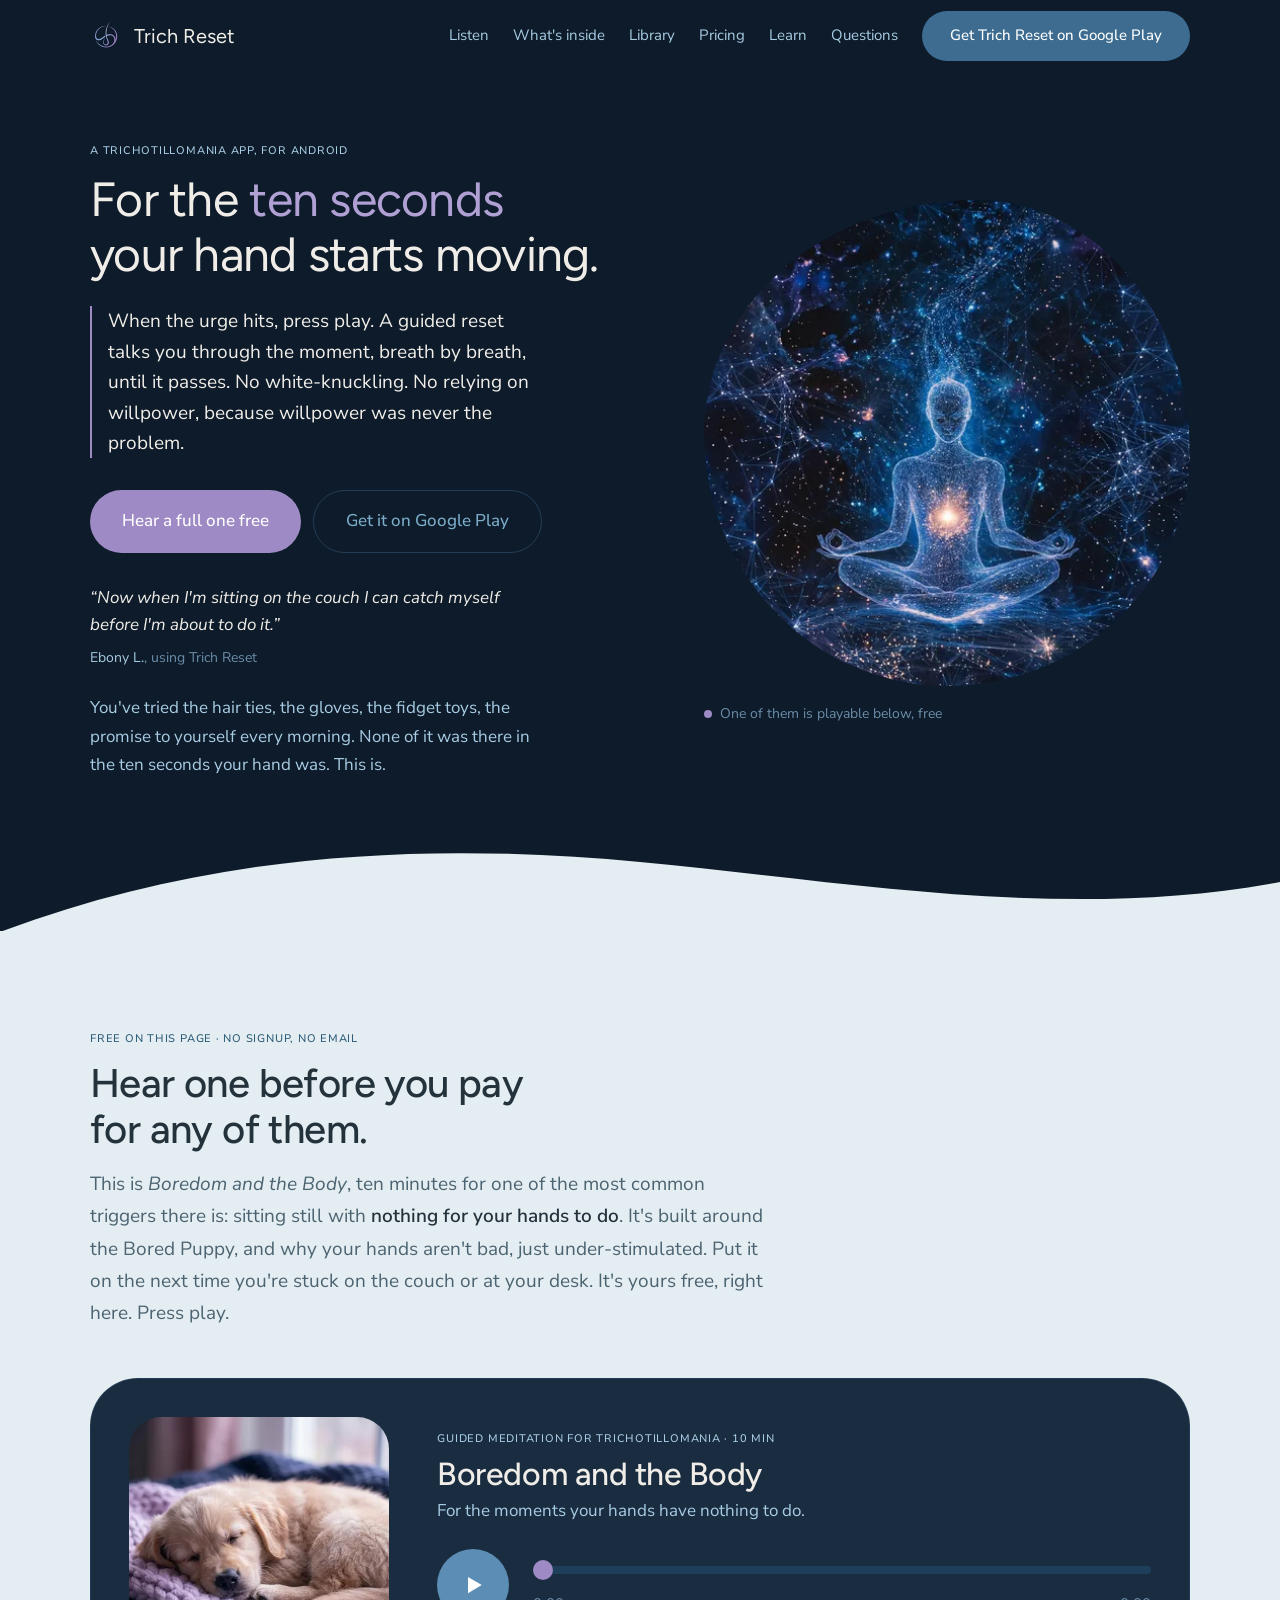
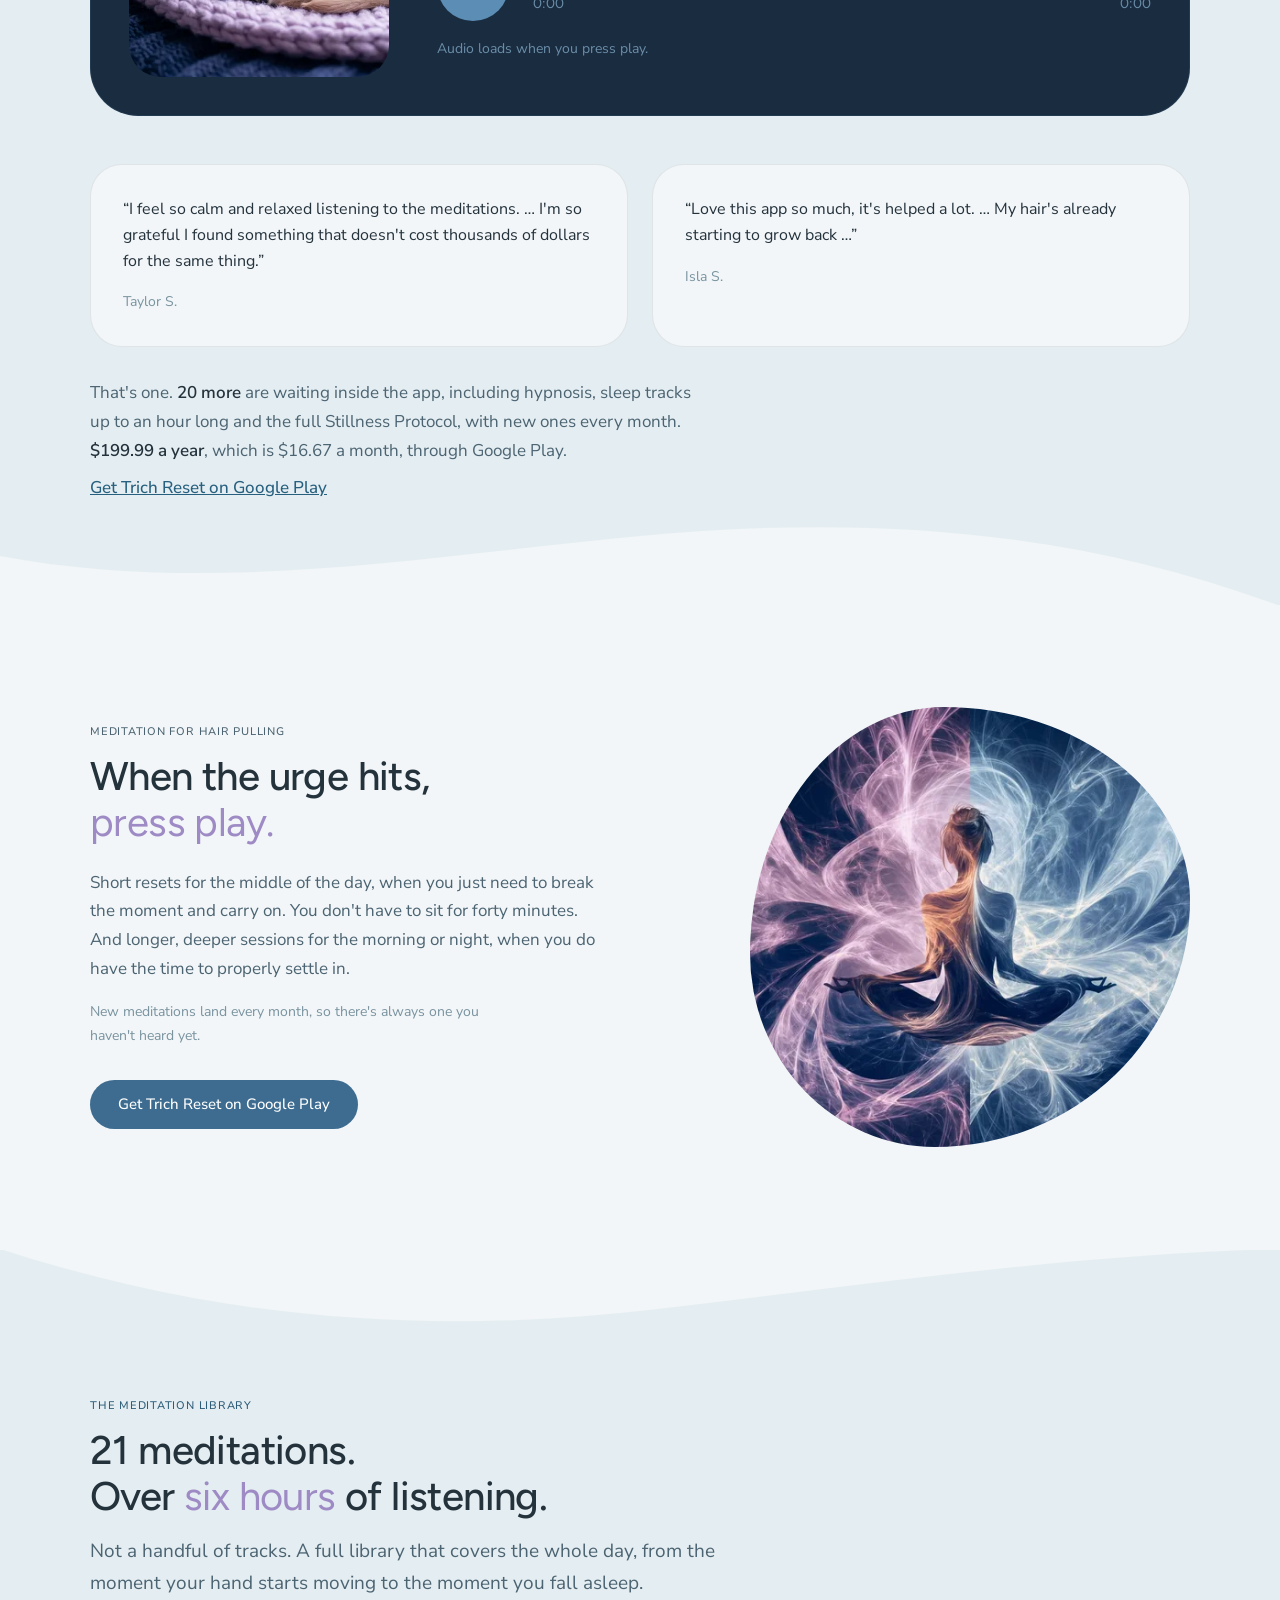
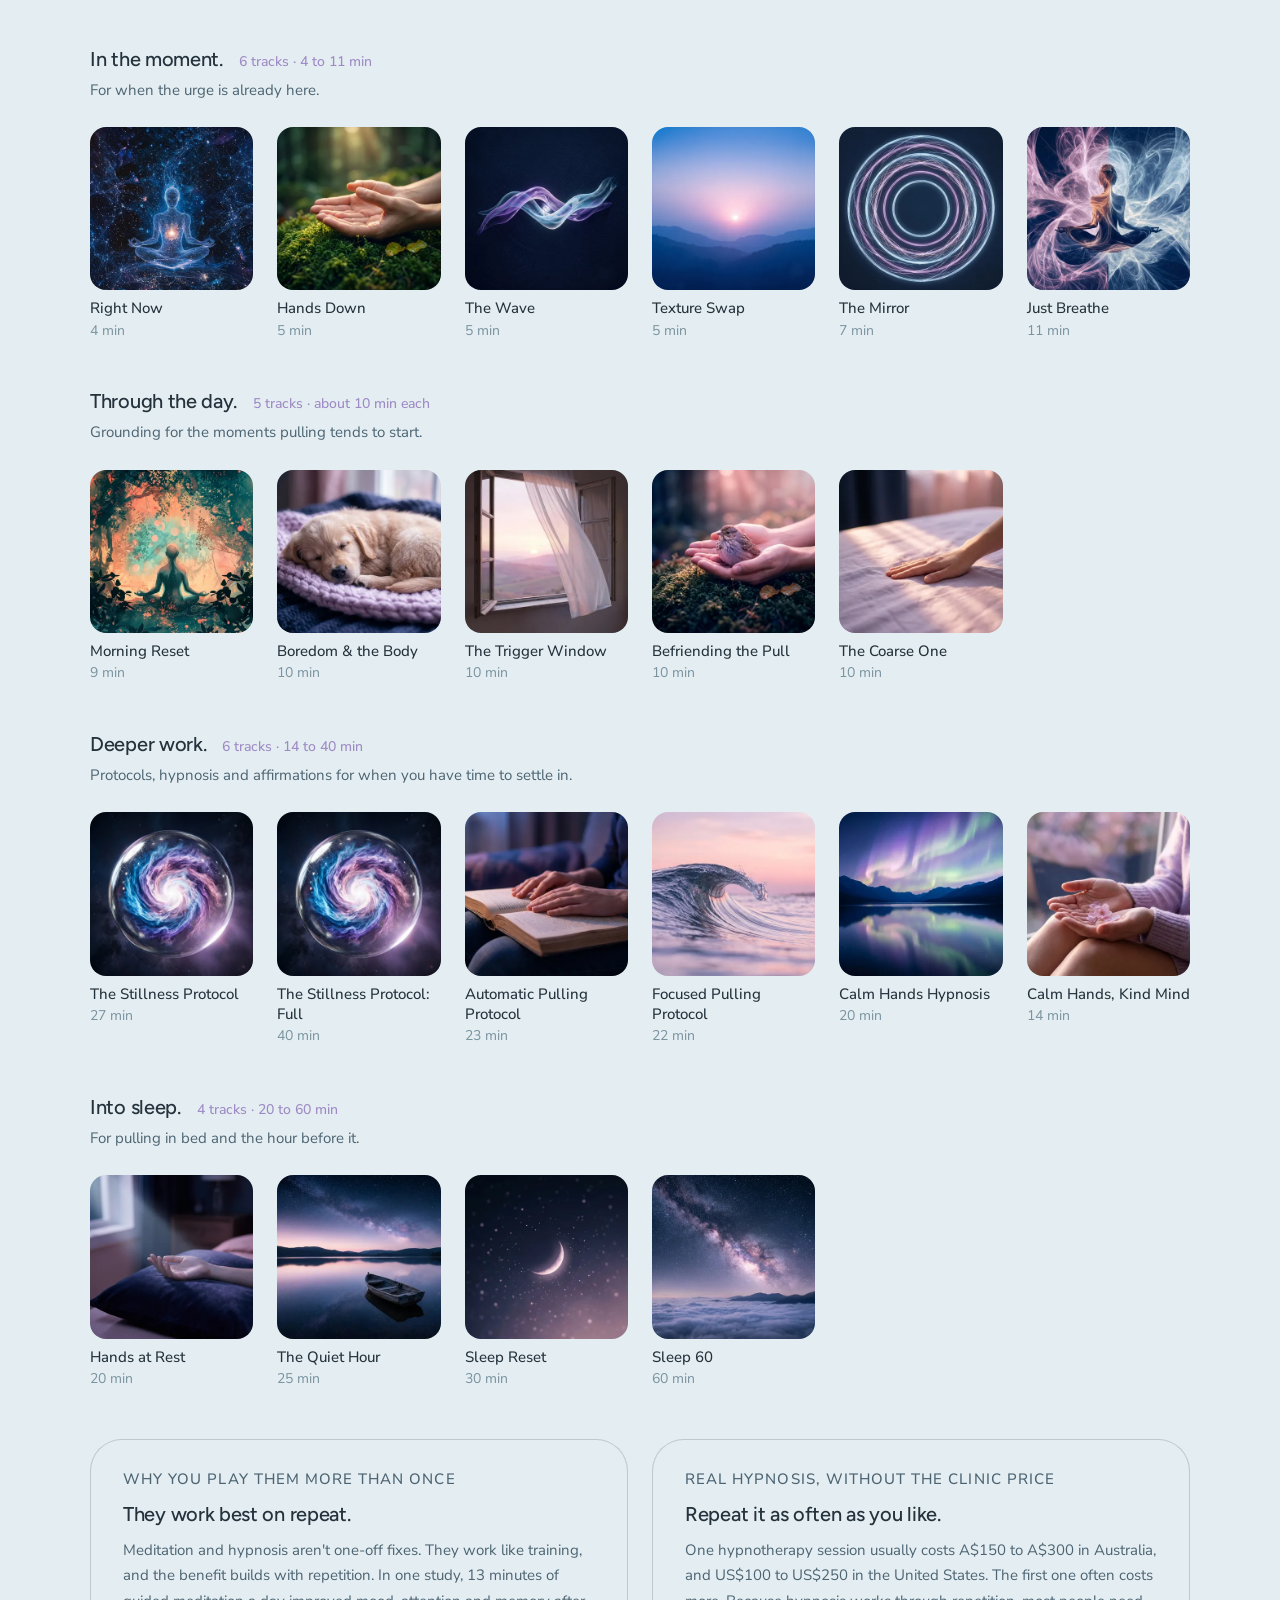
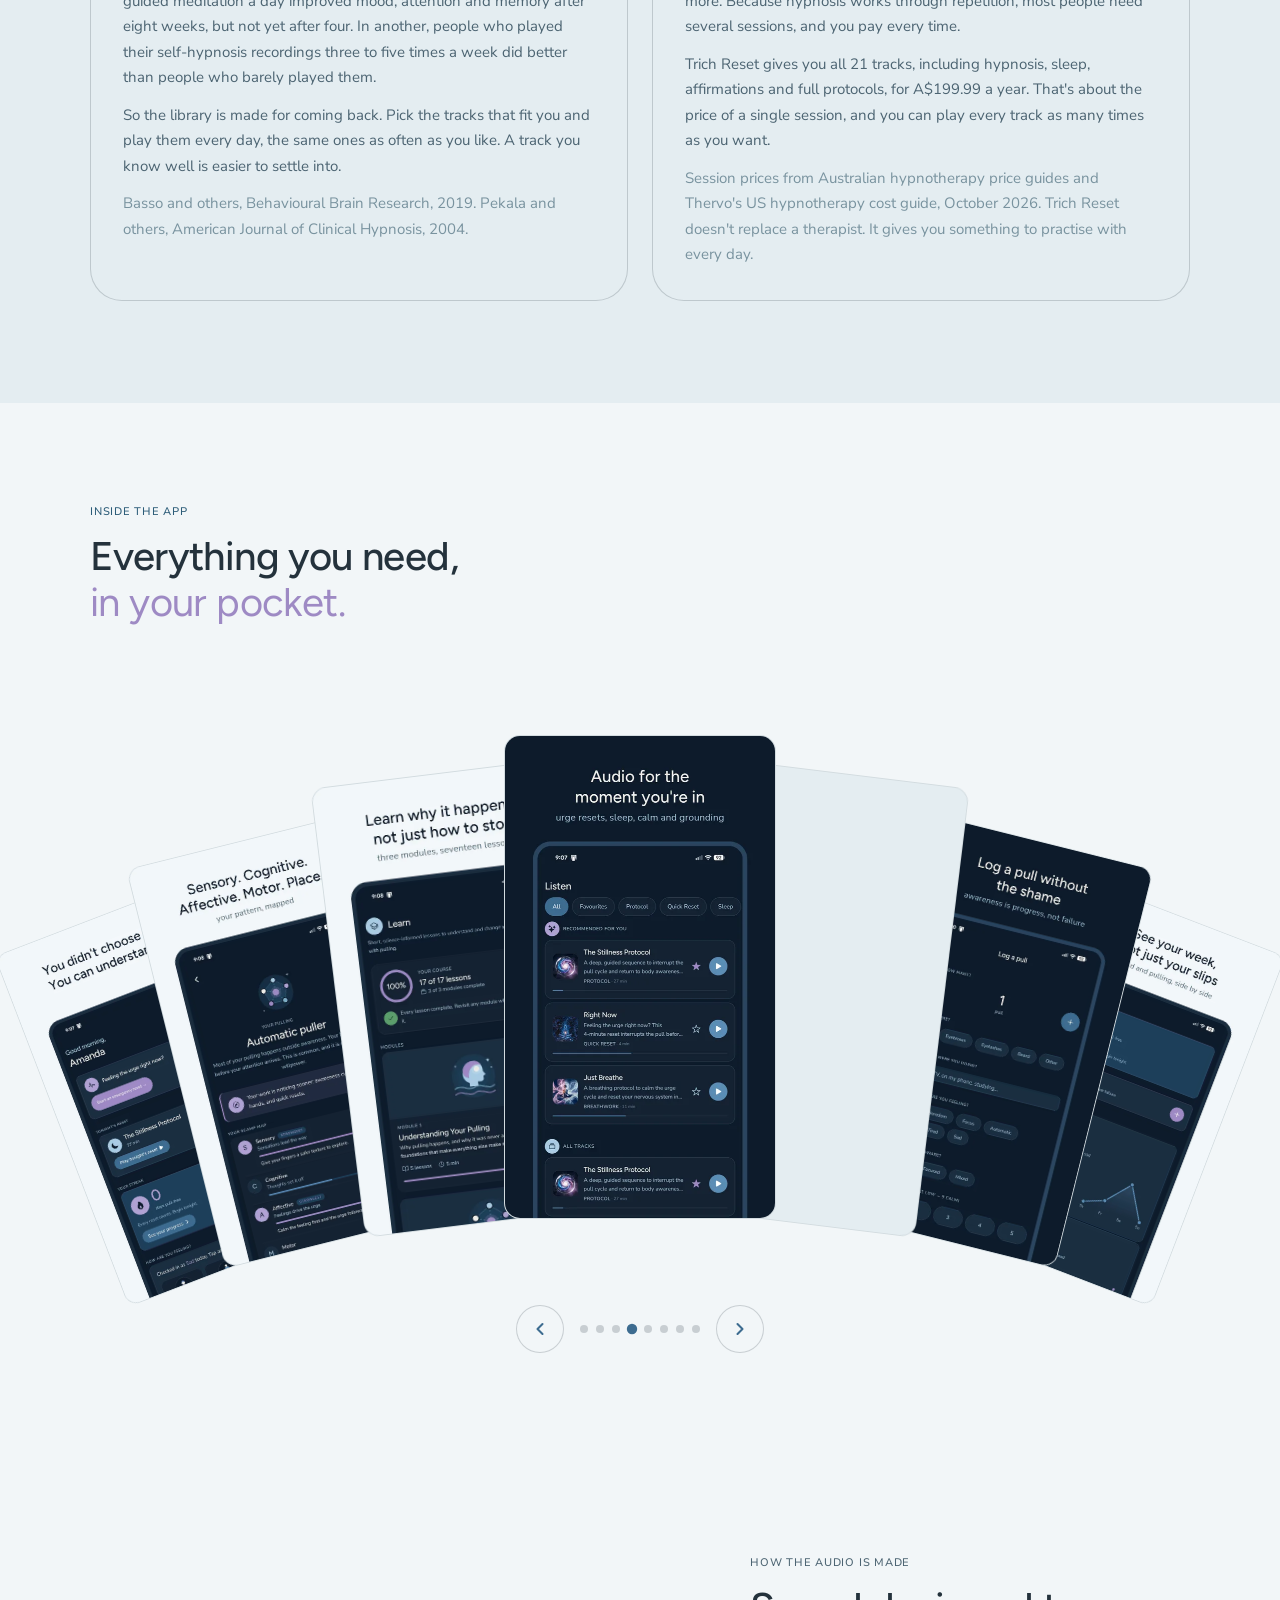
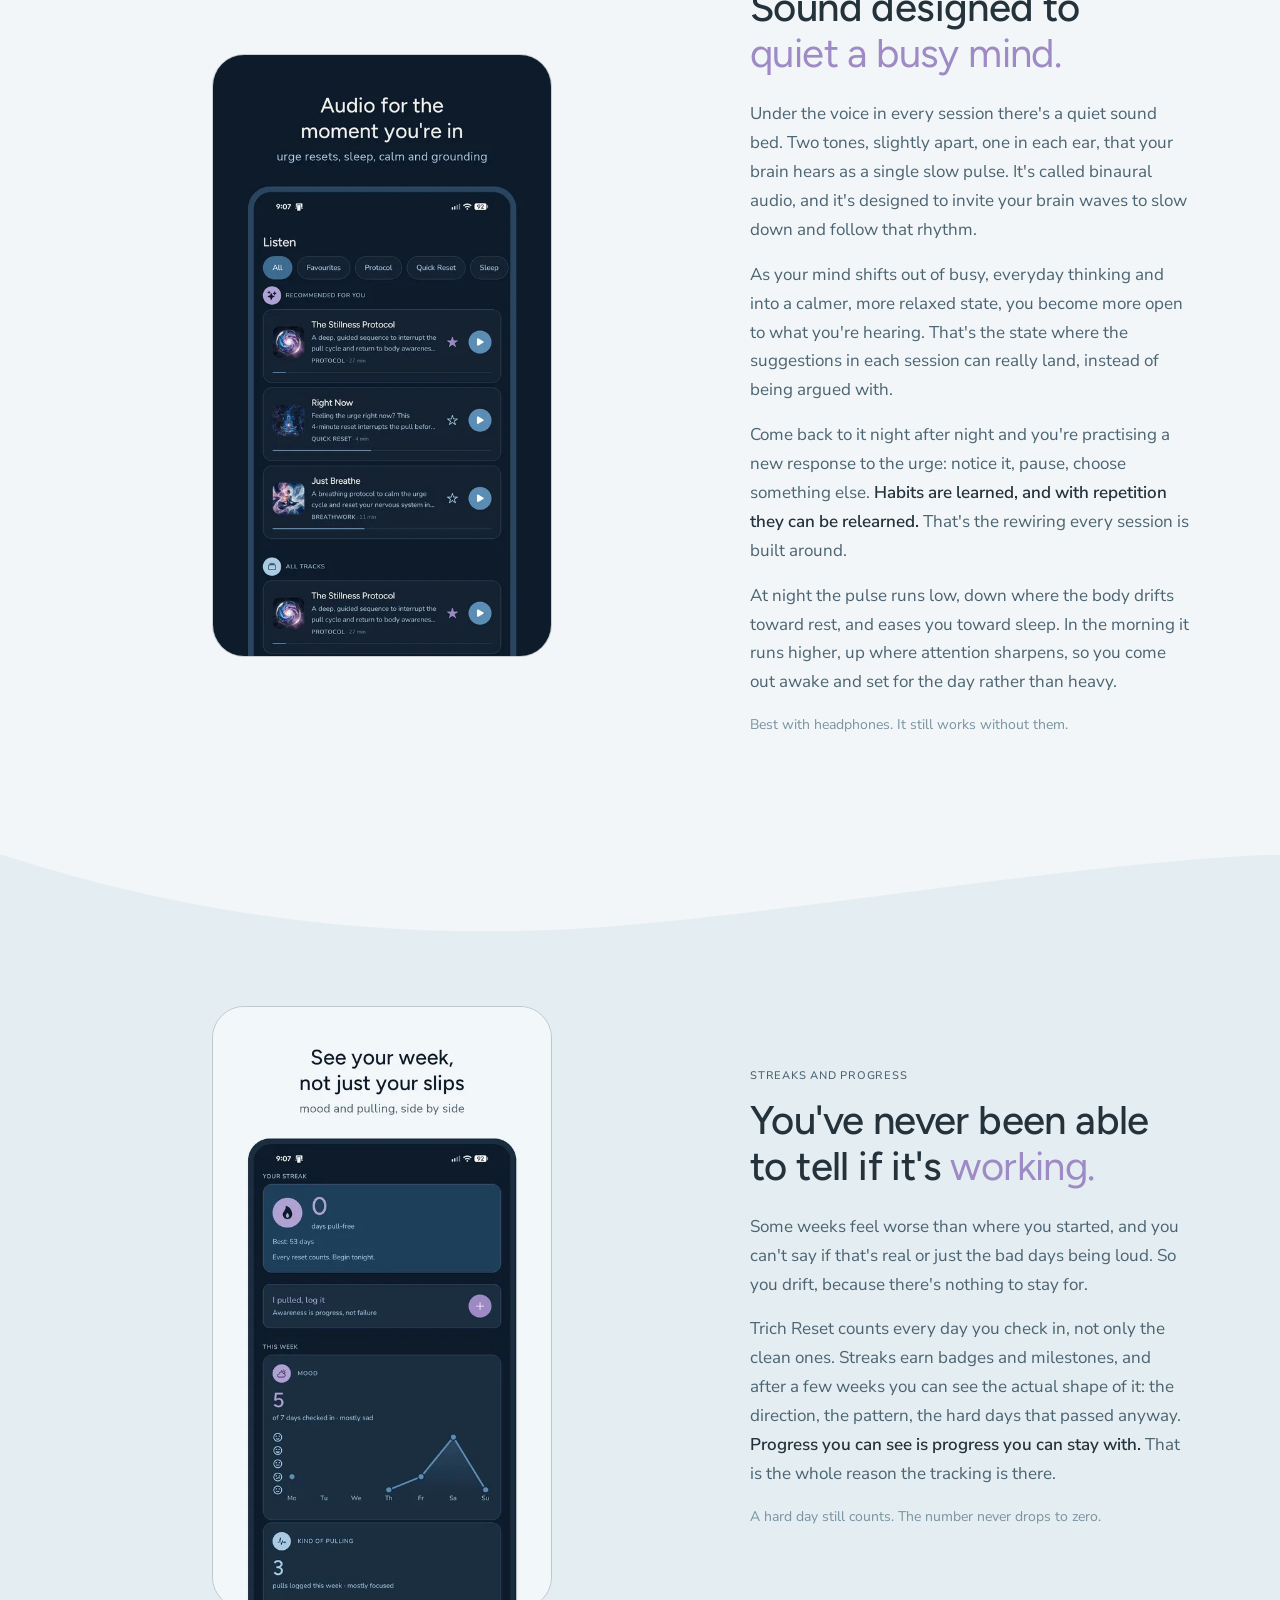
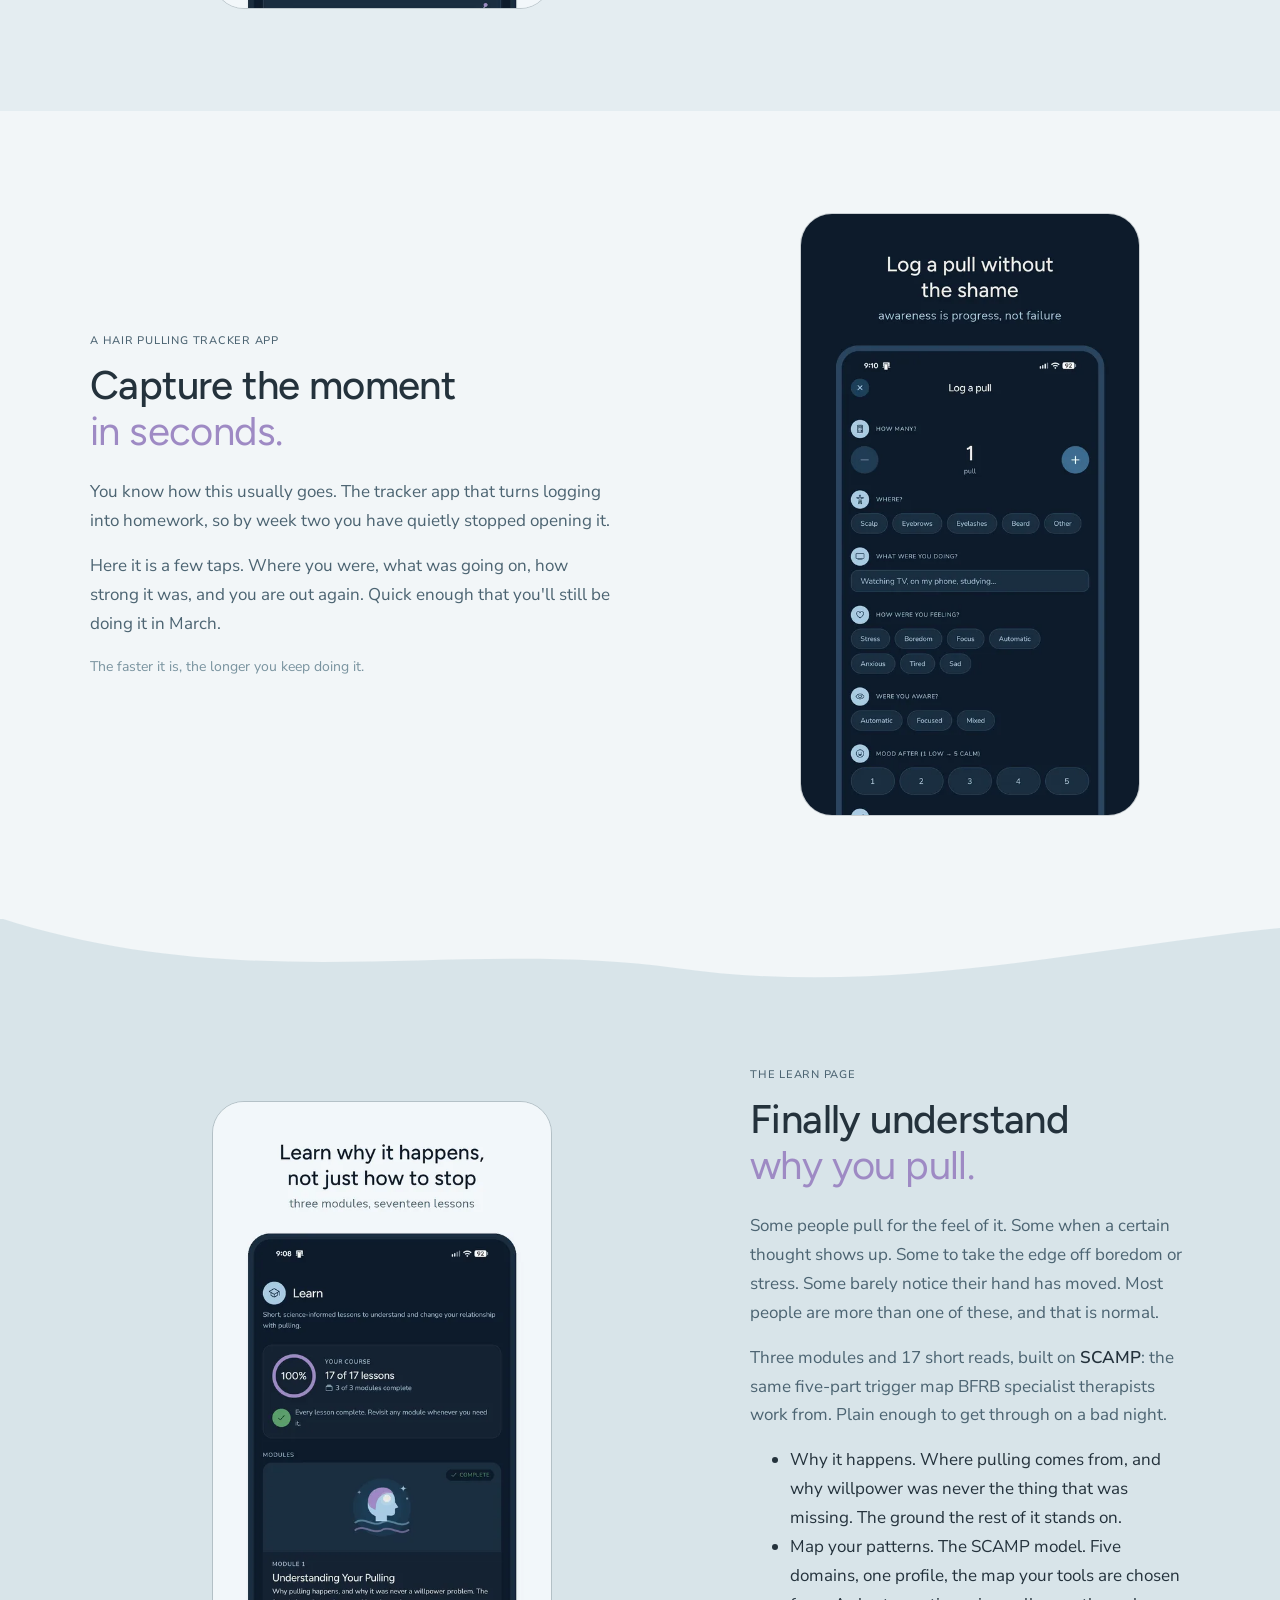
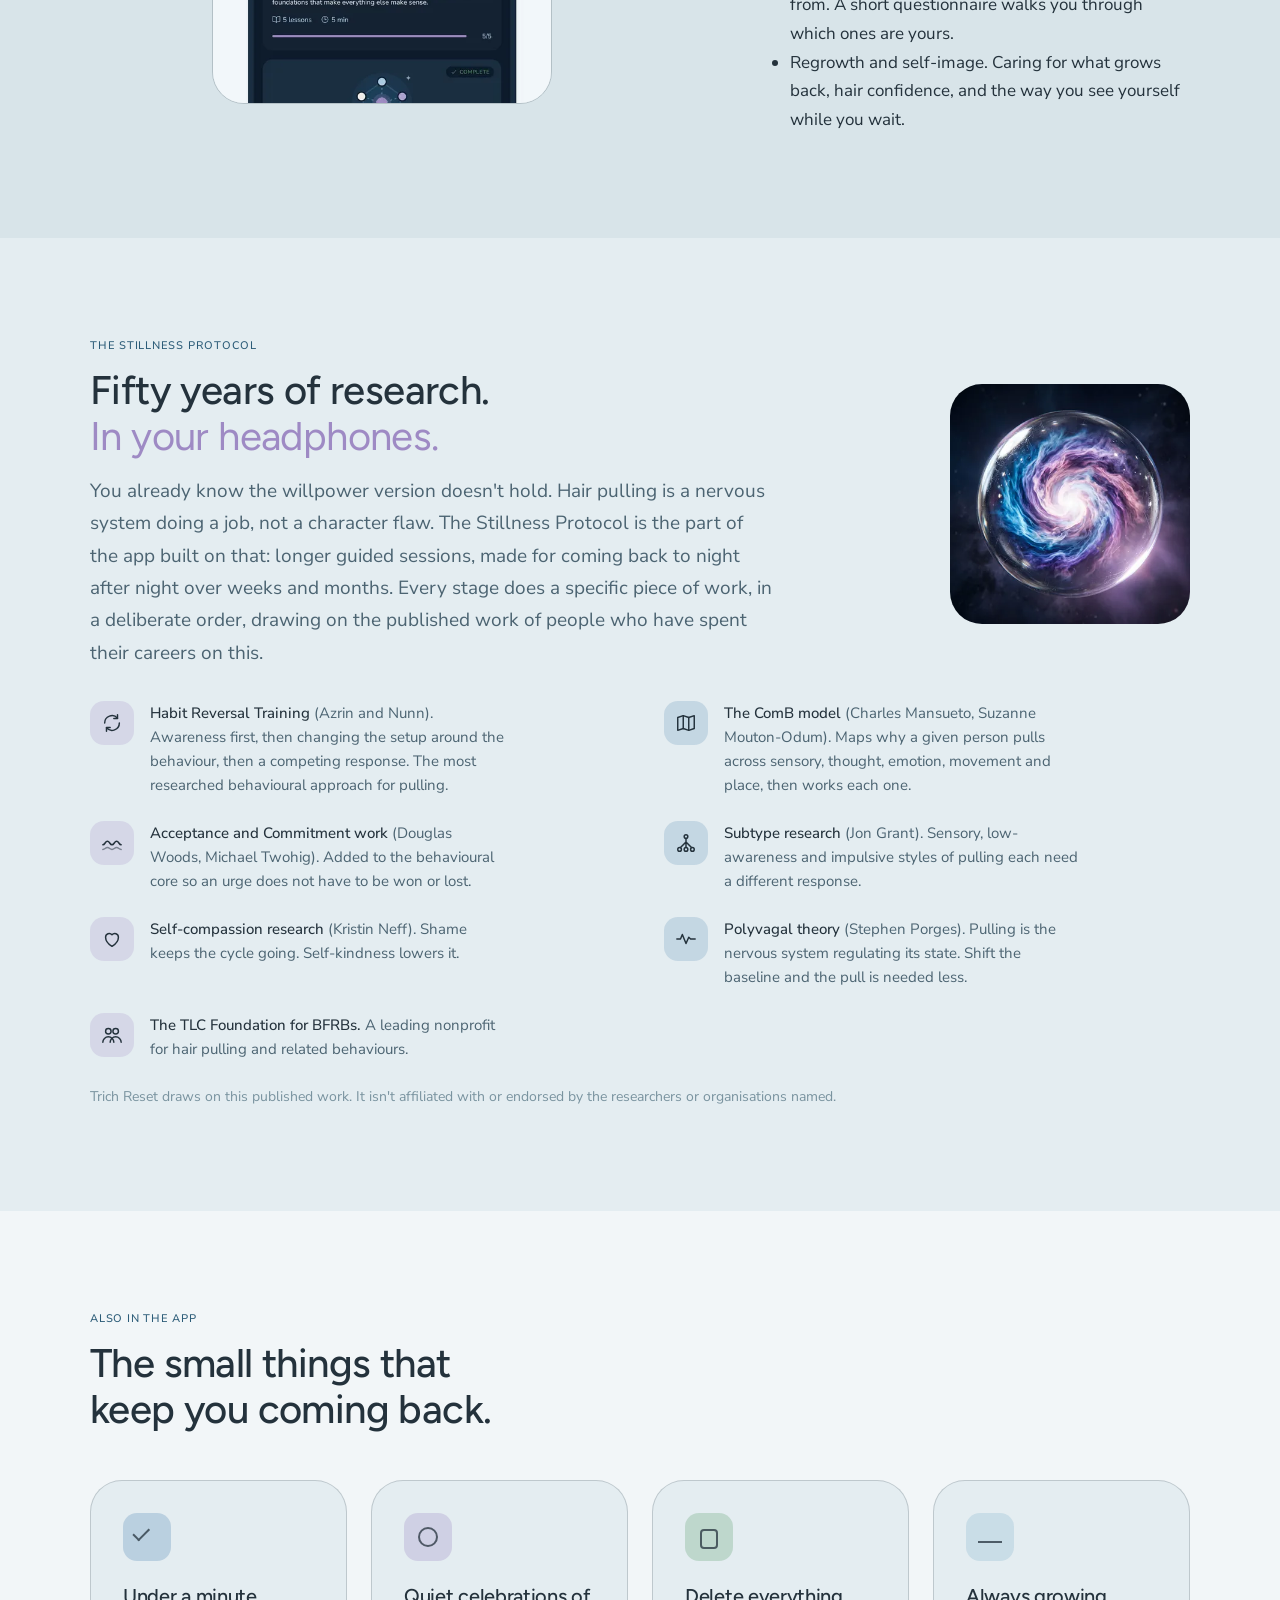
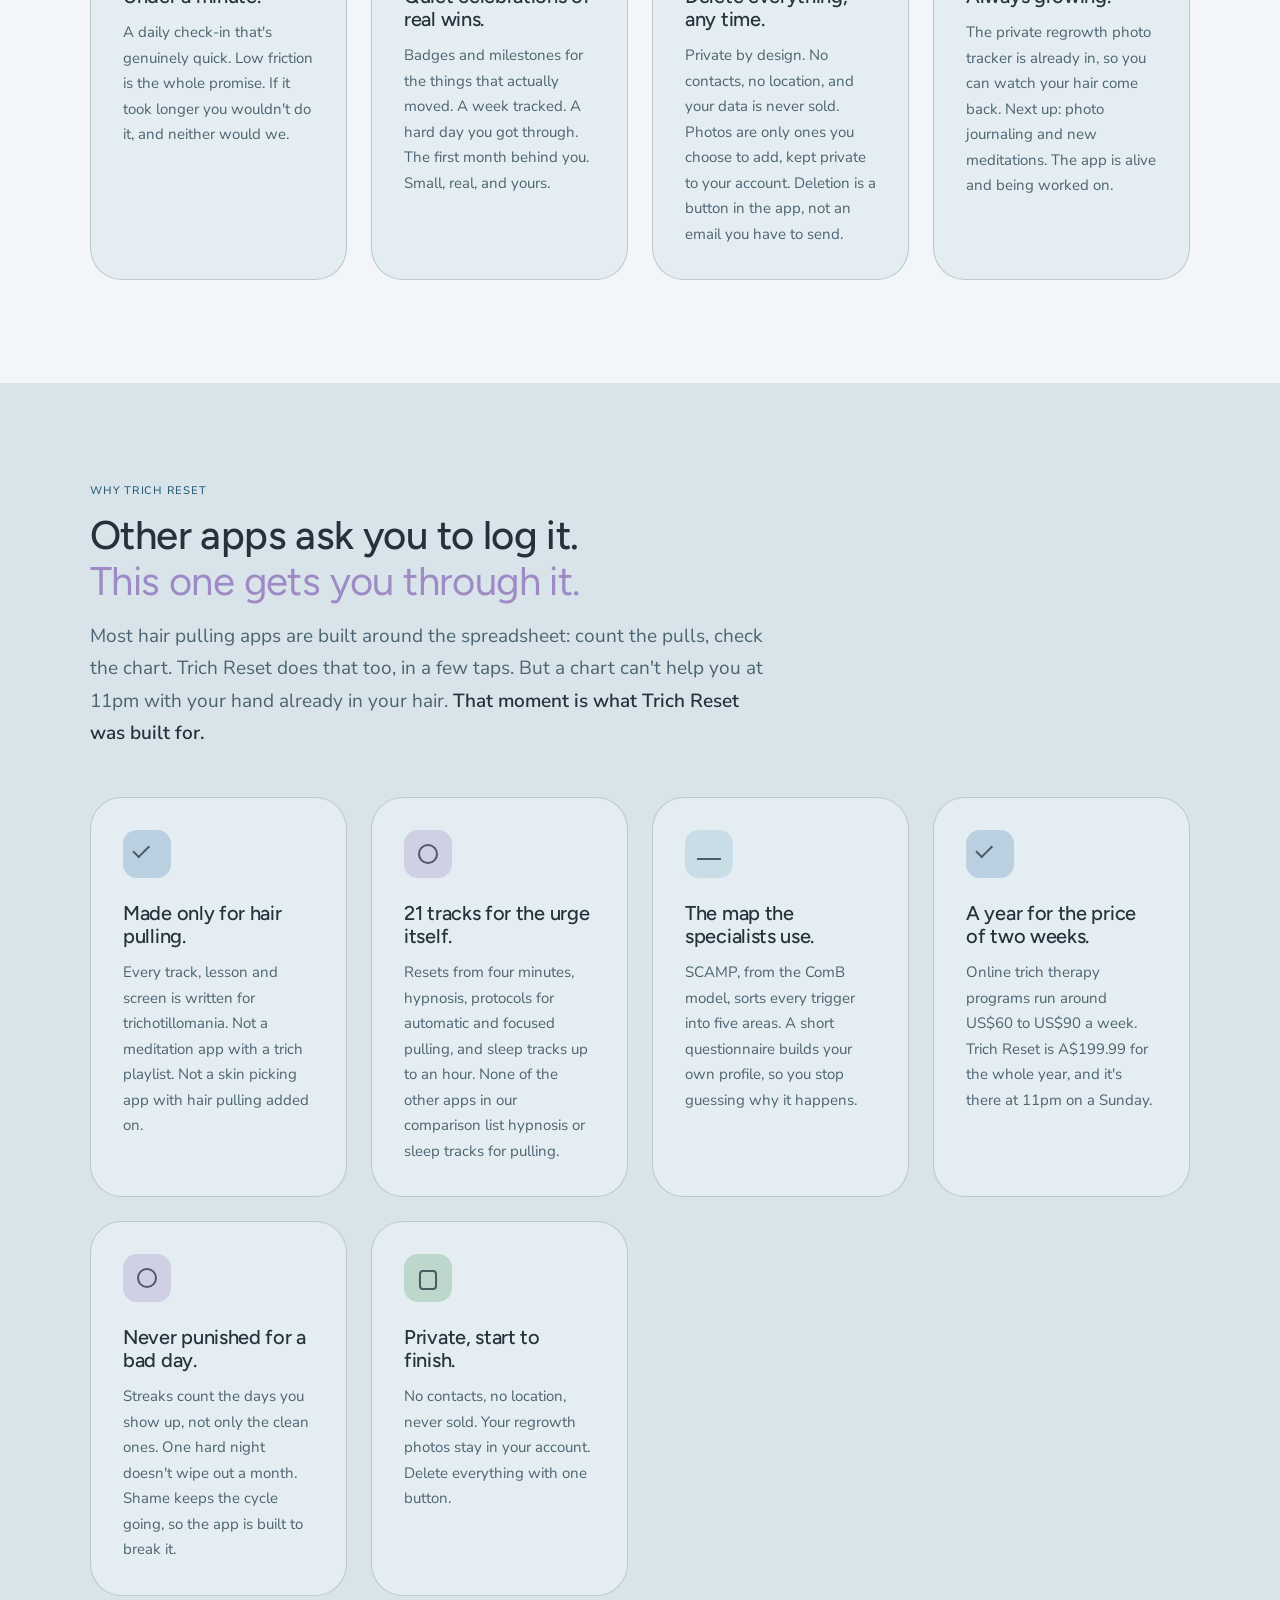
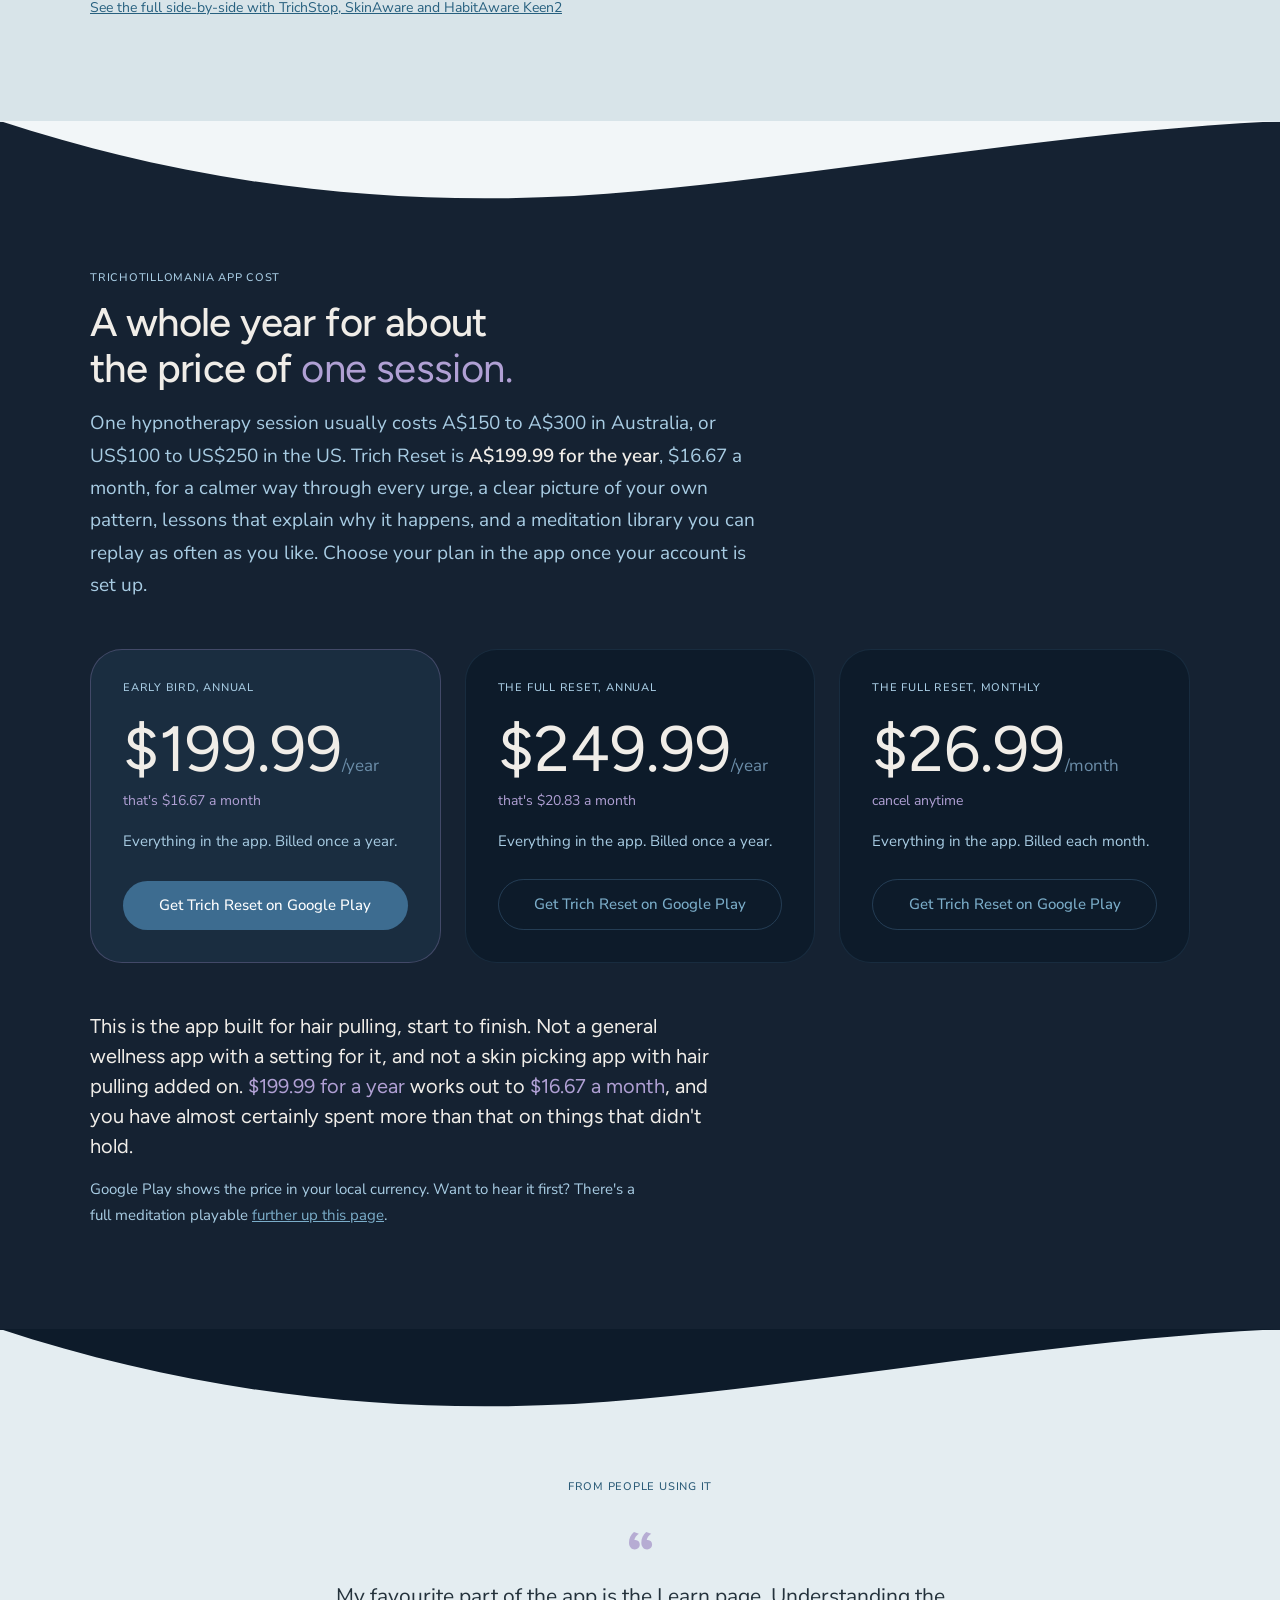
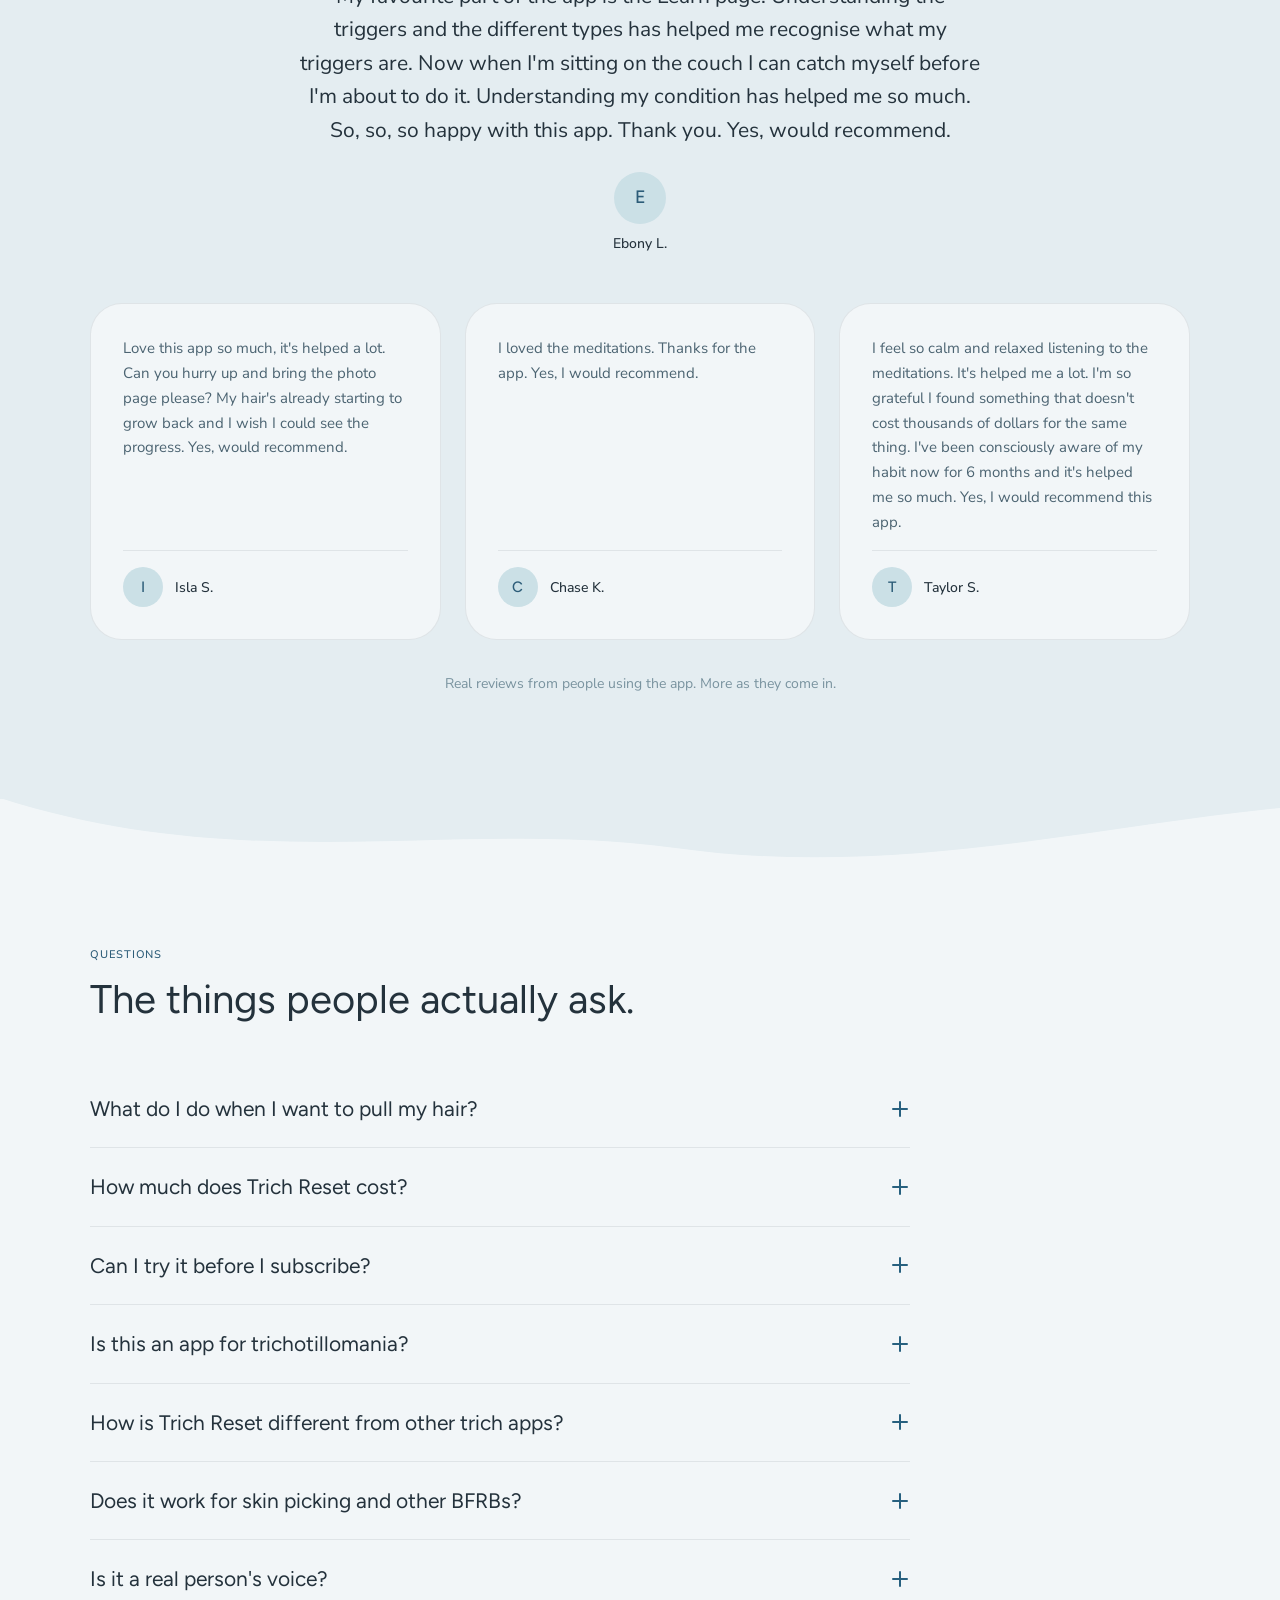
==== index.html @ 1685fc6f "FAQ: mention 7-day free trial (live in app v13) Co-Authored-By: Claude Opus 5.5 <noreply@anthropic.c" ====
<!DOCTYPE html>
<html lang="en">
<head>
<meta charset="utf-8">
<meta name="viewport" content="width=device-width, initial-scale=1">

<title>Trich Reset: Trichotillomania App for Hair Pulling Urges</title>
<meta name="description" content="The urge hits. You press play. 21 guided meditations, hypnosis and sleep tracks made only for trichotillomania, plus the SCAMP trigger map specialists use. Hear a full one free.">
<link rel="canonical" href="https://trichreset.com/">
<meta name="theme-color" content="#0D1B2A">

<meta property="og:type" content="website">
<meta property="og:site_name" content="Trich Reset">
<meta property="og:title" content="Trich Reset: Trichotillomania App for Hair Pulling Urges">
<meta property="og:description" content="The urge hits. You press play. 21 guided meditations, hypnosis and sleep tracks made only for trichotillomania. Hear a full one free.">
<meta property="og:url" content="https://trichreset.com/">
<meta property="og:image" content="https://trichreset.com/assets/img/og-image.jpg">
<meta property="og:image:alt" content="Trich Reset, an app for trichotillomania and hair pulling urges">

<meta name="twitter:card" content="summary_large_image">
<meta name="twitter:title" content="Trich Reset: Trichotillomania App for Hair Pulling Urges">
<meta name="twitter:description" content="The urge hits. You press play. 21 guided meditations, hypnosis and sleep tracks made only for trichotillomania. Hear a full one free.">
<meta name="twitter:image" content="https://trichreset.com/assets/img/og-image.jpg">

<link rel="icon" href="assets/img/app-icon-64.png" sizes="64x64">
<link rel="apple-touch-icon" href="assets/img/app-icon-180.png">

<link rel="preconnect" href="https://fonts.googleapis.com">
<link rel="preconnect" href="https://fonts.gstatic.com" crossorigin>
<link rel="stylesheet" href="https://fonts.googleapis.com/css2?family=Figtree:wght@400;500&family=Nunito+Sans:wght@400;500&display=swap">

<link rel="stylesheet" href="brand-tokens.css">
<link rel="stylesheet" href="styles.css">

<script type="application/ld+json">
{
  "@context": "https://schema.org",
  "@type": "SoftwareApplication",
  "name": "Trich Reset",
  "applicationCategory": "HealthApplication",
  "operatingSystem": "Android",
  "description": "Guided meditations, urge logging and recovery-aware streaks for trichotillomania and hair-pulling urges.",
  "offers": { "@type": "Offer", "price": "199.99", "priceCurrency": "AUD",
              "description": "Annual subscription. Monthly available at $26.99." },
  "publisher": { "@type": "Organization", "name": "Lux Innovations" },
  "url": "https://trichreset.com",
  "installUrl": "https://play.google.com/store/apps/details?id=trichreset.com"
}
</script>

<script type="application/ld+json">
{
 "@context": "https://schema.org",
 "@type": "FAQPage",
 "mainEntity": [
  {
   "@type": "Question",
   "name": "What do I do when I want to pull my hair?",
   "acceptedAnswer": {
    "@type": "Answer",
    "text": "Open the app and press play. Trich Reset has guided meditations and short audio resets designed for the moment an urge arrives, so there's something to do with the minute instead of only trying not to pull. You can log the urge afterwards in a few taps."
   }
  },
  {
   "@type": "Question",
   "name": "How much does Trich Reset cost?",
   "acceptedAnswer": {
    "@type": "Answer",
    "text": "$199.99 a year on the early-bird plan, $249.99 a year, or $26.99 a month, through Google Play. You can hear a full meditation on this page before you decide."
   }
  },
  {
   "@type": "Question",
   "name": "Can I try it before I subscribe?",
   "acceptedAnswer": {
    "@type": "Answer",
    "text": "Yes. A full meditation plays on this page, no signup needed, so you can hear the voice and the audio first. Every plan also starts with a 7-day free trial for new subscribers. Cancel in Google Play before the 7 days are up and you won't be charged."
   }
  },
  {
   "@type": "Question",
   "name": "Is this an app for trichotillomania?",
   "acceptedAnswer": {
    "@type": "Answer",
    "text": "Yes. Trich Reset is built for trichotillomania and hair pulling, not filed as one condition among many in a dropdown. The meditations, the logging, the Learn page and the streaks are all made for people who pull."
   }
  },
  {
   "@type": "Question",
   "name": "How is Trich Reset different from other trich apps?",
   "acceptedAnswer": {
    "@type": "Answer",
    "text": "Most hair pulling apps are trackers: they help you count pulling. Trich Reset gives you something to do in the moment itself, with 21 guided meditations, hypnosis and sleep tracks made only for hair pulling, plus the SCAMP trigger map, tracking and lessons. See the full comparison with TrichStop, SkinAware and HabitAware Keen2."
   }
  },
  {
   "@type": "Question",
   "name": "Does it work for skin picking and other BFRBs?",
   "acceptedAnswer": {
    "@type": "Answer",
    "text": "The app is designed for hair pulling, but the meditations, urge logging and check-ins are built around urges generally, so many people use them for skin picking and other body-focused repetitive behaviours too."
   }
  },
  {
   "@type": "Question",
   "name": "Is it a real person's voice?",
   "acceptedAnswer": {
    "@type": "Answer",
    "text": "The meditations use an AI voice. It's calm and even, not robotic, and it doesn't have the flat tell most people expect. The full meditation on this page is the same voice, so you can hear it before you decide anything."
   }
  },
  {
   "@type": "Question",
   "name": "What's on it?",
   "acceptedAnswer": {
    "@type": "Answer",
    "text": "21 guided meditations, over six hours in all: quick resets for the moment an urge hits, grounding tracks, hypnosis, affirmations, sleep tracks up to an hour long, and the longer Stillness Protocol sessions, with new ones added every month. Urge and pull logging. Daily check-ins. Streaks with badges and milestones. The Learn page: three modules and 17 short reads covering why pulling happens, mapping your patterns with the SCAMP model, and regrowth and self-image. A private journal, a private regrowth photo tracker."
   }
  },
  {
   "@type": "Question",
   "name": "Will it judge me on a bad day?",
   "acceptedAnswer": {
    "@type": "Answer",
    "text": "No. A hard day still counts. Streaks are recovery-aware, so one bad night never drops your number to zero."
   }
  },
  {
   "@type": "Question",
   "name": "Can I delete my data?",
   "acceptedAnswer": {
    "@type": "Answer",
    "text": "Yes, everything, any time. Deletion is built into the app, and there's an account deletion page on this site."
   }
  },
  {
   "@type": "Question",
   "name": "Is it on iPhone?",
   "acceptedAnswer": {
    "@type": "Answer",
    "text": "Android only for now. iOS is coming soon."
   }
  },
  {
   "@type": "Question",
   "name": "Is it available in Australia?",
   "acceptedAnswer": {
    "@type": "Answer",
    "text": "Yes. Trich Reset is on Google Play in Australia and worldwide, with the price shown in your local currency."
   }
  }
 ]
}
</script>
</head>
<body>

<a class="skip" href="#main">Skip to content</a>

<!-- ============================ NAV ============================ -->
<header class="nav dark-zone" id="nav">
  <div class="container nav-inner">
    <a class="wordmark" href="#top">
      <img src="assets/img/app-icon-64.png" width="32" height="32" alt="Trich Reset app icon">
      <span>Trich Reset</span>
    </a>
    <nav class="nav-links" aria-label="Sections">
      <a href="#listen">Listen</a>
      <a href="#inside">What's inside</a>
      <a href="#library">Library</a>
      <a href="#pricing">Pricing</a>
      <a href="/learn">Learn</a>
      <a href="#faq">Questions</a>
    </nav>
    <a class="btn btn-primary nav-cta" href="https://play.google.com/store/apps/details?id=trichreset.com&amp;utm_source=trichreset.com&amp;utm_medium=web&amp;utm_campaign=site&amp;utm_content=nav">Get Trich Reset on Google Play</a>
  </div>
</header>

<main id="main">

<!-- ============================ HERO ============================ -->
<section class="hero dark-zone" id="top">
  <div class="container hero-inner">
    <div class="hero-copy">
      <p class="label">A trichotillomania app, for Android</p>
      <h1>
        <span>For the <span class="hl">ten seconds</span></span>
        <span>your hand starts moving.</span>
      </h1>

      <p class="hero-claim">When the urge hits, press play. A guided reset talks you through the
moment, breath by breath, until it passes. No white-knuckling. No relying on willpower,
because willpower was never the problem.</p>

      <div class="hero-ctas">
        <a class="btn btn-accent btn-lg" href="#listen">Hear a full one free</a>
        <a class="btn btn-ghost btn-lg" href="https://play.google.com/store/apps/details?id=trichreset.com&amp;utm_source=trichreset.com&amp;utm_medium=web&amp;utm_campaign=site&amp;utm_content=hero">Get it on Google Play</a>
      </div>

      <blockquote class="hero-proof">
        <p>&ldquo;Now when I'm sitting on the couch I can catch myself before I'm about to do it.&rdquo;</p>
        <footer><cite>Ebony L.</cite>, using Trich Reset</footer>
      </blockquote>

      <p class="hero-sub">You've tried the hair ties, the gloves, the fidget toys, the promise to
        yourself every morning. None of it was there in the ten seconds your hand was. This is.</p>
    </div>

    <div class="hero-media">
      <figure class="organic organic-1">
        <picture>
          <source type="image/webp" srcset="assets/img/meditation-right-now-480.webp 480w, assets/img/meditation-right-now-960.webp 960w" sizes="(max-width: 800px) 88vw, 480px">
          <img src="assets/img/meditation-right-now-960.jpg" width="960" height="960" alt="Cover art for the Trich Reset meditation Right now, a calm blue and mauve illustration"
               fetchpriority="high" decoding="async">
        </picture>
      </figure>
      <p class="organic-caption"><span class="dot" aria-hidden="true"></span> One of them is playable below, free</p>
    </div>
  </div>

  <svg class="curve curve-down curve-surface" viewBox="0 0 1440 90" preserveAspectRatio="none" aria-hidden="true" focusable="false">
    <path d="M0,90 C240,10 480,0 720,20 C960,40 1200,80 1440,40 L1440,90 Z"></path>
  </svg>
</section>

<!-- ==================== SAMPLE MEDITATION ==================== -->
<section class="band band-surface" id="listen">
  <div class="container">
    <div class="listen-head">
      <p class="label">Free on this page · no signup, no email</p>
      <h2>Hear one before you pay<br>for any of them.</h2>
      <p class="lede">This is <em>Boredom and the Body</em>, ten minutes for one of the most
        common triggers there is: sitting still with <strong>nothing for your hands to do</strong>.
        It's built around the Bored Puppy, and why your hands aren't bad, just under-stimulated.
        Put it on the next time you're stuck on the couch or at your desk. It's yours free, right
        here. Press play.</p>
    </div>

    <div class="player dark-zone" id="player" data-src="assets/audio/sample-boredom-and-the-body-web.mp3">
      <figure class="player-art">
        <picture>
          <source type="image/webp" srcset="assets/img/covers/boredom_and_the_body.webp">
          <img src="assets/img/covers/boredom_and_the_body.jpg" width="400" height="400" alt="Cover art for the Trich Reset meditation Boredom and the Body" loading="lazy" decoding="async">
        </picture>
      </figure>

      <div class="player-body">
        <p class="label">Guided meditation for trichotillomania · 10 min</p>
        <h3>Boredom and the Body</h3>
        <p class="player-note">For the moments your hands have nothing to do.</p>

        <div class="player-controls">
          <button class="play" id="playBtn" type="button" aria-label="Play the meditation Boredom and the Body">
            <svg class="ico-play" viewBox="0 0 24 24" aria-hidden="true" focusable="false"><path d="M8 5.5v13l11-6.5z"/></svg>
            <svg class="ico-pause" viewBox="0 0 24 24" aria-hidden="true" focusable="false"><path d="M7.5 5h3.5v14H7.5zM13 5h3.5v14H13z"/></svg>
          </button>

          <div class="player-track">
            <input class="scrub" id="scrub" type="range" min="0" max="1000" value="0" step="1"
                   aria-label="Seek within the meditation">
            <p class="player-time"><span id="tCur">0:00</span><span id="tDur">0:00</span></p>
          </div>
        </div>

        <p class="player-hint" id="playerHint">Audio loads when you press play.</p>
        <audio id="audio" preload="none" playsinline>
          <source src="assets/audio/sample-boredom-and-the-body-web.mp3" type="audio/mpeg">
          Your browser can't play audio. You can hear this meditation inside the app.
        </audio>
      </div>
    </div>

    <ul class="listen-proof">
      <li>
        <blockquote>
          <p>&ldquo;I feel so calm and relaxed listening to the meditations. &hellip; I'm so grateful I found
            something that doesn't cost thousands of dollars for the same thing.&rdquo;</p>
          <footer><cite>Taylor S.</cite></footer>
        </blockquote>
      </li>
      <li>
        <blockquote>
          <p>&ldquo;Love this app so much, it's helped a lot. &hellip; My hair's already starting to grow
            back &hellip;&rdquo;</p>
          <footer><cite>Isla S.</cite></footer>
        </blockquote>
      </li>
    </ul>

    <p class="listen-after">That's one. <strong>20 more</strong> are waiting inside the app,
including hypnosis, sleep tracks up to an hour long and the full Stillness Protocol, with new
ones every month. <strong>$199.99 a year</strong>, which is $16.67 a month, through Google Play.
      <a href="https://play.google.com/store/apps/details?id=trichreset.com&amp;utm_source=trichreset.com&amp;utm_medium=web&amp;utm_campaign=site&amp;utm_content=listen">Get Trich Reset on Google Play</a></p>
  </div>

  <svg class="curve curve-down curve-base" viewBox="0 0 1440 90" preserveAspectRatio="none" aria-hidden="true" focusable="false">
    <path d="M0,40 C240,80 480,40 720,20 C960,0 1200,10 1440,90 L1440,90 L0,90 Z"></path>
  </svg>
</section>

<!-- ==================== FEATURE 1 — MEDITATIONS ==================== -->
<section class="band" id="inside">
  <div class="container feature">
    <div class="feature-copy">
      <p class="label">Meditation for hair pulling</p>
      <h2>When the urge hits,<br><span class="hl">press play.</span></h2>
      <p>Short resets for the middle of the day, when you just need to break the moment and carry
        on. You don't have to sit for forty minutes. And longer, deeper sessions for the morning
        or night, when you do have the time to properly settle in.</p>
      <p class="feature-meta">New meditations land every month, so there's always one you haven't
        heard yet.</p>
      <a class="btn btn-primary" href="https://play.google.com/store/apps/details?id=trichreset.com&amp;utm_source=trichreset.com&amp;utm_medium=web&amp;utm_campaign=site&amp;utm_content=features">Get Trich Reset on Google Play</a>
    </div>
    <div class="feature-media">
      <figure class="organic organic-2">
        <picture>
          <source type="image/webp" srcset="assets/img/meditation-just-breathe-480.webp 480w, assets/img/meditation-just-breathe-960.webp 960w" sizes="(max-width: 800px) 82vw, 440px">
          <img src="assets/img/meditation-just-breathe-960.jpg" width="960" height="960" alt="Cover art for the Trich Reset meditation Just breathe" loading="lazy" decoding="async">
        </picture>
      </figure>
    </div>
  </div>
</section>

<!-- ==================== THE MEDITATION LIBRARY ====================
     All 21 tracks with their real covers, grouped by when you'd use them.
     Counts and lengths from the live audio_tracks table (15 Oct 2026).
     Covers: assets/img/covers/<slug>.webp|jpg (400px, from the app's assets/covers).
     ================================================================ -->
<section class="band band-surface" id="library">
  <svg class="curve curve-up curve-base" viewBox="0 0 1440 90" preserveAspectRatio="none" aria-hidden="true" focusable="false">
    <path d="M0,0 C260,75 500,85 740,60 C980,35 1210,5 1440,0 L1440,0 L0,0 Z"></path>
  </svg>
  <div class="container">
    <div class="grid-head">
      <p class="label">The meditation library</p>
      <h2>21 meditations.<br>Over <span class="hl">six hours</span> of listening.</h2>
      <p class="lede">Not a handful of tracks. A full library that covers the whole day, from the
        moment your hand starts moving to the moment you fall asleep.</p>
    </div>
    <div class="lib-group">
      <div class="lib-group-head">
        <h3>In the moment.</h3>
        <p class="lib-count">6 tracks · 4 to 11 min</p>
        <p class="lib-sub">For when the urge is already here.</p>
      </div>
      <ul class="covers">
        <li class="cover"><picture><source type="image/webp" srcset="assets/img/covers/right_now.webp"><img src="assets/img/covers/right_now.jpg" width="400" height="400" alt="Cover art for Right Now" loading="lazy" decoding="async"></picture><p class="cover-t">Right Now</p><p class="cover-m">4 min</p></li>
        <li class="cover"><picture><source type="image/webp" srcset="assets/img/covers/hands_down.webp"><img src="assets/img/covers/hands_down.jpg" width="400" height="400" alt="Cover art for Hands Down" loading="lazy" decoding="async"></picture><p class="cover-t">Hands Down</p><p class="cover-m">5 min</p></li>
        <li class="cover"><picture><source type="image/webp" srcset="assets/img/covers/the_wave.webp"><img src="assets/img/covers/the_wave.jpg" width="400" height="400" alt="Cover art for The Wave" loading="lazy" decoding="async"></picture><p class="cover-t">The Wave</p><p class="cover-m">5 min</p></li>
        <li class="cover"><picture><source type="image/webp" srcset="assets/img/covers/texture_swap.webp"><img src="assets/img/covers/texture_swap.jpg" width="400" height="400" alt="Cover art for Texture Swap" loading="lazy" decoding="async"></picture><p class="cover-t">Texture Swap</p><p class="cover-m">5 min</p></li>
        <li class="cover"><picture><source type="image/webp" srcset="assets/img/covers/the_mirror.webp"><img src="assets/img/covers/the_mirror.jpg" width="400" height="400" alt="Cover art for The Mirror" loading="lazy" decoding="async"></picture><p class="cover-t">The Mirror</p><p class="cover-m">7 min</p></li>
        <li class="cover"><picture><source type="image/webp" srcset="assets/img/covers/just_breathe.webp"><img src="assets/img/covers/just_breathe.jpg" width="400" height="400" alt="Cover art for Just Breathe" loading="lazy" decoding="async"></picture><p class="cover-t">Just Breathe</p><p class="cover-m">11 min</p></li>
      </ul>
    </div>
    <div class="lib-group">
      <div class="lib-group-head">
        <h3>Through the day.</h3>
        <p class="lib-count">5 tracks · about 10 min each</p>
        <p class="lib-sub">Grounding for the moments pulling tends to start.</p>
      </div>
      <ul class="covers">
        <li class="cover"><picture><source type="image/webp" srcset="assets/img/covers/morning_reset.webp"><img src="assets/img/covers/morning_reset.jpg" width="400" height="400" alt="Cover art for Morning Reset" loading="lazy" decoding="async"></picture><p class="cover-t">Morning Reset</p><p class="cover-m">9 min</p></li>
        <li class="cover"><picture><source type="image/webp" srcset="assets/img/covers/boredom_and_the_body.webp"><img src="assets/img/covers/boredom_and_the_body.jpg" width="400" height="400" alt="Cover art for Boredom &amp; the Body" loading="lazy" decoding="async"></picture><p class="cover-t">Boredom &amp; the Body</p><p class="cover-m">10 min</p></li>
        <li class="cover"><picture><source type="image/webp" srcset="assets/img/covers/the_trigger_window.webp"><img src="assets/img/covers/the_trigger_window.jpg" width="400" height="400" alt="Cover art for The Trigger Window" loading="lazy" decoding="async"></picture><p class="cover-t">The Trigger Window</p><p class="cover-m">10 min</p></li>
        <li class="cover"><picture><source type="image/webp" srcset="assets/img/covers/befriending_the_pull.webp"><img src="assets/img/covers/befriending_the_pull.jpg" width="400" height="400" alt="Cover art for Befriending the Pull" loading="lazy" decoding="async"></picture><p class="cover-t">Befriending the Pull</p><p class="cover-m">10 min</p></li>
        <li class="cover"><picture><source type="image/webp" srcset="assets/img/covers/the_coarse_one.webp"><img src="assets/img/covers/the_coarse_one.jpg" width="400" height="400" alt="Cover art for The Coarse One" loading="lazy" decoding="async"></picture><p class="cover-t">The Coarse One</p><p class="cover-m">10 min</p></li>
      </ul>
    </div>
    <div class="lib-group">
      <div class="lib-group-head">
        <h3>Deeper work.</h3>
        <p class="lib-count">6 tracks · 14 to 40 min</p>
        <p class="lib-sub">Protocols, hypnosis and affirmations for when you have time to settle in.</p>
      </div>
      <ul class="covers">
        <li class="cover"><picture><source type="image/webp" srcset="assets/img/covers/stillness_protocol.webp"><img src="assets/img/covers/stillness_protocol.jpg" width="400" height="400" alt="Cover art for The Stillness Protocol" loading="lazy" decoding="async"></picture><p class="cover-t">The Stillness Protocol</p><p class="cover-m">27 min</p></li>
        <li class="cover"><picture><source type="image/webp" srcset="assets/img/covers/stillness_protocol.webp"><img src="assets/img/covers/stillness_protocol.jpg" width="400" height="400" alt="Cover art for The Stillness Protocol: Full" loading="lazy" decoding="async"></picture><p class="cover-t">The Stillness Protocol: Full</p><p class="cover-m">40 min</p></li>
        <li class="cover"><picture><source type="image/webp" srcset="assets/img/covers/automatic_pulling_protocol.webp"><img src="assets/img/covers/automatic_pulling_protocol.jpg" width="400" height="400" alt="Cover art for Automatic Pulling Protocol" loading="lazy" decoding="async"></picture><p class="cover-t">Automatic Pulling Protocol</p><p class="cover-m">23 min</p></li>
        <li class="cover"><picture><source type="image/webp" srcset="assets/img/covers/focused_pulling_protocol.webp"><img src="assets/img/covers/focused_pulling_protocol.jpg" width="400" height="400" alt="Cover art for Focused Pulling Protocol" loading="lazy" decoding="async"></picture><p class="cover-t">Focused Pulling Protocol</p><p class="cover-m">22 min</p></li>
        <li class="cover"><picture><source type="image/webp" srcset="assets/img/covers/calm_hands_hypnosis.webp"><img src="assets/img/covers/calm_hands_hypnosis.jpg" width="400" height="400" alt="Cover art for Calm Hands Hypnosis" loading="lazy" decoding="async"></picture><p class="cover-t">Calm Hands Hypnosis</p><p class="cover-m">20 min</p></li>
        <li class="cover"><picture><source type="image/webp" srcset="assets/img/covers/calm_hands_kind_mind.webp"><img src="assets/img/covers/calm_hands_kind_mind.jpg" width="400" height="400" alt="Cover art for Calm Hands, Kind Mind" loading="lazy" decoding="async"></picture><p class="cover-t">Calm Hands, Kind Mind</p><p class="cover-m">14 min</p></li>
      </ul>
    </div>
    <div class="lib-group">
      <div class="lib-group-head">
        <h3>Into sleep.</h3>
        <p class="lib-count">4 tracks · 20 to 60 min</p>
        <p class="lib-sub">For pulling in bed and the hour before it.</p>
      </div>
      <ul class="covers">
        <li class="cover"><picture><source type="image/webp" srcset="assets/img/covers/hands_at_rest.webp"><img src="assets/img/covers/hands_at_rest.jpg" width="400" height="400" alt="Cover art for Hands at Rest" loading="lazy" decoding="async"></picture><p class="cover-t">Hands at Rest</p><p class="cover-m">20 min</p></li>
        <li class="cover"><picture><source type="image/webp" srcset="assets/img/covers/the_quiet_hour.webp"><img src="assets/img/covers/the_quiet_hour.jpg" width="400" height="400" alt="Cover art for The Quiet Hour" loading="lazy" decoding="async"></picture><p class="cover-t">The Quiet Hour</p><p class="cover-m">25 min</p></li>
        <li class="cover"><picture><source type="image/webp" srcset="assets/img/covers/sleep_reset.webp"><img src="assets/img/covers/sleep_reset.jpg" width="400" height="400" alt="Cover art for Sleep Reset" loading="lazy" decoding="async"></picture><p class="cover-t">Sleep Reset</p><p class="cover-m">30 min</p></li>
        <li class="cover"><picture><source type="image/webp" srcset="assets/img/covers/sleep_60.webp"><img src="assets/img/covers/sleep_60.jpg" width="400" height="400" alt="Cover art for Sleep 60" loading="lazy" decoding="async"></picture><p class="cover-t">Sleep 60</p><p class="cover-m">60 min</p></li>
      </ul>
    </div>

    <div class="lib-why">
      <div class="card soft">
        <p class="label">Why you play them more than once</p>
        <h3>They work best on repeat.</h3>
        <p>Meditation and hypnosis aren't one-off fixes. They work like training, and the benefit
          builds with repetition. In one study, 13 minutes of guided meditation a day improved
          mood, attention and memory after eight weeks, but not yet after four. In another, people
          who played their self-hypnosis recordings three to five times a week did better than
          people who barely played them.</p>
        <p>So the library is made for coming back. Pick the tracks that fit you and play them
          every day, the same ones as often as you like. A track you know well is easier to settle
          into.</p>
        <p class="lib-source">Basso and others, Behavioural Brain Research, 2019. Pekala and others,
          American Journal of Clinical Hypnosis, 2004.</p>
      </div>
      <div class="card soft">
        <p class="label">Real hypnosis, without the clinic price</p>
        <h3>Repeat it as often as you like.</h3>
        <p>One hypnotherapy session usually costs A$150 to A$300 in Australia, and US$100 to
          US$250 in the United States. The first one often costs more. Because hypnosis works through repetition, most people need several sessions,
          and you pay every time.</p>
        <p>Trich Reset gives you all 21 tracks, including hypnosis, sleep, affirmations and full
          protocols, for A$199.99 a year. That's about the price of a single session, and
          you can play every track as many times as you want.</p>
        <p class="lib-source">Session prices from Australian hypnotherapy price guides and Thervo's US
          hypnotherapy cost guide, October 2026.
          Trich Reset doesn't replace a therapist. It gives you something to practise with every
          day.</p>
      </div>
    </div>
  </div>
</section>

<!-- ==================== APP SCREENS (Play Store frames) ==================== -->
<section class="band" id="screens">
  <div class="container">
    <div class="grid-head">
      <p class="label">Inside the app</p>
      <h2>Everything you need,<br><span class="hl">in your pocket.</span></h2>
    </div>
    <ul class="screens" tabindex="0" aria-label="Screens from the Trich Reset app. Scroll sideways for more.">
      <li><picture><source type="image/webp" srcset="assets/img/app/screen-1.webp"><img src="assets/img/app/screen-1.jpg" width="540" height="960" alt="Trich Reset app screen: Home" loading="lazy" decoding="async"></picture></li>
      <li><picture><source type="image/webp" srcset="assets/img/app/screen-2.webp"><img src="assets/img/app/screen-2.jpg" width="540" height="960" alt="Trich Reset app screen: Your pulling pattern" loading="lazy" decoding="async"></picture></li>
      <li><picture><source type="image/webp" srcset="assets/img/app/screen-3.webp"><img src="assets/img/app/screen-3.jpg" width="540" height="960" alt="Trich Reset app screen: Learn" loading="lazy" decoding="async"></picture></li>
      <li><picture><source type="image/webp" srcset="assets/img/app/screen-4.webp"><img src="assets/img/app/screen-4.jpg" width="540" height="960" alt="Trich Reset app screen: Listen" loading="lazy" decoding="async"></picture></li>
      <li><picture><source type="image/webp" srcset="assets/img/app/screen-5.webp"><img src="assets/img/app/screen-5.jpg" width="540" height="960" alt="Trich Reset app screen: A lesson" loading="lazy" decoding="async"></picture></li>
      <li><picture><source type="image/webp" srcset="assets/img/app/screen-6.webp"><img src="assets/img/app/screen-6.jpg" width="540" height="960" alt="Trich Reset app screen: Log a pull" loading="lazy" decoding="async"></picture></li>
      <li><picture><source type="image/webp" srcset="assets/img/app/screen-7.webp"><img src="assets/img/app/screen-7.jpg" width="540" height="960" alt="Trich Reset app screen: Your week" loading="lazy" decoding="async"></picture></li>
      <li><picture><source type="image/webp" srcset="assets/img/app/screen-8.webp"><img src="assets/img/app/screen-8.jpg" width="540" height="960" alt="Trich Reset app screen: Journal" loading="lazy" decoding="async"></picture></li>
    </ul>
  </div>
</section>

<!-- ==================== FEATURE — DAY & NIGHT AUDIO ==================== -->
<section class="band" id="how-audio">
  <div class="container feature feature-reverse">
    <div class="feature-copy">
      <p class="label">How the audio is made</p>
      <h2>Sound designed to<br><span class="hl">quiet a busy mind.</span></h2>
      <p>Under the voice in every session there's a quiet sound bed. Two tones, slightly apart,
        one in each ear, that your brain hears as a single slow pulse. It's called binaural audio,
        and it's designed to invite your brain waves to slow down and follow that rhythm.</p>
      <p>As your mind shifts out of busy, everyday thinking and into a calmer, more relaxed state,
        you become more open to what you're hearing. That's the state where the suggestions in
        each session can really land, instead of being argued with.</p>
      <p>Come back to it night after night and you're practising a new response to the urge:
        notice it, pause, choose something else. <strong>Habits are learned, and with repetition they can
        be relearned.</strong> That's the rewiring every session is built around.</p>
      <p>At night the pulse runs low, down where the body drifts toward rest, and eases you toward
        sleep. In the morning it runs higher, up where attention sharpens, so you come out awake
        and set for the day rather than heavy.</p>
      <p class="feature-meta">Best with headphones. It still works without them.</p>
    </div>
    <div class="feature-media">
      <figure class="phone-shot">
        <picture><source type="image/webp" srcset="assets/img/app/screen-4.webp"><img src="assets/img/app/screen-4.jpg" width="540" height="960" alt="Trich Reset app screen: the Listen tab, with urge resets, sleep, calm and grounding tracks" loading="lazy" decoding="async"></picture>
      </figure>
    </div>
  </div>
</section>

<!-- ==================== FEATURE 2 — STREAKS ==================== -->
<section class="band band-surface">
  <svg class="curve curve-up curve-base" viewBox="0 0 1440 90" preserveAspectRatio="none" aria-hidden="true" focusable="false">
    <path d="M0,0 C240,70 480,90 720,70 C960,50 1200,10 1440,0 L1440,0 L0,0 Z"></path>
  </svg>
  <div class="container feature feature-reverse">
    <div class="feature-copy">
      <p class="label">Streaks and progress</p>
      <h2>You've never been able<br>to tell if it's <span class="hl">working.</span></h2>
      <p>Some weeks feel worse than where you started, and you can't say if that's real or just
        the bad days being loud. So you drift, because there's nothing to stay for.</p>
      <p>Trich Reset counts every day you check in, not only the clean ones. Streaks earn badges
        and milestones, and after a few weeks you can see the actual shape of it: the direction,
        the pattern, the hard days that passed anyway. <strong>Progress you can see is progress you can
        stay with.</strong> That is the whole reason the tracking is there.</p>
      <p class="feature-meta">A hard day still counts. The number never drops to zero.</p>
    </div>
    <div class="feature-media">
      <figure class="phone-shot">
        <picture><source type="image/webp" srcset="assets/img/app/screen-7.webp"><img src="assets/img/app/screen-7.jpg" width="540" height="960" alt="Trich Reset app screen: your week, with streak, mood and pulling side by side" loading="lazy" decoding="async"></picture>
      </figure>
    </div>
  </div>
</section>

<!-- ==================== FEATURE 3 — LOGGING ==================== -->
<section class="band">
  <div class="container feature">
    <div class="feature-copy">
      <p class="label">A hair pulling tracker app</p>
      <h2>Capture the moment<br><span class="hl">in seconds.</span></h2>
      <p>You know how this usually goes. The tracker app that turns logging into homework, so by
        week two you have quietly stopped opening it.</p>
      <p>Here it is a few taps. Where you were, what was going on, how strong it was, and you are
        out again. Quick enough that you'll still be doing it in March.</p>
      <p class="feature-meta">The faster it is, the longer you keep doing it.</p>
    </div>
    <div class="feature-media">
      <figure class="phone-shot">
        <picture><source type="image/webp" srcset="assets/img/app/screen-6.webp"><img src="assets/img/app/screen-6.jpg" width="540" height="960" alt="Trich Reset app screen: logging a pull in a few taps" loading="lazy" decoding="async"></picture>
      </figure>
    </div>
  </div>
</section>

<!-- ==================== FEATURE 4 — LESSONS ==================== -->
<section class="band band-raised">
  <svg class="curve curve-up curve-base" viewBox="0 0 1440 90" preserveAspectRatio="none" aria-hidden="true" focusable="false">
    <path d="M0,0 C280,80 520,20 760,50 C1000,80 1220,30 1440,10 L1440,0 L0,0 Z"></path>
  </svg>
  <div class="container feature feature-reverse">
    <div class="feature-copy">
      <p class="label">The Learn page</p>
      <h2>Finally understand<br><span class="hl">why you pull.</span></h2>
      <p>Some people pull for the feel of it. Some when a certain thought shows up. Some to take
        the edge off boredom or stress. Some barely notice their hand has moved. Most people are
        more than one of these, and that is normal.</p>
      <p>Three modules and 17 short reads, built on <strong>SCAMP</strong>: the same five-part trigger
map BFRB specialist therapists work from. Plain enough to get through on a bad night.</p>
      <ul class="learn-modules">
        <li><b>Why it happens.</b> Where pulling comes from, and why willpower was never the thing
          that was missing. The ground the rest of it stands on.</li>
        <li><b>Map your patterns.</b> The SCAMP model. Five domains, one profile, the map your
          tools are chosen from. A short questionnaire walks you through which ones are yours.</li>
        <li><b>Regrowth and self-image.</b> Caring for what grows back, hair confidence, and the
          way you see yourself while you wait.</li>
      </ul>
    </div>
    <div class="feature-media">
      <figure class="phone-shot">
        <picture><source type="image/webp" srcset="assets/img/app/screen-3.webp"><img src="assets/img/app/screen-3.jpg" width="540" height="960" alt="Trich Reset app screen: the Learn tab, three modules and seventeen lessons" loading="lazy" decoding="async"></picture>
      </figure>
    </div>
  </div>
</section>

<!-- ==================== FEATURE — THE STILLNESS PROTOCOL ==================== -->
<section class="band band-surface" id="protocol">
  <div class="container">
    <div class="protocol-top">
    <figure class="protocol-art"><picture><source type="image/webp" srcset="assets/img/covers/stillness_protocol.webp"><img src="assets/img/covers/stillness_protocol.jpg" width="400" height="400" alt="Cover art for The Stillness Protocol" loading="lazy" decoding="async"></picture></figure>
    <div class="grid-head">
      <p class="label">The Stillness Protocol</p>
      <h2>Fifty years of research.<br><span class="hl">In your headphones.</span></h2>
      <p class="lede">You already know the willpower version doesn't hold. Hair pulling is a
        nervous system doing a job, not a character flaw. The Stillness Protocol is the part of the
        app built on that: longer guided sessions, made for coming back to night after night over
        weeks and months. Every stage does a specific piece of work, in a deliberate order, drawing
        on the published work of people who have spent their careers on this.</p>
    </div>
    </div>
    <ul class="builton builton-icons">
      <li><span class="ic" aria-hidden="true"><svg viewBox="0 0 24 24" focusable="false"><path d="M4 12a8 8 0 0 1 14-5.3M20 12a8 8 0 0 1-14 5.3"/><path d="M18 3v4h-4M6 21v-4h4"/></svg></span><b>Habit Reversal Training</b> (Azrin and Nunn). Awareness first, then changing the
        setup around the behaviour, then a competing response. The most researched behavioural
        approach for pulling.</li>
      <li><span class="ic" aria-hidden="true"><svg viewBox="0 0 24 24" focusable="false"><path d="M9 4 3 6v14l6-2 6 2 6-2V4l-6 2-6-2Z"/><path d="M9 4v14M15 6v14"/></svg></span><b>The ComB model</b> (Charles Mansueto, Suzanne Mouton-Odum). Maps why a given person
        pulls across sensory, thought, emotion, movement and place, then works each one.</li>
      <li><span class="ic" aria-hidden="true"><svg viewBox="0 0 24 24" focusable="false"><path d="M2 14c2.5 0 2.5-4 5-4s2.5 4 5 4 2.5-4 5-4 2.5 4 5 4"/><path d="M2 19c2.5 0 2.5-2 5-2s2.5 2 5 2 2.5-2 5-2 2.5 2 5 2" opacity=".5"/></svg></span><b>Acceptance and Commitment work</b> (Douglas Woods, Michael Twohig). Added to the
        behavioural core so an urge does not have to be won or lost.</li>
      <li><span class="ic" aria-hidden="true"><svg viewBox="0 0 24 24" focusable="false"><circle cx="12" cy="5" r="2"/><circle cx="5" cy="19" r="2"/><circle cx="12" cy="19" r="2"/><circle cx="19" cy="19" r="2"/><path d="M12 7v10M12 11l-6 6M12 11l6 6"/></svg></span><b>Subtype research</b> (Jon Grant). Sensory, low-awareness and impulsive styles of
        pulling each need a different response.</li>
      <li><span class="ic" aria-hidden="true"><svg viewBox="0 0 24 24" focusable="false"><path d="M12 20s-7-4.4-7-10a4 4 0 0 1 7-2.6A4 4 0 0 1 19 10c0 5.6-7 10-7 10Z"/></svg></span><b>Self-compassion research</b> (Kristin Neff). Shame keeps the cycle going.
        Self-kindness lowers it.</li>
      <li><span class="ic" aria-hidden="true"><svg viewBox="0 0 24 24" focusable="false"><path d="M2 12h4l2-5 4 10 3-7 2 2h5"/></svg></span><b>Polyvagal theory</b> (Stephen Porges). Pulling is the nervous system regulating its
        state. Shift the baseline and the pull is needed less.</li>
      <li><span class="ic" aria-hidden="true"><svg viewBox="0 0 24 24" focusable="false"><circle cx="8" cy="8" r="3"/><circle cx="16" cy="8" r="3"/><path d="M2 20c0-3.3 2.7-6 6-6s6 2.7 6 6M10 20c0-3.3 2.7-6 6-6s6 2.7 6 6"/></svg></span><b>The TLC Foundation for BFRBs.</b> A leading nonprofit for hair pulling and
        related behaviours.</li>
    </ul>
    <p class="feature-meta">Trich Reset draws on this published work. It isn't affiliated with or
      endorsed by the researchers or organisations named.</p>
  </div>
</section>

<!-- ==================== CARD GRID — THE REST ==================== -->
<section class="band">
  <div class="container">
    <div class="grid-head">
      <p class="label">Also in the app</p>
      <h2>The small things that<br>keep you coming back.</h2>
    </div>
    <ul class="cards">
      <li class="card soft">
        <span class="glyph glyph-check" aria-hidden="true"></span>
        <h3>Under a minute.</h3>
        <p>A daily check-in that's genuinely quick. Low friction is the whole promise. If it took
          longer you wouldn't do it, and neither would we.</p>
      </li>
      <li class="card soft">
        <span class="glyph glyph-badge" aria-hidden="true"></span>
        <h3>Quiet celebrations of real wins.</h3>
        <p>Badges and milestones for the things that actually moved. A week tracked. A hard day
          you got through. The first month behind you. Small, real, and yours.</p>
      </li>
      <li class="card soft">
        <span class="glyph glyph-lock" aria-hidden="true"></span>
        <h3>Delete everything, any time.</h3>
        <p>Private by design. No contacts, no location, and your data is never sold. Photos are
          only ones you choose to add, kept private to your account. Deletion is a button in the
          app, not an email you have to send.</p>
      </li>
      <li class="card soft">
        <span class="glyph glyph-road" aria-hidden="true"></span>
        <h3>Always growing.</h3>
        <p>The private regrowth photo tracker is already in, so you can watch your hair come back.
          Next up: photo journaling and new meditations. The app is alive and being worked on.</p>
      </li>
    </ul>
  </div>
</section>

<!-- ==================== WHY TRICH RESET ====================
Comparative claims here are limited to what's sourced on /trichotillomania-apps
(SkinAware's published comparison, Aug 2026). Keep them that way.
================================================================ -->
<section class="band band-raised" id="why">
<div class="container">
<div class="grid-head">
<p class="label">Why Trich Reset</p>
<h2>Other apps ask you to log it.<br><span class="hl">This one gets you through it.</span></h2>
<p class="lede">Most hair pulling apps are built around the spreadsheet: count the pulls, check
the chart. Trich Reset does that too, in a few taps. But a chart can't help you at 11pm with your
hand already in your hair. <strong>That moment is what Trich Reset was built for.</strong></p>
</div>
<ul class="cards">
<li class="card soft">
<span class="glyph glyph-check" aria-hidden="true"></span>
<h3>Made only for hair pulling.</h3>
<p>Every track, lesson and screen is written for trichotillomania. Not a meditation app with a
trich playlist. Not a skin picking app with hair pulling added on.</p>
</li>
<li class="card soft">
<span class="glyph glyph-badge" aria-hidden="true"></span>
<h3>21 tracks for the urge itself.</h3>
<p>Resets from four minutes, hypnosis, protocols for automatic and focused pulling, and sleep
tracks up to an hour. None of the other apps in our comparison list hypnosis or sleep tracks
for pulling.</p>
</li>
<li class="card soft">
<span class="glyph glyph-road" aria-hidden="true"></span>
<h3>The map the specialists use.</h3>
<p>SCAMP, from the ComB model, sorts every trigger into five areas. A short questionnaire builds
your own profile, so you stop guessing why it happens.</p>
</li>
<li class="card soft">
<span class="glyph glyph-check" aria-hidden="true"></span>
<h3>A year for the price of two weeks.</h3>
<p>Online trich therapy programs run around US$60 to US$90 a week. Trich Reset is A$199.99 for
the whole year, and it's there at 11pm on a Sunday.</p>
</li>
<li class="card soft">
<span class="glyph glyph-badge" aria-hidden="true"></span>
<h3>Never punished for a bad day.</h3>
<p>Streaks count the days you show up, not only the clean ones. One hard night doesn't wipe out
a month. Shame keeps the cycle going, so the app is built to break it.</p>
</li>
<li class="card soft">
<span class="glyph glyph-lock" aria-hidden="true"></span>
<h3>Private, start to finish.</h3>
<p>No contacts, no location, never sold. Your regrowth photos stay in your account. Delete
everything with one button.</p>
</li>
</ul>
<p class="feature-meta"><a href="/trichotillomania-apps">See the full side-by-side with TrichStop, SkinAware and HabitAware Keen2</a></p>
</div>
</section>
<!-- ==================== PRICING ==================== -->
<section class="band band-surface dark-zone" id="pricing">
  <svg class="curve curve-up curve-base" viewBox="0 0 1440 90" preserveAspectRatio="none" aria-hidden="true" focusable="false">
    <path d="M0,0 C240,70 480,90 720,70 C960,50 1200,10 1440,0 L1440,0 L0,0 Z"></path>
  </svg>
  <div class="container">
    <div class="grid-head">
      <p class="label">Trichotillomania app cost</p>
      <h2>A whole year for about<br>the price of <span class="hl">one session.</span></h2>
      <p class="lede">One hypnotherapy session usually costs A$150 to A$300 in Australia, or US$100 to
US$250 in the US. Trich Reset is <strong>A$199.99 for the year</strong>, $16.67 a month, for a calmer way through every urge, a
clear picture of your own pattern, lessons that explain why it happens, and a meditation library
you can replay as often as you like. Choose your plan in the app once your account is set up.</p>
    </div>

    <ul class="plans">
      <li class="card plan plan-lead">
        <p class="label">Early Bird, annual</p>
        <p class="plan-price">$199.99<span>/year</span></p>
        <p class="plan-permonth">that's $16.67 a month</p>
        <p class="plan-desc">Everything in the app. Billed once a year.</p>
        <a class="btn btn-primary" href="https://play.google.com/store/apps/details?id=trichreset.com&amp;utm_source=trichreset.com&amp;utm_medium=web&amp;utm_campaign=site&amp;utm_content=pricing">Get Trich Reset on Google Play</a>
      </li>
      <li class="card plan">
        <p class="label">The Full Reset, annual</p>
        <p class="plan-price">$249.99<span>/year</span></p>
        <p class="plan-permonth">that's $20.83 a month</p>
        <p class="plan-desc">Everything in the app. Billed once a year.</p>
        <a class="btn btn-ghost" href="https://play.google.com/store/apps/details?id=trichreset.com&amp;utm_source=trichreset.com&amp;utm_medium=web&amp;utm_campaign=site&amp;utm_content=pricing">Get Trich Reset on Google Play</a>
      </li>
      <li class="card plan">
        <p class="label">The Full Reset, monthly</p>
        <p class="plan-price">$26.99<span>/month</span></p>
        <p class="plan-permonth">cancel anytime</p>
        <p class="plan-desc">Everything in the app. Billed each month.</p>
        <a class="btn btn-ghost" href="https://play.google.com/store/apps/details?id=trichreset.com&amp;utm_source=trichreset.com&amp;utm_medium=web&amp;utm_campaign=site&amp;utm_content=pricing">Get Trich Reset on Google Play</a>
      </li>
    </ul>

    <p class="compare">This is the app built for hair pulling, start to finish. Not a general
wellness app with a setting for it, and not a skin picking app with hair pulling added on. <strong>$199.99 for a year</strong> works out to
      <strong>$16.67 a month</strong>, and you have almost certainly spent more than that on
      things that didn't hold.</p>
    <p class="compare-note">Google Play shows the price in your local currency. Want to hear it
      first? There's a full meditation playable <a href="#listen">further up this page</a>.</p>
  </div>
</section>

<!-- ==================== REVIEWS ====================================
     Four real, consented reviews. First name plus initial only, quotes
     verbatim. No star ratings, no counts, no aggregateRating in schema.
     Add new ones as <li class="review"> items as they come in.
     ================================================================ -->
<section class="band band-surface">
  <svg class="curve curve-up curve-navy" viewBox="0 0 1440 90" preserveAspectRatio="none" aria-hidden="true" focusable="false">
    <path d="M0,0 C240,70 480,90 720,70 C960,50 1200,10 1440,0 L1440,0 L0,0 Z"></path>
  </svg>
  <div class="container reviews">
    <p class="label">From people using it</p>

    <!-- Lead review: the centred, quote-marked one from the reference layout. -->
    <div class="review review-lead">
      <svg class="review-mark" viewBox="0 0 24 24" aria-hidden="true" focusable="false">
        <path d="M7.17 6.4C4.6 8.6 3.2 11.5 3.2 14.9c0 3.1 2 5.4 4.6 5.4 2.3 0 4-1.7 4-3.9 0-2.1-1.4-3.6-3.4-3.7-.3 0-.6 0-.9.1.3-1.9 1.8-3.9 3.6-5.1L7.17 6.4Zm9.8 0c-2.5 2.2-3.9 5.1-3.9 8.5 0 3.1 2 5.4 4.6 5.4 2.3 0 4-1.7 4-3.9 0-2.1-1.4-3.6-3.4-3.7-.3 0-.6 0-.9.1.3-1.9 1.8-3.9 3.6-5.1L16.97 6.4Z"/>
      </svg>
      <blockquote>
        <p>My favourite part of the app is the Learn page. Understanding the triggers and the
          different types has helped me recognise what my triggers are. Now when I'm sitting on
          the couch I can catch myself before I'm about to do it. Understanding my condition has
          helped me so much. So, so, so happy with this app. Thank you. Yes, would recommend.</p>
        <footer class="review-by">
          <span class="review-face" aria-hidden="true">E</span>
          <cite>Ebony L.</cite>
        </footer>
      </blockquote>
    </div>

    <!-- The rest, as an even card row. Add new ones as another <li>. -->
    <ul class="review-rest">
      <li class="review">
        <blockquote>
          <p>Love this app so much, it's helped a lot. Can you hurry up and bring the photo page
            please? My hair's already starting to grow back and I wish I could see the progress.
            Yes, would recommend.</p>
          <footer class="review-by">
            <span class="review-face" aria-hidden="true">I</span>
            <cite>Isla S.</cite>
          </footer>
        </blockquote>
      </li>
      <li class="review">
        <blockquote>
          <p>I loved the meditations. Thanks for the app. Yes, I would recommend.</p>
          <footer class="review-by">
            <span class="review-face" aria-hidden="true">C</span>
            <cite>Chase K.</cite>
          </footer>
        </blockquote>
      </li>
      <li class="review">
        <blockquote>
          <p>I feel so calm and relaxed listening to the meditations. It's helped me a lot. I'm so
            grateful I found something that doesn't cost thousands of dollars for the same thing.
            I've been consciously aware of my habit now for 6 months and it's helped me so much.
            Yes, I would recommend this app.</p>
          <footer class="review-by">
            <span class="review-face" aria-hidden="true">T</span>
            <cite>Taylor S.</cite>
          </footer>
        </blockquote>
      </li>
    </ul>

    <p class="reviews-note">Real reviews from people using the app. More as they come in.</p>
  </div>
</section>

<!-- ==================== FAQ ==================== -->
<section class="band" id="faq">
  <svg class="curve curve-up curve-surface" viewBox="0 0 1440 90" preserveAspectRatio="none" aria-hidden="true" focusable="false">
    <path d="M0,0 C280,80 520,20 760,50 C1000,80 1220,30 1440,10 L1440,0 L0,0 Z"></path>
  </svg>
  <div class="container">
    <div class="grid-head">
      <p class="label">Questions</p>
      <p class="faq-title">The things people actually ask.</p>
    </div>

    <div class="faq">
      <div class="qa">
        <h2><button type="button" aria-expanded="false">What do I do when I want to pull my hair?<span class="pm" aria-hidden="true"></span></button></h2>
        <div class="a"><p>Open the app and press play. Trich Reset has guided meditations and short
          audio resets designed for the moment an urge arrives, so there's something to do with the
          minute instead of only trying not to pull. You can log the urge afterwards in a few taps.</p></div>
      </div>

      <div class="qa">
        <h2><button type="button" aria-expanded="false">How much does Trich Reset cost?<span class="pm" aria-hidden="true"></span></button></h2>
        <div class="a"><p>$199.99 a year on the early-bird plan, $249.99 a year, or $26.99 a month,
          through Google Play. You can hear a full meditation on this page before you decide.</p></div>
      </div>

      <div class="qa">
        <h2><button type="button" aria-expanded="false">Can I try it before I subscribe?<span class="pm" aria-hidden="true"></span></button></h2>
        <div class="a"><p>Yes. A full meditation plays on this page, no signup needed, so you can
          hear the voice and the audio first. Every plan also starts with a 7-day free trial for
          new subscribers. Cancel in Google Play before the 7 days are up and you won't be charged.</p></div>
      </div>

      <div class="qa">
        <h2><button type="button" aria-expanded="false">Is this an app for trichotillomania?<span class="pm" aria-hidden="true"></span></button></h2>
        <div class="a"><p>Yes. Trich Reset is built for trichotillomania and hair pulling, not
          filed as one condition among many in a dropdown. The meditations, the logging, the Learn
          page and the streaks are all made for people who pull.</p></div>
      </div>

      <div class="qa">
        <h2><button type="button" aria-expanded="false">How is Trich Reset different from other trich apps?<span class="pm" aria-hidden="true"></span></button></h2>
<div class="a"><p>Most hair pulling apps are trackers: they help you count pulling. Trich Reset
gives you something to do in the moment itself, with 21 guided meditations, hypnosis and sleep
tracks made only for hair pulling, plus the SCAMP trigger map, tracking and lessons. See the
<a href="/trichotillomania-apps">full comparison</a> with TrichStop, SkinAware and HabitAware
Keen2.</p></div>
</div>
<div class="qa">
<h2><button type="button" aria-expanded="false">Does it work for skin picking and other BFRBs?<span class="pm" aria-hidden="true"></span></button></h2>
        <div class="a"><p>The app is designed for hair pulling, but the meditations, urge logging
          and check-ins are built around urges generally, so many people use them for skin picking
          and other body-focused repetitive behaviours too.</p></div>
      </div>

      <div class="qa">
        <h2><button type="button" aria-expanded="false">Is it a real person's voice?<span class="pm" aria-hidden="true"></span></button></h2>
        <div class="a"><p>The meditations use an AI voice. It's calm and even, not robotic, and it
          doesn't have the flat tell most people expect. The full meditation on this page is the
          same voice, so you can hear it before you decide anything.</p></div>
      </div>

      <div class="qa">
        <h2><button type="button" aria-expanded="false">What's on it?<span class="pm" aria-hidden="true"></span></button></h2>
        <div class="a"><p>21 guided meditations, over six hours in all: quick resets for the moment
          an urge hits, grounding tracks, hypnosis, affirmations, sleep tracks up to an hour long,
          and the longer Stillness Protocol sessions, with new ones added every month. Urge and
          pull logging. Daily check-ins. Streaks with badges and milestones. The
          Learn page: three modules and 17 short reads covering why pulling happens, mapping your
          patterns with the SCAMP model, and regrowth and self-image. A private journal, a private
          regrowth photo tracker.</p></div>
      </div>

      <div class="qa">
        <h2><button type="button" aria-expanded="false">Will it judge me on a bad day?<span class="pm" aria-hidden="true"></span></button></h2>
        <div class="a"><p>No. A hard day still counts. Streaks are recovery-aware, so one bad night
never drops your number to zero.</p></div>
      </div>

      <div class="qa">
        <h2><button type="button" aria-expanded="false">Can I delete my data?<span class="pm" aria-hidden="true"></span></button></h2>
        <div class="a"><p>Yes, everything, any time. Deletion is built into the app, and there's an
          <a href="delete-account.html">account deletion page</a> on this site.</p></div>
      </div>

      <div class="qa">
        <h2><button type="button" aria-expanded="false">Is it on iPhone?<span class="pm" aria-hidden="true"></span></button></h2>
        <div class="a"><p>Android only for now. iOS is coming soon.</p></div>
      </div>

      <div class="qa">
        <h2><button type="button" aria-expanded="false">Is it available in Australia?<span class="pm" aria-hidden="true"></span></button></h2>
        <div class="a"><p>Yes. Trich Reset is on Google Play in Australia and worldwide, with the
          price shown in your local currency.</p></div>
      </div>
    </div>
  </div>
</section>

<!-- ==================== TRUST ==================== -->
<section class="band" id="trust">
  <div class="container trust">
    <div class="trust-main">
      <p class="label">Straight answers</p>
      <p class="disclaimer">Trich Reset is a self-help support tool. It is not a medical device and
        doesn't replace care from a doctor, therapist, or other qualified professional.</p>
      <p class="disclaimer-sub">If you're struggling, please reach out to one. You deserve support
        in every form.</p>
    </div>
    <dl class="trust-facts">
      <div><dt>Contact</dt><dd><a href="mailto:info@luxinnovations.com.au">info@luxinnovations.com.au</a></dd></div>
      <div><dt>Platform</dt><dd>Android, on Google Play</dd></div>
      <div><dt>Policies</dt><dd><a href="privacy.html">Privacy policy</a> · <a href="delete-account.html">Delete your account</a></dd></div>
    </dl>
  </div>
</section>

</main>

<!-- ============================ FOOTER ============================ -->
<footer class="footer dark-zone">
  <div class="breathe footer-glow" aria-hidden="true"></div>
  <div class="container footer-inner">
    <p class="label">One more time</p>
    <p class="footer-h">You shouldn't have to keep your hair<br>short to feel in control.</p>
    <p class="footer-price"><strong>$199.99 a year, which is $16.67 a month.</strong> A subscription is
      required to use the app.</p>
    <a class="btn btn-primary btn-lg" href="https://play.google.com/store/apps/details?id=trichreset.com&amp;utm_source=trichreset.com&amp;utm_medium=web&amp;utm_campaign=site&amp;utm_content=footer">Get Trich Reset on Google Play</a>

    <ul class="footer-links">
      <li><a href="#listen">Hear a meditation</a></li>
      <li><a href="#pricing">Pricing</a></li>
      <li><a href="#faq">Questions</a></li>
    <li><a href="/learn">Learn about trichotillomania</a></li>
      <li><a href="privacy.html">Privacy</a></li>
      <li><a href="delete-account.html">Delete your account</a></li>
    </ul>
    <p class="footer-fine">© <span id="yr">2026</span> Trich Reset. All rights reserved.</p>
  </div>
</footer>

<script src="https://cdnjs.cloudflare.com/ajax/libs/gsap/3.12.5/gsap.min.js" defer></script>
<script src="script.js" defer></script>
<script defer src="/_vercel/insights/script.js"></script>
<script src="fan.js" defer></script>
</body>
</html>
---- brand-tokens.css ----
/* ===========================================================================
   THE TRICH RESET — web tokens
   Derived from Brand Identity\trich-reset-brand-bible.md (v1.0), extended with
   a v2 light-and-dark ZONE SYSTEM for the marketing site.
   The app values are authoritative. The web-only additions at the bottom
   scale the type up for a desktop marketing page, following howwefeel.org's
   60 / 40 / 15 scale.

   ZONE SYSTEM: the avatar for this page is anxious and self-conscious, not
   a developer. A page that is dark navy top-to-bottom reads as a tool, not
   as somewhere safe to sit with a hard topic. So the calm, cool pale-mist
   palette below is now the DEFAULT everywhere — the "sitting and talking"
   sections (what's inside, streaks, logging, lessons, FAQ, trust). The
   original dark-navy brand palette still exists in full, scoped to a
   `.dark-zone` class used only where a premium, decisive, "this is a real
   product" beat is wanted: nav, hero, pricing, footer, the audio player,
   and the CSS "screen" mockups (they represent the actual in-app UI, so
   they stay dark regardless of the section they sit in). Do not invent
   new hues — only the neutral surface/ink tokens flip between zones. */

/* Fonts — free on Google Fonts. Figtree (headline) over Nunito Sans (body).
   Both humanist sans: soft, rounded terminals, no serif at all. A meditation
   app reads calmer all-sans (Headspace, Calm both do) than with a literary
   serif, which brings a newspaper/editorial register this audience doesn't
   need. Hierarchy comes from size and weight, not from a change of species.
   Put this in <head>, do not @import (render-blocking cascade):
   <link rel="preconnect" href="https://fonts.googleapis.com">
   <link rel="preconnect" href="https://fonts.gstatic.com" crossorigin>
   <link rel="stylesheet"
     href="https://fonts.googleapis.com/css2?family=Figtree:wght@400;500&family=Nunito+Sans:wght@400;500&display=swap"> */

:root {
  /* --- Surfaces. Calm, cool pale-mist is the default zone — blue-grey,
         not cream, so it reads as calm/clinical-trustworthy rather than
         cottage-warm. Depth from layering only — no shadows, no blur. --- */
  --bg-base:        #F2F6F8;   /* page background — pale mist */
  --bg-surface:     #E4EDF1;   /* alternate bands, cards, panels */
  --bg-raised:      #D8E4E9;   /* deeper alternate band, elevated cards */
  --bg-overlay:     #CBE0E6;   /* hover, selected, stat blocks */

  /* --- Brand. Unchanged in both zones — these are identity colours. --- */
  --blue-primary:   #5B8DB5;   /* brand blue — icons, accents, decoration */
  --blue-deep:      #3D6C90;   /* button FILLS only. #5B8DB5 behind white
                                  label text is 3.0:1, under the 4.5:1 AA
                                  floor; this is the same hue taken darker
                                  so the main CTA is legible on a phone in
                                  daylight. Same family, not a new colour. */
  --blue-light:     #7BADC9;   /* secondary icons, links (dark zone) */
  --blue-mist:      #A8CCE3;   /* secondary text, labels (dark zone) */
  --mauve-primary:  #9E8AC4;   /* milestones, streak accent */
  --mauve-light:    #B0A0D4;   /* mauve text on dark */

  /* --- Text. Soft cool slate ink, never pure black, calm zone default. --- */
  --text-primary:   #24323C;
  --text-secondary: #4C6472;
  --text-muted:     #79939F;

  /* --- Semantic --- */
  --success:        #5A9E6B;
  --warning:        #C4963A;
  --error:          #B85C5C;

  /* --- Borders. Never solid at full opacity. --- */
  --border:         rgba(36, 50, 60, 0.09);
  --border-strong:  rgba(36, 50, 60, 0.20);
  --border-mauve:   rgba(158, 138, 196, 0.35);

  /* --- Label / link accent. Deep enough to read on pale mist; the dark
         zone restores the original light-on-navy tones below. --- */
  --label-color:    #2C5C78;
  --link-color:     #27607F;

  /* --- Fixed zone colours. These NEVER flip between light and dark zones.
         Section-transition curves have to paint the colour of the section
         NEXT DOOR, which may be in the other zone — so they must not read
         the flipping tokens above, or a curve inside .dark-zone paints navy
         over a pale section. Every curve colour comes from here. --- */
  --fixed-base:    #F2F6F8;
  --fixed-surface: #E4EDF1;
  --fixed-raised:  #D8E4E9;
  --fixed-navy:    #0D1B2A;

  /* --- Type --- */
  --font-headline: 'Figtree', -apple-system, BlinkMacSystemFont, 'Segoe UI', Roboto, sans-serif;
  --font-body:     'Nunito Sans', -apple-system, BlinkMacSystemFont, 'Segoe UI', Roboto, sans-serif;

  /* --- Spacing: 8px base grid. Multiples of 4 or 8 only. --- */
  --space-xs:   4px;
  --space-sm:   8px;
  --space-md:  12px;
  --space-base:16px;
  --space-lg:  24px;
  --space-xl:  32px;
  --space-2xl: 48px;

  /* --- Radius --- */
  --radius-xs:   4px;
  --radius-sm:   8px;
  --radius-md:  12px;
  --radius-lg:  16px;
  --radius-pill:100px;   /* ALL buttons are pills */
  --radius-icon: 14px;
  --radius-full: 50%;

  /* ======================= WEB-ONLY ADDITIONS =============================
     The app scale (32/24/20/17px) is phone-sized. A desktop marketing page
     needs the reference site's contrast: 60 / 40 / 15 with nothing between.
     ====================================================================== */
  --web-display: clamp(38px, 6vw, 60px);   /* h1 — hero only, one per page */
  --web-h2:      clamp(28px, 4vw, 40px);   /* section headlines */
  --web-h3:      20px;                     /* card / block headings */
  --web-body:    17px;                     /* 15px is tight on desktop */
  --web-small:   14px;
  --web-label:   11px;                     /* uppercase, 0.07em tracking */
  --web-number:  clamp(40px, 6vw, 64px);   /* prices, counts */

  /* Was clamp(80px, 12vw, 160px). 160px top AND bottom, on feature grids
     that also centre their columns, left 300-500px voids mid-page. */
  --web-section-gap: clamp(64px, 8vw, 112px);   /* between screens */
  --web-max:         1200px;                     /* container */
  --web-gutter:      50px;                       /* 20px under 600px */
  --web-measure:     62ch;                       /* max line length for prose */
}

/* ---------- Reset, matching the reference site's approach ---------- */
*, *::before, *::after { box-sizing: border-box; margin: 0; font-weight: 400; }

html { -webkit-text-size-adjust: 100%; scroll-behavior: smooth; }

body {
  background: var(--bg-base);
  color: var(--text-primary);
  font-family: var(--font-body);
  font-size: var(--web-body);
  line-height: 1.7;
  text-rendering: optimizeLegibility;
  -webkit-font-smoothing: antialiased;
  -moz-osx-font-smoothing: grayscale;
  overflow-x: hidden;
}

/* Headlines sit at 500. A sans at 400 goes weightless at display sizes,
   where the old serif carried itself on stroke contrast. */
h1, h2, h3 {
  font-family: var(--font-headline); line-height: 1.15; font-weight: 500;
  letter-spacing: -0.015em;
}
h1 { font-size: var(--web-display); }
h2 { font-size: var(--web-h2); }
h3 { font-size: var(--web-h3); }

img, video { max-width: 100%; height: auto; display: block; }
a { color: var(--link-color); }

/* ---------- Dark zone: the original navy brand palette, scoped.
     Used for nav, hero, pricing, footer, the audio player and the CSS
     "screen" mocks — the moments that should feel like the real product
     rather than the calm marketing page around them. --------------------- */
.dark-zone {
  --bg-base:        #0D1B2A;
  --bg-surface:     #152232;
  --bg-raised:      #1A2D40;
  --bg-overlay:     #1E3F5A;
  --text-primary:   #F0EDE8;
  --text-secondary: #A8CCE3;
  --text-muted:     #6B8DA8;
  --border:         rgba(91, 141, 181, 0.15);
  --border-strong:  rgba(91, 141, 181, 0.30);
  --border-mauve:   rgba(158, 138, 196, 0.30);
  --label-color:    #A8CCE3;
  --link-color:     #7BADC9;
  background: var(--bg-base);
  color: var(--text-primary);
}

.container { width: 100%; max-width: var(--web-max); margin-inline: auto; padding-inline: var(--web-gutter); }
@media (max-width: 600px) { .container { padding-inline: 20px; } }

/* ---------- Label: the one place uppercase is allowed ---------- */
.label {
  font-size: var(--web-label);
  font-weight: 500;
  letter-spacing: 0.07em;
  text-transform: uppercase;
  color: var(--label-color);
  line-height: 1;
}

/* ---------- Buttons: always pills, flat fill, no shadow, min 44px tap ---------- */
.btn {
  display: inline-flex; align-items: center; justify-content: center;
  min-height: 44px; padding: 12px 28px;
  font-family: var(--font-body); font-size: 15px; font-weight: 500;
  border: none; border-radius: var(--radius-pill);
  text-decoration: none; cursor: pointer;
  transition: background-color .2s ease, color .2s ease, border-color .2s ease;
}
.btn-primary { background: var(--blue-deep); color: #FFFFFF; }
.btn-primary:hover { background: var(--blue-primary); }
.btn-dark    { background: var(--bg-raised); color: var(--text-primary); border: 1px solid var(--border-strong); }
.btn-ghost   { background: transparent; color: var(--link-color); border: 1px solid var(--border-strong); }
.btn-ghost:hover { border-color: var(--link-color); }
.btn-text    { background: transparent; color: var(--mauve-primary); padding-inline: 0; }
.btn-accent  { background: var(--mauve-primary); color: #FFFFFF; }

.btn:focus-visible { outline: 2px solid var(--link-color); outline-offset: 3px; }

/* ---------- Card base — every card inherits this ---------- */
.card {
  background: var(--bg-surface);
  border: 1px solid var(--border);
  border-radius: var(--radius-md);
  padding: var(--space-base);
}

/* ---------- The breathing gradient.
     Reference site: 15s ease infinite, -45deg, background-size 400% 400%.
     Same mechanic, brand palette, used ONCE on the page (footer or hero glow).
     ---------- */
.breathe {
  background: linear-gradient(-45deg,
    var(--bg-base), var(--blue-primary), var(--mauve-primary), var(--bg-base));
  background-size: 400% 400%;
  animation: breathe 15s ease infinite;
}
@keyframes breathe {
  0%   { background-position: 0% 50%; }
  50%  { background-position: 100% 50%; }
  100% { background-position: 0% 50%; }
}

/* ---------- Reduced motion is not optional for this audience ---------- */
@media (prefers-reduced-motion: reduce) {
  *, *::before, *::after {
    animation-duration: .01ms !important;
    animation-iteration-count: 1 !important;
    transition-duration: .01ms !important;
    scroll-behavior: auto !important;
  }
}

/* ===========================================================================
   RULES THAT ARE NOT SUGGESTIONS
   - Never #000000 and never #FFFFFF as page colours (button label text excepted).
   - No shadows. No blur. No gradients except .breathe, used once.
   - Sentence case everywhere. Never Title Case. Never ALL CAPS except .label.
   - Weights 400 and 500 only. Never 600 or 700.
   - Numbers (prices, counts, timers) are always Figtree, at 500.
   - Body copy is always Nunito Sans. Never Figtree for body text.
   - Buttons fill with --blue-deep, never --blue-primary (contrast).
   - Section-transition curves take their colour from a --fixed-* token,
     never from --bg-*, or a curve in a dark zone paints the wrong side.
   - Letter-spacing on .label only. Everything else default.
   - All spacing is a multiple of 4 or 8.
   - Never round the corners of an element with a border on only one side.
   - Calm-cream is the default zone everywhere. `.dark-zone` is reserved for
     nav, hero, pricing, footer, the player and the in-app screen mocks —
     don't sprinkle it elsewhere or the rhythm (calm → decisive → calm) breaks.
   =========================================================================== */
---- styles.css ----
/* ===========================================================================
   SITE D — "Headspace"
   Layout language borrowed from headspace.com: colour-blocked bands, curved
   section transitions, organic blob-masked media, big rounded cards, a
   friendly card grid, an accordion FAQ.
   Palette, type and spacing are 100% from brand-tokens.css. The "colour
   blocks" are the token layering scale (base / surface / raised) rather
   than hues — calm cream by default, with `.dark-zone` islands (nav, hero,
   pricing, footer, player, screen mocks) for the premium/decisive beats.
   Loads AFTER brand-tokens.css. No shadows, no blur, no gradient but .breathe.
   =========================================================================== */

:root {
  /* Headspace-scale roundness, kept on the 8px grid. */
  --radius-xl:  24px;
  --radius-2xl: 32px;
  --radius-3xl: 48px;
}

/* ---------------------------------------------------------------- utility */
.skip {
  position: absolute; left: -9999px; top: 0; z-index: 100;
  background: var(--bg-raised); color: var(--text-primary);
  padding: var(--space-md) var(--space-lg); border-radius: 0 0 var(--radius-md) 0;
}
.skip:focus { left: 0; }

.lede {
  font-size: 19px; color: var(--text-secondary);
  max-width: var(--web-measure); margin-top: var(--space-base);
}

.btn-lg { min-height: 56px; padding: 16px 32px; font-size: 17px; }

/* ------------------------------------------------------------------- nav */
.nav {
  position: sticky; top: 0; z-index: 50;
  background: var(--bg-base);
  border-bottom: 1px solid transparent;
  transition: border-color .2s ease;
}
.nav.is-stuck { border-bottom-color: var(--border); }
.nav-inner {
  display: flex; align-items: center; gap: var(--space-lg);
  min-height: 72px;
}
.wordmark {
  display: inline-flex; align-items: center; gap: var(--space-md);
  color: var(--text-primary); text-decoration: none;
  font-family: var(--font-headline); font-size: 20px; line-height: 1;
}
.wordmark img { border-radius: var(--radius-sm); }
.nav-links { display: flex; gap: var(--space-lg); margin-left: auto; }
.nav-links a {
  color: var(--text-secondary); text-decoration: none; font-size: 15px;
  padding: var(--space-sm) 0; transition: color .2s ease;
}
.nav-links a:hover { color: var(--text-primary); }
.nav-cta { flex: none; }

@media (max-width: 900px) { .nav-links { display: none; } .nav-cta { margin-left: auto; } }
@media (max-width: 560px) {
  .wordmark span { display: none; }
  .nav-cta { font-size: 14px; padding: 12px 20px; }
}

/* ------------------------------------------------------------------ bands
   Headspace stacks flat colour blocks and curves the joins between them. */
.band { position: relative; padding-block: var(--web-section-gap); }
.band-surface { background: var(--bg-surface); }
.band-raised  { background: var(--bg-raised); }

.curve { position: absolute; left: 0; width: 100%; height: 90px; display: block; }
.curve-down { bottom: -1px; }
.curve-up   { top: -1px; }
.band > .curve-up + .container { position: relative; }

/* A curve paints the colour of the section on the OTHER side of the join.
   Hardcoding that hex in the markup drifted out of sync the moment a band
   changed colour, so the colour is a class and the path just inherits it. */
.curve path { fill: currentColor; }
.curve-base    { color: var(--fixed-base); }
.curve-surface { color: var(--fixed-surface); }
.curve-raised  { color: var(--fixed-raised); }
.curve-navy    { color: var(--fixed-navy); }

.organic { position: relative; overflow: hidden; margin: 0; }
.organic-1 { border-radius: 56% 44% 50% 50% / 48% 52% 48% 52%; }
.organic-2 { border-radius: 44% 56% 58% 42% / 56% 44% 56% 44%; }
.organic img { width: 100%; }

/* ------------------------------------------------------------------ hero */
.hero { position: relative; overflow: hidden; padding-block: clamp(40px, 6vw, 72px) calc(var(--web-section-gap) + 40px); }
.hero-inner {
  position: relative; z-index: 1;
  display: grid; grid-template-columns: 1.05fr 0.95fr;
  gap: clamp(32px, 6vw, 80px); align-items: center;
  min-height: min(62vh, 600px);
}
.hero-copy .label { margin-bottom: var(--space-base); }
/* The hero column is ~600px. At the shared --web-display max (60px) every
   hand-set line was wrapping again underneath itself, so the headline came
   out six ragged lines instead of four. Size it to the column it lives in. */
.hero h1 { margin-bottom: var(--space-lg); font-size: clamp(34px, 4.2vw, 48px); }
/* Hand-set breaks only where the column is wide enough to honour them;
   below that, let it wrap naturally. */
@media (min-width: 861px) { .hero h1 span { display: block; } }

.price-line {
  font-size: 19px; line-height: 1.6; color: var(--text-primary);
  max-width: 34ch; margin-bottom: var(--space-xl);
  padding-left: var(--space-base);
  border-left: 2px solid var(--mauve-primary);
}
.price-line strong { font-weight: 500; }

.hero-sub {
  margin-top: var(--space-lg); color: var(--text-secondary);
  max-width: 46ch;
}

.hero-media { position: relative; }
.organic-caption {
  display: flex; align-items: center; gap: var(--space-sm);
  margin-top: var(--space-base);
  font-size: var(--web-small); color: var(--text-muted);
}
.dot {
  width: 8px; height: 8px; border-radius: var(--radius-full);
  background: var(--mauve-primary); flex: none;
}

@media (max-width: 860px) {
  .hero-inner { grid-template-columns: 1fr; min-height: 0; }
  /* Claim first on phones: the art goes under the copy, not above it. */
  .hero-media { order: 0; max-width: 280px; }
  .blob-a { width: 320px; height: 320px; top: -100px; right: -120px; }
  .blob-b { display: none; }
}

/* -------------------------------------------------------------- listen */
.listen-head { max-width: 700px; margin-bottom: var(--space-2xl); }
.listen-head .label { margin-bottom: var(--space-base); }
.listen-head h2 { margin-bottom: var(--space-base); }

.player {
  display: grid; grid-template-columns: 260px 1fr;
  gap: clamp(24px, 4vw, 48px); align-items: center;
  background: var(--bg-raised); border: 1px solid var(--border);
  border-radius: var(--radius-3xl);
  padding: clamp(24px, 3vw, 40px);
}
.player-art { margin: 0; border-radius: var(--radius-2xl); overflow: hidden; }
.player-body .label { margin-bottom: var(--space-md); }
.player-body h3 { font-size: 32px; margin-bottom: var(--space-xs); }
.player-note { color: var(--text-secondary); margin-bottom: var(--space-lg); }

.player-controls { display: flex; align-items: center; gap: var(--space-lg); }
.play {
  flex: none; width: 72px; height: 72px; border: none; cursor: pointer;
  border-radius: var(--radius-full);
  background: var(--blue-primary); color: #FFFFFF;
  display: grid; place-items: center;
  transition: background-color .2s ease;
}
.play:hover { background: var(--blue-light); }
.play:focus-visible { outline: 2px solid var(--link-color); outline-offset: 3px; }
.play svg { width: 30px; height: 30px; fill: currentColor; }
.play .ico-pause { display: none; }
.play.is-playing .ico-play { display: none; }
.play.is-playing .ico-pause { display: block; }

.player-track { flex: 1 1 auto; min-width: 0; }
.scrub {
  -webkit-appearance: none; appearance: none;
  width: 100%; height: 8px; border-radius: var(--radius-pill);
  background: var(--bg-overlay); cursor: pointer;
}
.scrub::-webkit-slider-thumb {
  -webkit-appearance: none; appearance: none;
  width: 20px; height: 20px; border-radius: var(--radius-full);
  background: var(--mauve-primary); border: none; cursor: pointer;
}
.scrub::-moz-range-thumb {
  width: 20px; height: 20px; border-radius: var(--radius-full);
  background: var(--mauve-primary); border: none; cursor: pointer;
}
.scrub:focus-visible { outline: 2px solid var(--link-color); outline-offset: 4px; }

.player-time {
  display: flex; justify-content: space-between;
  margin-top: var(--space-sm);
  font-family: var(--font-headline); font-size: var(--web-small);
  color: var(--text-muted);
}
.player-hint { margin-top: var(--space-base); font-size: var(--web-small); color: var(--text-muted); }

@media (max-width: 760px) {
  .player { grid-template-columns: 1fr; border-radius: var(--radius-2xl); }
  .player-art { max-width: 240px; }
  .play { width: 64px; height: 64px; }
}

/* ---------------------------------------------------------------- feature */
.feature {
  position: relative; z-index: 1;
  display: grid; grid-template-columns: 1fr 440px;
  gap: clamp(32px, 6vw, 88px); align-items: center;
}
.feature-reverse .feature-copy { order: 2; }
.feature-reverse .feature-media { order: 1; }

.feature-copy .label { margin-bottom: var(--space-base); }
.feature-copy h2 { margin-bottom: var(--space-lg); }
.feature-copy p { color: var(--text-secondary); max-width: 52ch; margin-bottom: var(--space-base); }
.feature-meta { color: var(--text-muted) !important; font-size: var(--web-small); }
.feature-copy .btn { margin-top: var(--space-base); }

@media (max-width: 860px) {
  .feature { grid-template-columns: 1fr; }
  .feature-reverse .feature-copy,
  .feature-reverse .feature-media { order: 0; }
  .feature-media { max-width: 420px; }
}

/* ----------------------------------------------- CSS UI mocks (no fakes)
   These represent the actual in-app screen, so they carry .dark-zone in
   the HTML regardless of which (calm, light) band they sit inside. */
.mock {
  background: var(--bg-base); border: 1px solid var(--border);
  border-radius: var(--radius-2xl); padding: var(--space-lg);
}

.mock-label {
  font-size: var(--web-label); font-weight: 500; letter-spacing: 0.07em;
  text-transform: uppercase; color: var(--blue-mist); line-height: 1;
  margin-bottom: var(--space-md);
}
.mock-note {
  margin-top: var(--space-base); font-size: var(--web-small);
  color: var(--text-muted);
}

/* streak */
.streak-week { display: flex; gap: var(--space-sm); list-style: none; padding: 0; margin: 0 0 var(--space-lg); }
.d {
  flex: 1 1 0; aspect-ratio: 1; border-radius: var(--radius-md);
  display: grid; place-items: center;
  font-size: var(--web-small); color: var(--text-muted);
  background: var(--bg-overlay);
}
.d.ok   { background: rgba(91, 141, 181, 0.55); color: var(--text-primary); }
.d.hard { background: rgba(158, 138, 196, 0.55); color: var(--text-primary); }
.d.now  { background: transparent; border: 1px dashed var(--border-strong); }

.mock-row { display: flex; align-items: center; gap: var(--space-base); }
.mock-num { font-family: var(--font-headline); font-size: 56px; line-height: 1; }
.mock-cap { font-size: var(--web-small); line-height: 1.4; color: var(--text-secondary); }
.mock-cap span { color: var(--mauve-light); }

/* log */
.log-time { font-family: var(--font-headline); font-size: 40px; line-height: 1; margin-bottom: var(--space-base); }
.log-chips { display: flex; flex-wrap: wrap; gap: var(--space-sm); list-style: none; padding: 0; margin: 0 0 var(--space-lg); }
.chip {
  font-size: var(--web-small); padding: 6px 14px;
  border-radius: var(--radius-pill);
  background: var(--bg-overlay); color: var(--text-muted);
}
.chip.on { background: rgba(91, 141, 181, 0.55); color: var(--text-primary); }
.log-strength { display: flex; gap: var(--space-sm); list-style: none; padding: 0; margin: 0 0 var(--space-lg); }
.s { width: 40px; height: 8px; border-radius: var(--radius-pill); background: var(--bg-overlay); }
.s.on { background: var(--mauve-primary); }
.log-out { display: flex; align-items: center; gap: var(--space-md); color: var(--text-primary); }
.tick {
  width: 24px; height: 24px; flex: none; border-radius: var(--radius-full);
  background: var(--success); position: relative;
}
.tick::after {
  content: ""; position: absolute; left: 8px; top: 6px;
  width: 6px; height: 11px; border: solid #FFFFFF;
  border-width: 0 2px 2px 0; transform: rotate(45deg);
}

/* tones — the night/morning sound bed. The markup existed with no styles,
   so this mock was rendering as an empty dark box with two stray labels. */
.mock-tones .mock-label + .tone { margin-bottom: var(--space-lg); }
/* Drawn as a stroked SVG rather than tiled radial gradients — the gradient
   arcs left gaps and read as scattered ticks instead of one wave. Colours
   are literal here because a data URI can't see a custom property:
   #7BADC9 is --blue-light, #B0A0D4 is --mauve-light. */
.tone {
  height: 40px; margin-top: var(--space-sm);
  background-repeat: repeat-x; background-position: left center;
  opacity: .9;
}
.tone-low {
  /* night: long wavelength, shallow — the slow pulse */
  background-image: url("data:image/svg+xml,%3Csvg xmlns='http://www.w3.org/2000/svg' viewBox='0 0 120 40' preserveAspectRatio='none'%3E%3Cpath d='M0 20 Q 30 4 60 20 T 120 20' fill='none' stroke='%237BADC9' stroke-width='2.5' stroke-linecap='round'/%3E%3C/svg%3E");
  background-size: 120px 40px;
}
.tone-high {
  /* morning: short wavelength, taller — where attention sharpens */
  background-image: url("data:image/svg+xml,%3Csvg xmlns='http://www.w3.org/2000/svg' viewBox='0 0 48 40' preserveAspectRatio='none'%3E%3Cpath d='M0 20 Q 12 2 24 20 T 48 20' fill='none' stroke='%23B0A0D4' stroke-width='2.5' stroke-linecap='round'/%3E%3C/svg%3E");
  background-size: 48px 40px;
}

/* lessons */
.lesson-list { list-style: none; padding: 0; margin: 0 0 var(--space-lg); }
.lesson {
  display: flex; align-items: center; gap: var(--space-base);
  padding: var(--space-md) 0; border-bottom: 1px solid var(--border);
}
.lesson:last-child { border-bottom: none; }
.lesson .n { font-family: var(--font-headline); font-size: 24px; color: var(--text-muted); }
.lesson .t { font-size: var(--web-small); line-height: 1.4; color: var(--text-secondary); }
.lesson .t em { display: block; font-style: normal; color: var(--text-muted); }
.lesson.done .n { color: var(--blue-light); }
.lesson.done .t { color: var(--text-primary); }
.mock-module {
  border: 1px solid var(--border-mauve); border-radius: var(--radius-lg);
  padding: var(--space-md) var(--space-base);
  color: var(--mauve-light); font-size: var(--web-small);
}
.mock-module span { color: var(--text-muted); }

/* --------------------------------------------------- what it's built on
   Another class that shipped with markup and no styles: it was rendering
   as a default bulleted list at the full 1100px container width, twice the
   measure of the paragraph above it, and the <b> names weren't bold because
   the reset sets font-weight:400 on everything. */
.builton {
  list-style: none; padding: 0;
  margin: var(--space-xl) 0 var(--space-lg);
  display: grid; grid-template-columns: repeat(2, minmax(0, 1fr));
  gap: var(--space-lg) var(--space-2xl);
}
@media (max-width: 800px) { .builton { grid-template-columns: 1fr; } }

.builton li {
  position: relative; padding-left: var(--space-lg);
  font-size: 15px; line-height: 1.6; color: var(--text-secondary);
  max-width: 46ch;
}
.builton li::before {
  content: ""; position: absolute; left: 0; top: 9px;
  width: 6px; height: 6px; border-radius: var(--radius-full);
  background: var(--mauve-primary);
}
.builton b { font-weight: 500; color: var(--text-primary); }

/* ------------------------------------------------------------- card grid */
.grid-head { max-width: 700px; margin-bottom: var(--space-2xl); }
.grid-head .label { margin-bottom: var(--space-base); }

/* Four cards in an auto-fit 3-up grid left an orphan on the second row.
   Fixed 4 / 2 / 1 keeps every row full at every width. */
.cards {
  list-style: none; padding: 0; margin: 0;
  display: grid; grid-template-columns: repeat(4, 1fr);
  gap: var(--space-lg);
}
@media (max-width: 1040px) { .cards { grid-template-columns: repeat(2, 1fr); } }
@media (max-width: 560px)  { .cards { grid-template-columns: 1fr; } }

.card.soft {
  background: var(--bg-surface); border: 1px solid var(--border-strong);
  border-radius: var(--radius-2xl); padding: var(--space-xl);
}
.card.soft h3 { margin-bottom: var(--space-md); }
.card.soft p { color: var(--text-secondary); font-size: 15px; }

.glyph {
  display: block; width: 48px; height: 48px; margin-bottom: var(--space-lg);
  border-radius: var(--radius-icon); position: relative;
}
.glyph-check { background: rgba(91, 141, 181, 0.30); }
.glyph-badge { background: rgba(158, 138, 196, 0.30); }
.glyph-lock  { background: rgba(90, 158, 107, 0.28); }
.glyph-road  { background: rgba(123, 173, 201, 0.26); }
.glyph::after {
  content: ""; position: absolute; inset: 14px;
  border: 2px solid var(--text-primary); border-radius: var(--radius-xs);
  opacity: .75;
}
.glyph-check::after { inset: 15px 13px; border-width: 0 2px 2px 0; border-radius: 0; transform: rotate(45deg) translate(-2px, -3px); height: 16px; width: 9px; }
.glyph-badge::after { border-radius: var(--radius-full); }
.glyph-lock::after  { border-radius: var(--radius-xs); inset: 16px 15px 12px; }
.glyph-road::after  { border-width: 0 0 2px 0; border-radius: 0; inset: auto 12px 18px; }

/* ---------------------------------------------------------------- plans */
/* align-items:start left three cards of three different heights with a
   ragged bottom edge; stretch + a column layout squares them off and lets
   every plan's button sit on the same line. */
.plans {
  list-style: none; padding: 0; margin: 0 0 var(--space-2xl);
  display: grid; grid-template-columns: repeat(auto-fit, minmax(280px, 1fr));
  gap: var(--space-lg); align-items: stretch;
}
.plan {
  display: flex; flex-direction: column;
  background: var(--bg-base); border: 1px solid var(--border);
  border-radius: var(--radius-2xl); padding: var(--space-xl);
}
.plan .plan-desc { flex: 1 1 auto; }
.plan-lead { border-color: var(--border-mauve); background: var(--bg-raised); }
.plan .label { margin-bottom: var(--space-lg); }
.plan-price {
  font-family: var(--font-headline); font-size: var(--web-number);
  line-height: 1; margin-bottom: var(--space-sm);
}
.plan-price span { font-family: var(--font-body); font-size: 17px; color: var(--text-muted); }
.plan-permonth { color: var(--mauve-light); font-size: var(--web-small); margin-bottom: var(--space-base); }
.plan-desc { color: var(--text-secondary); font-size: 15px; margin-bottom: var(--space-lg); }
.plan .btn { width: 100%; }

.compare {
  font-family: var(--font-headline); font-size: var(--web-h3);
  line-height: 1.5; max-width: 48ch; margin-bottom: var(--space-base);
}
.compare strong { font-weight: 400; color: var(--mauve-light); }
.compare-note { color: var(--text-secondary); font-size: 15px; max-width: var(--web-measure); }

/* --------------------------------------------------------------- reviews
   Real reviews, first name + initial, verbatim. The lead one gets the
   centred treatment; the rest sit in a card row underneath. Body copy is
   left-aligned inside the cards — a centred five-line paragraph is hard
   work to read, and these are long. */
.reviews .label { margin-bottom: var(--space-xl); text-align: center; }
.reviews-note {
  margin-top: var(--space-xl); font-size: var(--web-small);
  color: var(--text-muted); text-align: center;
}

.review-list { list-style: none; padding: 0; margin: 0; }
.review blockquote { margin: 0; }
.review-by { margin-top: var(--space-base); }
.review-by cite {
  font-style: normal; font-weight: 500; color: var(--text-primary);
  font-size: var(--web-small);
}

/* Lead review — the centred, quote-marked one. */
.review-lead {
  max-width: 680px; margin: 0 auto var(--space-2xl); text-align: center;
}
.review-mark {
  width: 30px; height: 30px; margin: 0 auto var(--space-base);
  fill: var(--mauve-primary); opacity: .65;
}
.review-lead blockquote p {
  font-size: 21px; line-height: 1.6; color: var(--text-primary);
}
.review-lead .review-by {
  display: flex; flex-direction: column; align-items: center; gap: var(--space-sm);
  margin-top: var(--space-lg);
}

/* Supporting reviews — an even row of cards. */
.review-rest {
  list-style: none; padding: 0; margin: 0;
  display: grid; grid-template-columns: repeat(auto-fit, minmax(260px, 1fr));
  gap: var(--space-lg); align-items: stretch;
}
.review-rest .review {
  display: flex; flex-direction: column;
  background: var(--bg-base); border: 1px solid var(--border);
  border-radius: var(--radius-2xl); padding: var(--space-xl);
}
.review-rest .review blockquote { display: flex; flex-direction: column; height: 100%; }
.review-rest .review blockquote p {
  font-size: 15px; line-height: 1.65; color: var(--text-secondary); flex: 1 1 auto;
}
.review-rest .review-by {
  display: flex; align-items: center; gap: var(--space-md);
  padding-top: var(--space-base); border-top: 1px solid var(--border);
}

/* Initial badge instead of a photo. There are no photos of these people,
   and inventing stock faces for real quotes would be a lie. */
.review-face {
  width: 40px; height: 40px; flex: none; border-radius: var(--radius-full);
  background: var(--bg-overlay); color: var(--label-color);
  display: grid; place-items: center;
  font-family: var(--font-headline); font-weight: 500; font-size: 15px;
}
.review-lead .review-face { width: 52px; height: 52px; font-size: 18px; }

/* ---------------------------------------------- elastic gallery (swipe)
   The active panel opens to ~2.4 rather than 4: the covers are square, and
   at flex-4 on a 1200px container the crop threw away most of the artwork.
   Closed panels carry a vertical title so they read as the other choices
   rather than as slivers of image. */
.elastic {
  display: flex; gap: var(--space-sm);
  height: 420px; border-radius: var(--radius-2xl);
}
.elastic-panel {
  position: relative; flex: 1; min-width: 0; cursor: pointer; overflow: hidden;
  border-radius: var(--radius-lg); outline-offset: -3px;
  transition: flex 0.6s cubic-bezier(.25, 1, .5, 1);
}
.elastic-panel.is-active { flex: 2.4; }
.elastic-panel:focus-visible { outline: 2px solid var(--link-color); }
.elastic-panel img {
  position: absolute; inset: 0; width: 100%; height: 100%;
  object-fit: cover; filter: brightness(.62) saturate(.85);
  transition: filter .5s ease, transform 1.2s ease;
}
.elastic-panel.is-active img { filter: brightness(1); transform: scale(1.03); }

/* Legibility scrim. The no-gradients rule is about decoration; white text
   on cover art needs this or the caption disappears into the bright parts
   of the image, which is exactly what it was doing. */
.elastic-panel::after {
  content: ""; position: absolute; inset: 0; pointer-events: none;
  background: linear-gradient(to top,
    rgba(13, 27, 42, 0.92) 0%, rgba(13, 27, 42, 0.55) 32%, rgba(13, 27, 42, 0) 62%);
  opacity: 0; transition: opacity .4s ease;
}
.elastic-panel.is-active::after { opacity: 1; }

.elastic-copy {
  position: absolute; left: 0; right: 0; bottom: 0; z-index: 1;
  padding: var(--space-lg); color: #F0EDE8;
  opacity: 0; transform: translateY(14px);
  transition: opacity .35s ease, transform .35s ease;
}
.elastic-panel.is-active .elastic-copy { opacity: 1; transform: translateY(0); transition-delay: .12s; }
.elastic-tag { font-family: var(--font-headline); font-weight: 500; font-size: 26px; margin-bottom: 4px; }
.elastic-sub { font-size: var(--web-small); line-height: 1.5; max-width: 34ch; color: #D6E4EC; }

/* Closed panel: the title, turned on its side, near the bottom. */
.elastic-shut {
  position: absolute; left: 50%; bottom: var(--space-lg); z-index: 1;
  transform: translateX(-50%);
  writing-mode: vertical-rl; white-space: nowrap;
  font-family: var(--font-headline); font-weight: 500; font-size: 17px;
  letter-spacing: 0.02em; color: #F0EDE8;
  opacity: 1; transition: opacity .3s ease;
}
.elastic-panel.is-active .elastic-shut { opacity: 0; }

.elastic-note { margin-top: var(--space-lg); font-size: var(--web-small); color: var(--text-muted); }

@media (max-width: 700px) {
  .elastic { flex-direction: column; height: auto; }
  .elastic-panel { flex: none; height: 68px; transition: height .6s cubic-bezier(.25,1,.5,1); }
  .elastic-panel.is-active { flex: none; height: 300px; }
  .elastic-tag { font-size: 22px; }
  .elastic-shut {
    writing-mode: horizontal-tb; left: var(--space-lg); bottom: auto;
    top: 50%; transform: translateY(-50%);
  }
}

/* ------------------------------------------------------------------- faq */
.faq-title { font-family: var(--font-headline); font-size: var(--web-h2); line-height: 1.15; }
.faq { max-width: 820px; }
.qa { border-bottom: 1px solid var(--border); }
.qa h2 { font-size: inherit; line-height: inherit; }
.qa button {
  width: 100%; display: flex; align-items: center; justify-content: space-between;
  gap: var(--space-base); text-align: left; cursor: pointer;
  background: none; border: none; color: var(--text-primary);
  font-family: var(--font-headline); font-size: 21px; line-height: 1.4;
  padding: var(--space-lg) 0; min-height: 44px;
}
.qa button:hover { color: var(--link-color); }
.qa button:focus-visible { outline: 2px solid var(--link-color); outline-offset: 2px; }

.pm { position: relative; flex: none; width: 20px; height: 20px; }
.pm::before, .pm::after {
  content: ""; position: absolute; background: var(--link-color);
  left: 50%; top: 50%; border-radius: var(--radius-pill);
}
.pm::before { width: 16px; height: 2px; transform: translate(-50%, -50%); }
.pm::after  { width: 2px; height: 16px; transform: translate(-50%, -50%); transition: transform .2s ease; }
.qa button[aria-expanded="true"] .pm::after { transform: translate(-50%, -50%) scaleY(0); }

.a { display: none; padding-bottom: var(--space-lg); }
.a.is-open { display: block; }
.a p { color: var(--text-secondary); max-width: var(--web-measure); }

/* ----------------------------------------------------------------- trust */
.trust {
  display: grid; grid-template-columns: 1.2fr 1fr;
  gap: clamp(32px, 5vw, 72px);
  border-top: 1px solid var(--border); padding-top: var(--space-2xl);
}
.trust .label { margin-bottom: var(--space-base); }
.disclaimer {
  font-family: var(--font-headline); font-size: var(--web-h3);
  line-height: 1.5; margin-bottom: var(--space-base);
  max-width: var(--web-measure);
}
.disclaimer-sub { color: var(--text-secondary); max-width: var(--web-measure); }

.trust-facts { margin: 0; }
.trust-facts > div {
  display: grid; grid-template-columns: 110px 1fr; gap: var(--space-base);
  padding: var(--space-md) 0; border-bottom: 1px solid var(--border);
}
.trust-facts > div:last-child { border-bottom: none; }
.trust-facts dt { font-size: var(--web-small); color: var(--text-muted); }
.trust-facts dd { margin: 0; font-size: 15px; }

@media (max-width: 800px) { .trust { grid-template-columns: 1fr; } }

/* ---------------------------------------------------------------- footer */
.footer { position: relative; overflow: hidden; padding-block: var(--web-section-gap); }
.footer-glow {
  position: absolute; inset: 0; z-index: 0; opacity: .35;
}
.footer-inner { position: relative; z-index: 1; text-align: center; }
.footer-inner .label { margin-bottom: var(--space-base); }
.footer-h {
  font-family: var(--font-headline); font-size: var(--web-h2);
  line-height: 1.15; margin-bottom: var(--space-lg);
}
.footer-price {
  font-size: 19px; margin-bottom: var(--space-xl);
  max-width: 44ch; margin-inline: auto;
}
.footer-price strong { font-weight: 500; }

.footer-links {
  list-style: none; padding: 0; margin: var(--space-2xl) 0 var(--space-lg);
  display: flex; flex-wrap: wrap; justify-content: center; gap: var(--space-lg);
}
.footer-links a { color: var(--text-secondary); text-decoration: none; font-size: 15px; }
.footer-links a:hover { color: var(--text-primary); }
.footer-fine { font-size: var(--web-small); color: var(--text-muted); }

/* ---------------------------------------------------- reduced motion */
@media (prefers-reduced-motion: reduce) {
  .footer-glow { opacity: .22; }
}

/* ------------------------------------------------- curve clearance
   A .curve-up overlays the first 90px of its band, so bands that carry one
   need that space back or the eyebrow label sits under the curve. */
.band:has(> .curve-up) { padding-top: calc(var(--web-section-gap) + 48px); }
.hero { padding-bottom: calc(var(--web-section-gap) + 48px); }

@media (max-width: 700px) {
  .curve { height: 48px; }
  .band:has(> .curve-up) { padding-top: calc(var(--web-section-gap) + 24px); }
}

/* ---------- App screens strip (Play Store frames) ---------- */
.screens { list-style: none; margin: 0; padding: 0 0 var(--space-base); display: flex; gap: var(--space-lg);
  overflow-x: auto; scroll-snap-type: x mandatory; -webkit-overflow-scrolling: touch; }
.screens li { flex: 0 0 auto; width: clamp(200px, 22vw, 270px); scroll-snap-align: start; }
.screens img { display: block; width: 100%; height: auto; border-radius: var(--radius-lg); }
.screens:focus-visible { outline: 2px solid var(--blue-primary); outline-offset: 4px; }

/* ------------------------------------------------ hero claim + proof (14 Oct)
   Claim, then the free track, then proof. The price moved below the player:
   strangers were reading "$199.99 … subscription required" before any reason. */
.hero-claim {
  font-size: 19px; line-height: 1.6; color: var(--text-primary);
  max-width: 40ch; margin-bottom: var(--space-xl);
  padding-left: var(--space-base);
  border-left: 2px solid var(--mauve-primary);
}
.hero-ctas { display: flex; flex-wrap: wrap; gap: var(--space-md); }
.hero-proof { margin: var(--space-xl) 0 0; max-width: 46ch; }
.hero-proof p { font-size: 17px; line-height: 1.55; color: var(--text-primary); font-style: italic; }
.hero-proof footer { margin-top: var(--space-sm); font-size: var(--web-small); color: var(--text-muted); }
.hero-proof cite { font-style: normal; color: var(--text-secondary); }

.listen-proof {
  list-style: none; padding: 0; margin: var(--space-2xl) 0 0;
  display: grid; grid-template-columns: repeat(auto-fit, minmax(260px, 1fr));
  gap: var(--space-lg);
}
.listen-proof li {
  background: var(--bg-base); border: 1px solid var(--border);
  border-radius: var(--radius-2xl); padding: var(--space-xl);
}
.listen-proof blockquote { margin: 0; }
.listen-proof p { font-size: 16px; line-height: 1.6; color: var(--text-primary); }
.listen-proof footer { margin-top: var(--space-base); font-size: var(--web-small); color: var(--text-muted); }
.listen-proof cite { font-style: normal; }
.listen-after {
  margin-top: var(--space-xl); max-width: var(--web-measure);
  color: var(--text-secondary);
}
.listen-after a { display: inline-block; margin-top: var(--space-sm); color: var(--link-color); font-weight: 500; }

/* ---------------------------------------------------- the full library */
.lib-count {
  font-size: var(--web-small); color: var(--mauve-primary);
  margin-bottom: var(--space-md); font-weight: 500;
}
.lib-why {
  display: grid; grid-template-columns: repeat(2, minmax(0, 1fr));
  gap: var(--space-lg); margin-top: var(--space-lg);
}
@media (max-width: 800px) { .lib-why { grid-template-columns: 1fr; } }
.lib-why .label { margin-bottom: var(--space-base); }
.lib-why p + p { margin-top: var(--space-md); }
.lib-source { font-size: var(--web-small); color: var(--text-muted) !important; }

/* ---------- Card fan (fan.js swaps it in for .screens when GSAP loads)
   Port of the 21st.dev card-fan-carousel. Brand rules kept: no shadows,
   no gradients, no blur. The plain .screens strip above is the fallback. */
#screens { overflow-x: clip; }
.fan { display: flex; flex-direction: column; align-items: center; }
.fan-layout { --card-w: min(17rem, 35vh); position: relative; width: 100%; max-width: 80rem;
  height: min(38rem, 70vh); outline: none; touch-action: pan-y; }
.fan-layout:focus-visible { outline: 2px solid var(--blue-primary); outline-offset: 4px; border-radius: var(--radius-lg); }
.fan-card { position: absolute; top: 50%; left: 50%; width: var(--card-w); aspect-ratio: 9 / 16;
  margin-left: calc(var(--card-w) / -2); margin-top: calc(var(--card-w) * -8 / 9);
  border-radius: var(--radius-lg); overflow: hidden; background: var(--bg-surface);
  border: 1px solid var(--border); opacity: 0; will-change: transform; }
.fan-card picture, .fan-card img { display: block; width: 100%; height: 100%; }
.fan-card img { object-fit: cover; }
.fan-controls { display: flex; align-items: center; gap: var(--space-base); margin-top: var(--space-lg); }
.fan-arrow { display: grid; place-items: center; width: 48px; height: 48px; padding: 0;
  border-radius: var(--radius-full); border: 1.5px solid var(--border-strong);
  background: var(--bg-base); color: var(--blue-deep); cursor: pointer;
  transition: background-color .2s, border-color .2s; }
.fan-arrow:hover { background: var(--bg-overlay); border-color: var(--blue-primary); }
.fan-arrow:focus-visible { outline: 2px solid var(--blue-primary); outline-offset: 3px; }
.fan-arrow svg { width: 20px; height: 20px; }
.fan-dots { display: flex; gap: var(--space-sm); }
.fan-dots span { width: 8px; height: 8px; border-radius: var(--radius-full); background: var(--border-strong);
  transition: background-color .3s, transform .3s; }
.fan-dots span.is-active { background: var(--blue-deep); transform: scale(1.3); }

@media (max-width: 1023px) { .fan-layout { --card-w: min(15rem, 35vh); height: min(34rem, 70vh); } }
@media (max-width: 767px)  { .fan-layout { --card-w: min(12.5rem, 35vh); height: min(28rem, 70vh); } }
@media (max-width: 639px)  { .fan-layout { --card-w: min(11rem, 35vh); height: min(26rem, 70vh); } }
@media (max-width: 479px)  {
  .fan-layout { --card-w: min(9rem, 35vh); height: min(22rem, 70vh); }
  .fan-arrow { width: 40px; height: 40px; }
  .fan-arrow svg { width: 16px; height: 16px; }
}

/* -------------------------------------------- library: covers by group */
.lib-group { margin-top: var(--space-2xl); }
.lib-group-head { display: flex; flex-wrap: wrap; align-items: baseline; gap: var(--space-xs) var(--space-base); margin-bottom: var(--space-lg); }
.lib-group-head .lib-count { margin: 0; }
.lib-sub { flex-basis: 100%; color: var(--text-secondary); font-size: 15px; }
.covers {
  list-style: none; padding: 0; margin: 0;
  display: grid; grid-template-columns: repeat(6, minmax(0, 1fr)); gap: var(--space-lg);
}
@media (max-width: 1040px) { .covers { grid-template-columns: repeat(3, minmax(0, 1fr)); } }
@media (max-width: 560px)  { .covers { grid-template-columns: repeat(2, minmax(0, 1fr)); gap: var(--space-base); } }
.cover picture, .cover img {
  display: block; width: 100%; height: auto; aspect-ratio: 1;
  border-radius: var(--radius-lg); object-fit: cover;
}
.cover img { transition: transform .35s ease; }
.cover:hover img { transform: scale(1.03); }
@media (prefers-reduced-motion: reduce) { .cover img { transition: none; } .cover:hover img { transform: none; } }
.cover-t { margin-top: var(--space-sm); font-weight: 500; color: var(--text-primary); font-size: 15px; line-height: 1.35; }
.cover-m { font-size: var(--web-small); color: var(--text-muted); }
.lib-why { margin-top: var(--space-2xl); }

/* Highlighted words in headings and copy: colour only (no gradients). */
.hl { color: var(--mauve-primary); }
.dark-zone .hl { color: var(--mauve-light, var(--mauve-primary)); }

/* Real app screens in the feature sections (replaced the CSS mockups). */
.phone-shot { margin: 0 auto; max-width: 340px; }
.phone-shot img { display: block; width: 100%; height: auto; border-radius: var(--radius-2xl); border: 1px solid var(--border-strong); }

/* Stillness Protocol list: an icon plate per influence instead of a dot. */
.builton-icons li { padding-left: 60px; min-height: 44px; }
.builton-icons li::before { display: none; }
.builton-icons .ic {
  position: absolute; left: 0; top: 0; width: 44px; height: 44px;
  display: grid; place-items: center; border-radius: var(--radius-icon);
  background: rgba(158, 138, 196, 0.22);
}
.builton-icons li:nth-child(even) .ic { background: rgba(91, 141, 181, 0.24); }
.builton-icons .ic svg { width: 22px; height: 22px; fill: none; stroke: var(--text-primary); stroke-width: 1.6; stroke-linecap: round; stroke-linejoin: round; }
.protocol-top { display: flex; flex-direction: row-reverse; gap: var(--space-2xl); align-items: center; justify-content: space-between; }
.protocol-top .grid-head { margin-bottom: 0; }
.protocol-art { margin: 0; flex: 0 0 240px; }
.protocol-art img { display: block; width: 100%; height: auto; border-radius: var(--radius-2xl); }
@media (max-width: 800px) { .protocol-top { flex-direction: column; align-items: flex-start; } .protocol-art { flex-basis: auto; width: 180px; } }
.hero h1 span .hl { display: inline; }
.feature-copy strong, .lede strong, .listen-after strong { font-weight: 600; color: var(--text-primary); }
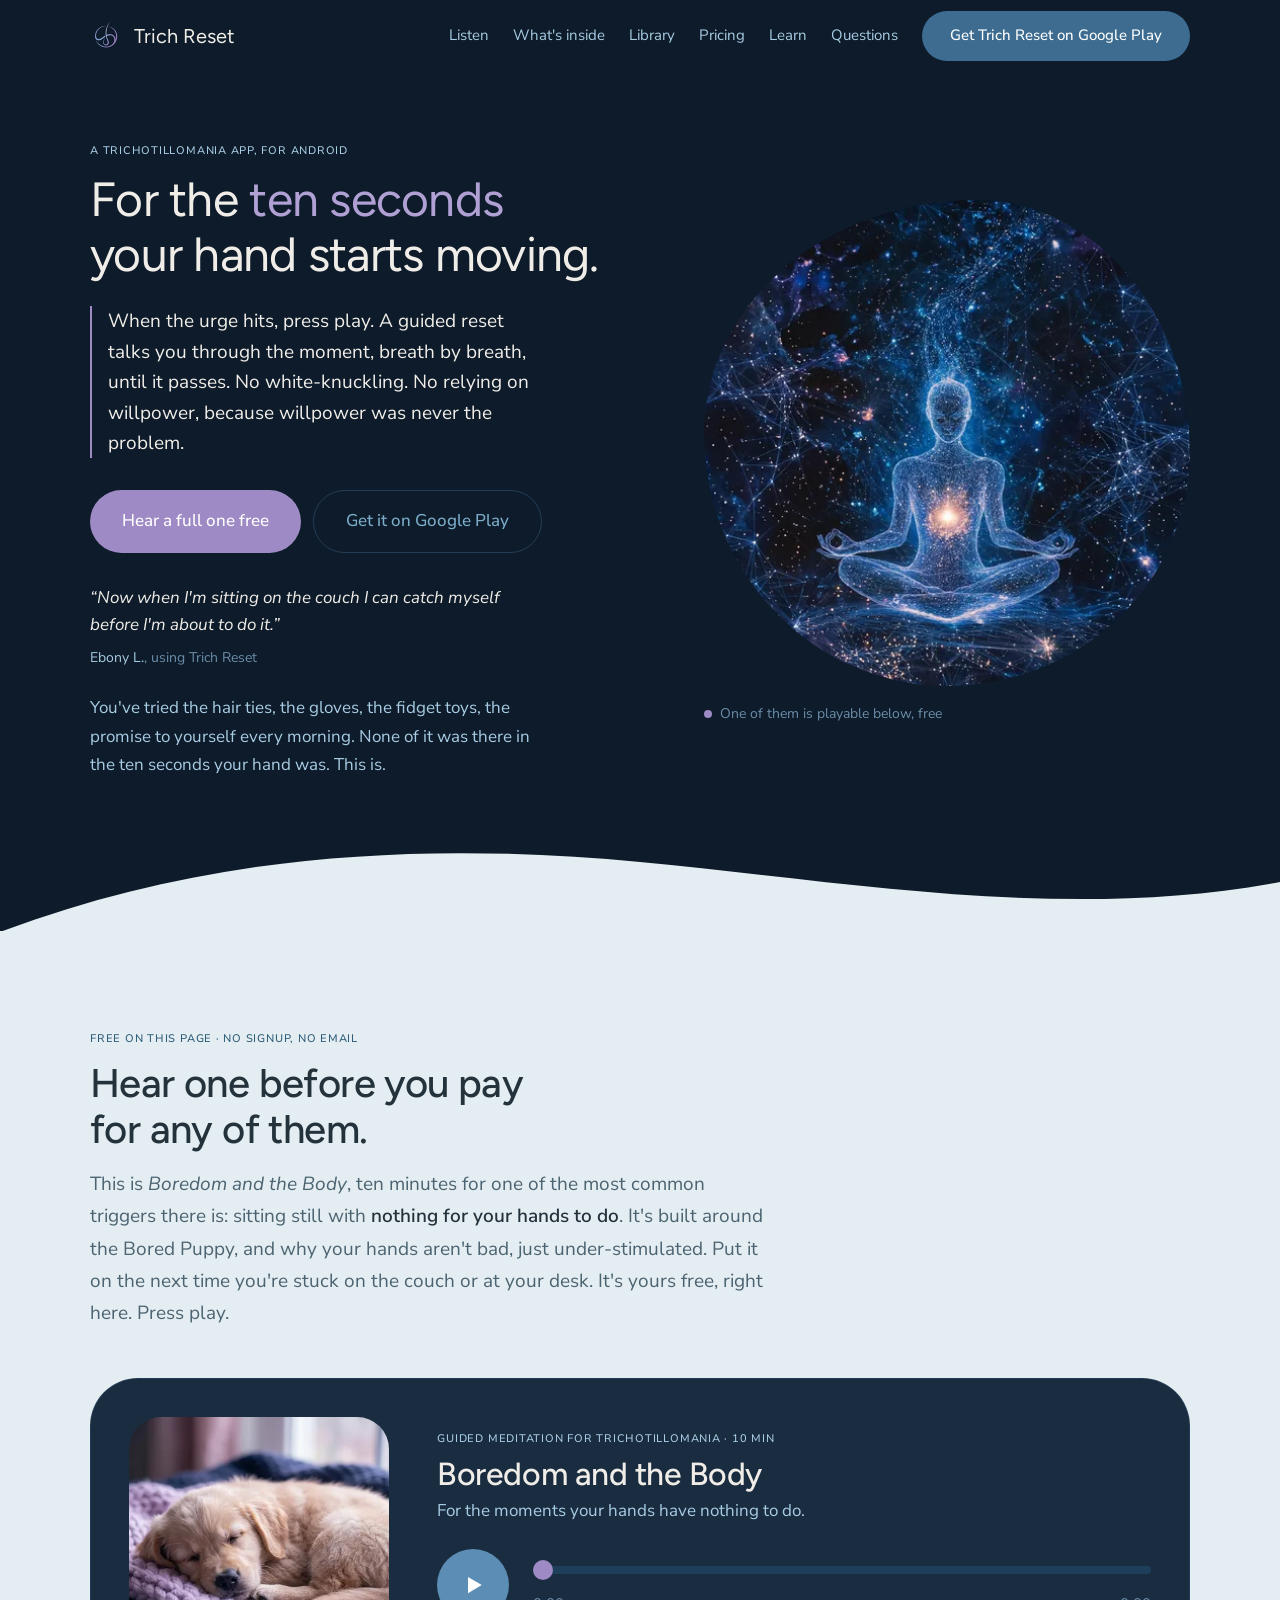
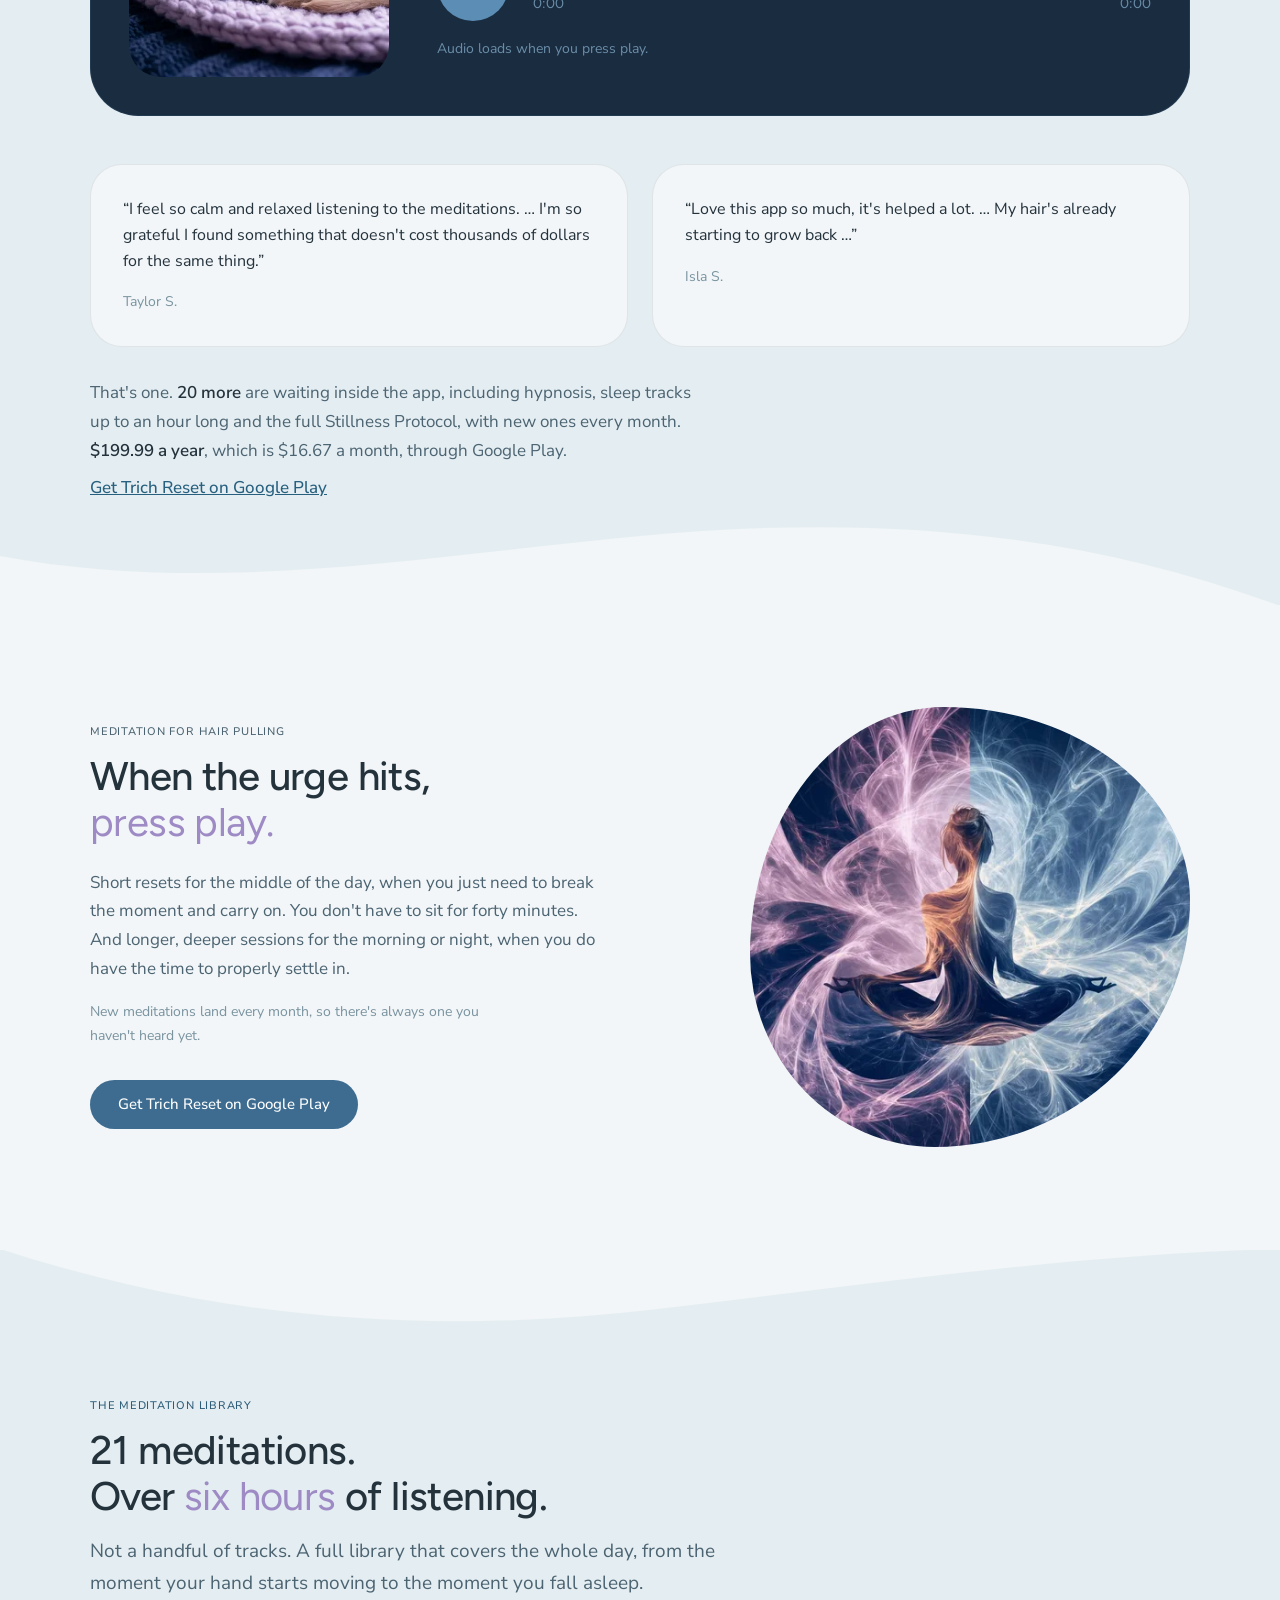
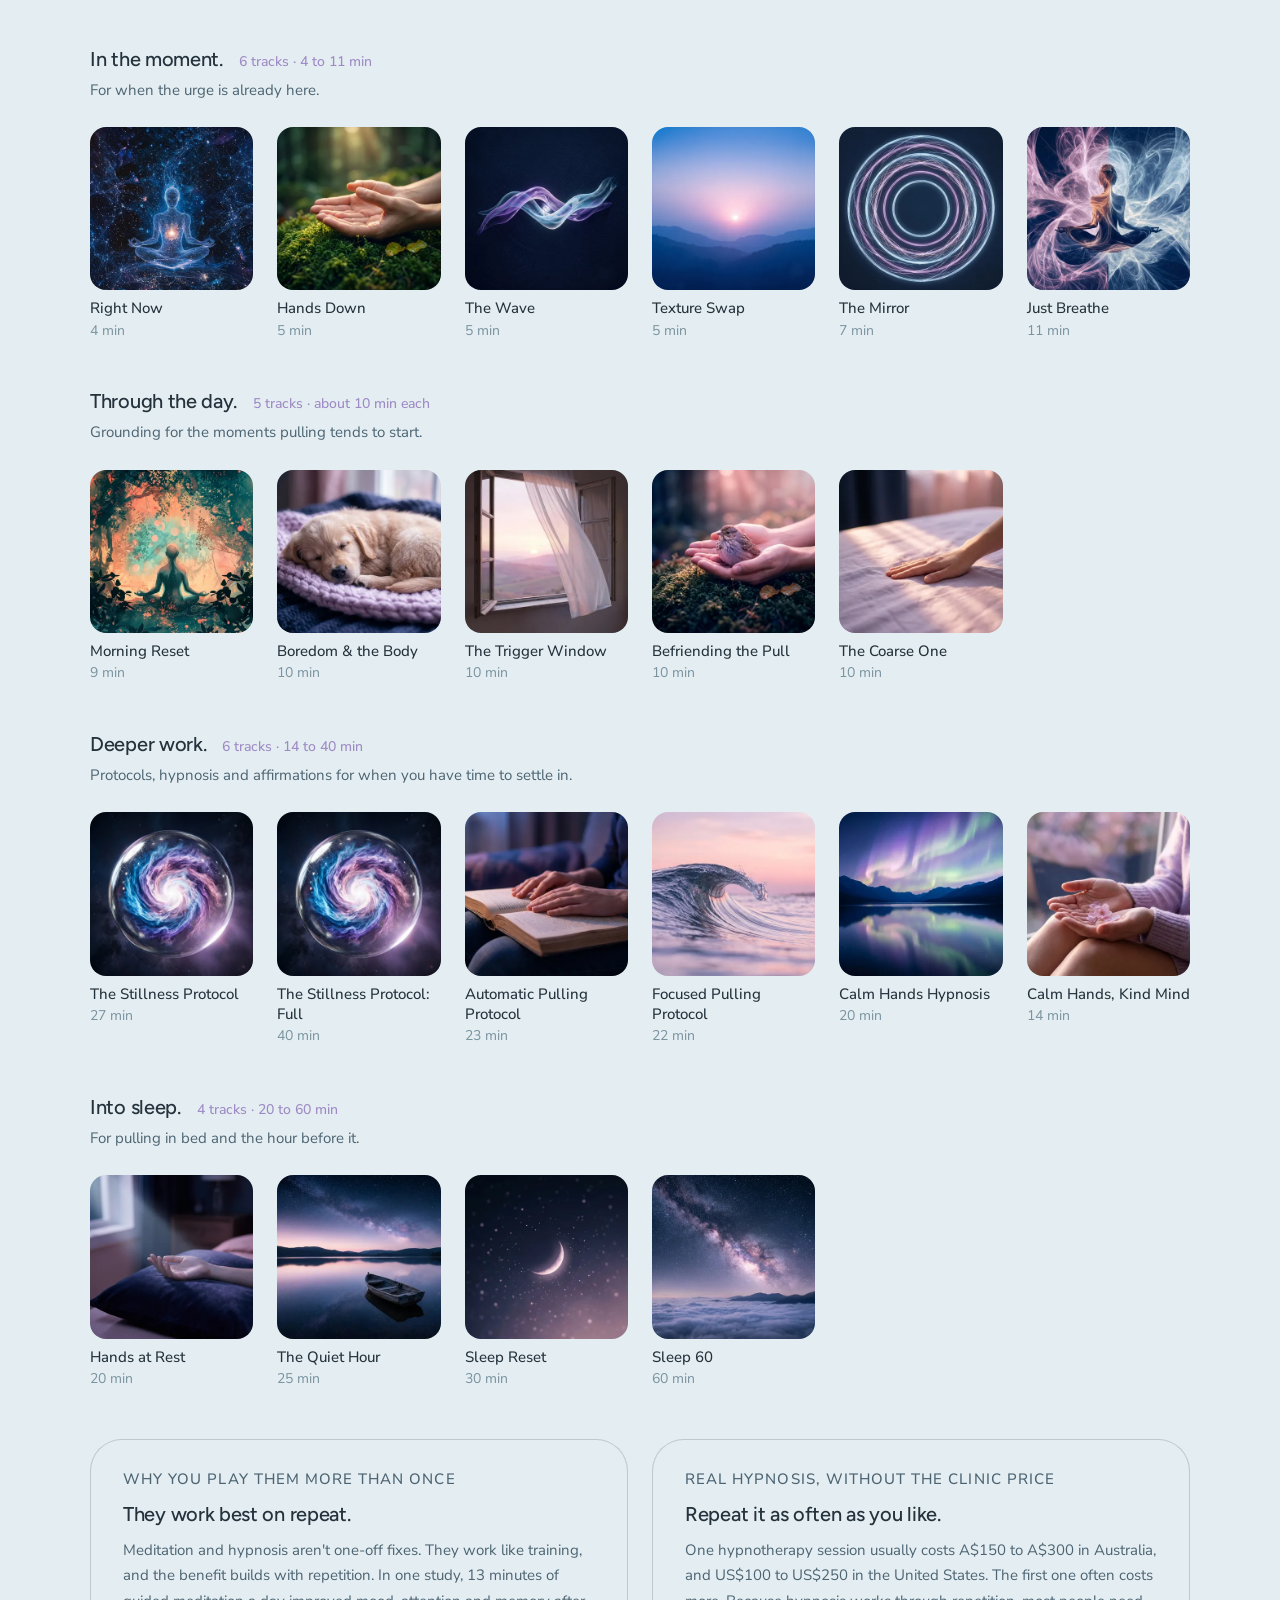
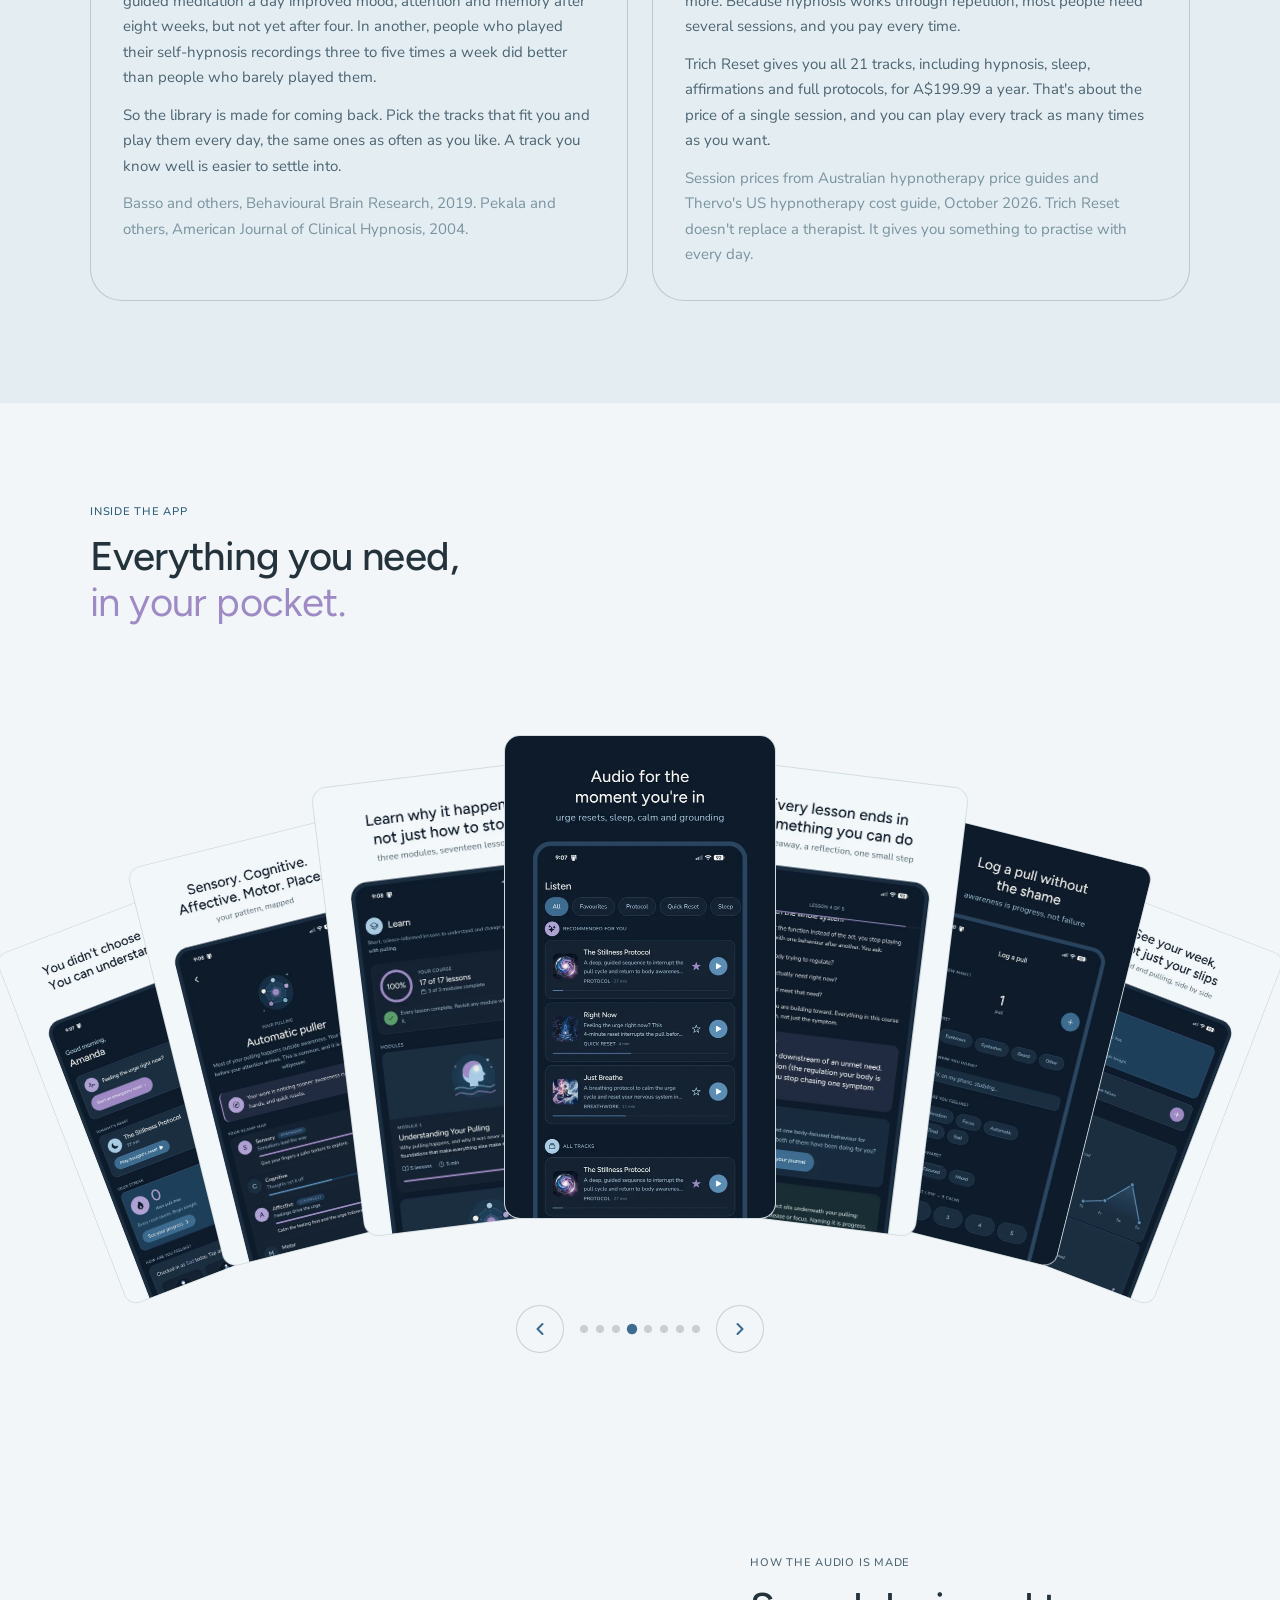
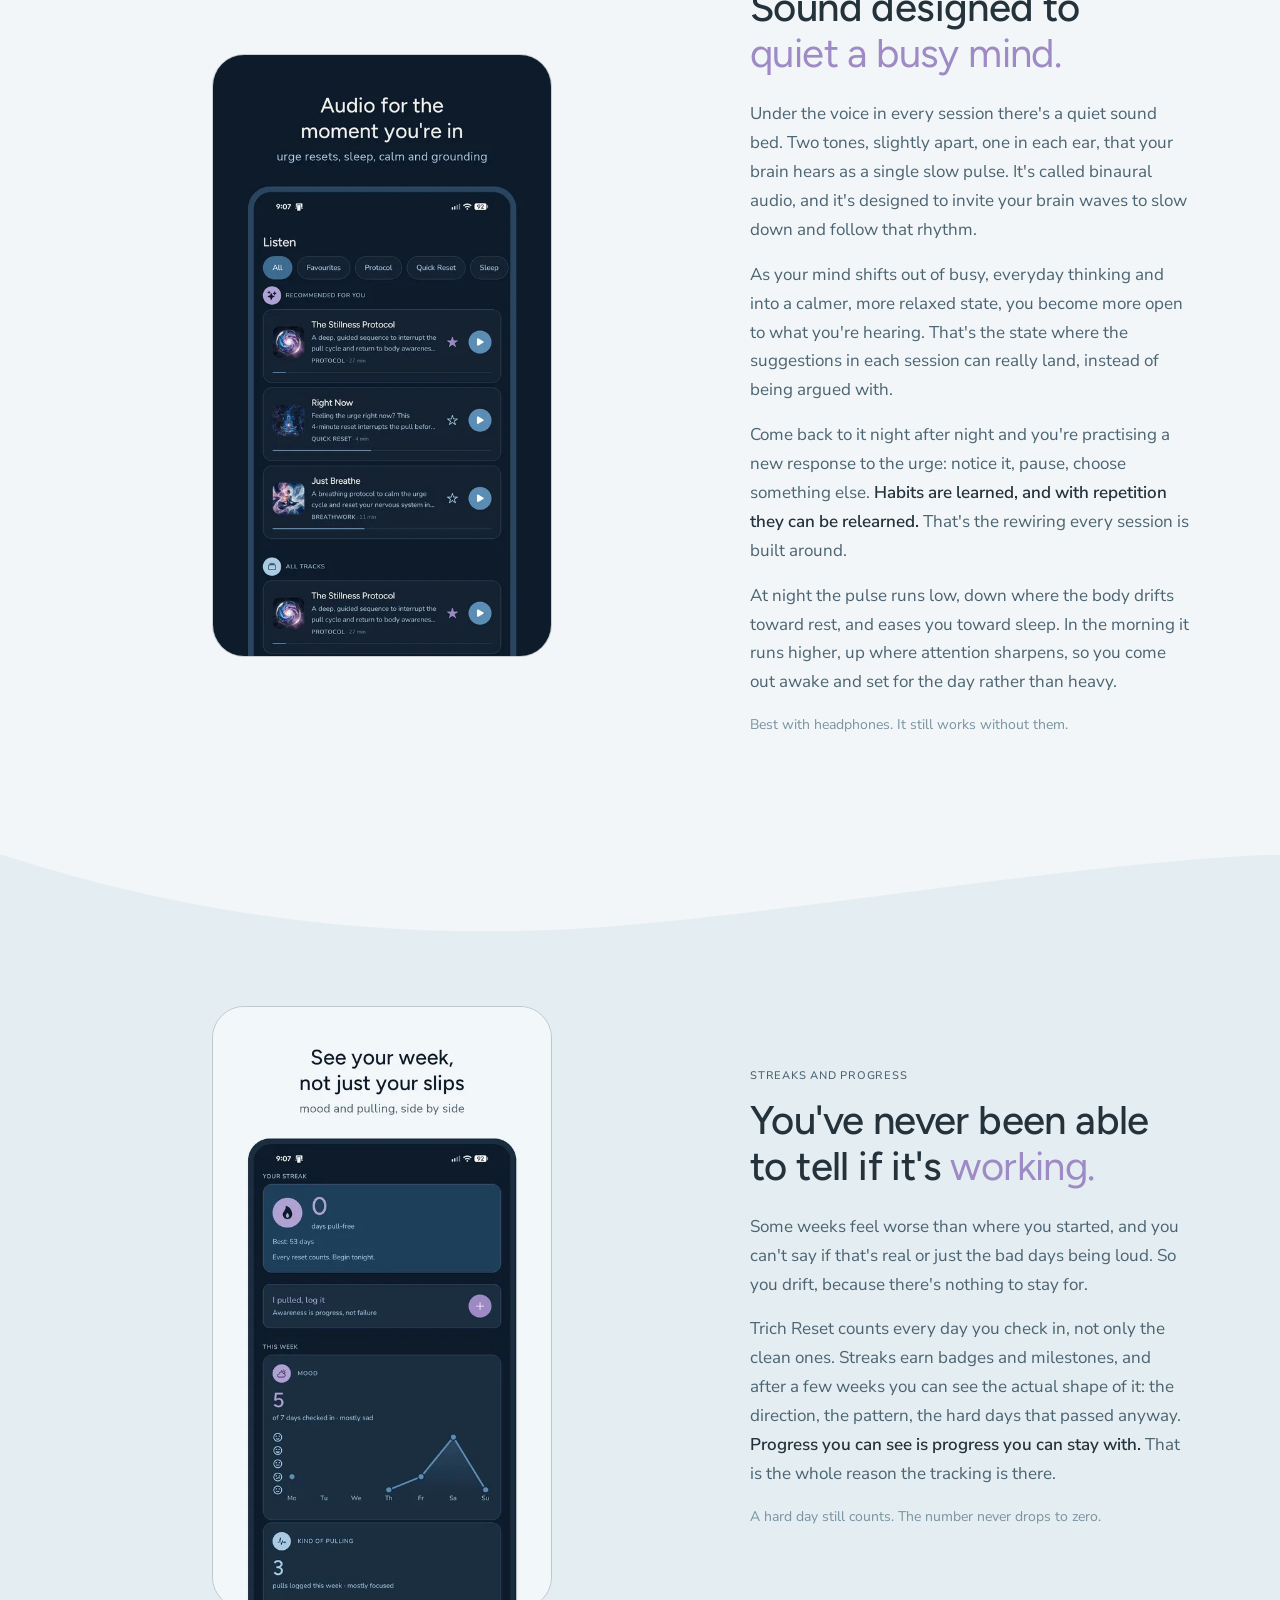
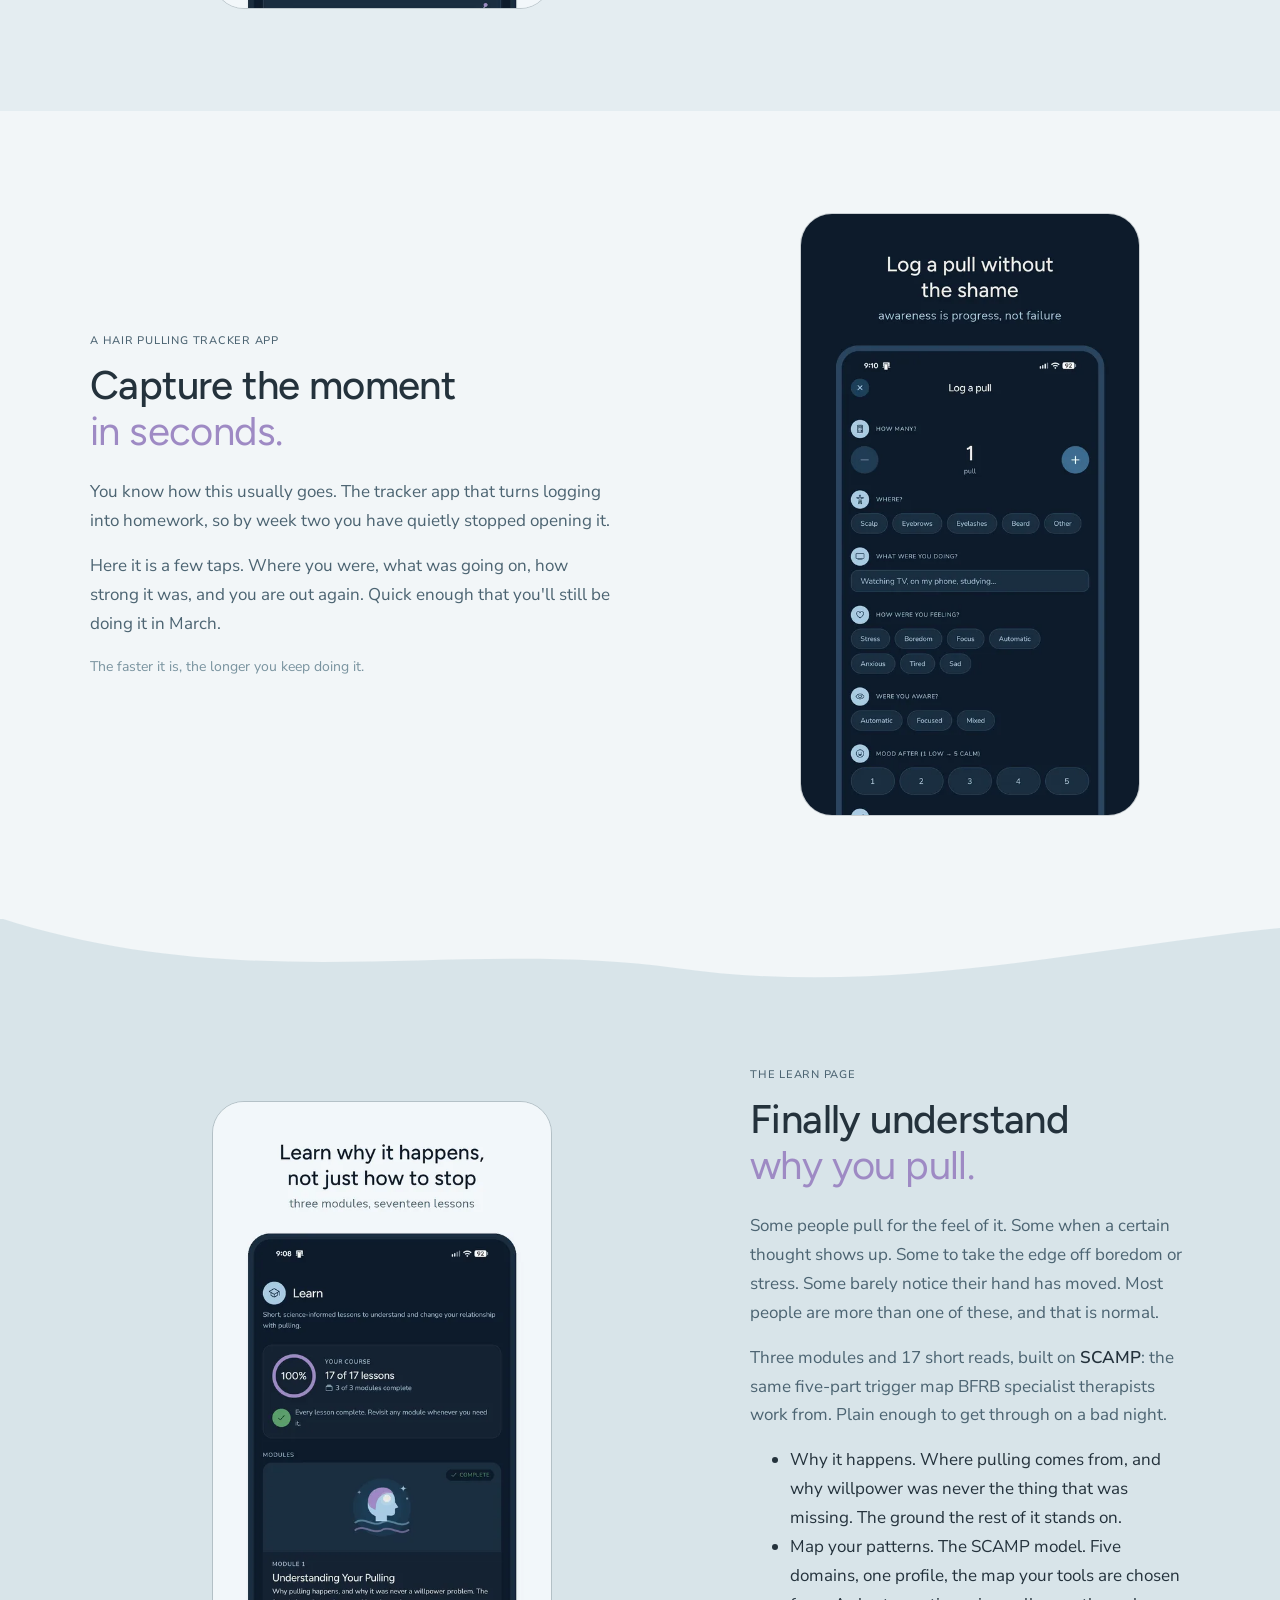
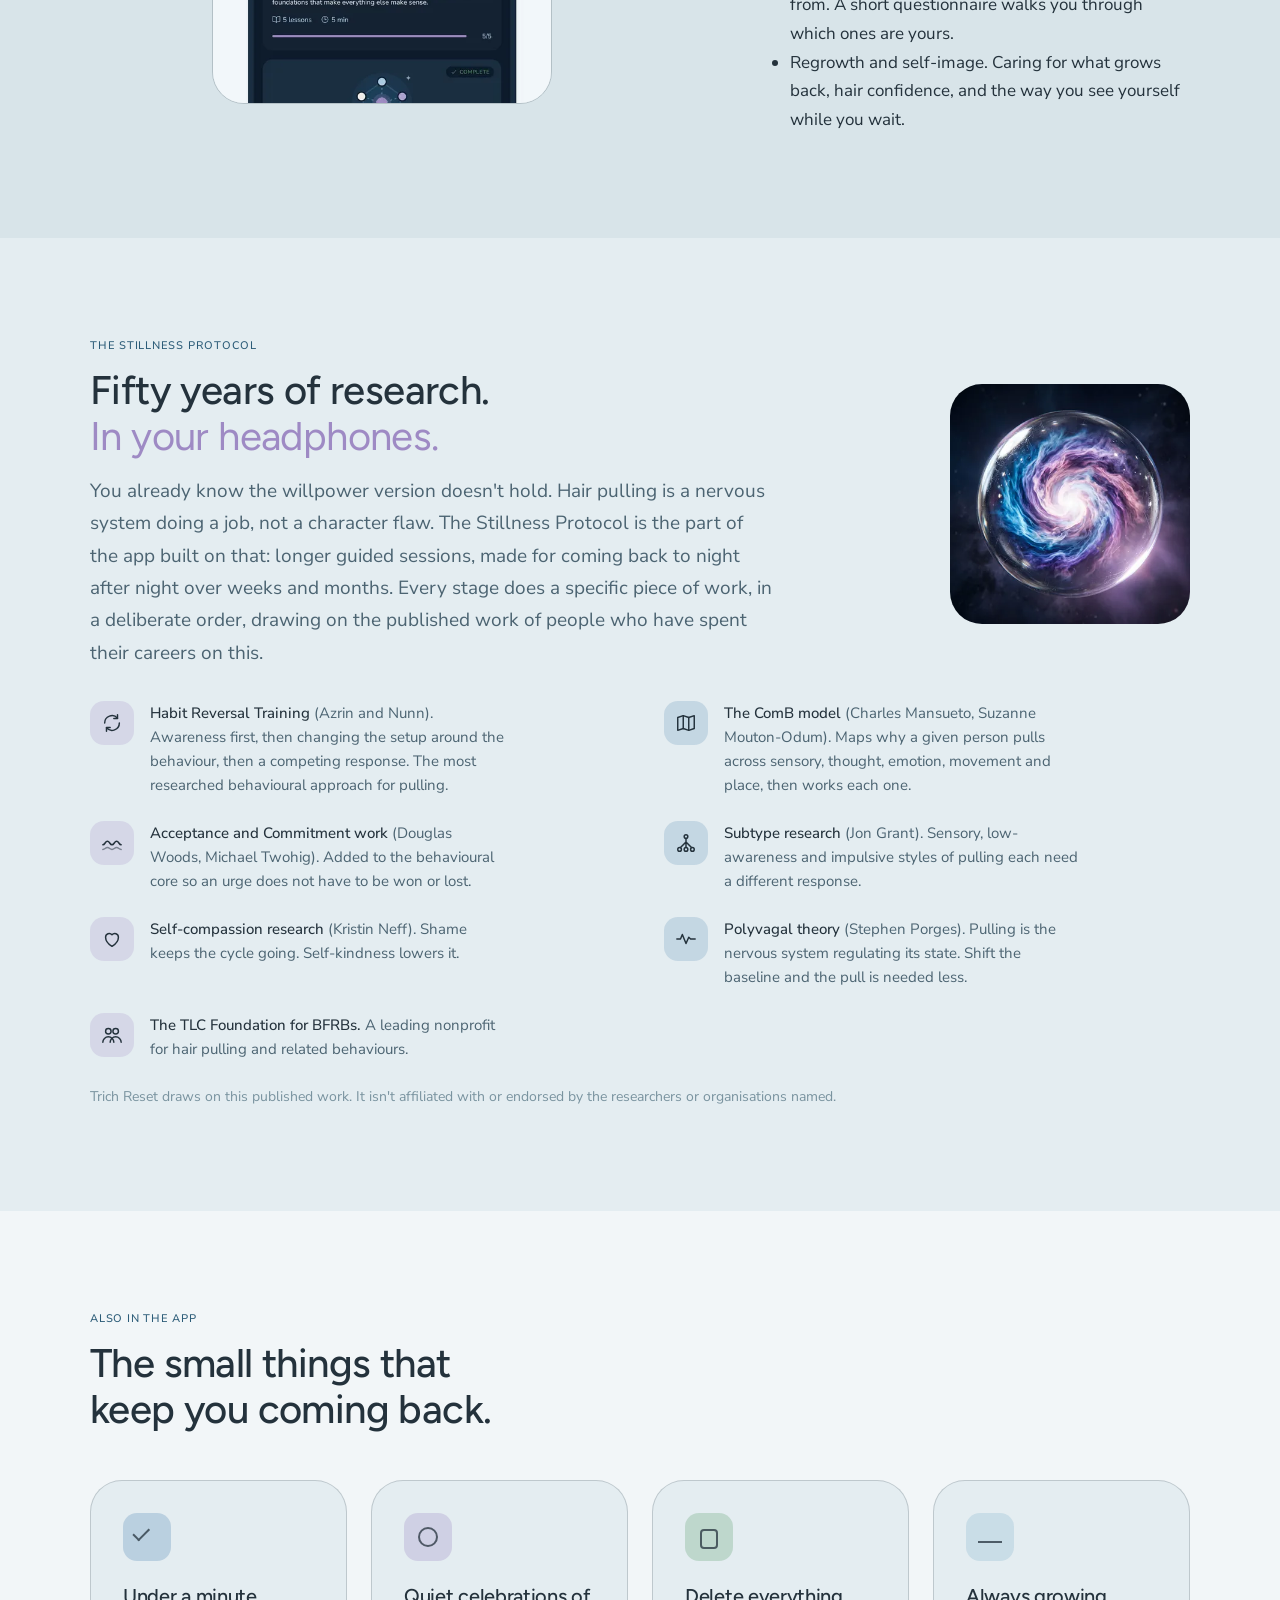
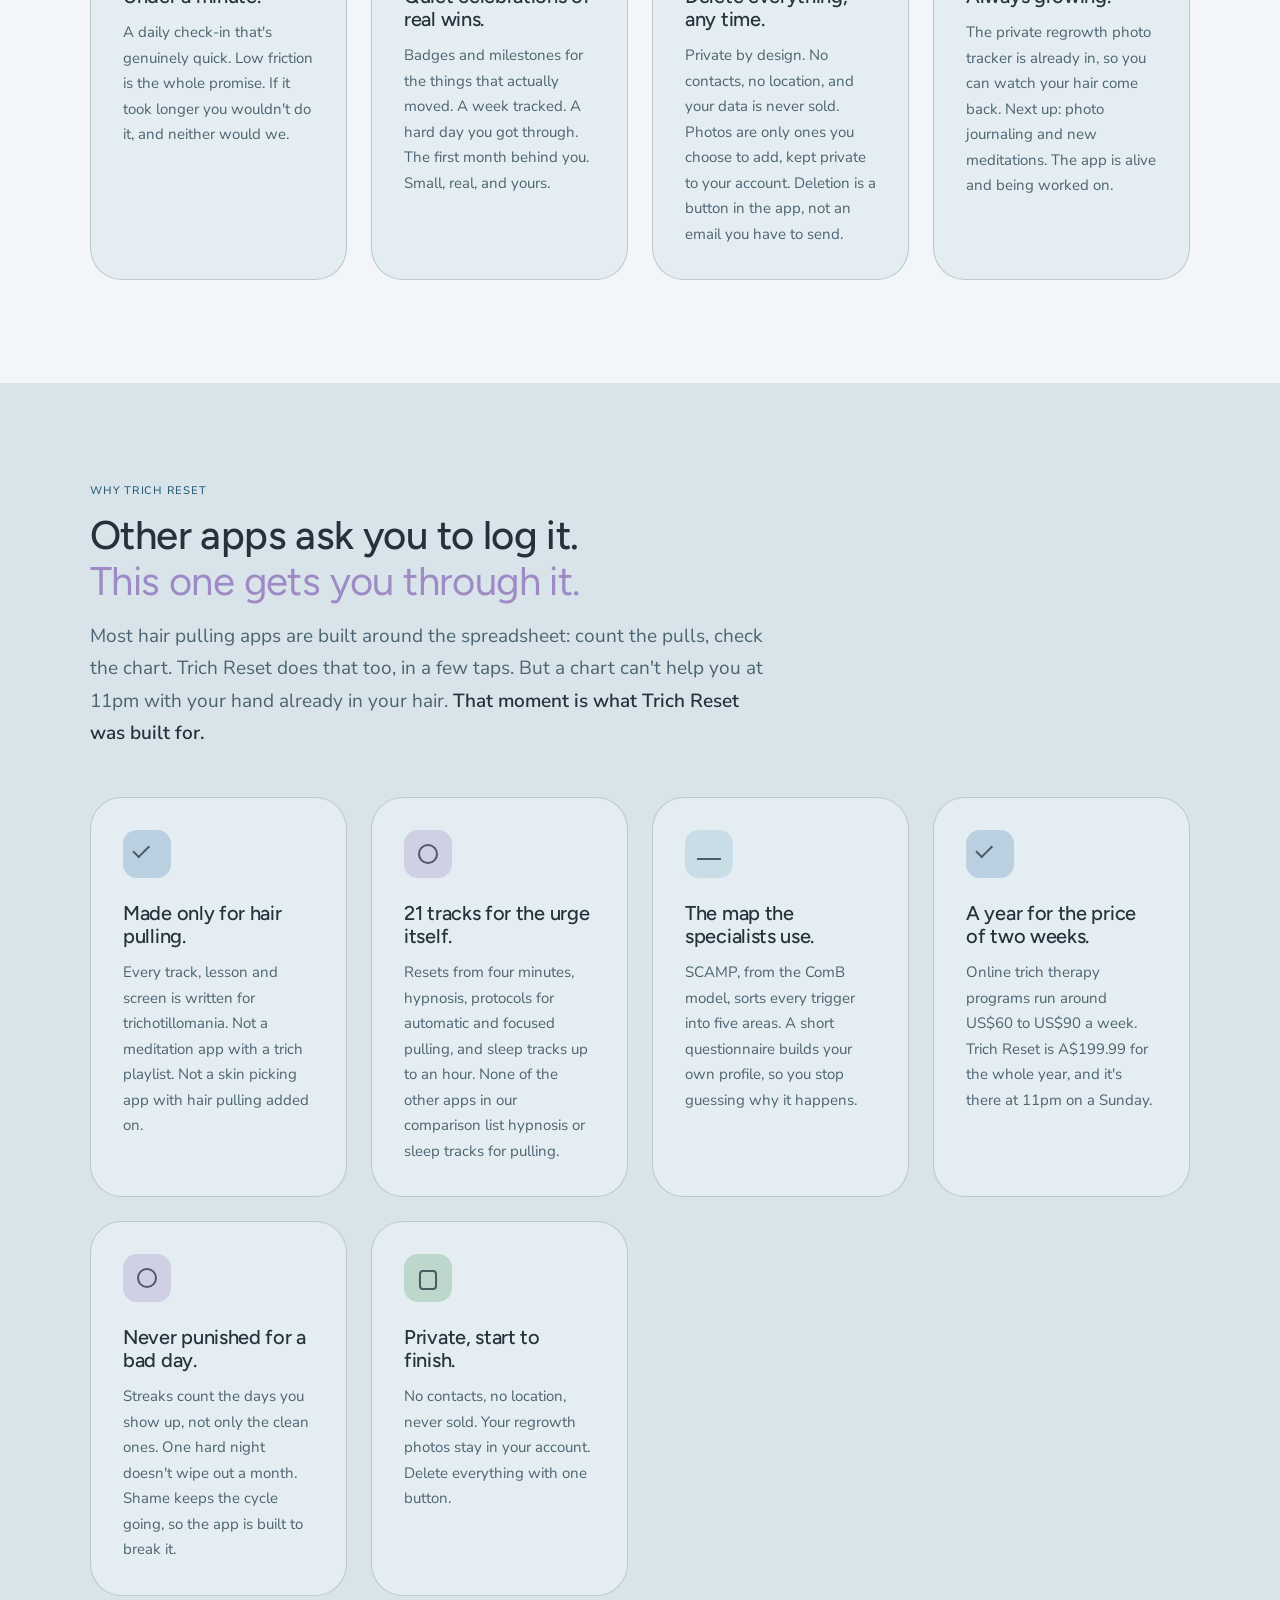
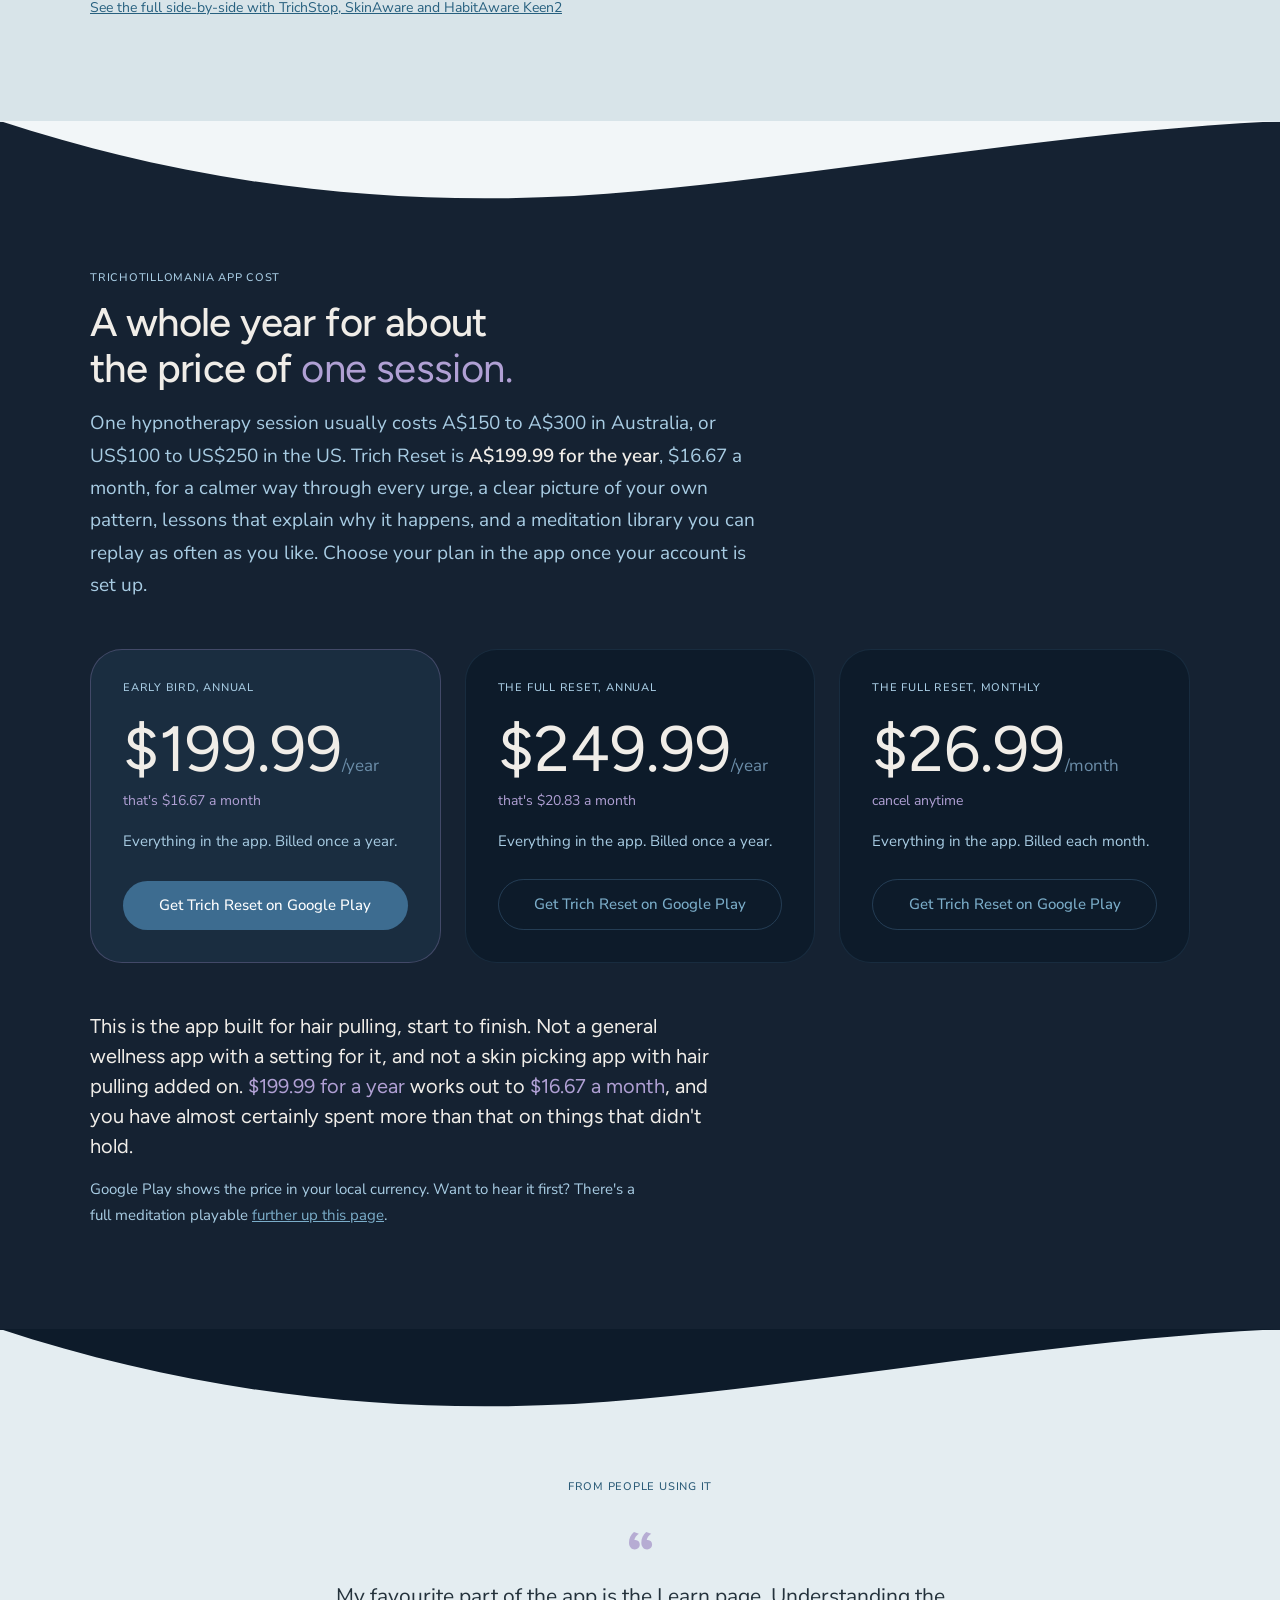
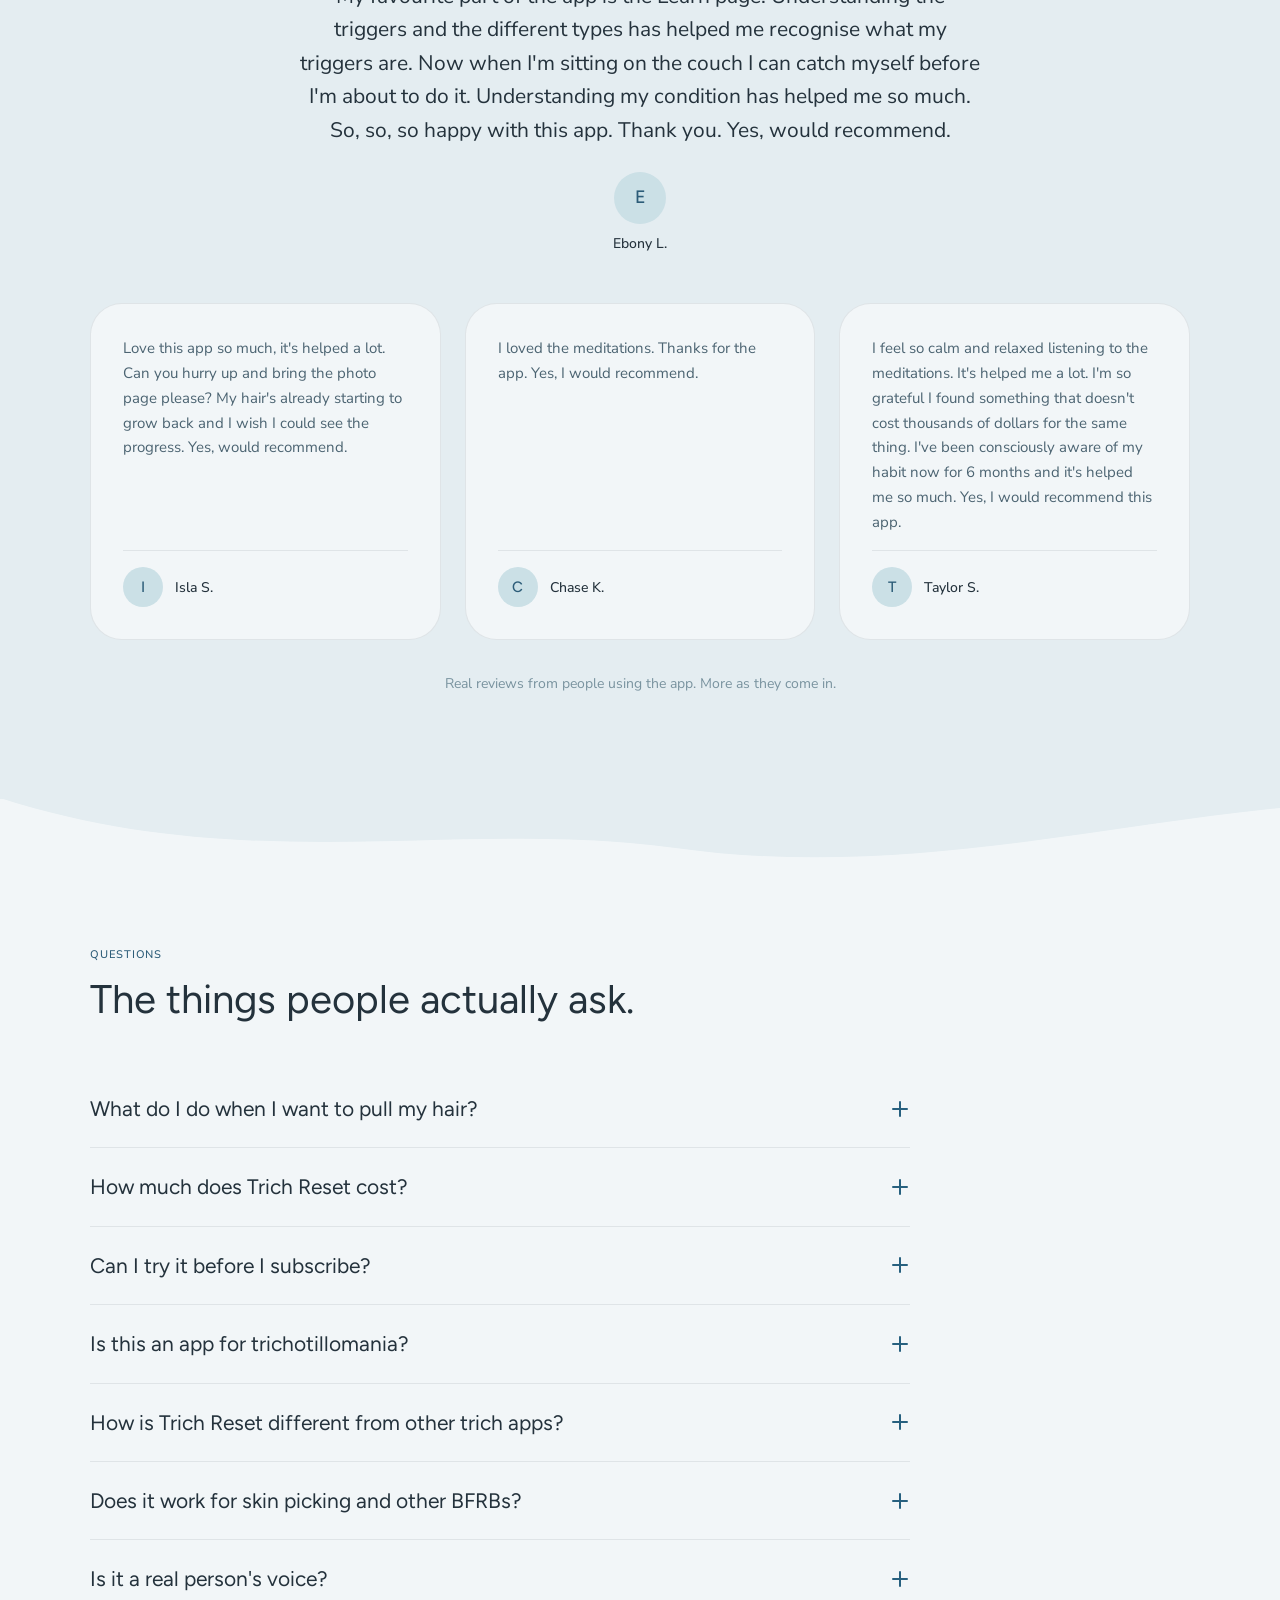
==== commit 4663954b: "Learn: Australia help + children guides; public contact now trichreset@gmail.com Co-Authored-By: Cla" ====
--- a/index.html
+++ b/index.html
@@ -908,7 +908,7 @@
         in every form.</p>
     </div>
     <dl class="trust-facts">
-      <div><dt>Contact</dt><dd><a href="mailto:info@luxinnovations.com.au">info@luxinnovations.com.au</a></dd></div>
+      <div><dt>Contact</dt><dd><a href="mailto:trichreset@gmail.com">trichreset@gmail.com</a></dd></div>
       <div><dt>Platform</dt><dd>Android, on Google Play</dd></div>
       <div><dt>Policies</dt><dd><a href="privacy.html">Privacy policy</a> · <a href="delete-account.html">Delete your account</a></dd></div>
     </dl>
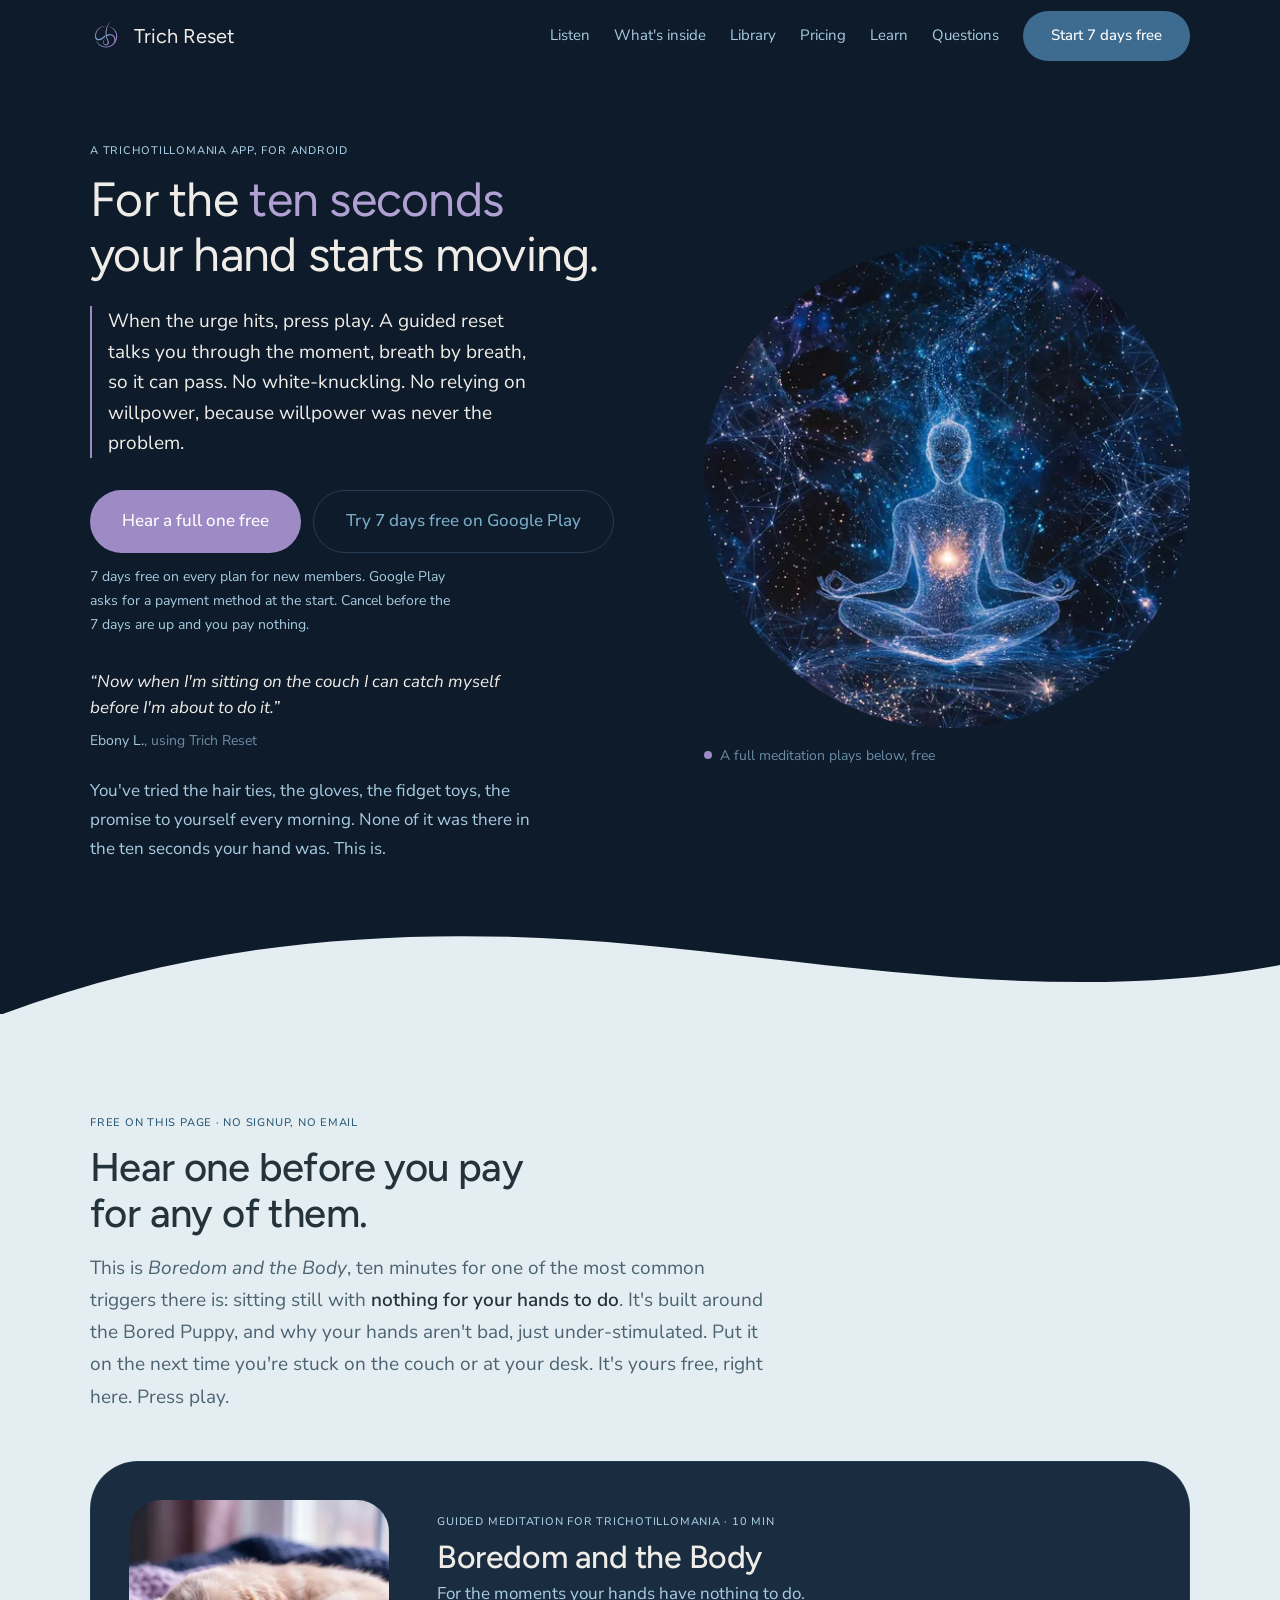
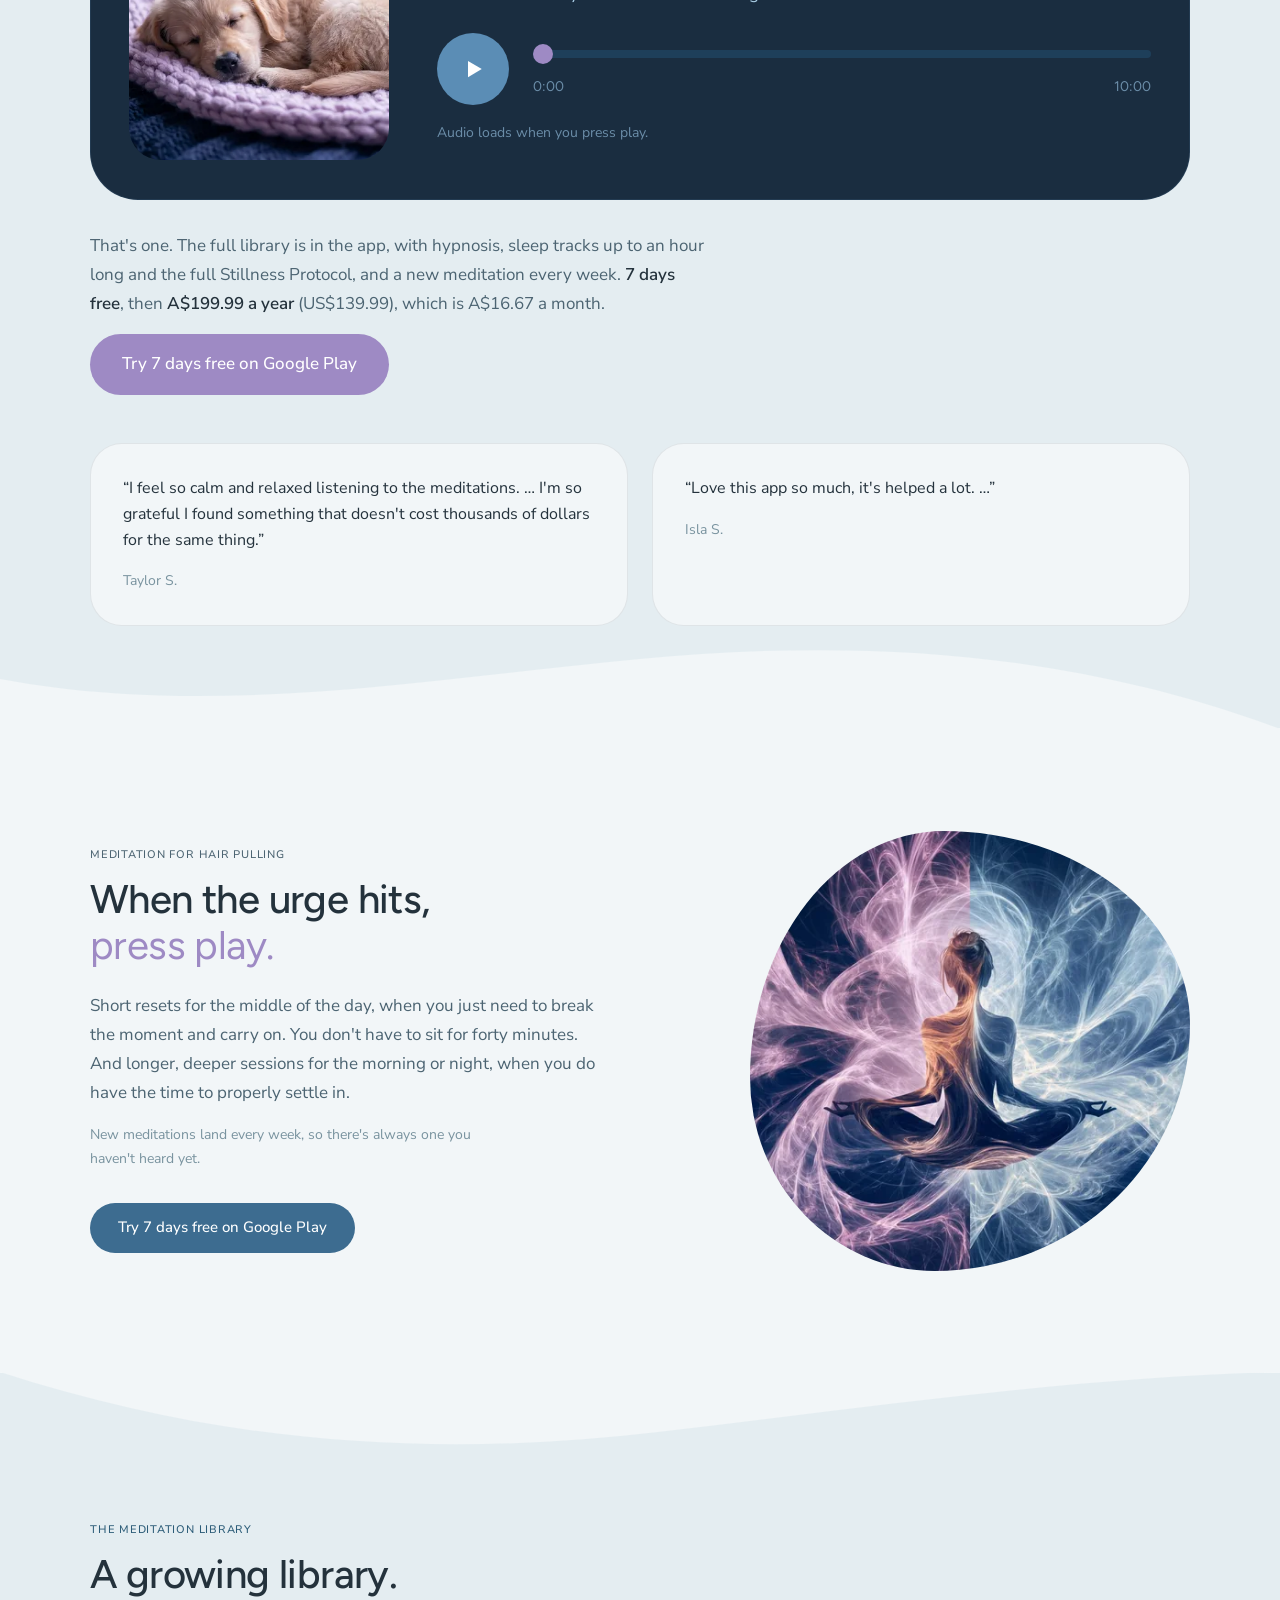
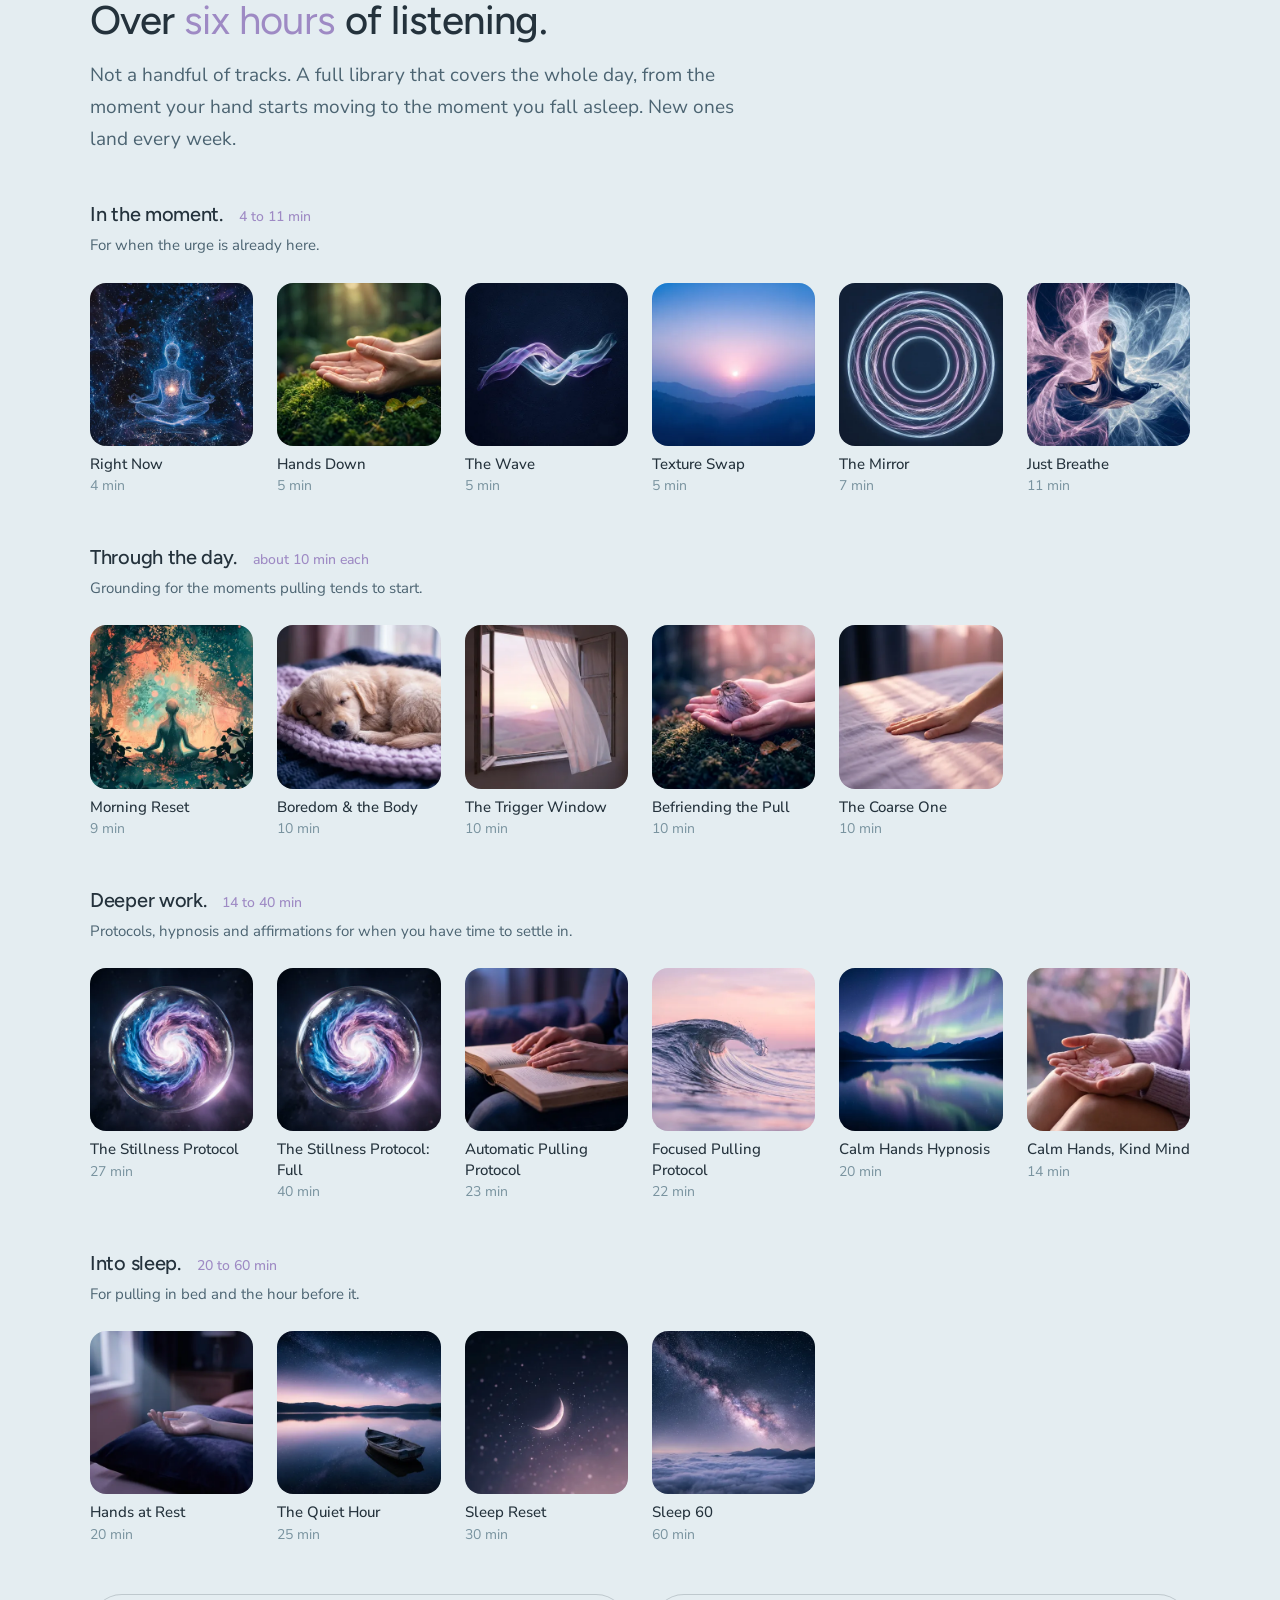
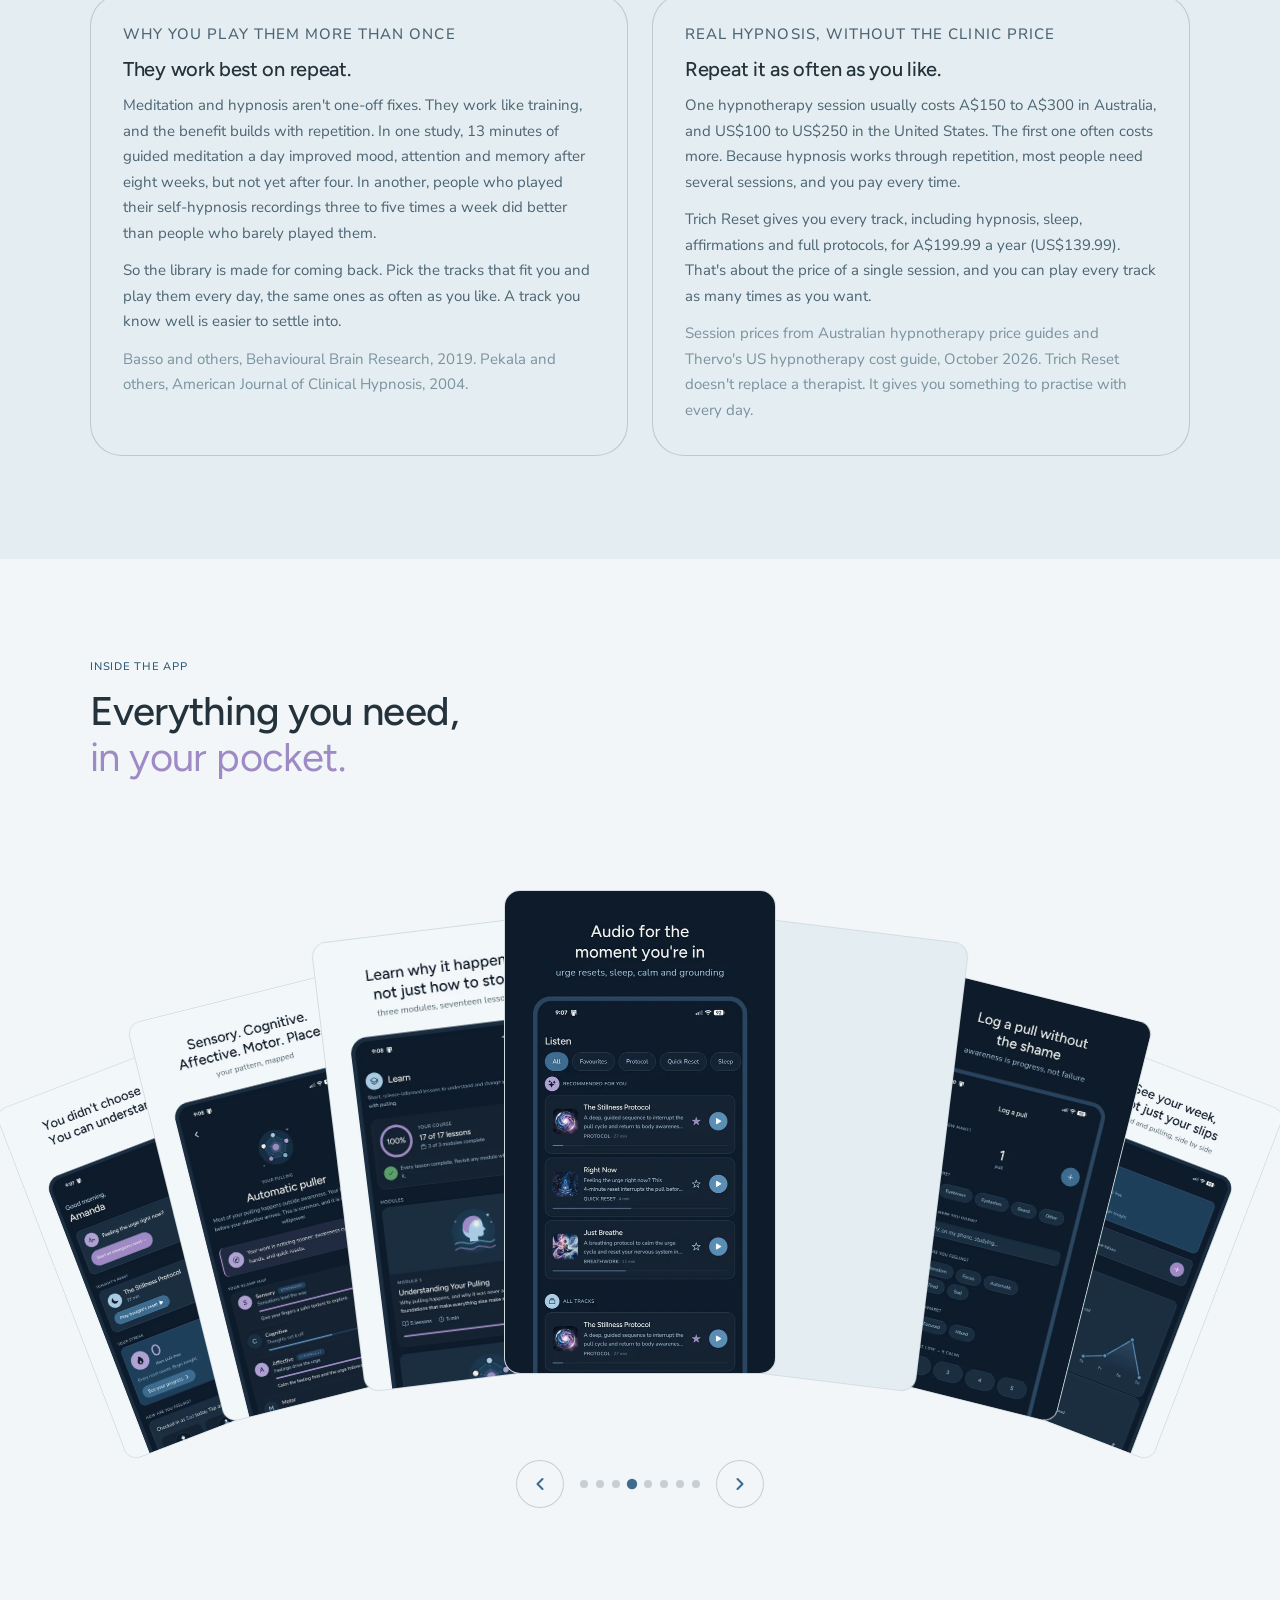
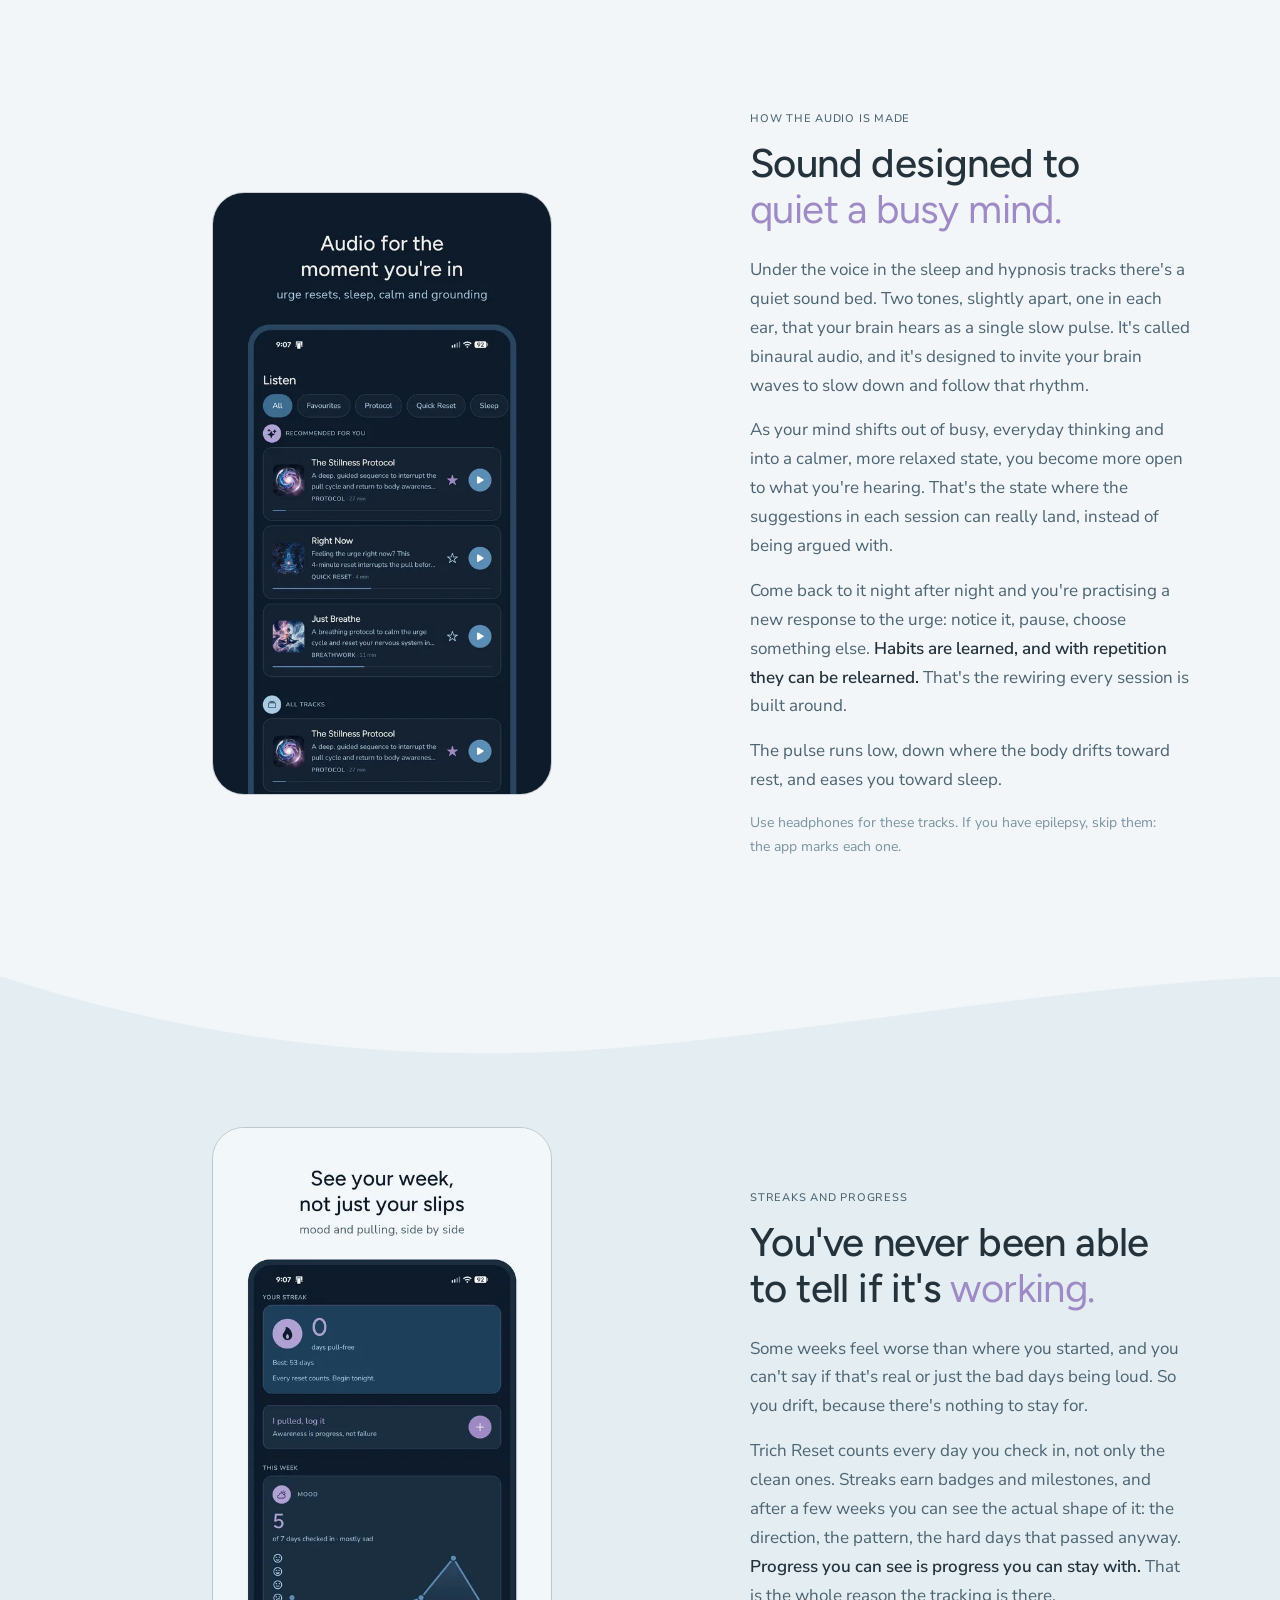
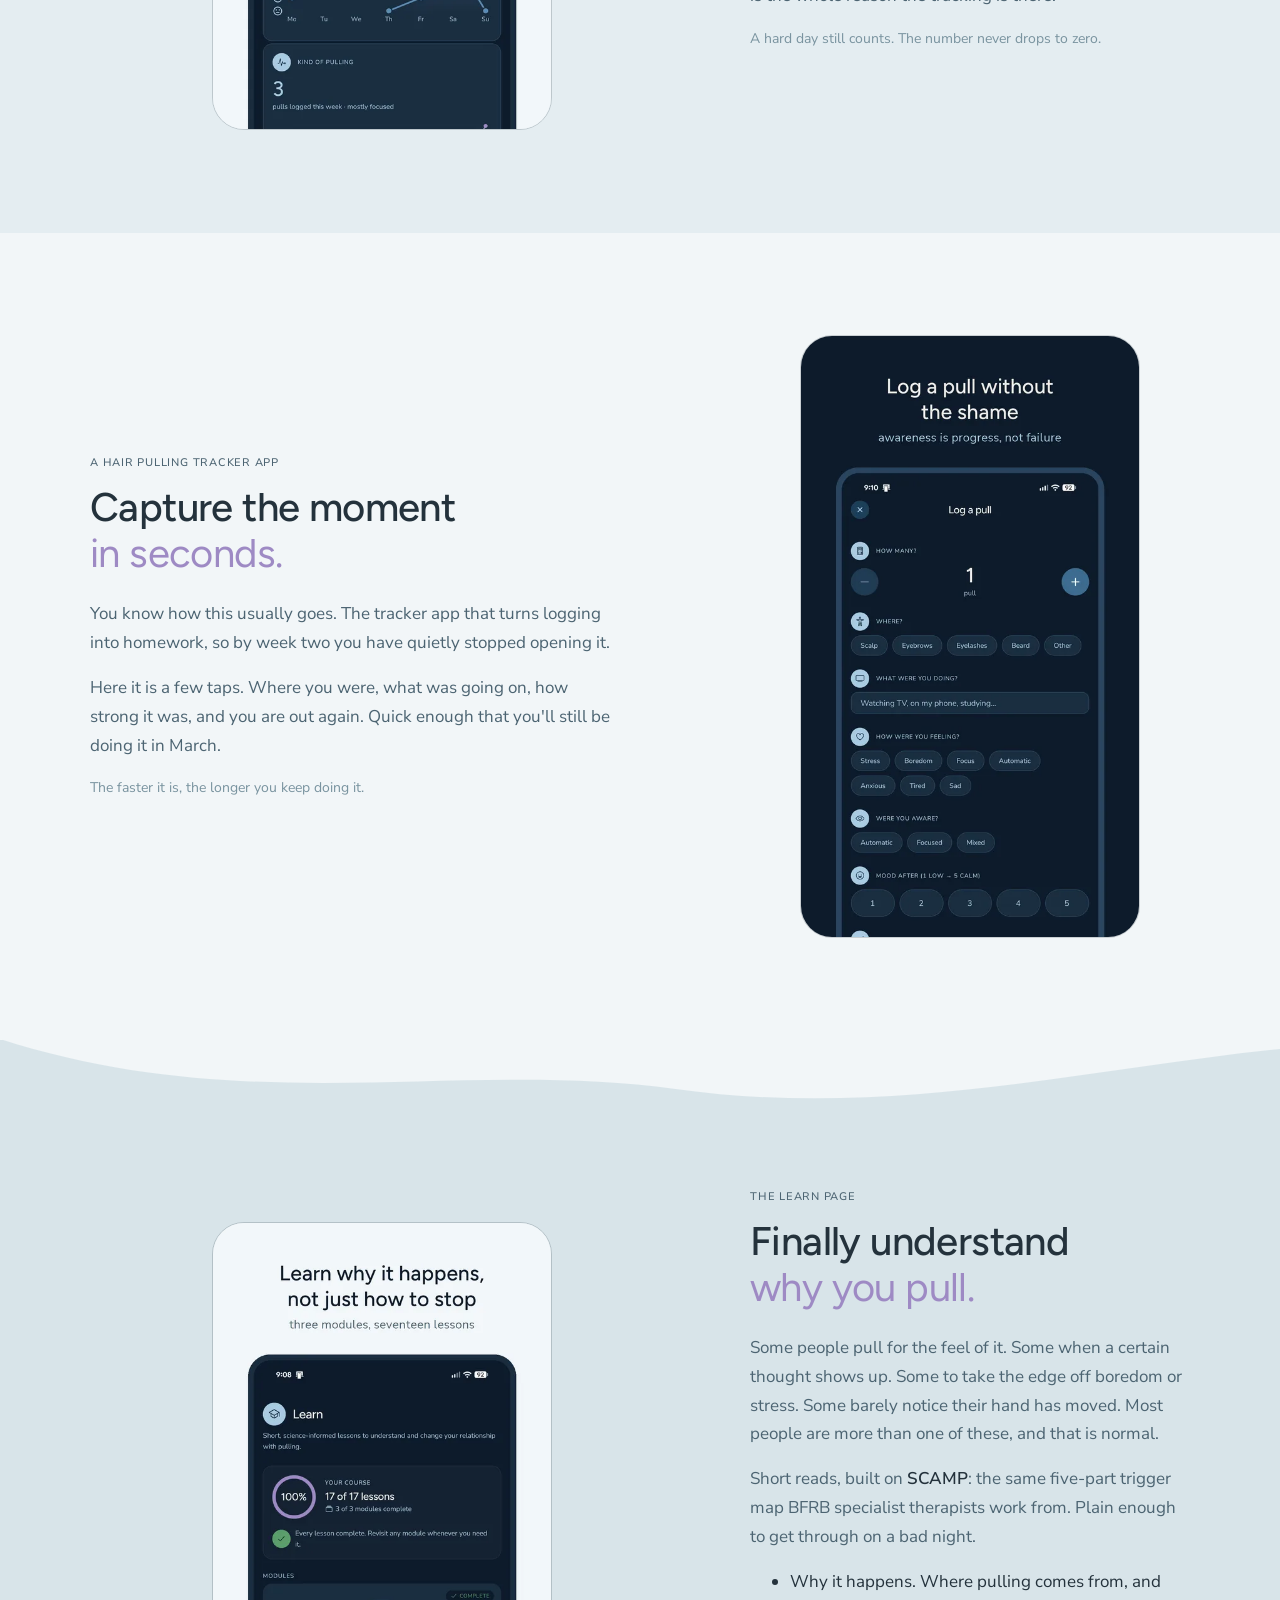
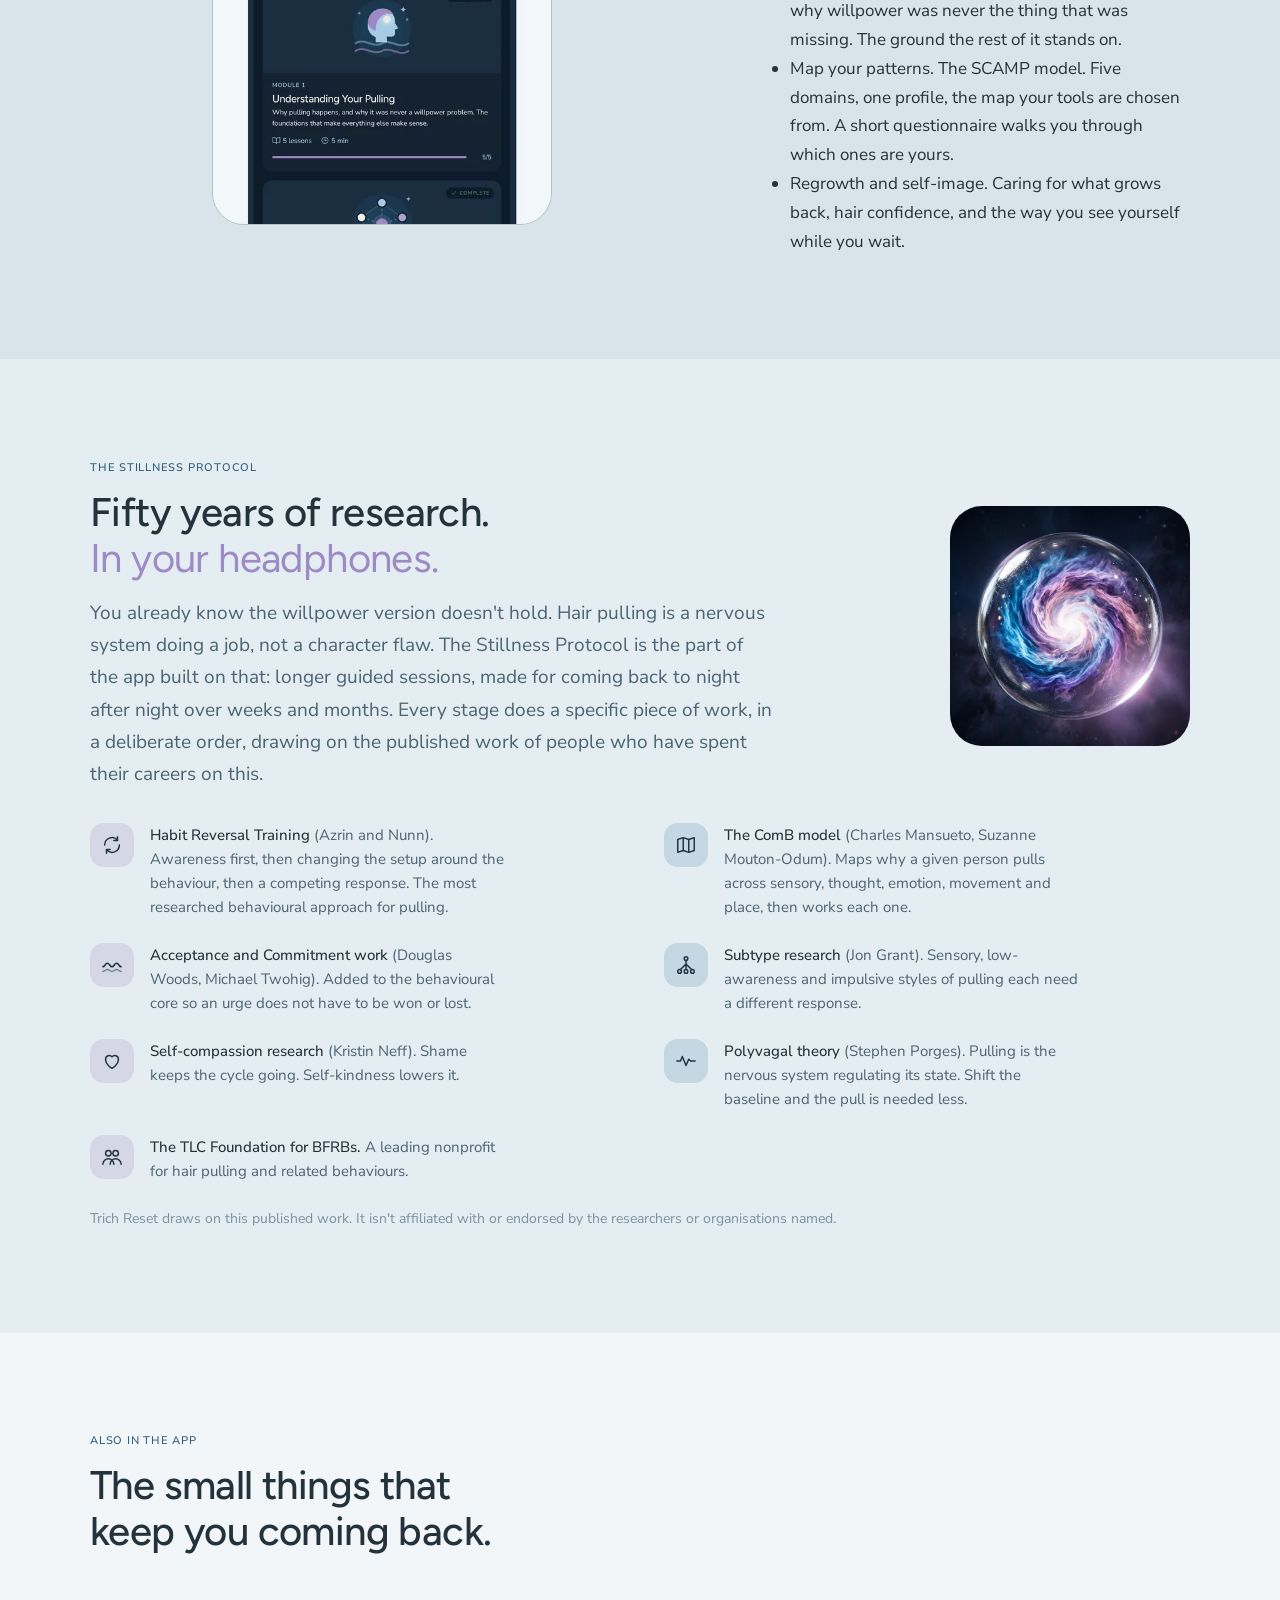
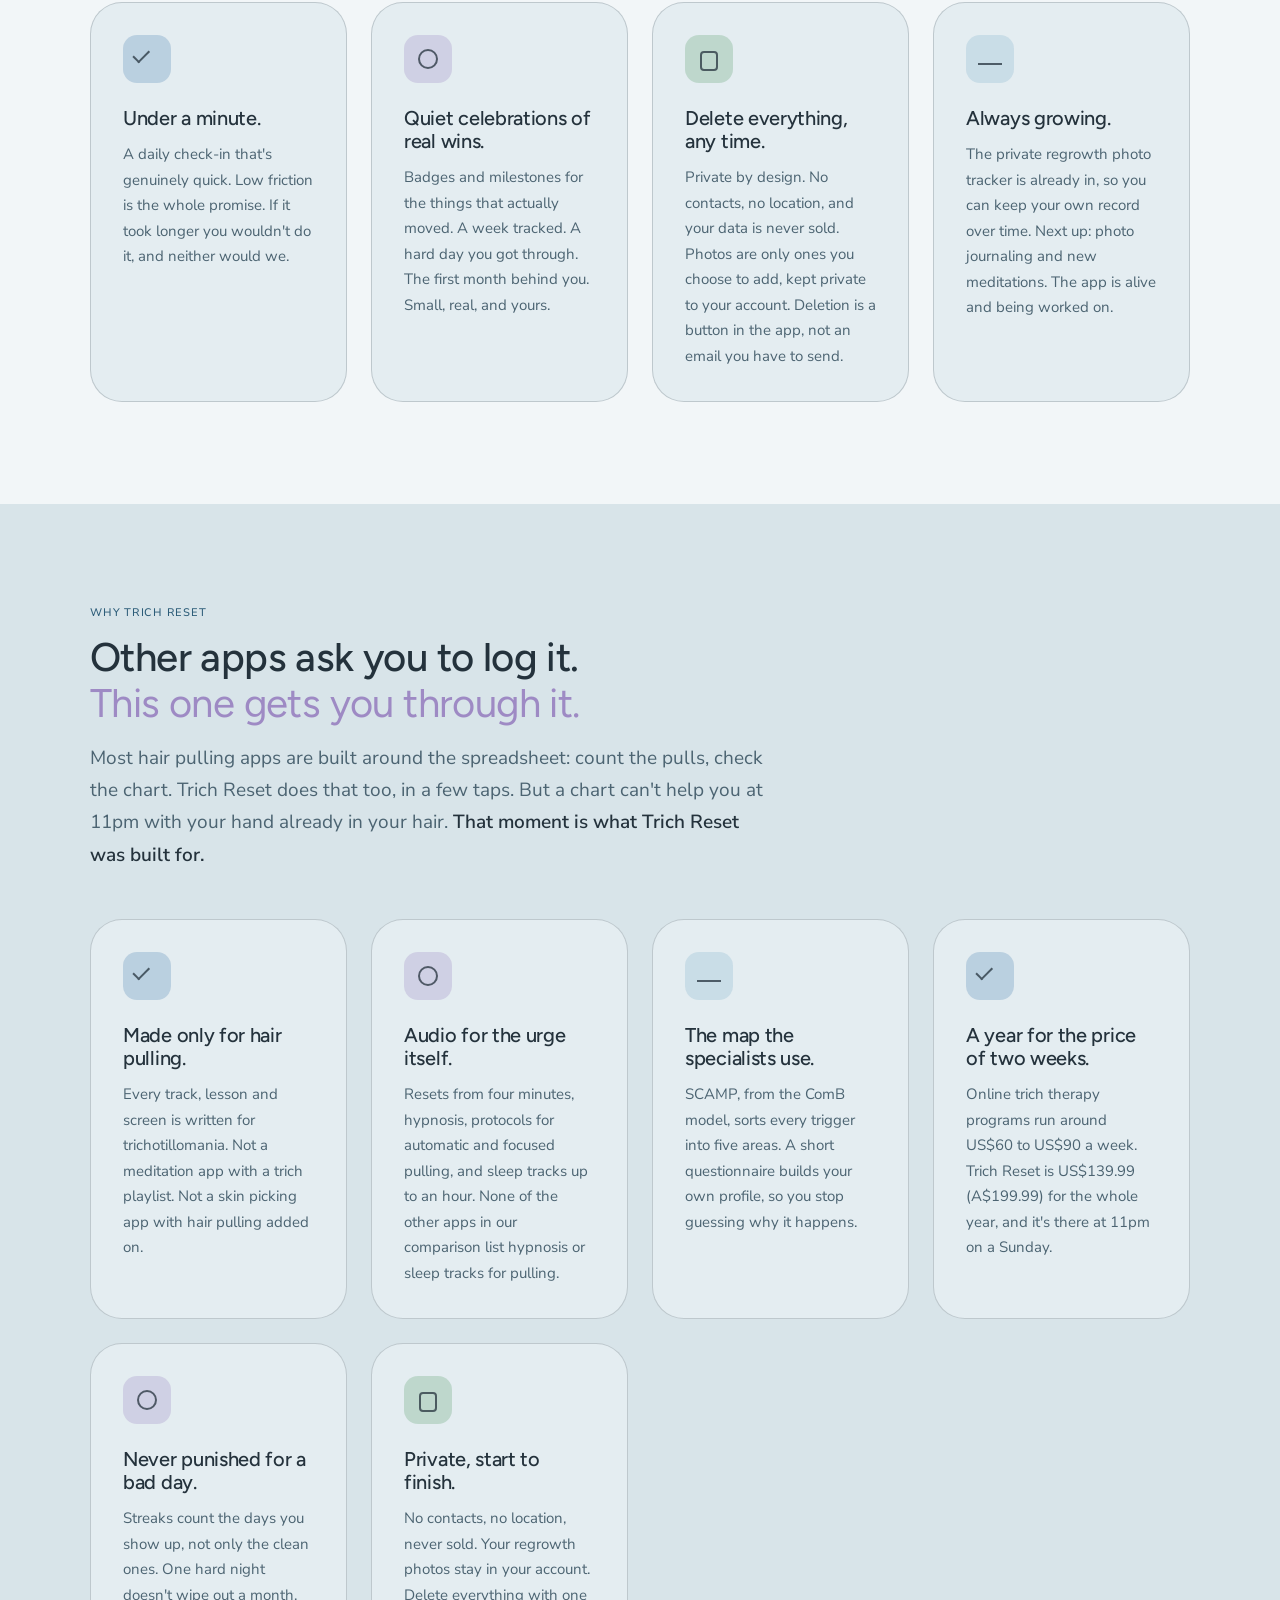
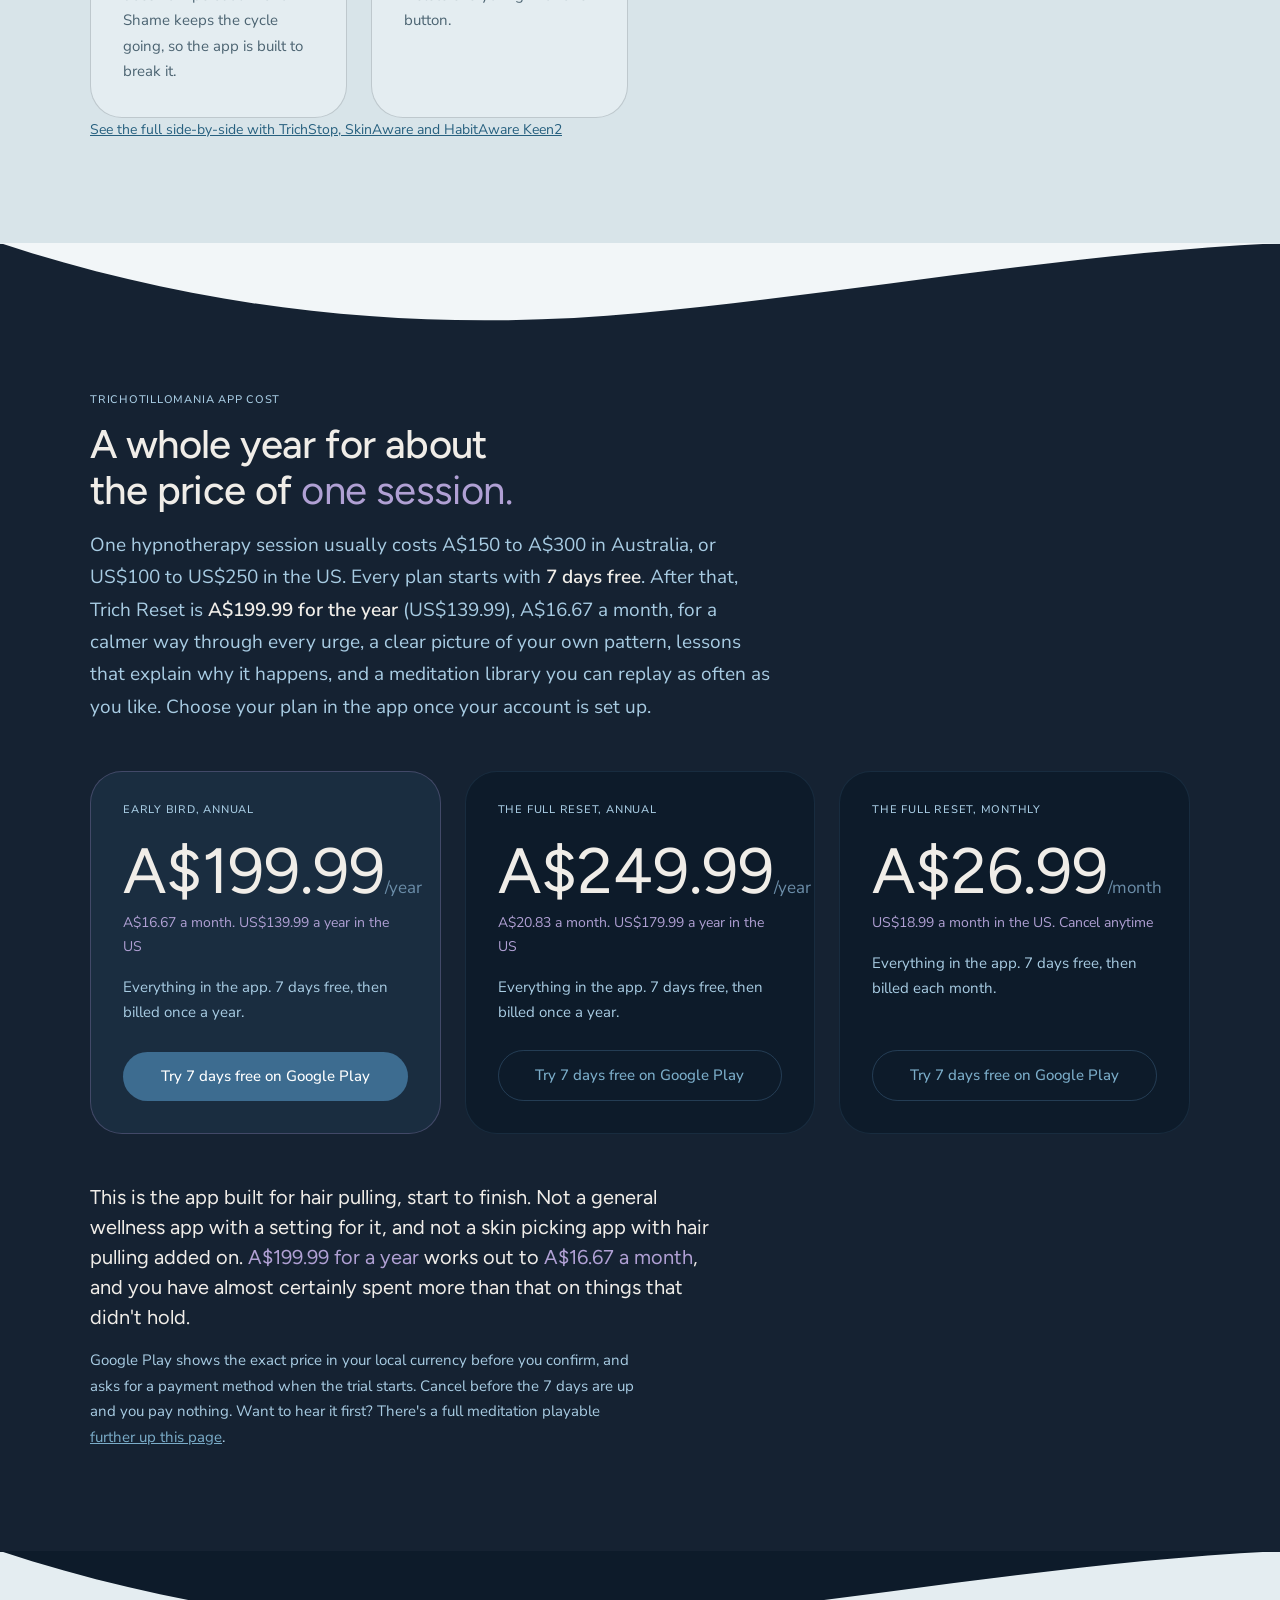
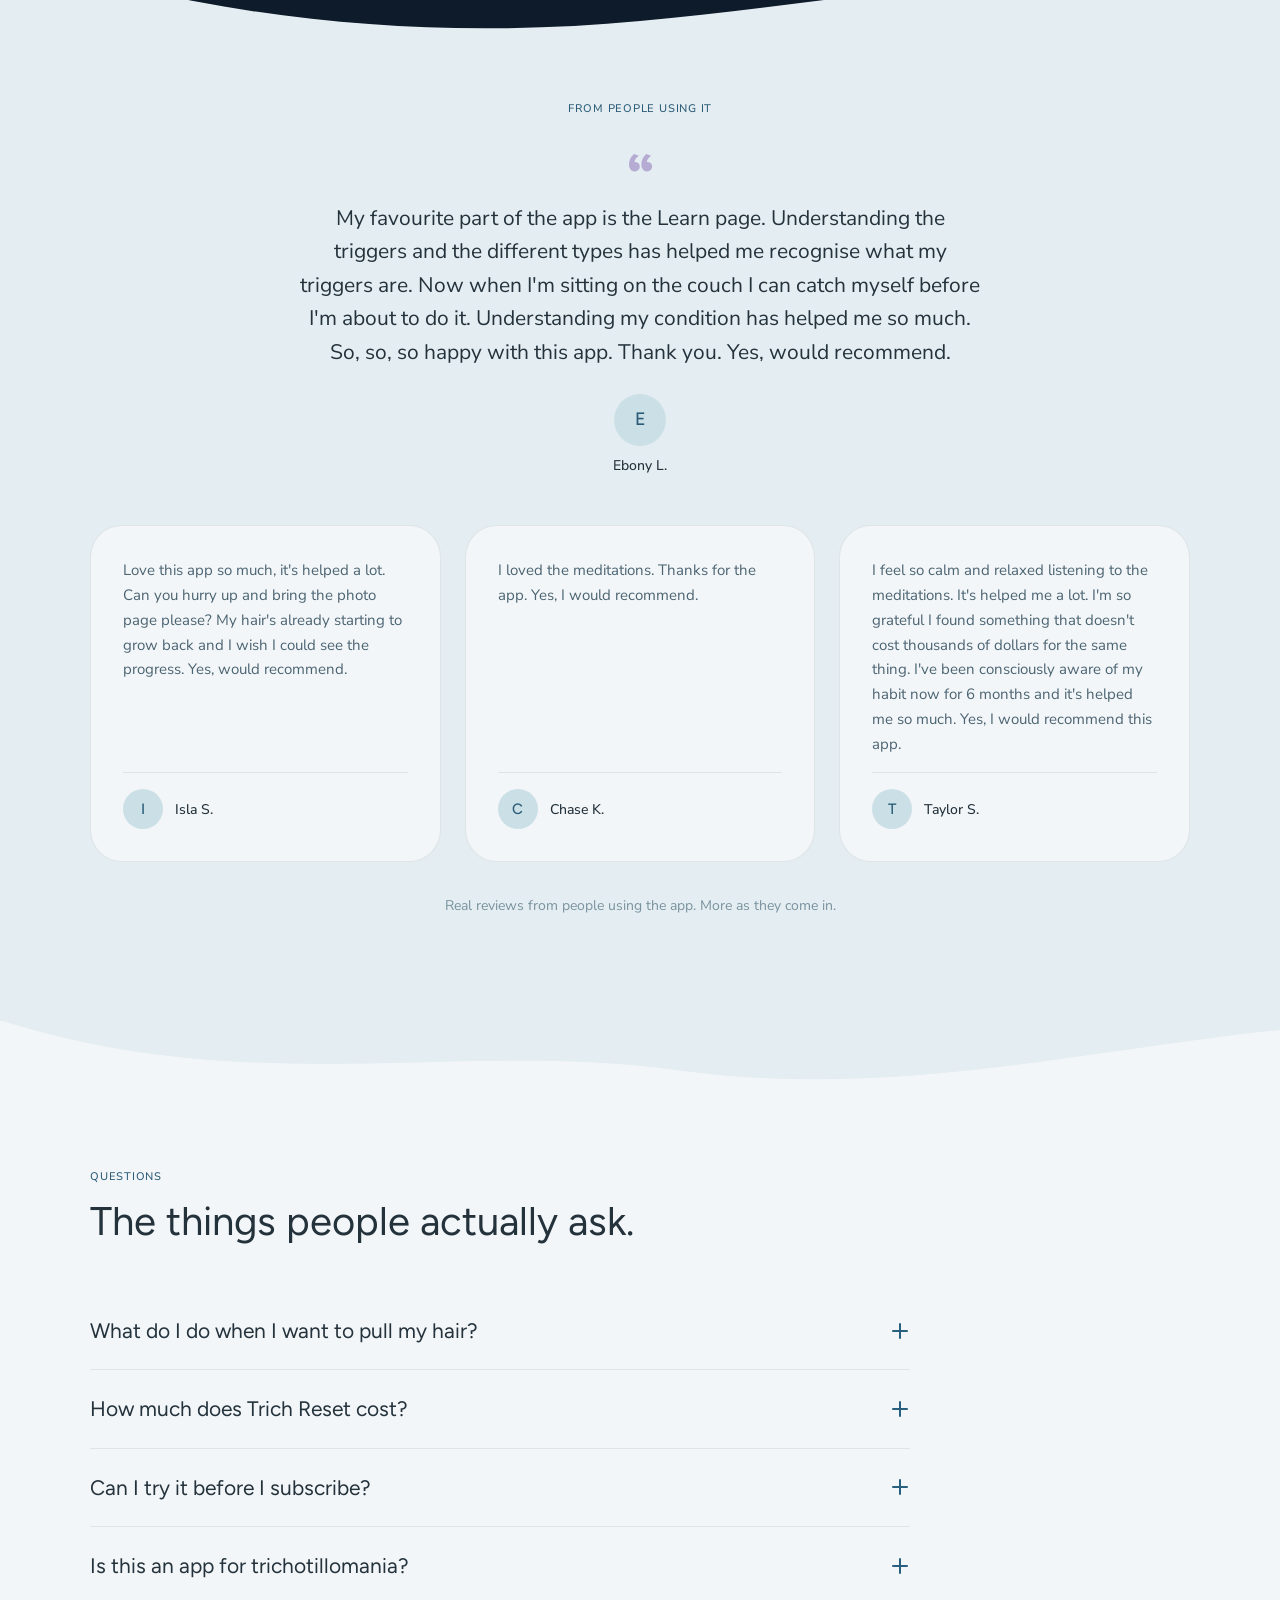
==== commit 2100774b: "Conversion pass for reel traffic: trial stated up front, iPhone path, accurate claims - State the 7-" ====
--- a/index.html
+++ b/index.html
@@ -5,21 +5,21 @@
 <meta name="viewport" content="width=device-width, initial-scale=1">
 
 <title>Trich Reset: Trichotillomania App for Hair Pulling Urges</title>
-<meta name="description" content="The urge hits. You press play. 21 guided meditations, hypnosis and sleep tracks made only for trichotillomania, plus the SCAMP trigger map specialists use. Hear a full one free.">
+<meta name="description" content="The urge hits. You press play. Guided meditations, hypnosis and sleep tracks made only for trichotillomania. Hear one free, then try the app for 7 days.">
 <link rel="canonical" href="https://trichreset.com/">
 <meta name="theme-color" content="#0D1B2A">
 
 <meta property="og:type" content="website">
 <meta property="og:site_name" content="Trich Reset">
 <meta property="og:title" content="Trich Reset: Trichotillomania App for Hair Pulling Urges">
-<meta property="og:description" content="The urge hits. You press play. 21 guided meditations, hypnosis and sleep tracks made only for trichotillomania. Hear a full one free.">
+<meta property="og:description" content="The urge hits. You press play. Guided meditations, hypnosis and sleep tracks made only for trichotillomania. Hear a full one free.">
 <meta property="og:url" content="https://trichreset.com/">
 <meta property="og:image" content="https://trichreset.com/assets/img/og-image.jpg">
 <meta property="og:image:alt" content="Trich Reset, an app for trichotillomania and hair pulling urges">
 
 <meta name="twitter:card" content="summary_large_image">
 <meta name="twitter:title" content="Trich Reset: Trichotillomania App for Hair Pulling Urges">
-<meta name="twitter:description" content="The urge hits. You press play. 21 guided meditations, hypnosis and sleep tracks made only for trichotillomania. Hear a full one free.">
+<meta name="twitter:description" content="The urge hits. You press play. Guided meditations, hypnosis and sleep tracks made only for trichotillomania. Hear a full one free.">
 <meta name="twitter:image" content="https://trichreset.com/assets/img/og-image.jpg">
 
 <link rel="icon" href="assets/img/app-icon-64.png" sizes="64x64">
@@ -66,7 +66,7 @@
    "name": "How much does Trich Reset cost?",
    "acceptedAnswer": {
     "@type": "Answer",
-    "text": "$199.99 a year on the early-bird plan, $249.99 a year, or $26.99 a month, through Google Play. You can hear a full meditation on this page before you decide."
+    "text": "Every plan starts with 7 days free for new members. After that it is A$199.99 a year on the early-bird plan (US$139.99), A$249.99 a year (US$179.99), or A$26.99 a month (US$18.99), through Google Play, which shows the exact price in your currency before you confirm. You can hear a full meditation on this page before you decide."
    }
   },
   {
@@ -74,7 +74,7 @@
    "name": "Can I try it before I subscribe?",
    "acceptedAnswer": {
     "@type": "Answer",
-    "text": "Yes. A full meditation plays on this page, no signup needed, so you can hear the voice and the audio first. Every plan also starts with a 7-day free trial for new subscribers. Cancel in Google Play before the 7 days are up and you won't be charged."
+    "text": "Yes. A full meditation plays on this page, no signup needed, so you can hear the voice and the audio first. Every plan also starts with a 7-day free trial for new members. Google Play asks for a payment method when the trial starts. Cancel in Google Play before the 7 days are up and you won't be charged."
    }
   },
   {
@@ -90,7 +90,7 @@
    "name": "How is Trich Reset different from other trich apps?",
    "acceptedAnswer": {
     "@type": "Answer",
-    "text": "Most hair pulling apps are trackers: they help you count pulling. Trich Reset gives you something to do in the moment itself, with 21 guided meditations, hypnosis and sleep tracks made only for hair pulling, plus the SCAMP trigger map, tracking and lessons. See the full comparison with TrichStop, SkinAware and HabitAware Keen2."
+    "text": "Most hair pulling apps are trackers: they help you count pulling. Trich Reset gives you something to do in the moment itself, with guided meditations, hypnosis and sleep tracks made only for hair pulling, plus the SCAMP trigger map, tracking and lessons. See the full comparison with TrichStop, SkinAware and HabitAware Keen2."
    }
   },
   {
@@ -98,7 +98,7 @@
    "name": "Does it work for skin picking and other BFRBs?",
    "acceptedAnswer": {
     "@type": "Answer",
-    "text": "The app is designed for hair pulling, but the meditations, urge logging and check-ins are built around urges generally, so many people use them for skin picking and other body-focused repetitive behaviours too."
+    "text": "The app is designed for hair pulling, but the meditations, urge logging and check-ins are built around urges generally, so you can use them for skin picking and other body-focused repetitive behaviours too. The lessons are written for hair pulling."
    }
   },
   {
@@ -114,7 +114,7 @@
    "name": "What's on it?",
    "acceptedAnswer": {
     "@type": "Answer",
-    "text": "21 guided meditations, over six hours in all: quick resets for the moment an urge hits, grounding tracks, hypnosis, affirmations, sleep tracks up to an hour long, and the longer Stillness Protocol sessions, with new ones added every month. Urge and pull logging. Daily check-ins. Streaks with badges and milestones. The Learn page: three modules and 17 short reads covering why pulling happens, mapping your patterns with the SCAMP model, and regrowth and self-image. A private journal, a private regrowth photo tracker."
+    "text": "Guided meditations, over six hours in all and growing: quick resets for the moment an urge hits, grounding tracks, hypnosis, affirmations, sleep tracks up to an hour long, and the longer Stillness Protocol sessions, with new ones added every week. Urge and pull logging. Daily check-ins. Streaks with badges and milestones. The Learn page: short reads covering why pulling happens, mapping your patterns with the SCAMP model, and regrowth and self-image. A private journal, a private regrowth photo tracker."
    }
   },
   {
@@ -138,7 +138,7 @@
    "name": "Is it on iPhone?",
    "acceptedAnswer": {
     "@type": "Answer",
-    "text": "Android only for now. iOS is coming soon."
+    "text": "Android only for now. iPhone is coming soon. Email trichreset@gmail.com and we'll tell you when it's ready."
    }
   },
   {
@@ -172,7 +172,7 @@
       <a href="/learn">Learn</a>
       <a href="#faq">Questions</a>
     </nav>
-    <a class="btn btn-primary nav-cta" href="https://play.google.com/store/apps/details?id=trichreset.com&amp;utm_source=trichreset.com&amp;utm_medium=web&amp;utm_campaign=site&amp;utm_content=nav">Get Trich Reset on Google Play</a>
+    <a class="btn btn-primary nav-cta" href="https://play.google.com/store/apps/details?id=trichreset.com&amp;utm_source=trichreset.com&amp;utm_medium=web&amp;utm_campaign=site&amp;utm_content=nav">Start 7 days free</a>
   </div>
 </header>
 
@@ -182,20 +182,21 @@
 <section class="hero dark-zone" id="top">
   <div class="container hero-inner">
     <div class="hero-copy">
-      <p class="label">A trichotillomania app, for Android</p>
+      <p class="label" data-ios-text="A trichotillomania app. Android now, iPhone coming soon.">A trichotillomania app, for Android</p>
       <h1>
         <span>For the <span class="hl">ten seconds</span></span>
         <span>your hand starts moving.</span>
       </h1>
 
       <p class="hero-claim">When the urge hits, press play. A guided reset talks you through the
-moment, breath by breath, until it passes. No white-knuckling. No relying on willpower,
+moment, breath by breath, so it can pass. No white-knuckling. No relying on willpower,
 because willpower was never the problem.</p>
 
       <div class="hero-ctas">
         <a class="btn btn-accent btn-lg" href="#listen">Hear a full one free</a>
-        <a class="btn btn-ghost btn-lg" href="https://play.google.com/store/apps/details?id=trichreset.com&amp;utm_source=trichreset.com&amp;utm_medium=web&amp;utm_campaign=site&amp;utm_content=hero">Get it on Google Play</a>
-      </div>
+        <a class="btn btn-ghost btn-lg" href="https://play.google.com/store/apps/details?id=trichreset.com&amp;utm_source=trichreset.com&amp;utm_medium=web&amp;utm_campaign=site&amp;utm_content=hero">Try 7 days free on Google Play</a>
+      </div>
+      <p class="hero-fine" data-ios-text="The free meditation below plays on your iPhone. The app is on Android today, with iPhone coming soon.">7 days free on every plan for new members. Google Play asks for a payment method at the start. Cancel before the 7 days are up and you pay nothing.</p>
 
       <blockquote class="hero-proof">
         <p>&ldquo;Now when I'm sitting on the couch I can catch myself before I'm about to do it.&rdquo;</p>
@@ -214,7 +215,7 @@
                fetchpriority="high" decoding="async">
         </picture>
       </figure>
-      <p class="organic-caption"><span class="dot" aria-hidden="true"></span> One of them is playable below, free</p>
+      <p class="organic-caption"><span class="dot" aria-hidden="true"></span> A full meditation plays below, free</p>
     </div>
   </div>
 
@@ -258,7 +259,7 @@
           <div class="player-track">
             <input class="scrub" id="scrub" type="range" min="0" max="1000" value="0" step="1"
                    aria-label="Seek within the meditation">
-            <p class="player-time"><span id="tCur">0:00</span><span id="tDur">0:00</span></p>
+            <p class="player-time"><span id="tCur">0:00</span><span id="tDur">10:00</span></p>
           </div>
         </div>
 
@@ -270,6 +271,10 @@
       </div>
     </div>
 
+    <p class="listen-after">That's one. The full library is in the app, with hypnosis, sleep tracks up to an hour long
+and the full Stillness Protocol, and a new meditation every week. <strong>7 days free</strong>, then <strong>A$199.99 a year</strong>
+(US$139.99), which is A$16.67 a month.</p>
+    <p class="listen-cta"><a class="btn btn-accent btn-lg" href="https://play.google.com/store/apps/details?id=trichreset.com&amp;utm_source=trichreset.com&amp;utm_medium=web&amp;utm_campaign=site&amp;utm_content=listen">Try 7 days free on Google Play</a></p>
     <ul class="listen-proof">
       <li>
         <blockquote>
@@ -280,17 +285,11 @@
       </li>
       <li>
         <blockquote>
-          <p>&ldquo;Love this app so much, it's helped a lot. &hellip; My hair's already starting to grow
-            back &hellip;&rdquo;</p>
+          <p>&ldquo;Love this app so much, it's helped a lot. &hellip;&rdquo;</p>
           <footer><cite>Isla S.</cite></footer>
         </blockquote>
       </li>
     </ul>
-
-    <p class="listen-after">That's one. <strong>20 more</strong> are waiting inside the app,
-including hypnosis, sleep tracks up to an hour long and the full Stillness Protocol, with new
-ones every month. <strong>$199.99 a year</strong>, which is $16.67 a month, through Google Play.
-      <a href="https://play.google.com/store/apps/details?id=trichreset.com&amp;utm_source=trichreset.com&amp;utm_medium=web&amp;utm_campaign=site&amp;utm_content=listen">Get Trich Reset on Google Play</a></p>
   </div>
 
   <svg class="curve curve-down curve-base" viewBox="0 0 1440 90" preserveAspectRatio="none" aria-hidden="true" focusable="false">
@@ -307,9 +306,8 @@
       <p>Short resets for the middle of the day, when you just need to break the moment and carry
         on. You don't have to sit for forty minutes. And longer, deeper sessions for the morning
         or night, when you do have the time to properly settle in.</p>
-      <p class="feature-meta">New meditations land every month, so there's always one you haven't
-        heard yet.</p>
-      <a class="btn btn-primary" href="https://play.google.com/store/apps/details?id=trichreset.com&amp;utm_source=trichreset.com&amp;utm_medium=web&amp;utm_campaign=site&amp;utm_content=features">Get Trich Reset on Google Play</a>
+      <p class="feature-meta">New meditations land every week, so there's always one you haven't heard yet.</p>
+      <a class="btn btn-primary" href="https://play.google.com/store/apps/details?id=trichreset.com&amp;utm_source=trichreset.com&amp;utm_medium=web&amp;utm_campaign=site&amp;utm_content=features">Try 7 days free on Google Play</a>
     </div>
     <div class="feature-media">
       <figure class="organic organic-2">
@@ -323,8 +321,7 @@
 </section>
 
 <!-- ==================== THE MEDITATION LIBRARY ====================
-     All 21 tracks with their real covers, grouped by when you'd use them.
-     Counts and lengths from the live audio_tracks table (15 Oct 2026).
+     Tracks with their real covers, grouped by when you'd use them. No total count here: a new track goes live most Fridays. Lengths from the live audio_tracks table.
      Covers: assets/img/covers/<slug>.webp|jpg (400px, from the app's assets/covers).
      ================================================================ -->
 <section class="band band-surface" id="library">
@@ -334,14 +331,13 @@
   <div class="container">
     <div class="grid-head">
       <p class="label">The meditation library</p>
-      <h2>21 meditations.<br>Over <span class="hl">six hours</span> of listening.</h2>
-      <p class="lede">Not a handful of tracks. A full library that covers the whole day, from the
-        moment your hand starts moving to the moment you fall asleep.</p>
+      <h2>A growing library.<br>Over <span class="hl">six hours</span> of listening.</h2>
+      <p class="lede">Not a handful of tracks. A full library that covers the whole day, from the moment your hand starts moving to the moment you fall asleep. New ones land every week.</p>
     </div>
     <div class="lib-group">
       <div class="lib-group-head">
         <h3>In the moment.</h3>
-        <p class="lib-count">6 tracks · 4 to 11 min</p>
+        <p class="lib-count">4 to 11 min</p>
         <p class="lib-sub">For when the urge is already here.</p>
       </div>
       <ul class="covers">
@@ -356,7 +352,7 @@
     <div class="lib-group">
       <div class="lib-group-head">
         <h3>Through the day.</h3>
-        <p class="lib-count">5 tracks · about 10 min each</p>
+        <p class="lib-count">about 10 min each</p>
         <p class="lib-sub">Grounding for the moments pulling tends to start.</p>
       </div>
       <ul class="covers">
@@ -370,7 +366,7 @@
     <div class="lib-group">
       <div class="lib-group-head">
         <h3>Deeper work.</h3>
-        <p class="lib-count">6 tracks · 14 to 40 min</p>
+        <p class="lib-count">14 to 40 min</p>
         <p class="lib-sub">Protocols, hypnosis and affirmations for when you have time to settle in.</p>
       </div>
       <ul class="covers">
@@ -385,7 +381,7 @@
     <div class="lib-group">
       <div class="lib-group-head">
         <h3>Into sleep.</h3>
-        <p class="lib-count">4 tracks · 20 to 60 min</p>
+        <p class="lib-count">20 to 60 min</p>
         <p class="lib-sub">For pulling in bed and the hour before it.</p>
       </div>
       <ul class="covers">
@@ -417,8 +413,7 @@
         <p>One hypnotherapy session usually costs A$150 to A$300 in Australia, and US$100 to
           US$250 in the United States. The first one often costs more. Because hypnosis works through repetition, most people need several sessions,
           and you pay every time.</p>
-        <p>Trich Reset gives you all 21 tracks, including hypnosis, sleep, affirmations and full
-          protocols, for A$199.99 a year. That's about the price of a single session, and
+        <p>Trich Reset gives you every track, including hypnosis, sleep, affirmations and full protocols, for A$199.99 a year (US$139.99). That's about the price of a single session, and
           you can play every track as many times as you want.</p>
         <p class="lib-source">Session prices from Australian hypnotherapy price guides and Thervo's US
           hypnotherapy cost guide, October 2026.
@@ -455,7 +450,7 @@
     <div class="feature-copy">
       <p class="label">How the audio is made</p>
       <h2>Sound designed to<br><span class="hl">quiet a busy mind.</span></h2>
-      <p>Under the voice in every session there's a quiet sound bed. Two tones, slightly apart,
+      <p>Under the voice in the sleep and hypnosis tracks there's a quiet sound bed. Two tones, slightly apart,
         one in each ear, that your brain hears as a single slow pulse. It's called binaural audio,
         and it's designed to invite your brain waves to slow down and follow that rhythm.</p>
       <p>As your mind shifts out of busy, everyday thinking and into a calmer, more relaxed state,
@@ -464,10 +459,8 @@
       <p>Come back to it night after night and you're practising a new response to the urge:
         notice it, pause, choose something else. <strong>Habits are learned, and with repetition they can
         be relearned.</strong> That's the rewiring every session is built around.</p>
-      <p>At night the pulse runs low, down where the body drifts toward rest, and eases you toward
-        sleep. In the morning it runs higher, up where attention sharpens, so you come out awake
-        and set for the day rather than heavy.</p>
-      <p class="feature-meta">Best with headphones. It still works without them.</p>
+      <p>The pulse runs low, down where the body drifts toward rest, and eases you toward sleep.</p>
+      <p class="feature-meta">Use headphones for these tracks. If you have epilepsy, skip them: the app marks each one.</p>
     </div>
     <div class="feature-media">
       <figure class="phone-shot">
@@ -534,7 +527,7 @@
       <p>Some people pull for the feel of it. Some when a certain thought shows up. Some to take
         the edge off boredom or stress. Some barely notice their hand has moved. Most people are
         more than one of these, and that is normal.</p>
-      <p>Three modules and 17 short reads, built on <strong>SCAMP</strong>: the same five-part trigger
+      <p>Short reads, built on <strong>SCAMP</strong>: the same five-part trigger
 map BFRB specialist therapists work from. Plain enough to get through on a bad night.</p>
       <ul class="learn-modules">
         <li><b>Why it happens.</b> Where pulling comes from, and why willpower was never the thing
@@ -547,7 +540,7 @@
     </div>
     <div class="feature-media">
       <figure class="phone-shot">
-        <picture><source type="image/webp" srcset="assets/img/app/screen-3.webp"><img src="assets/img/app/screen-3.jpg" width="540" height="960" alt="Trich Reset app screen: the Learn tab, three modules and seventeen lessons" loading="lazy" decoding="async"></picture>
+        <picture><source type="image/webp" srcset="assets/img/app/screen-3.webp"><img src="assets/img/app/screen-3.jpg" width="540" height="960" alt="Trich Reset app screen: the Learn tab and its lessons" loading="lazy" decoding="async"></picture>
       </figure>
     </div>
   </div>
@@ -620,7 +613,7 @@
       <li class="card soft">
         <span class="glyph glyph-road" aria-hidden="true"></span>
         <h3>Always growing.</h3>
-        <p>The private regrowth photo tracker is already in, so you can watch your hair come back.
+        <p>The private regrowth photo tracker is already in, so you can keep your own record over time.
           Next up: photo journaling and new meditations. The app is alive and being worked on.</p>
       </li>
     </ul>
@@ -649,7 +642,7 @@
 </li>
 <li class="card soft">
 <span class="glyph glyph-badge" aria-hidden="true"></span>
-<h3>21 tracks for the urge itself.</h3>
+<h3>Audio for the urge itself.</h3>
 <p>Resets from four minutes, hypnosis, protocols for automatic and focused pulling, and sleep
 tracks up to an hour. None of the other apps in our comparison list hypnosis or sleep tracks
 for pulling.</p>
@@ -663,8 +656,7 @@
 <li class="card soft">
 <span class="glyph glyph-check" aria-hidden="true"></span>
 <h3>A year for the price of two weeks.</h3>
-<p>Online trich therapy programs run around US$60 to US$90 a week. Trich Reset is A$199.99 for
-the whole year, and it's there at 11pm on a Sunday.</p>
+<p>Online trich therapy programs run around US$60 to US$90 a week. Trich Reset is US$139.99 (A$199.99) for the whole year, and it's there at 11pm on a Sunday.</p>
 </li>
 <li class="card soft">
 <span class="glyph glyph-badge" aria-hidden="true"></span>
@@ -692,7 +684,7 @@
       <p class="label">Trichotillomania app cost</p>
       <h2>A whole year for about<br>the price of <span class="hl">one session.</span></h2>
       <p class="lede">One hypnotherapy session usually costs A$150 to A$300 in Australia, or US$100 to
-US$250 in the US. Trich Reset is <strong>A$199.99 for the year</strong>, $16.67 a month, for a calmer way through every urge, a
+US$250 in the US. Every plan starts with <strong>7 days free</strong>. After that, Trich Reset is <strong>A$199.99 for the year</strong> (US$139.99), A$16.67 a month, for a calmer way through every urge, a
 clear picture of your own pattern, lessons that explain why it happens, and a meditation library
 you can replay as often as you like. Choose your plan in the app once your account is set up.</p>
     </div>
@@ -700,33 +692,31 @@
     <ul class="plans">
       <li class="card plan plan-lead">
         <p class="label">Early Bird, annual</p>
-        <p class="plan-price">$199.99<span>/year</span></p>
-        <p class="plan-permonth">that's $16.67 a month</p>
-        <p class="plan-desc">Everything in the app. Billed once a year.</p>
-        <a class="btn btn-primary" href="https://play.google.com/store/apps/details?id=trichreset.com&amp;utm_source=trichreset.com&amp;utm_medium=web&amp;utm_campaign=site&amp;utm_content=pricing">Get Trich Reset on Google Play</a>
+        <p class="plan-price">A$199.99<span>/year</span></p>
+        <p class="plan-permonth">A$16.67 a month. US$139.99 a year in the US</p>
+        <p class="plan-desc">Everything in the app. 7 days free, then billed once a year.</p>
+        <a class="btn btn-primary" href="https://play.google.com/store/apps/details?id=trichreset.com&amp;utm_source=trichreset.com&amp;utm_medium=web&amp;utm_campaign=site&amp;utm_content=pricing">Try 7 days free on Google Play</a>
       </li>
       <li class="card plan">
         <p class="label">The Full Reset, annual</p>
-        <p class="plan-price">$249.99<span>/year</span></p>
-        <p class="plan-permonth">that's $20.83 a month</p>
-        <p class="plan-desc">Everything in the app. Billed once a year.</p>
-        <a class="btn btn-ghost" href="https://play.google.com/store/apps/details?id=trichreset.com&amp;utm_source=trichreset.com&amp;utm_medium=web&amp;utm_campaign=site&amp;utm_content=pricing">Get Trich Reset on Google Play</a>
+        <p class="plan-price">A$249.99<span>/year</span></p>
+        <p class="plan-permonth">A$20.83 a month. US$179.99 a year in the US</p>
+        <p class="plan-desc">Everything in the app. 7 days free, then billed once a year.</p>
+        <a class="btn btn-ghost" href="https://play.google.com/store/apps/details?id=trichreset.com&amp;utm_source=trichreset.com&amp;utm_medium=web&amp;utm_campaign=site&amp;utm_content=pricing">Try 7 days free on Google Play</a>
       </li>
       <li class="card plan">
         <p class="label">The Full Reset, monthly</p>
-        <p class="plan-price">$26.99<span>/month</span></p>
-        <p class="plan-permonth">cancel anytime</p>
-        <p class="plan-desc">Everything in the app. Billed each month.</p>
-        <a class="btn btn-ghost" href="https://play.google.com/store/apps/details?id=trichreset.com&amp;utm_source=trichreset.com&amp;utm_medium=web&amp;utm_campaign=site&amp;utm_content=pricing">Get Trich Reset on Google Play</a>
+        <p class="plan-price">A$26.99<span>/month</span></p>
+        <p class="plan-permonth">US$18.99 a month in the US. Cancel anytime</p>
+        <p class="plan-desc">Everything in the app. 7 days free, then billed each month.</p>
+        <a class="btn btn-ghost" href="https://play.google.com/store/apps/details?id=trichreset.com&amp;utm_source=trichreset.com&amp;utm_medium=web&amp;utm_campaign=site&amp;utm_content=pricing">Try 7 days free on Google Play</a>
       </li>
     </ul>
 
     <p class="compare">This is the app built for hair pulling, start to finish. Not a general
-wellness app with a setting for it, and not a skin picking app with hair pulling added on. <strong>$199.99 for a year</strong> works out to
-      <strong>$16.67 a month</strong>, and you have almost certainly spent more than that on
+wellness app with a setting for it, and not a skin picking app with hair pulling added on. <strong>A$199.99 for a year</strong> works out to <strong>A$16.67 a month</strong>, and you have almost certainly spent more than that on
       things that didn't hold.</p>
-    <p class="compare-note">Google Play shows the price in your local currency. Want to hear it
-      first? There's a full meditation playable <a href="#listen">further up this page</a>.</p>
+    <p class="compare-note">Google Play shows the exact price in your local currency before you confirm, and asks for a payment method when the trial starts. Cancel before the 7 days are up and you pay nothing. Want to hear it first? There's a full meditation playable <a href="#listen">further up this page</a>.</p>
   </div>
 </section>
 
@@ -820,15 +810,13 @@
 
       <div class="qa">
         <h2><button type="button" aria-expanded="false">How much does Trich Reset cost?<span class="pm" aria-hidden="true"></span></button></h2>
-        <div class="a"><p>$199.99 a year on the early-bird plan, $249.99 a year, or $26.99 a month,
-          through Google Play. You can hear a full meditation on this page before you decide.</p></div>
+        <div class="a"><p>Every plan starts with 7 days free for new members. After that it is A$199.99 a year on the early-bird plan (US$139.99), A$249.99 a year (US$179.99), or A$26.99 a month (US$18.99), through Google Play, which shows the exact price in your currency before you confirm. You can hear a full meditation on this page before you decide.</p></div>
       </div>
 
       <div class="qa">
         <h2><button type="button" aria-expanded="false">Can I try it before I subscribe?<span class="pm" aria-hidden="true"></span></button></h2>
         <div class="a"><p>Yes. A full meditation plays on this page, no signup needed, so you can
-          hear the voice and the audio first. Every plan also starts with a 7-day free trial for
-          new subscribers. Cancel in Google Play before the 7 days are up and you won't be charged.</p></div>
+          hear the voice and the audio first. Every plan also starts with a 7-day free trial for new members. Google Play asks for a payment method when the trial starts. Cancel in Google Play before the 7 days are up and you won't be charged.</p></div>
       </div>
 
       <div class="qa">
@@ -841,16 +829,14 @@
       <div class="qa">
         <h2><button type="button" aria-expanded="false">How is Trich Reset different from other trich apps?<span class="pm" aria-hidden="true"></span></button></h2>
 <div class="a"><p>Most hair pulling apps are trackers: they help you count pulling. Trich Reset
-gives you something to do in the moment itself, with 21 guided meditations, hypnosis and sleep
-tracks made only for hair pulling, plus the SCAMP trigger map, tracking and lessons. See the
+gives you something to do in the moment itself, with guided meditations, hypnosis and sleep tracks made only for hair pulling, plus the SCAMP trigger map, tracking and lessons. See the
 <a href="/trichotillomania-apps">full comparison</a> with TrichStop, SkinAware and HabitAware
 Keen2.</p></div>
 </div>
 <div class="qa">
 <h2><button type="button" aria-expanded="false">Does it work for skin picking and other BFRBs?<span class="pm" aria-hidden="true"></span></button></h2>
         <div class="a"><p>The app is designed for hair pulling, but the meditations, urge logging
-          and check-ins are built around urges generally, so many people use them for skin picking
-          and other body-focused repetitive behaviours too.</p></div>
+          and check-ins are built around urges generally, so you can use them for skin picking and other body-focused repetitive behaviours too. The lessons are written for hair pulling.</p></div>
       </div>
 
       <div class="qa">
@@ -862,11 +848,10 @@
 
       <div class="qa">
         <h2><button type="button" aria-expanded="false">What's on it?<span class="pm" aria-hidden="true"></span></button></h2>
-        <div class="a"><p>21 guided meditations, over six hours in all: quick resets for the moment
+        <div class="a"><p>Guided meditations, over six hours in all and growing: quick resets for the moment
           an urge hits, grounding tracks, hypnosis, affirmations, sleep tracks up to an hour long,
-          and the longer Stillness Protocol sessions, with new ones added every month. Urge and
-          pull logging. Daily check-ins. Streaks with badges and milestones. The
-          Learn page: three modules and 17 short reads covering why pulling happens, mapping your
+          and the longer Stillness Protocol sessions, with new ones added every week. Urge and
+          pull logging. Daily check-ins. Streaks with badges and milestones. The Learn page: short reads covering why pulling happens, mapping your
           patterns with the SCAMP model, and regrowth and self-image. A private journal, a private
           regrowth photo tracker.</p></div>
       </div>
@@ -885,7 +870,7 @@
 
       <div class="qa">
         <h2><button type="button" aria-expanded="false">Is it on iPhone?<span class="pm" aria-hidden="true"></span></button></h2>
-        <div class="a"><p>Android only for now. iOS is coming soon.</p></div>
+        <div class="a"><p>Android only for now. iPhone is coming soon. <a href="mailto:trichreset@gmail.com?subject=iPhone%20list&amp;body=Please%20email%20me%20when%20Trich%20Reset%20is%20on%20iPhone.">Email us</a> and we'll tell you when it's ready.</p></div>
       </div>
 
       <div class="qa">
@@ -910,7 +895,7 @@
     <dl class="trust-facts">
       <div><dt>Contact</dt><dd><a href="mailto:trichreset@gmail.com">trichreset@gmail.com</a></dd></div>
       <div><dt>Platform</dt><dd>Android, on Google Play</dd></div>
-      <div><dt>Policies</dt><dd><a href="privacy.html">Privacy policy</a> · <a href="delete-account.html">Delete your account</a></dd></div>
+      <div><dt>Policies</dt><dd><a href="privacy.html">Privacy policy</a> · <a href="terms.html">Terms of use</a> · <a href="delete-account.html">Delete your account</a></dd></div>
     </dl>
   </div>
 </section>
@@ -923,9 +908,8 @@
   <div class="container footer-inner">
     <p class="label">One more time</p>
     <p class="footer-h">You shouldn't have to keep your hair<br>short to feel in control.</p>
-    <p class="footer-price"><strong>$199.99 a year, which is $16.67 a month.</strong> A subscription is
-      required to use the app.</p>
-    <a class="btn btn-primary btn-lg" href="https://play.google.com/store/apps/details?id=trichreset.com&amp;utm_source=trichreset.com&amp;utm_medium=web&amp;utm_campaign=site&amp;utm_content=footer">Get Trich Reset on Google Play</a>
+    <p class="footer-price"><strong>7 days free, then A$199.99 a year (US$139.99).</strong> A subscription is required to use the app.</p>
+    <a class="btn btn-primary btn-lg" href="https://play.google.com/store/apps/details?id=trichreset.com&amp;utm_source=trichreset.com&amp;utm_medium=web&amp;utm_campaign=site&amp;utm_content=footer">Try 7 days free on Google Play</a>
 
     <ul class="footer-links">
       <li><a href="#listen">Hear a meditation</a></li>
@@ -933,6 +917,7 @@
       <li><a href="#faq">Questions</a></li>
     <li><a href="/learn">Learn about trichotillomania</a></li>
       <li><a href="privacy.html">Privacy</a></li>
+      <li><a href="terms.html">Terms</a></li>
       <li><a href="delete-account.html">Delete your account</a></li>
     </ul>
     <p class="footer-fine">© <span id="yr">2026</span> Trich Reset. All rights reserved.</p>
--- a/styles.css
+++ b/styles.css
@@ -664,6 +664,7 @@
   border-left: 2px solid var(--mauve-primary);
 }
 .hero-ctas { display: flex; flex-wrap: wrap; gap: var(--space-md); }
+.hero-fine { margin: var(--space-md) 0 0; max-width: 46ch; font-size: var(--web-small); color: var(--text-secondary); }
 .hero-proof { margin: var(--space-xl) 0 0; max-width: 46ch; }
 .hero-proof p { font-size: 17px; line-height: 1.55; color: var(--text-primary); font-style: italic; }
 .hero-proof footer { margin-top: var(--space-sm); font-size: var(--web-small); color: var(--text-muted); }
@@ -687,6 +688,8 @@
   color: var(--text-secondary);
 }
 .listen-after a { display: inline-block; margin-top: var(--space-sm); color: var(--link-color); font-weight: 500; }
+
+.listen-cta { margin-top: var(--space-base); }
 
 /* ---------------------------------------------------- the full library */
 .lib-count {
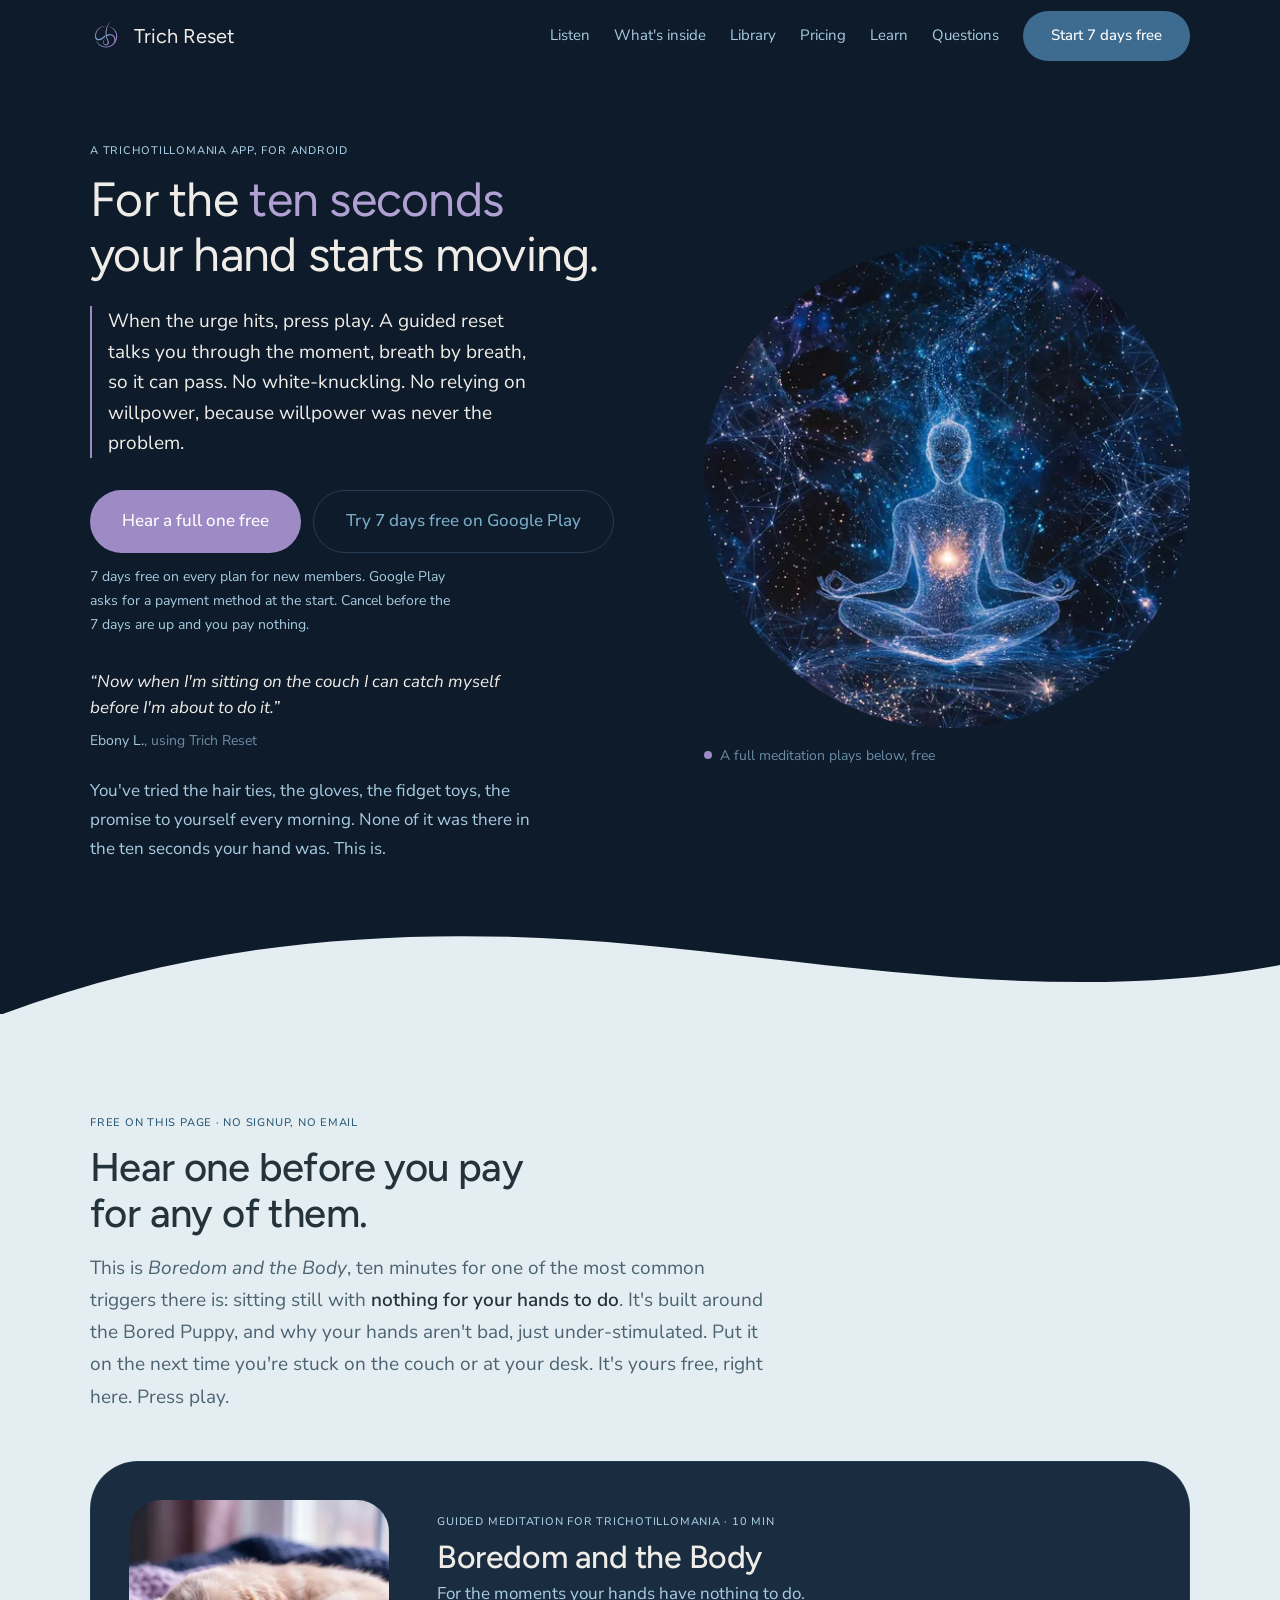
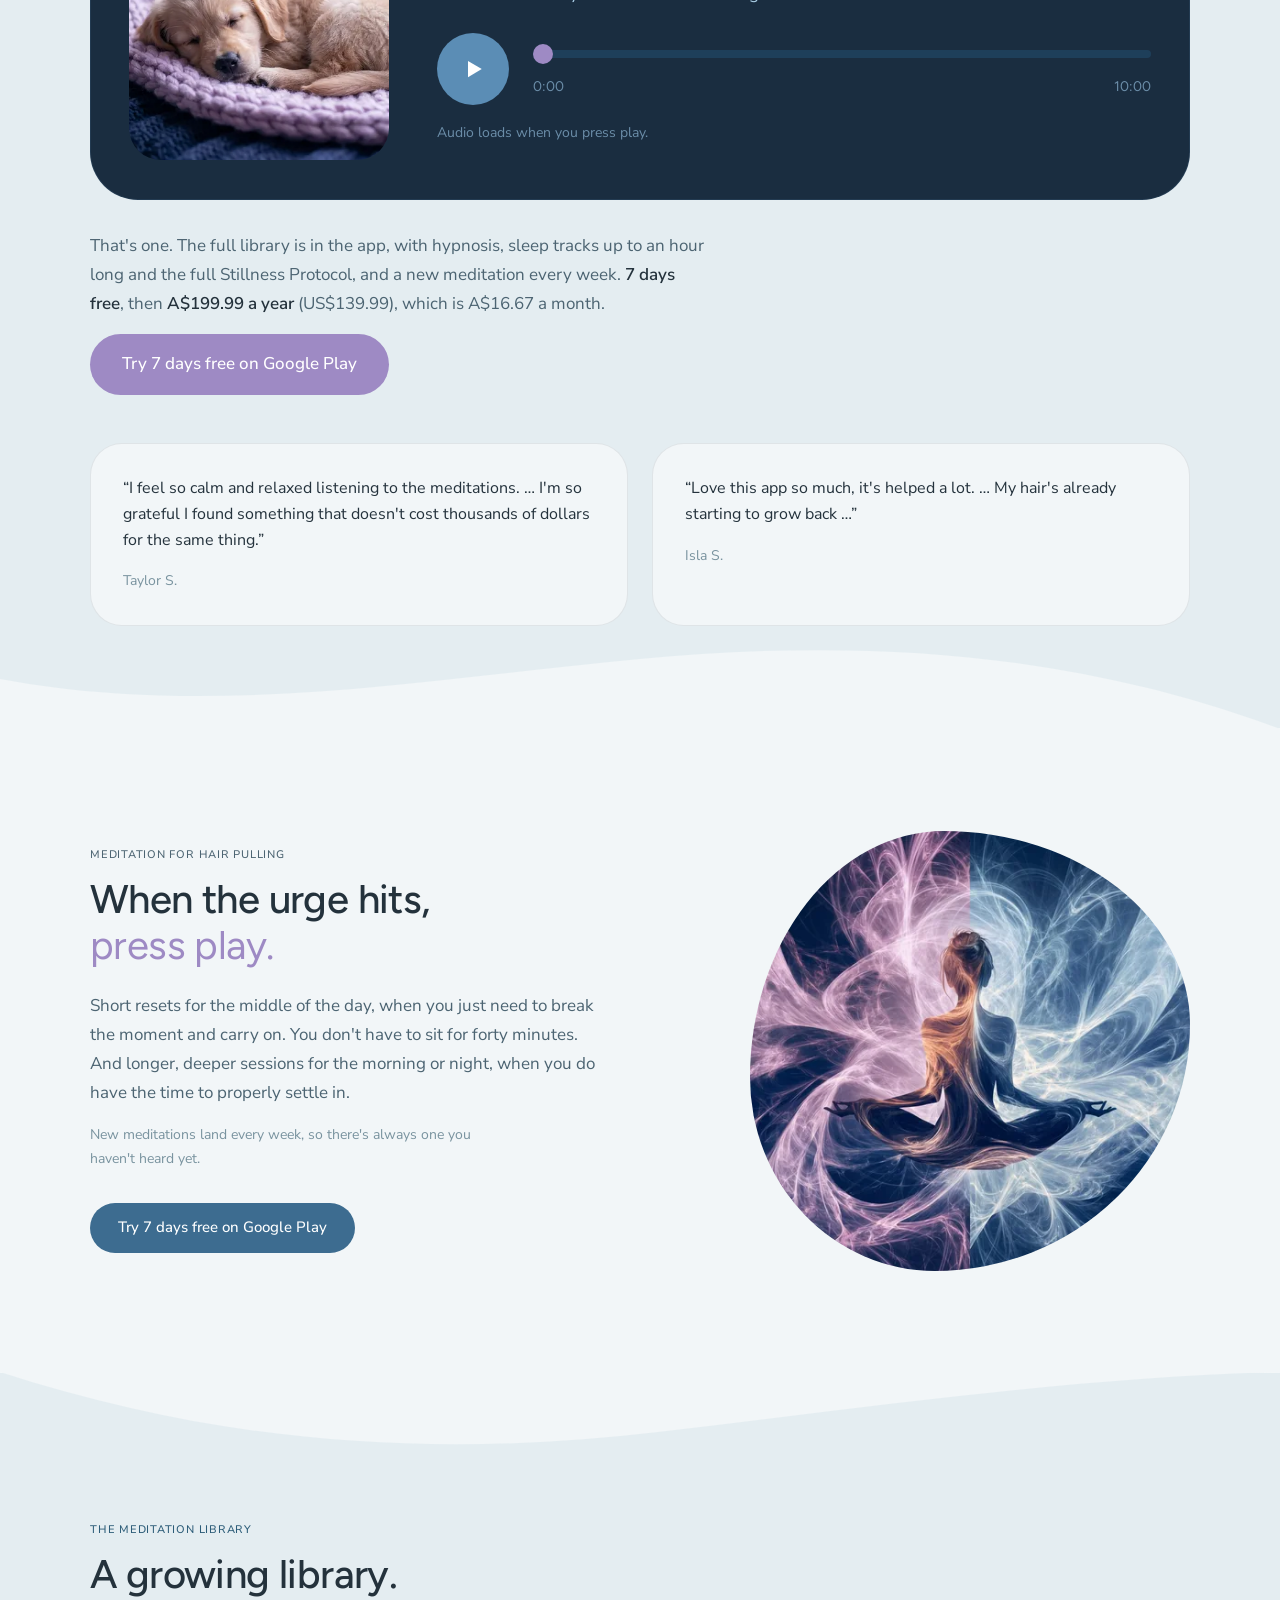
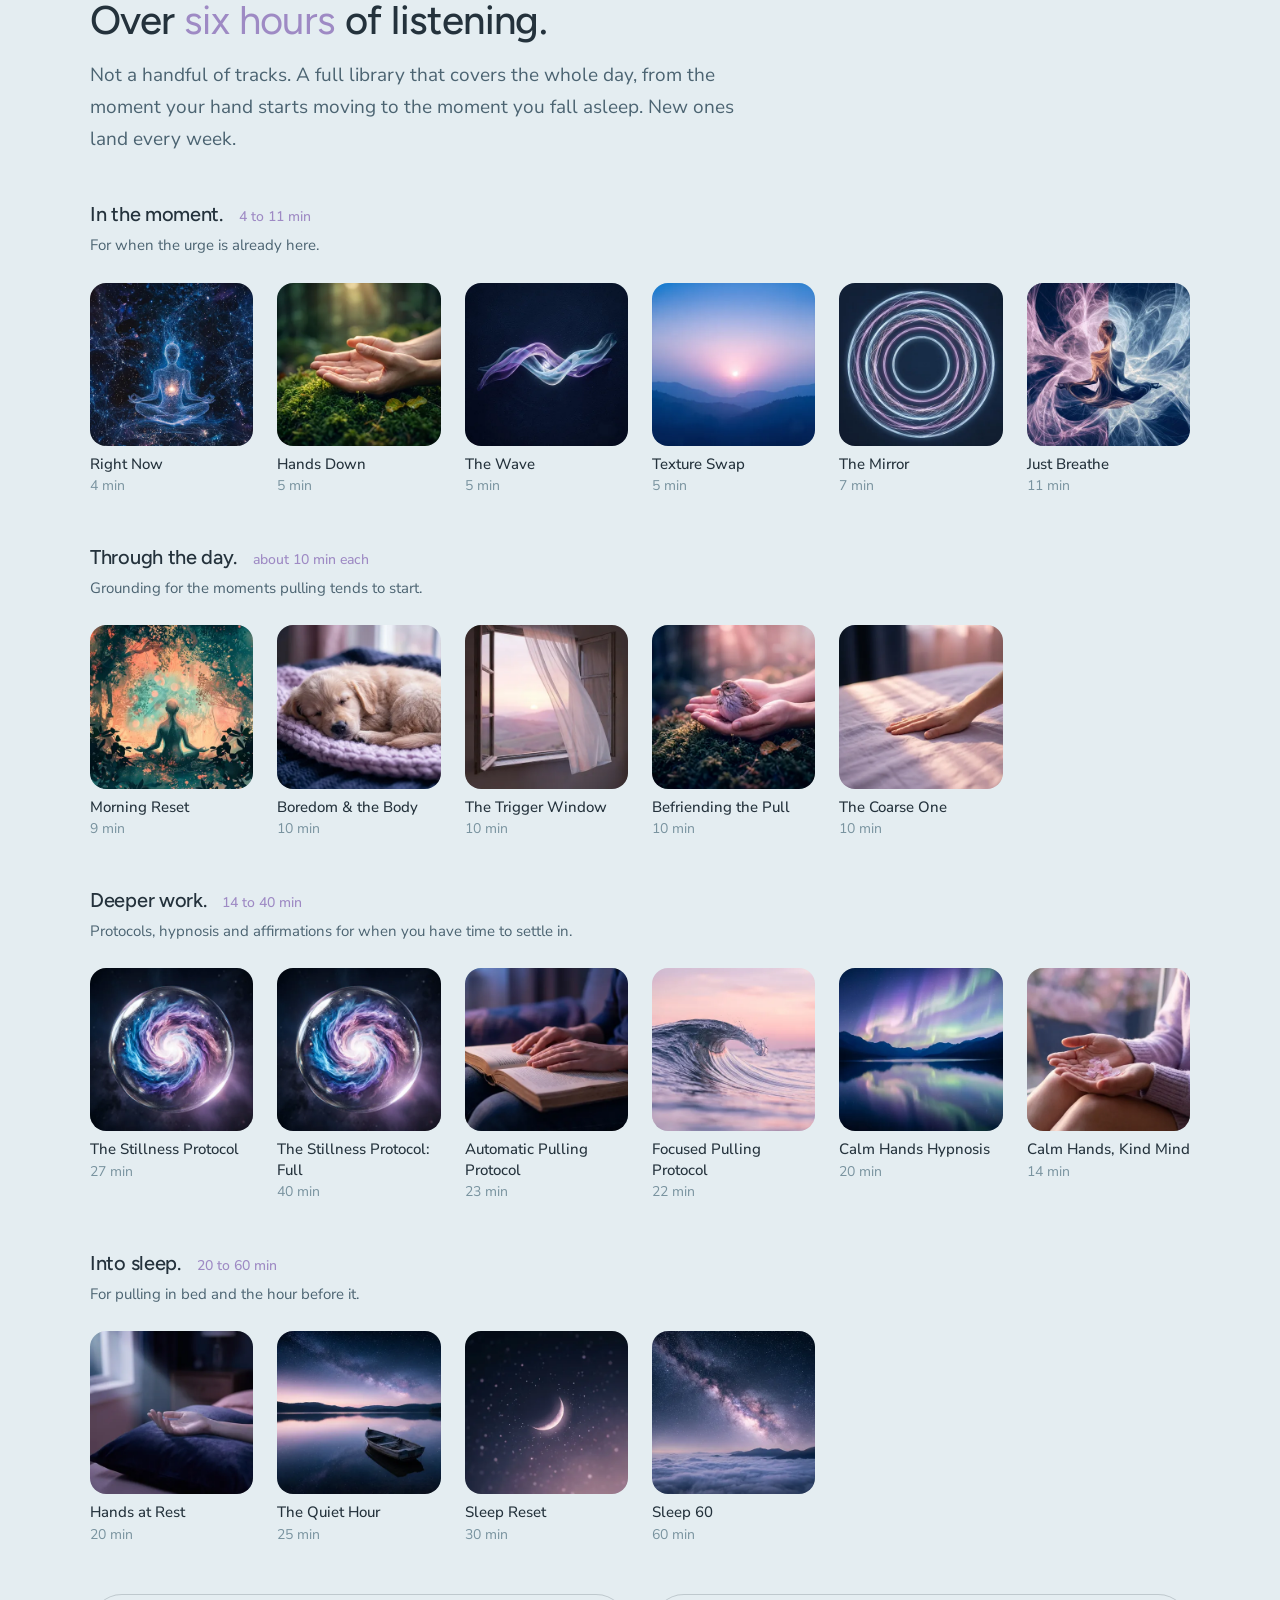
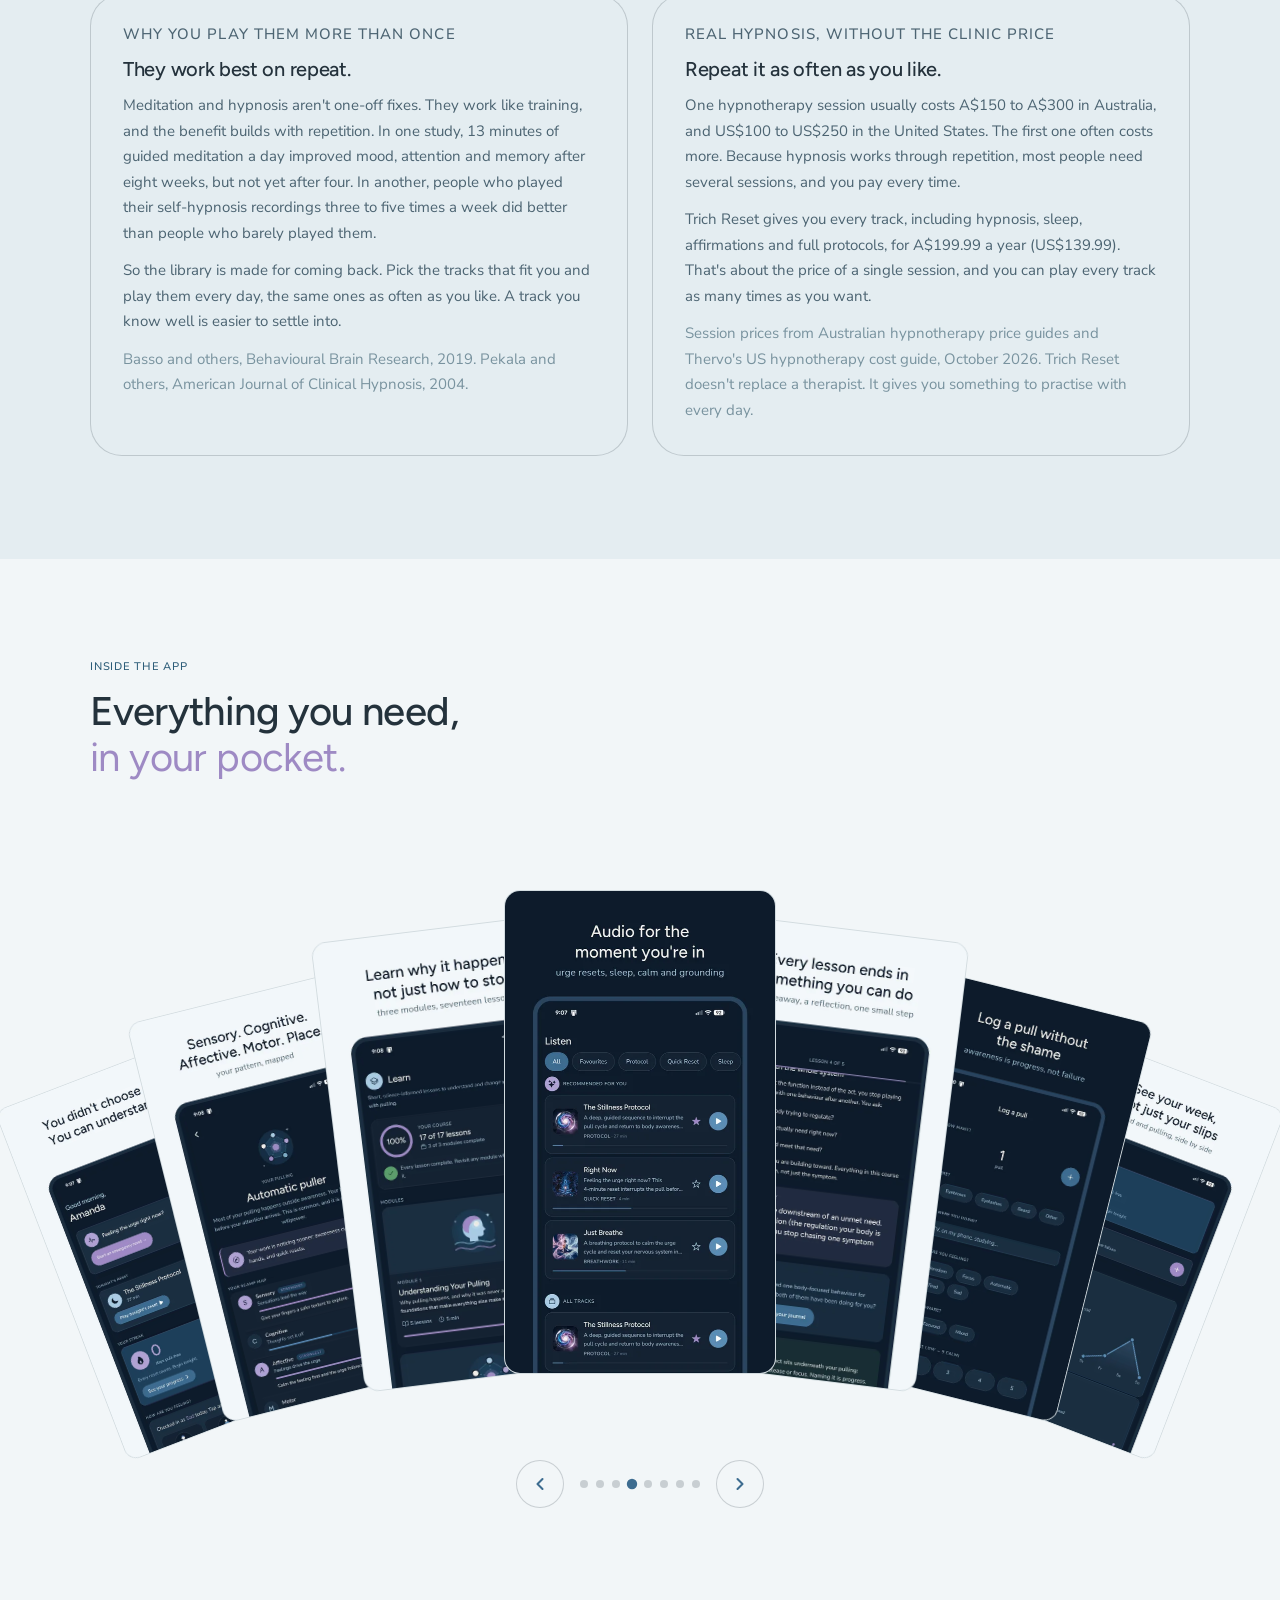
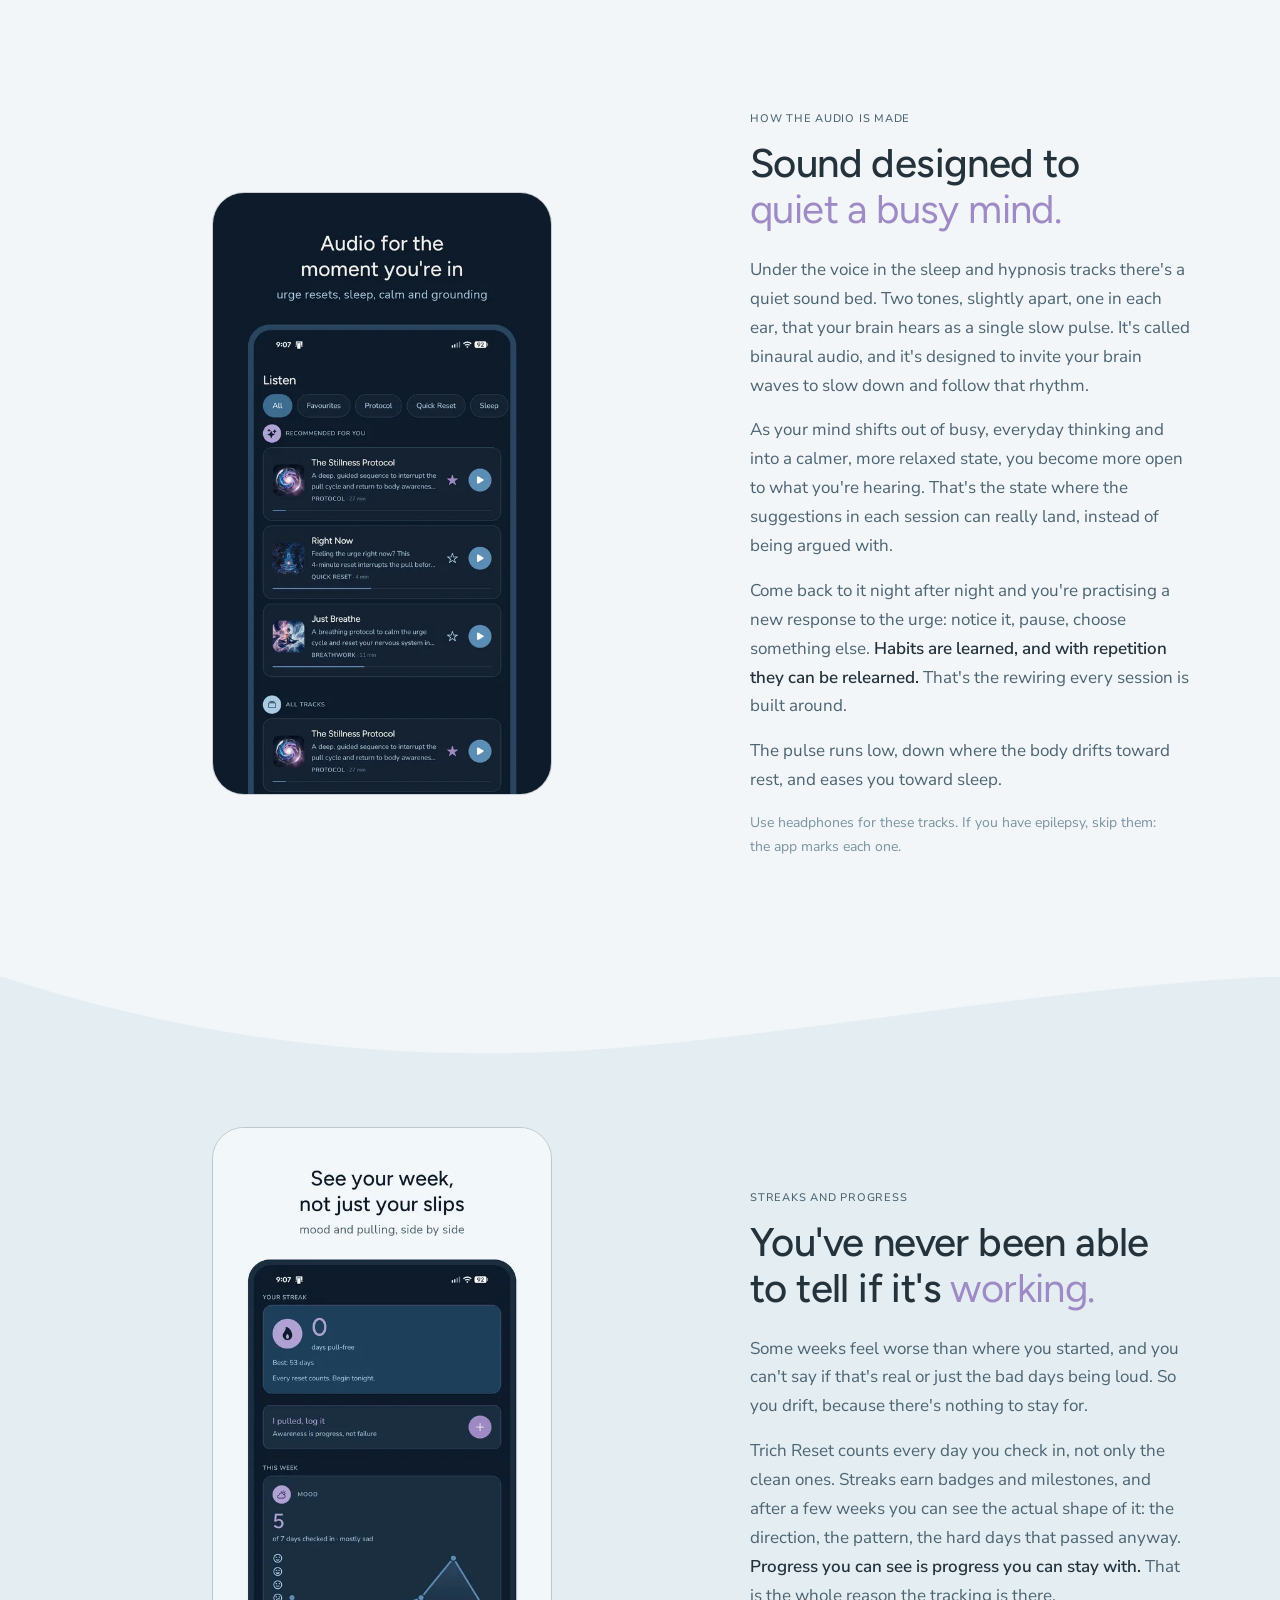
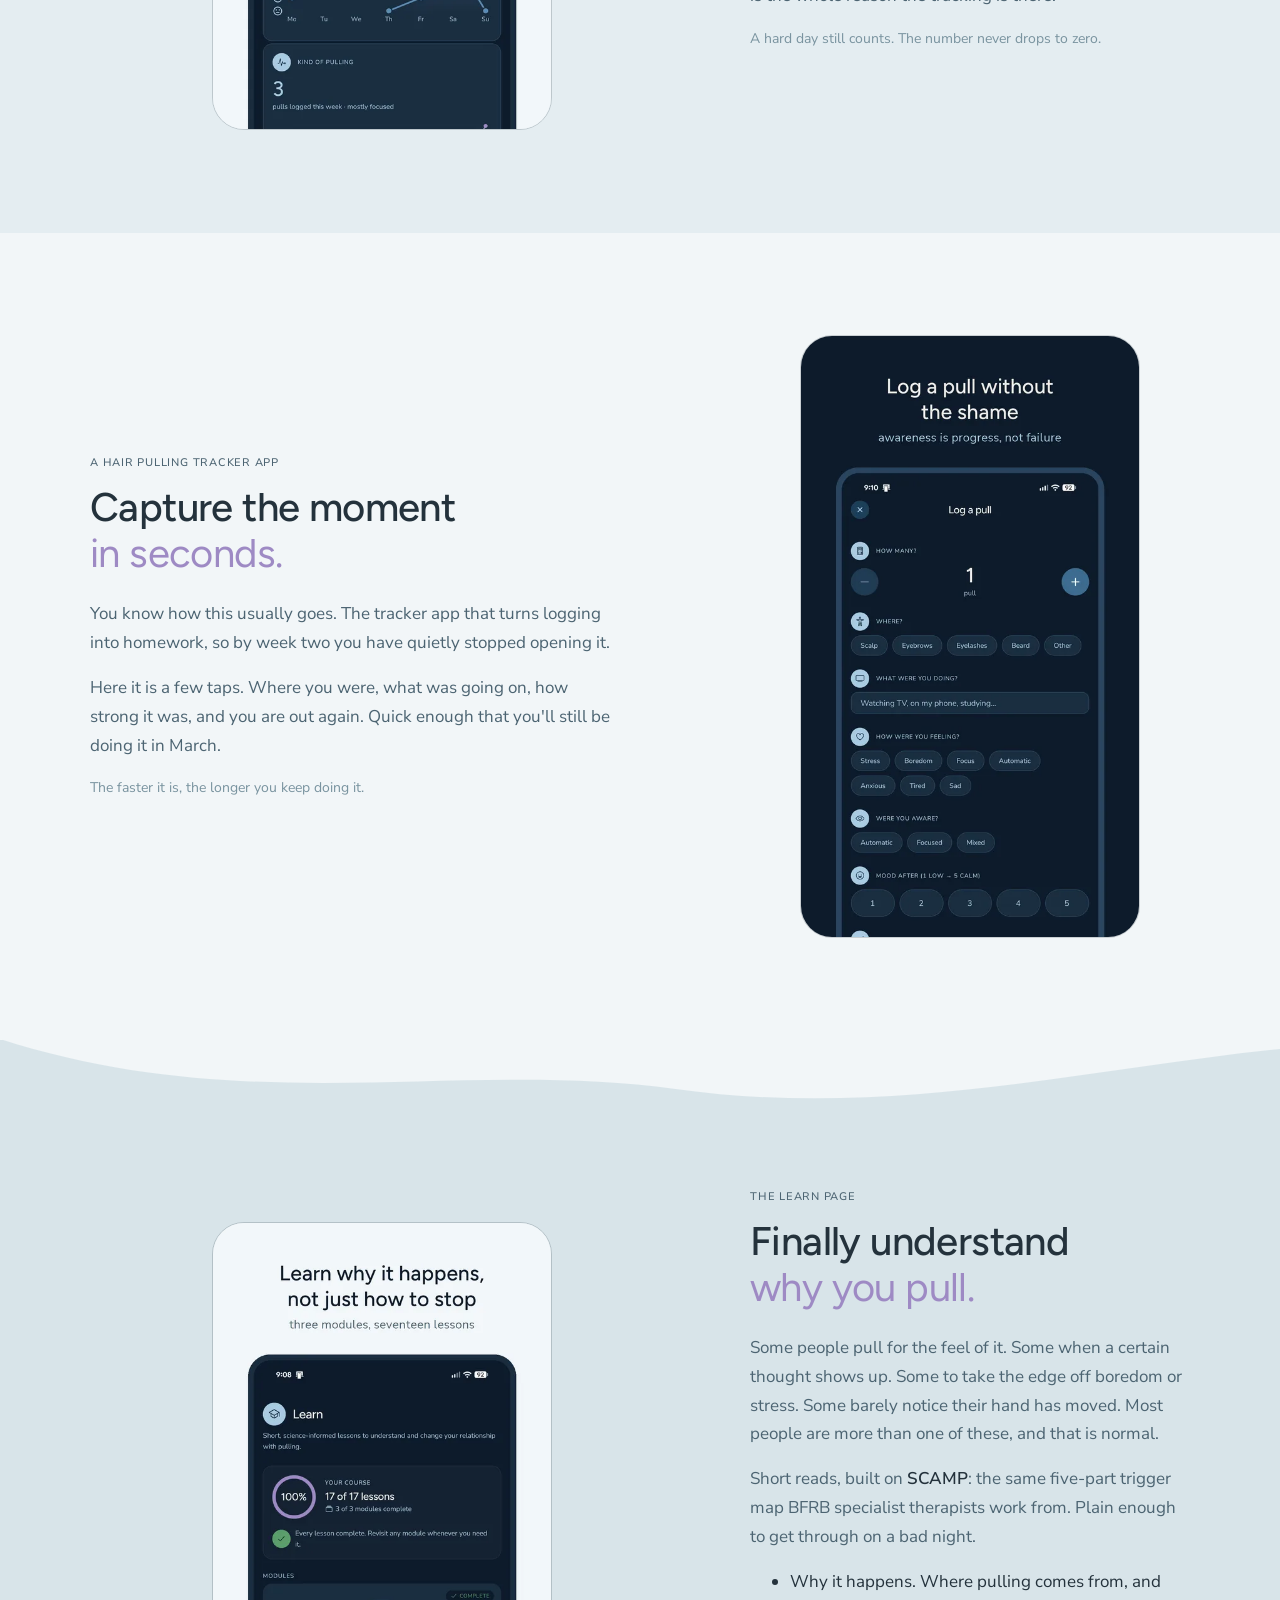
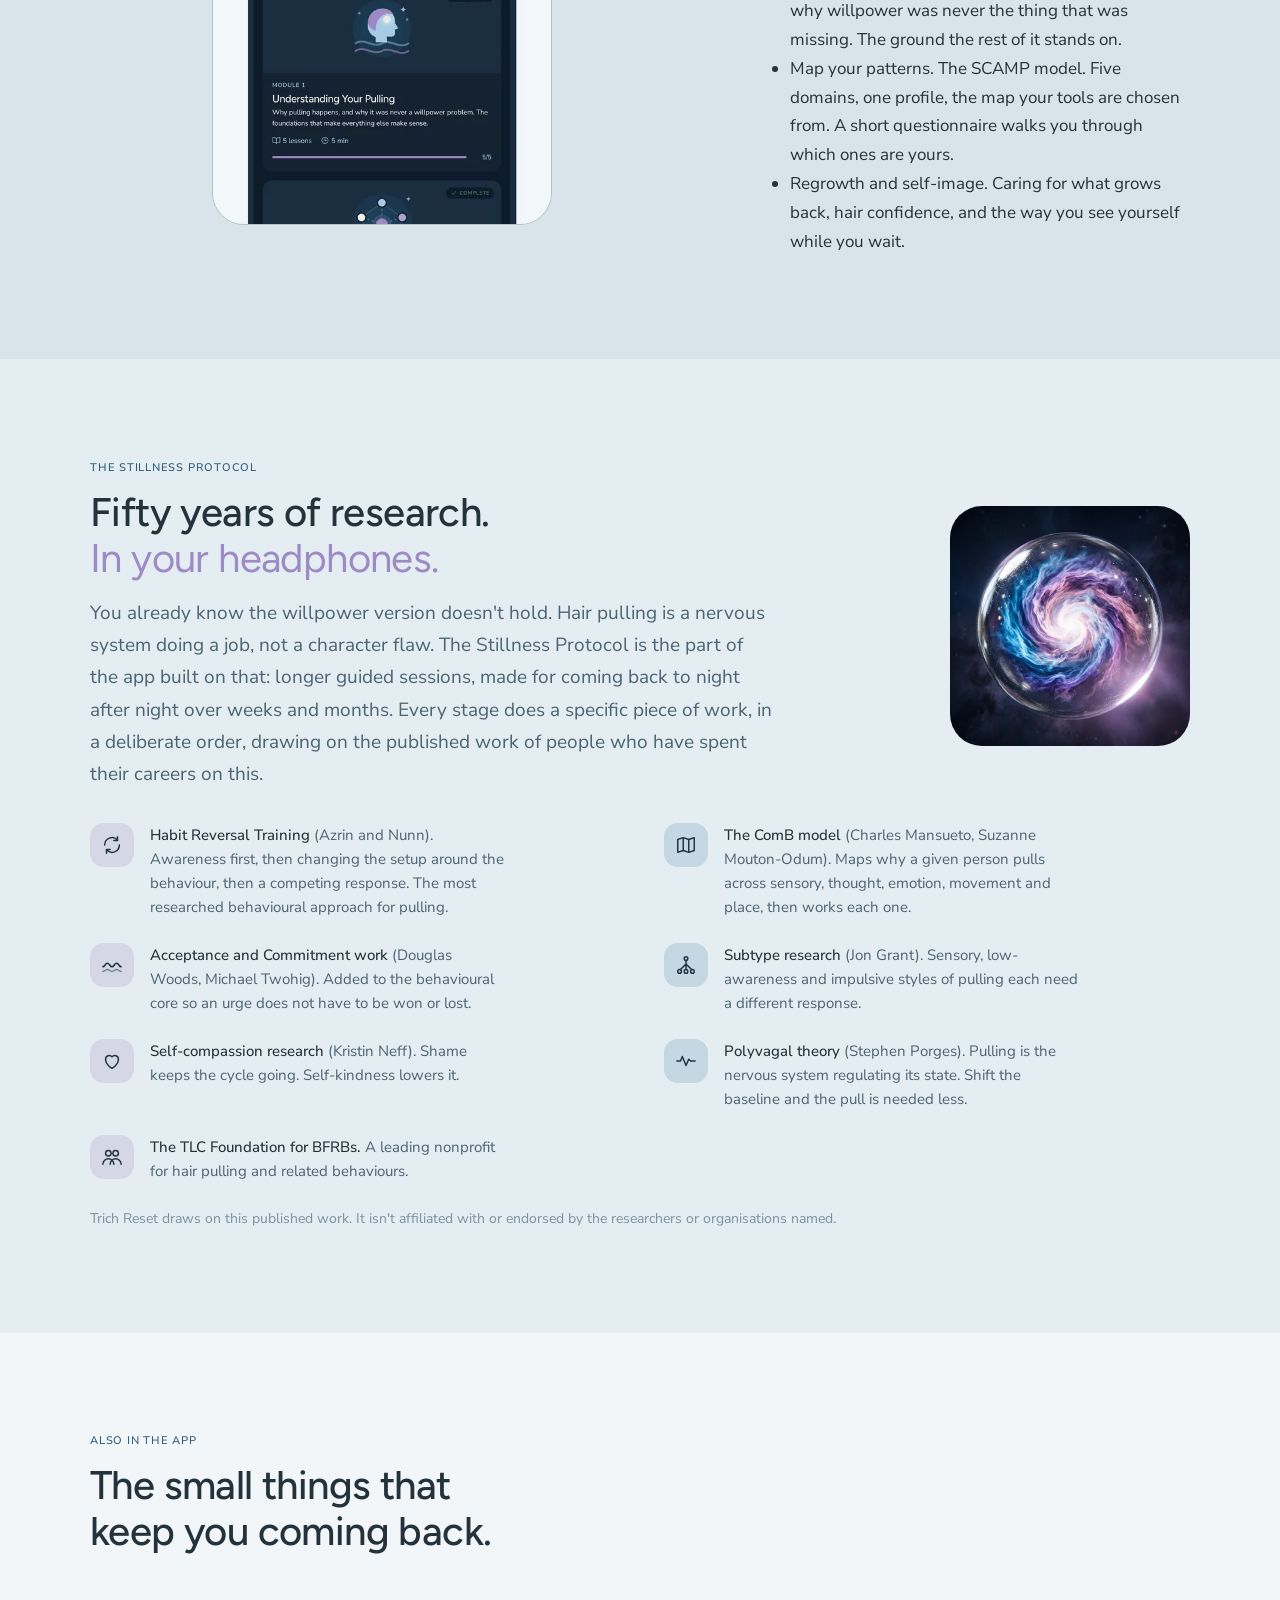
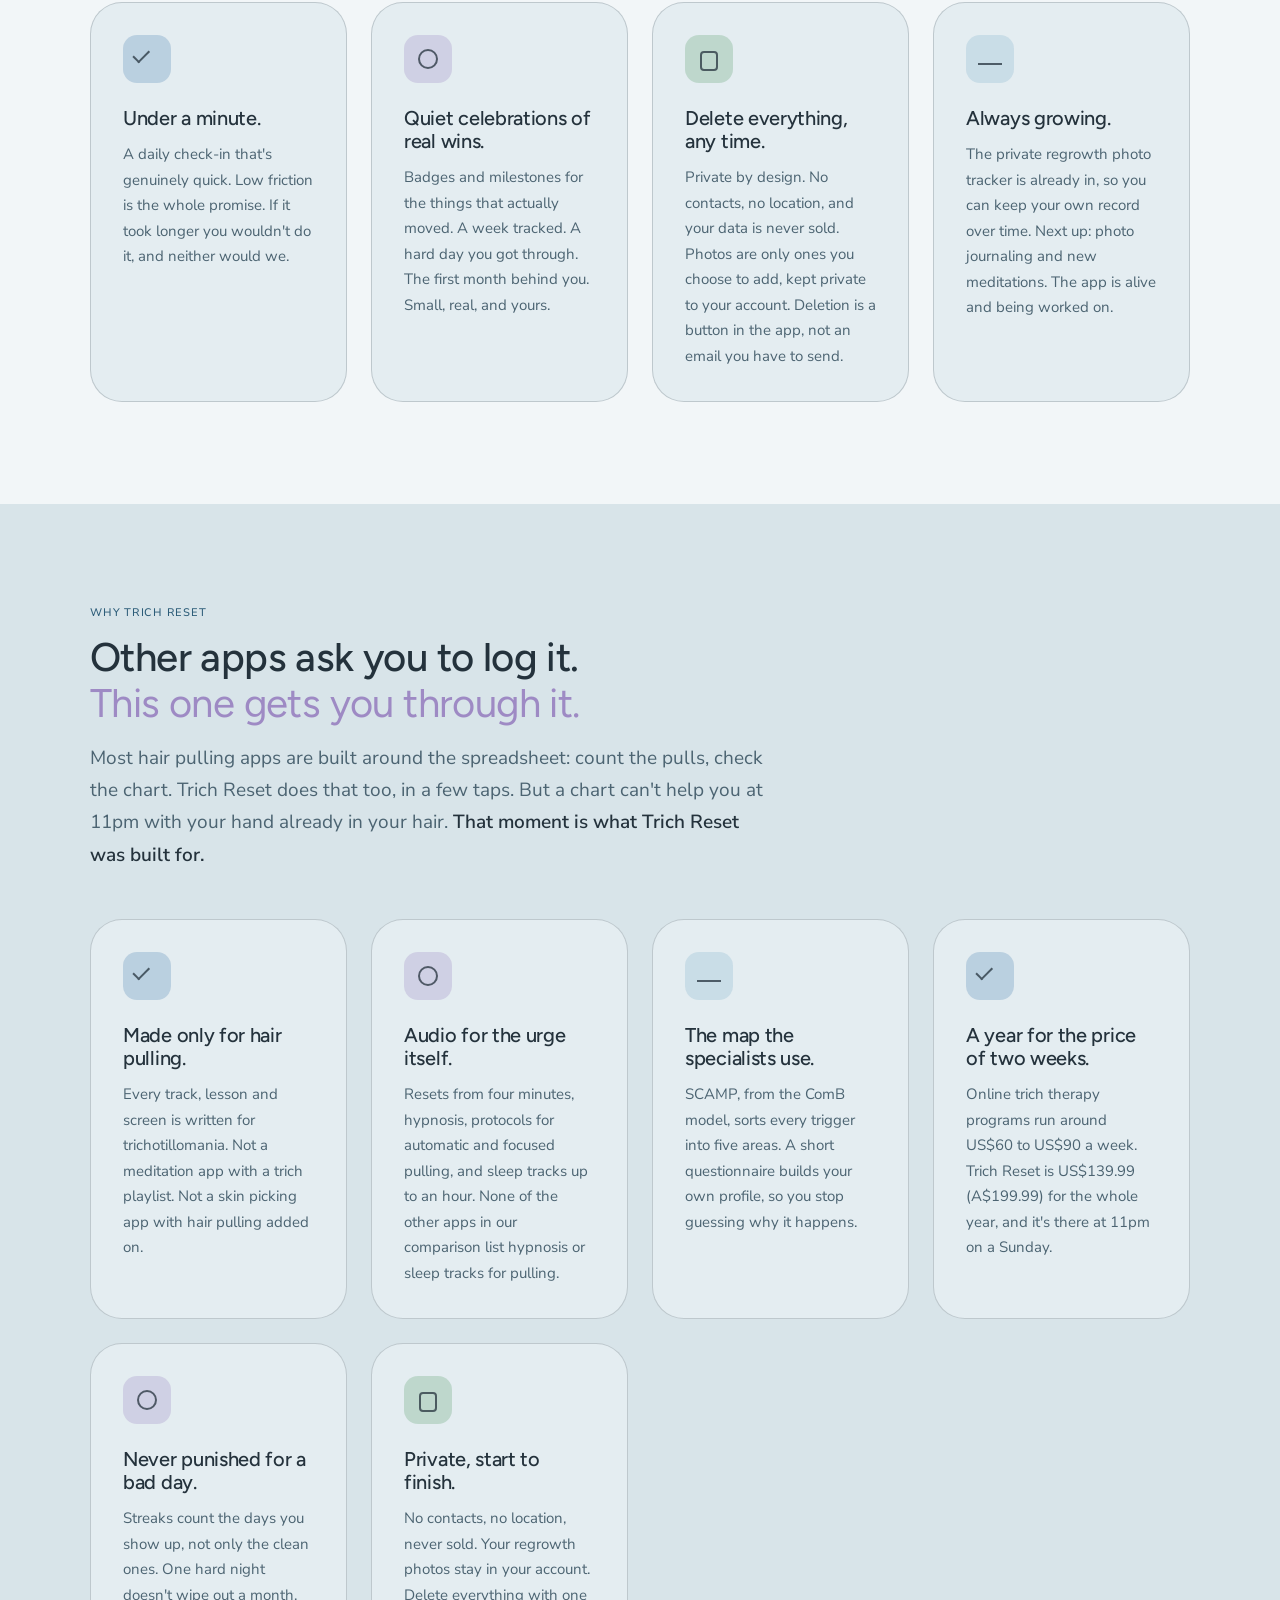
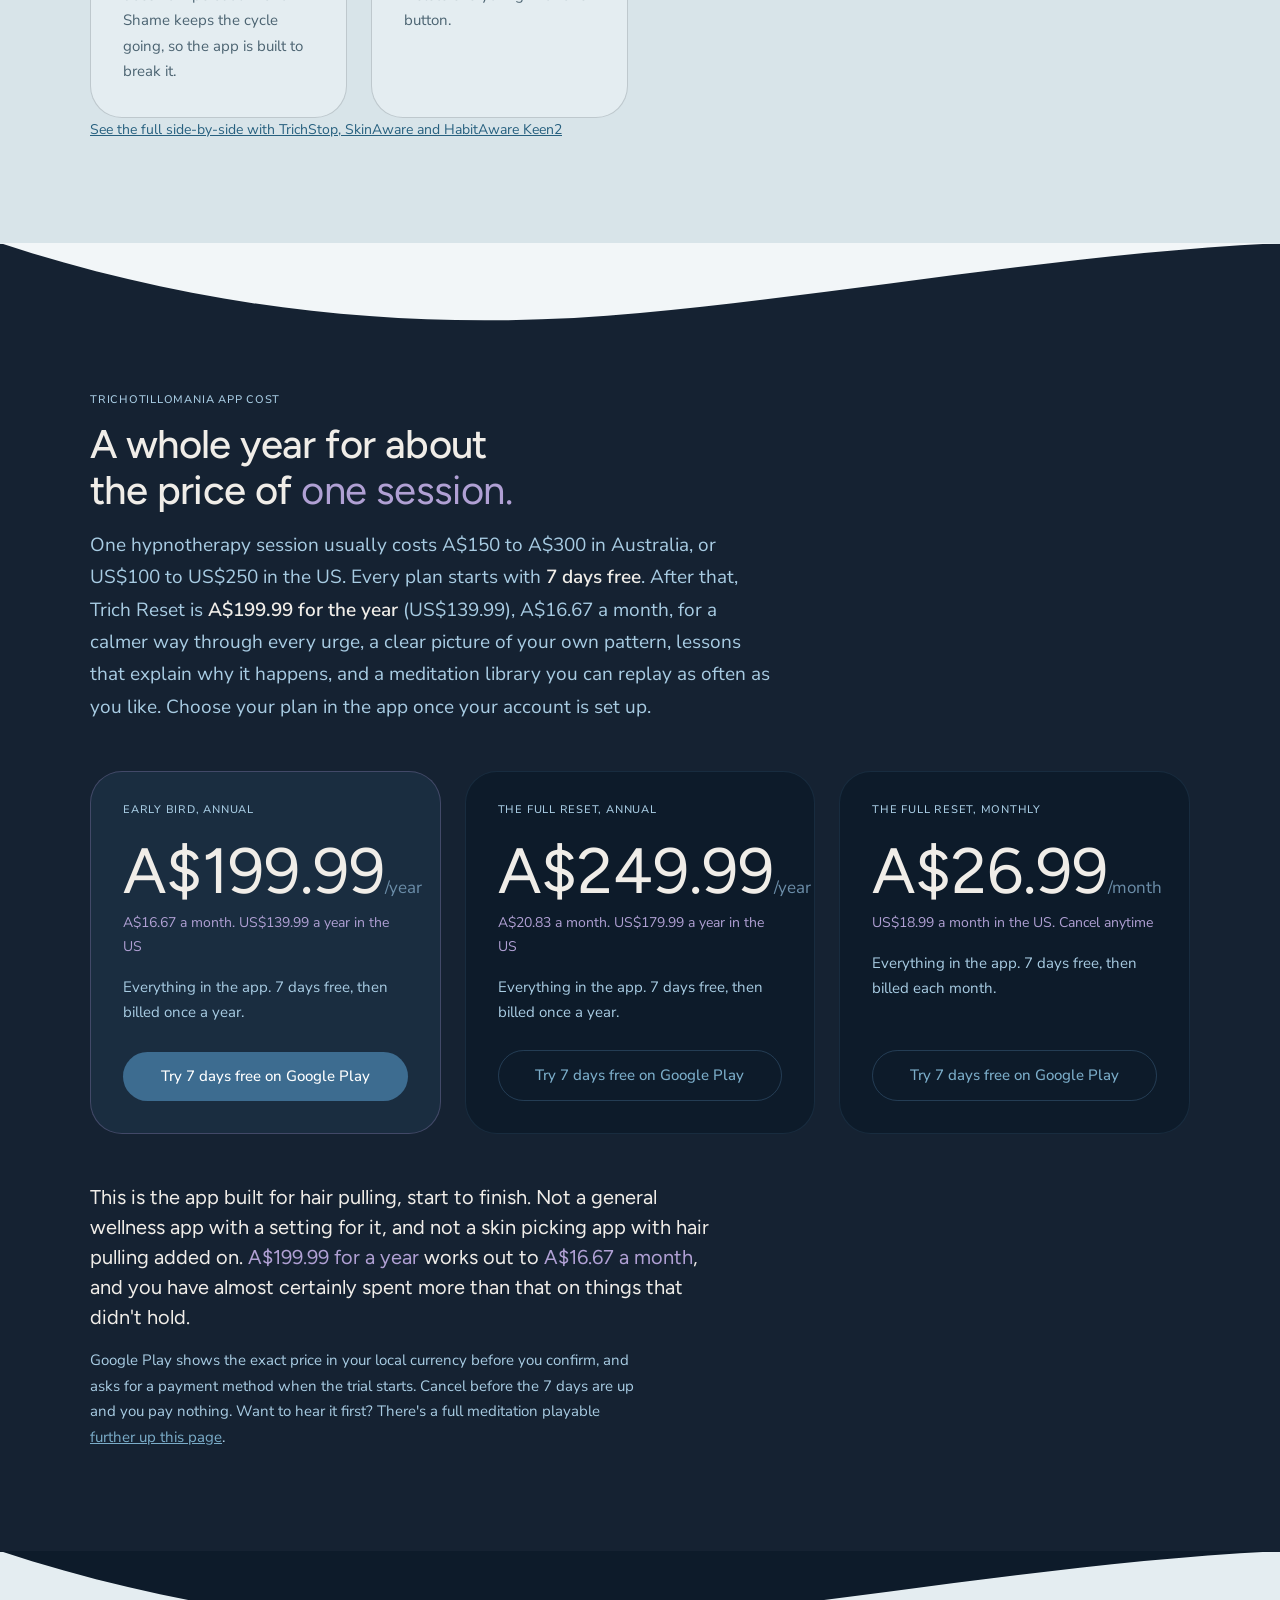
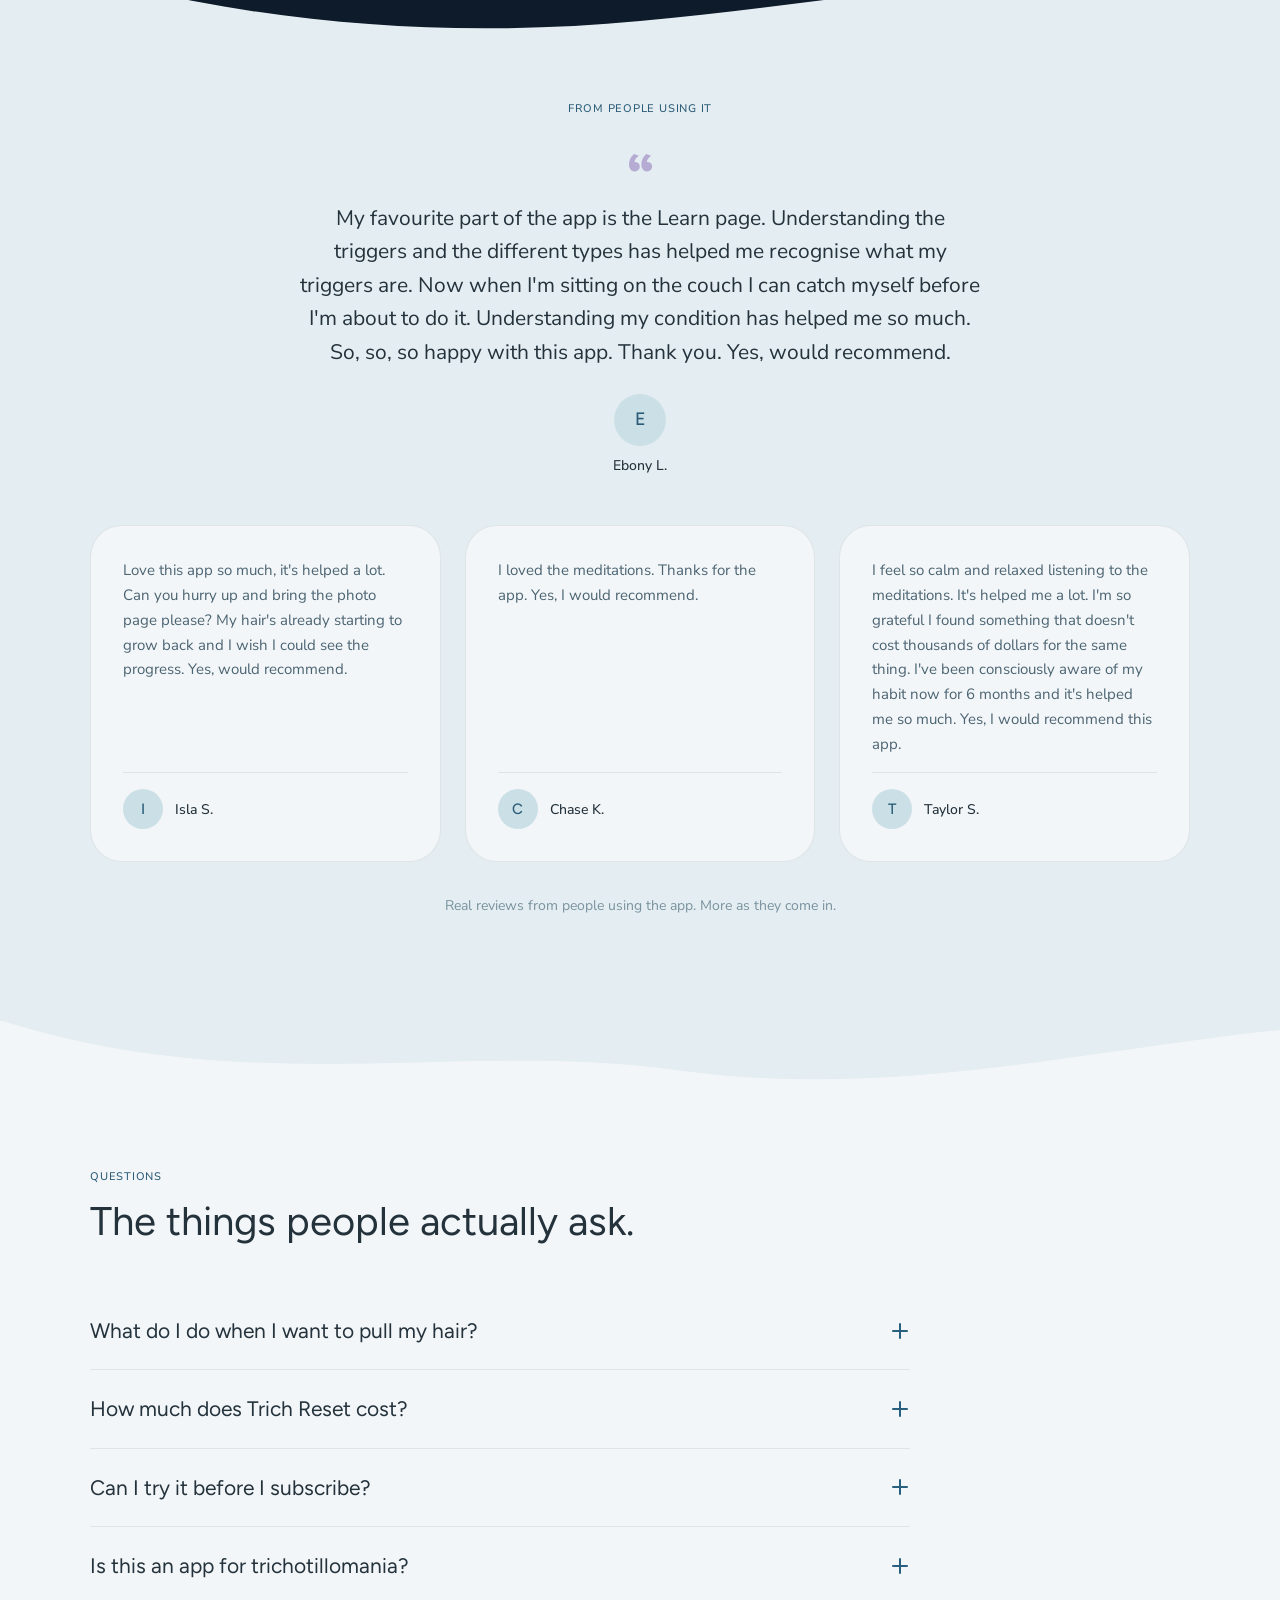
==== commit 5f57de1f: "Restore Isla's regrowth line in the quote under the player Victoria's decision: the line stays, in t" ====
--- a/index.html
+++ b/index.html
@@ -285,7 +285,7 @@
       </li>
       <li>
         <blockquote>
-          <p>&ldquo;Love this app so much, it's helped a lot. &hellip;&rdquo;</p>
+          <p>&ldquo;Love this app so much, it's helped a lot. &hellip; My hair's already starting to grow back &hellip;&rdquo;</p>
           <footer><cite>Isla S.</cite></footer>
         </blockquote>
       </li>
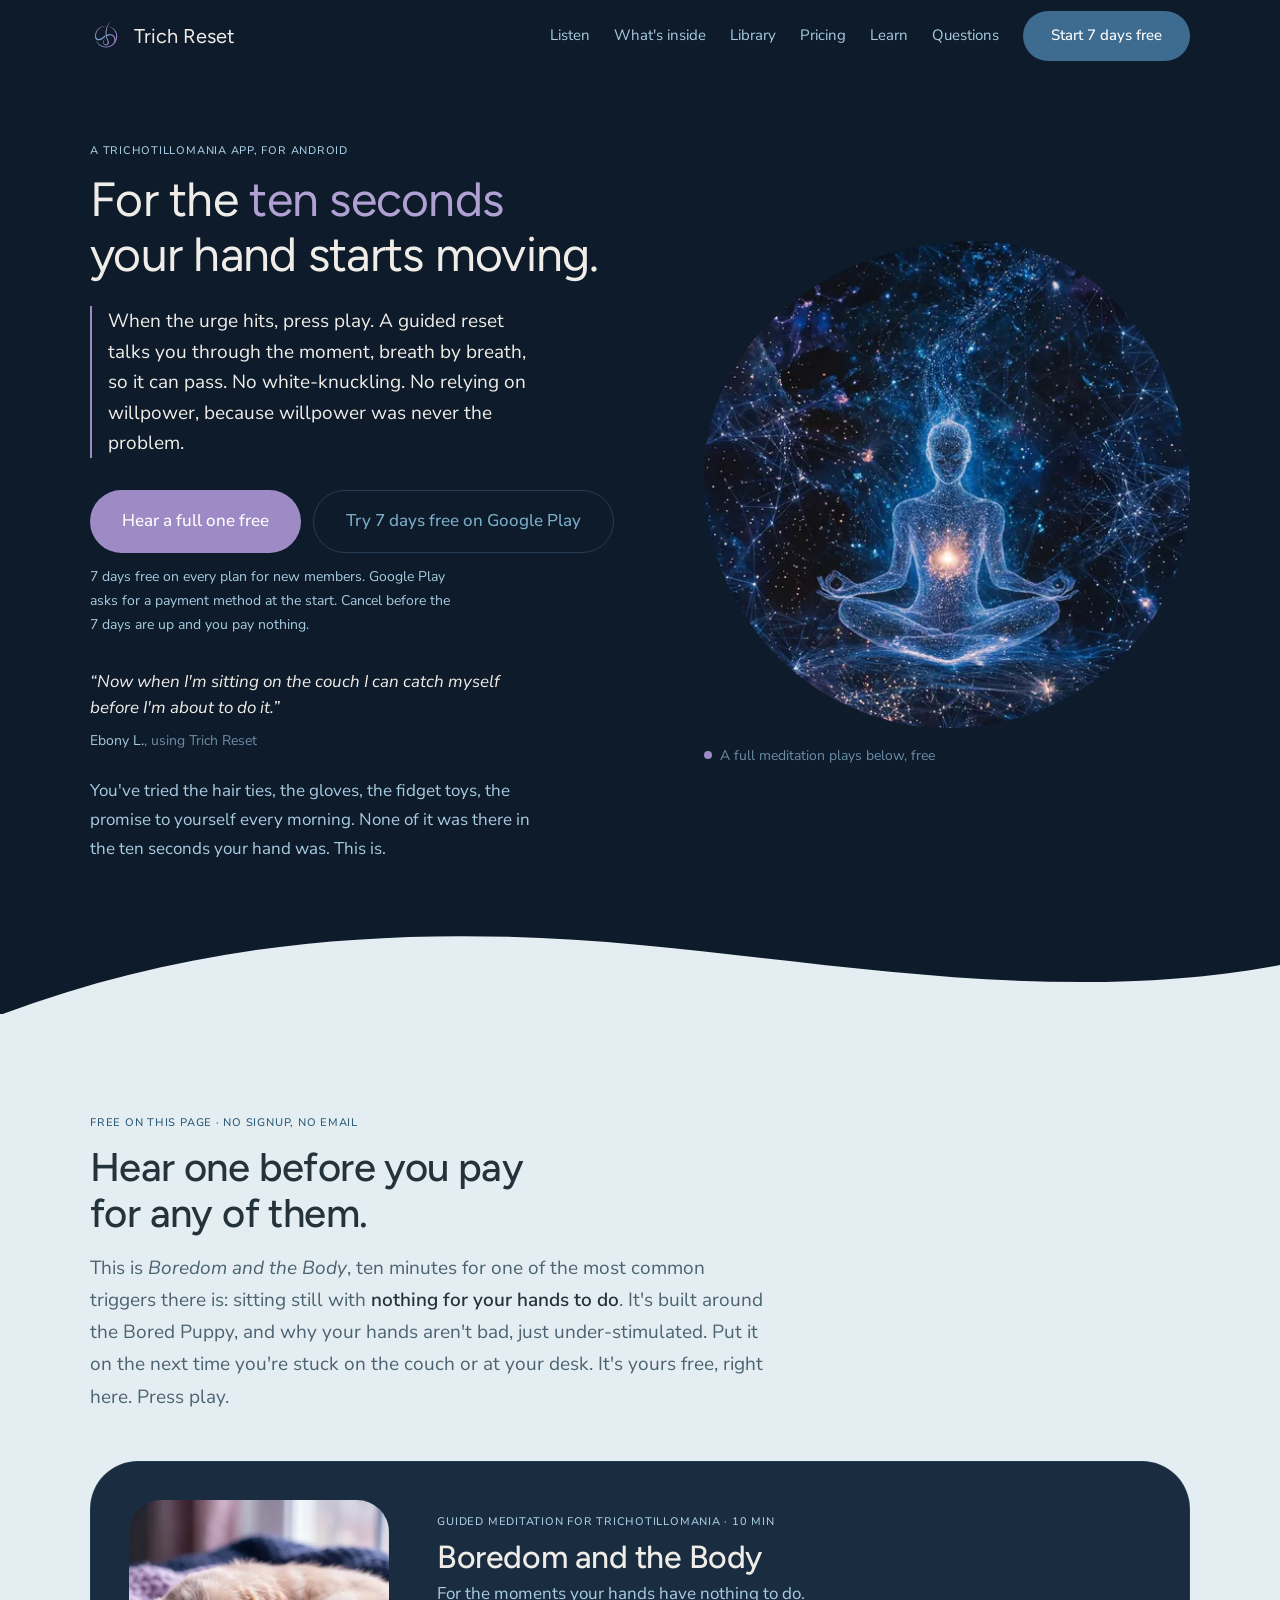
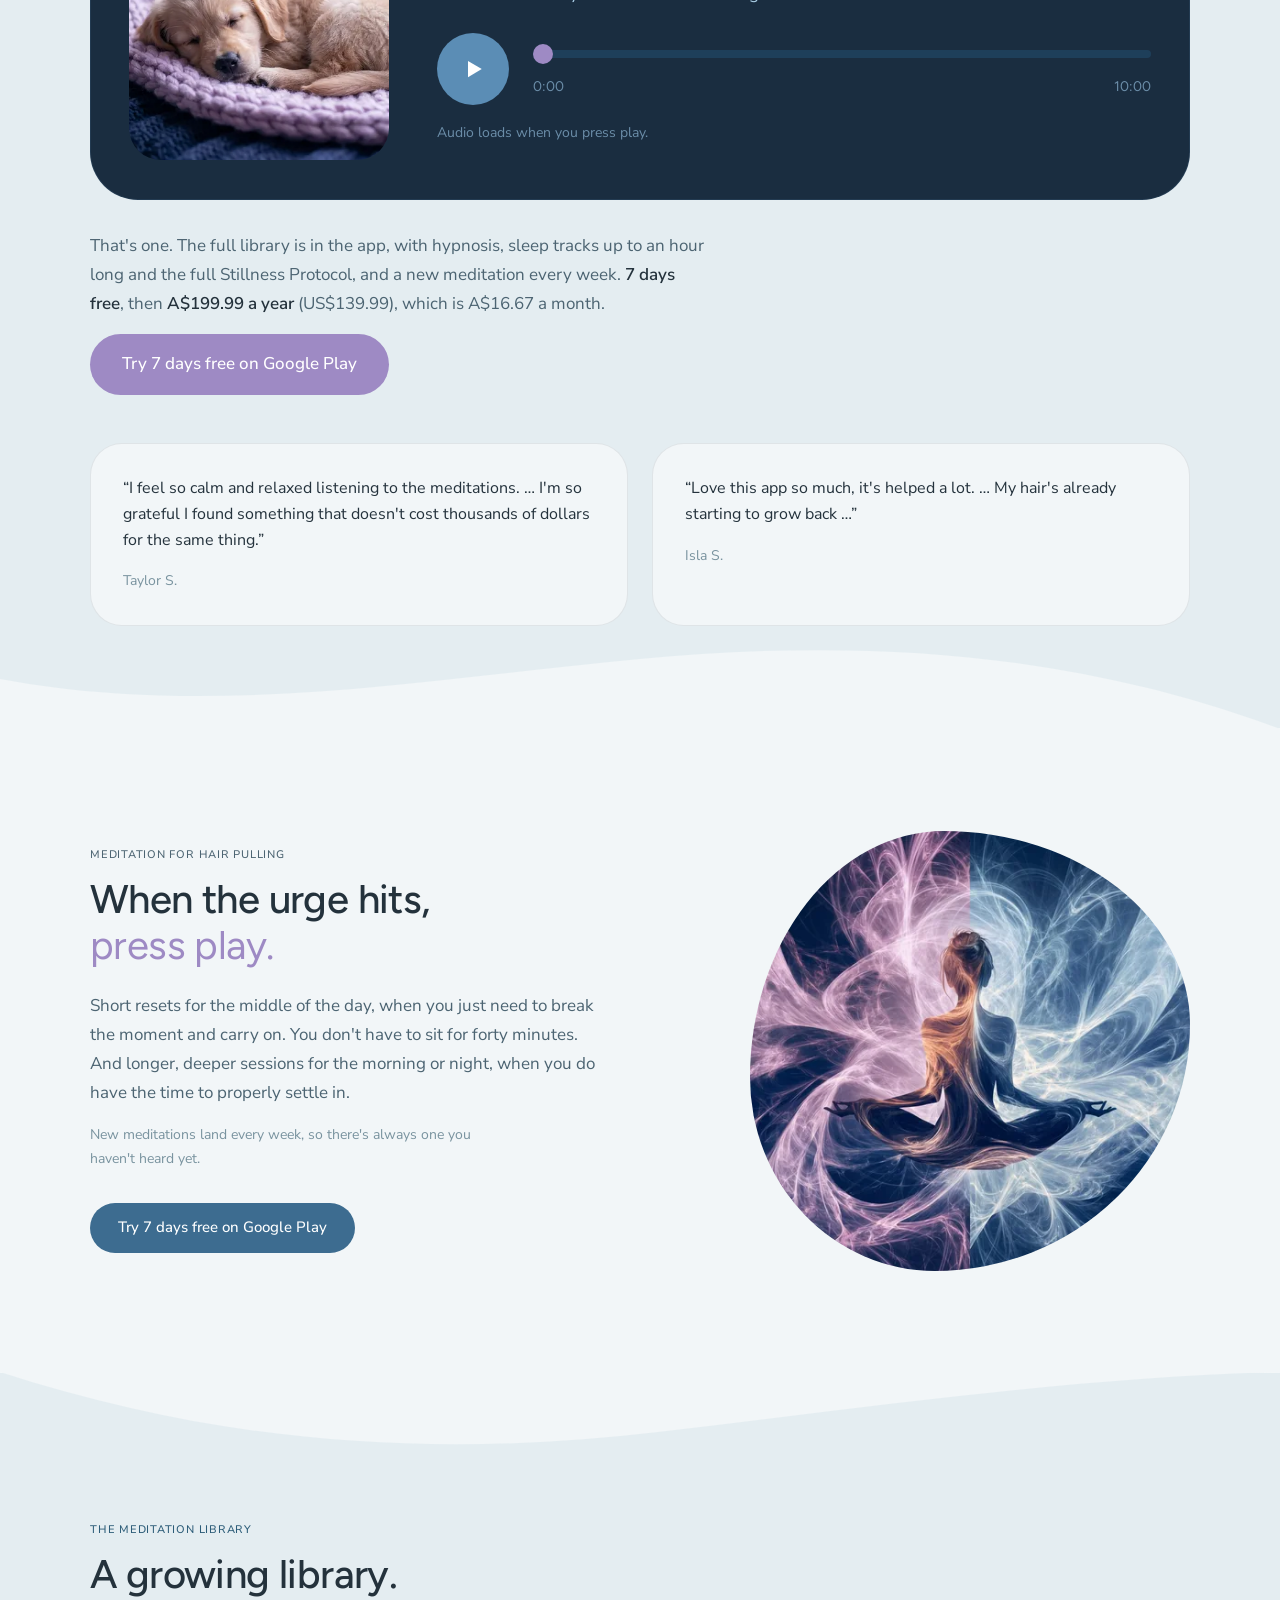
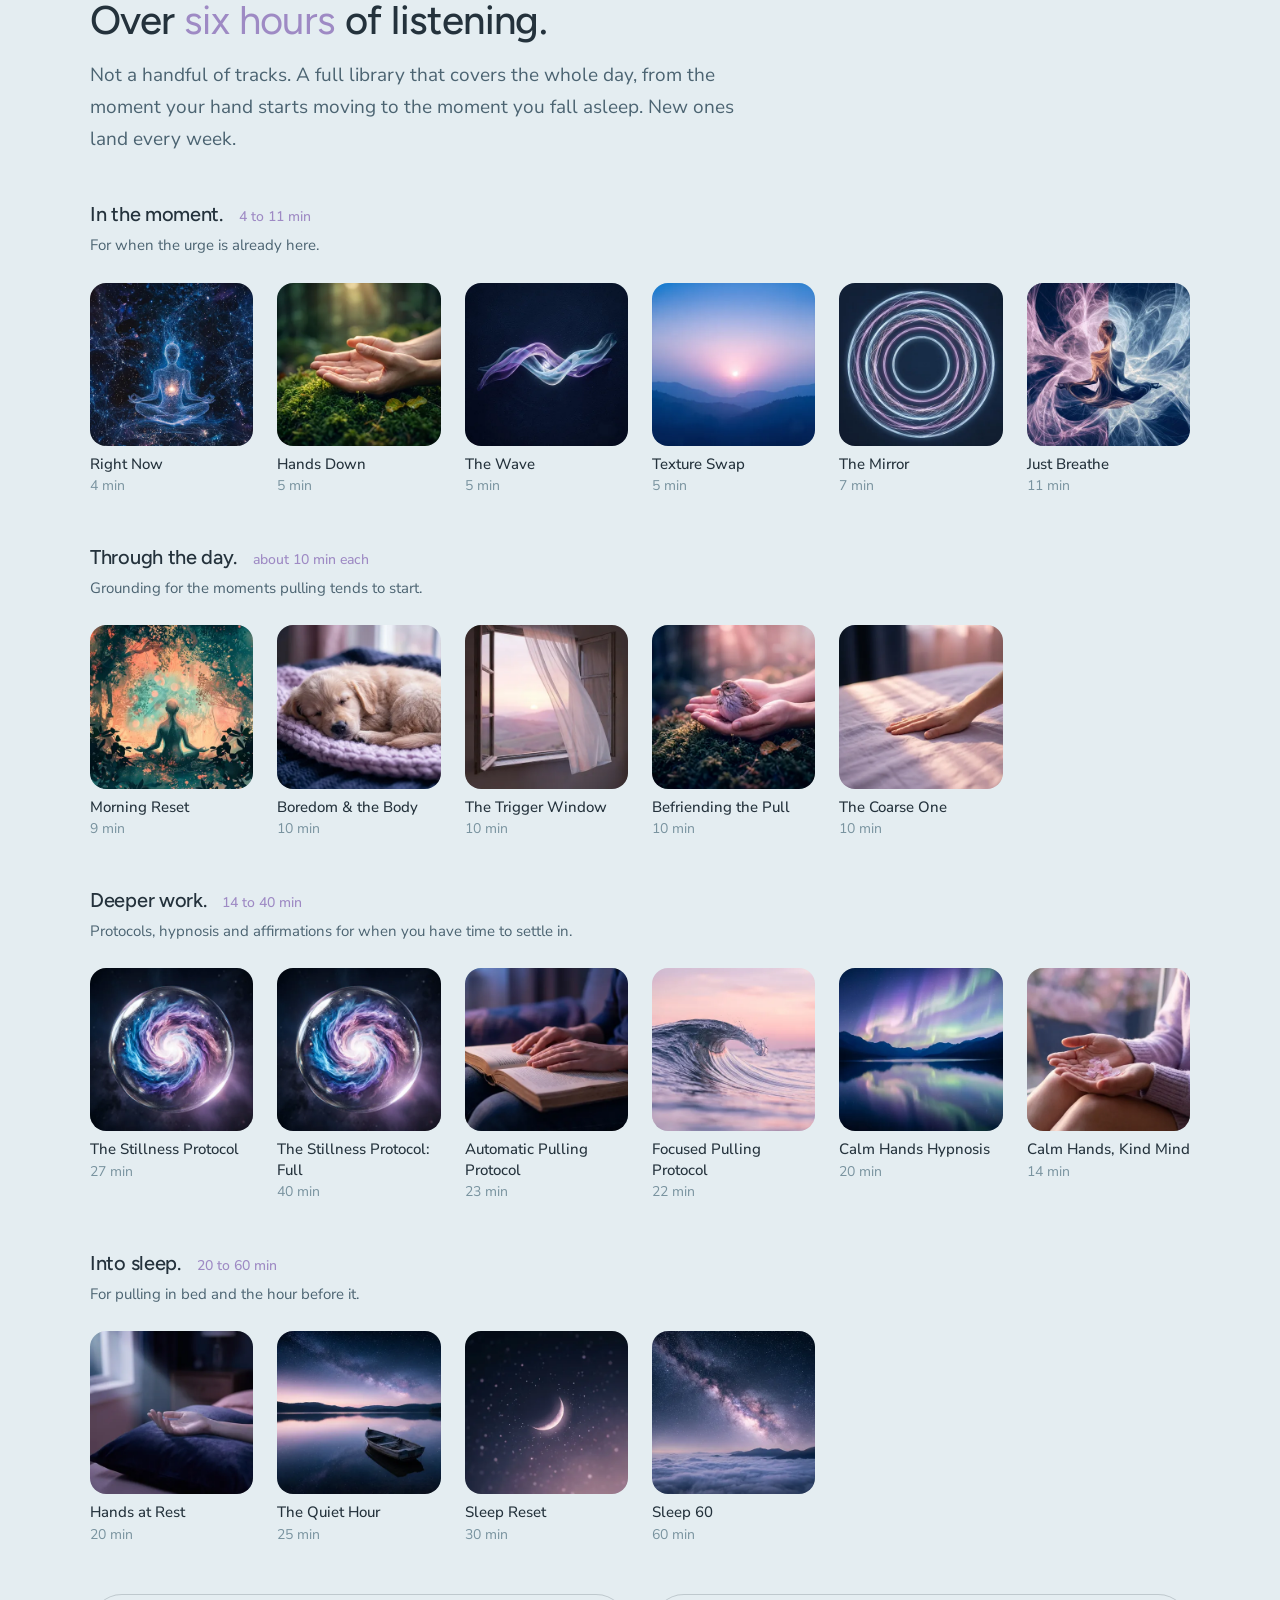
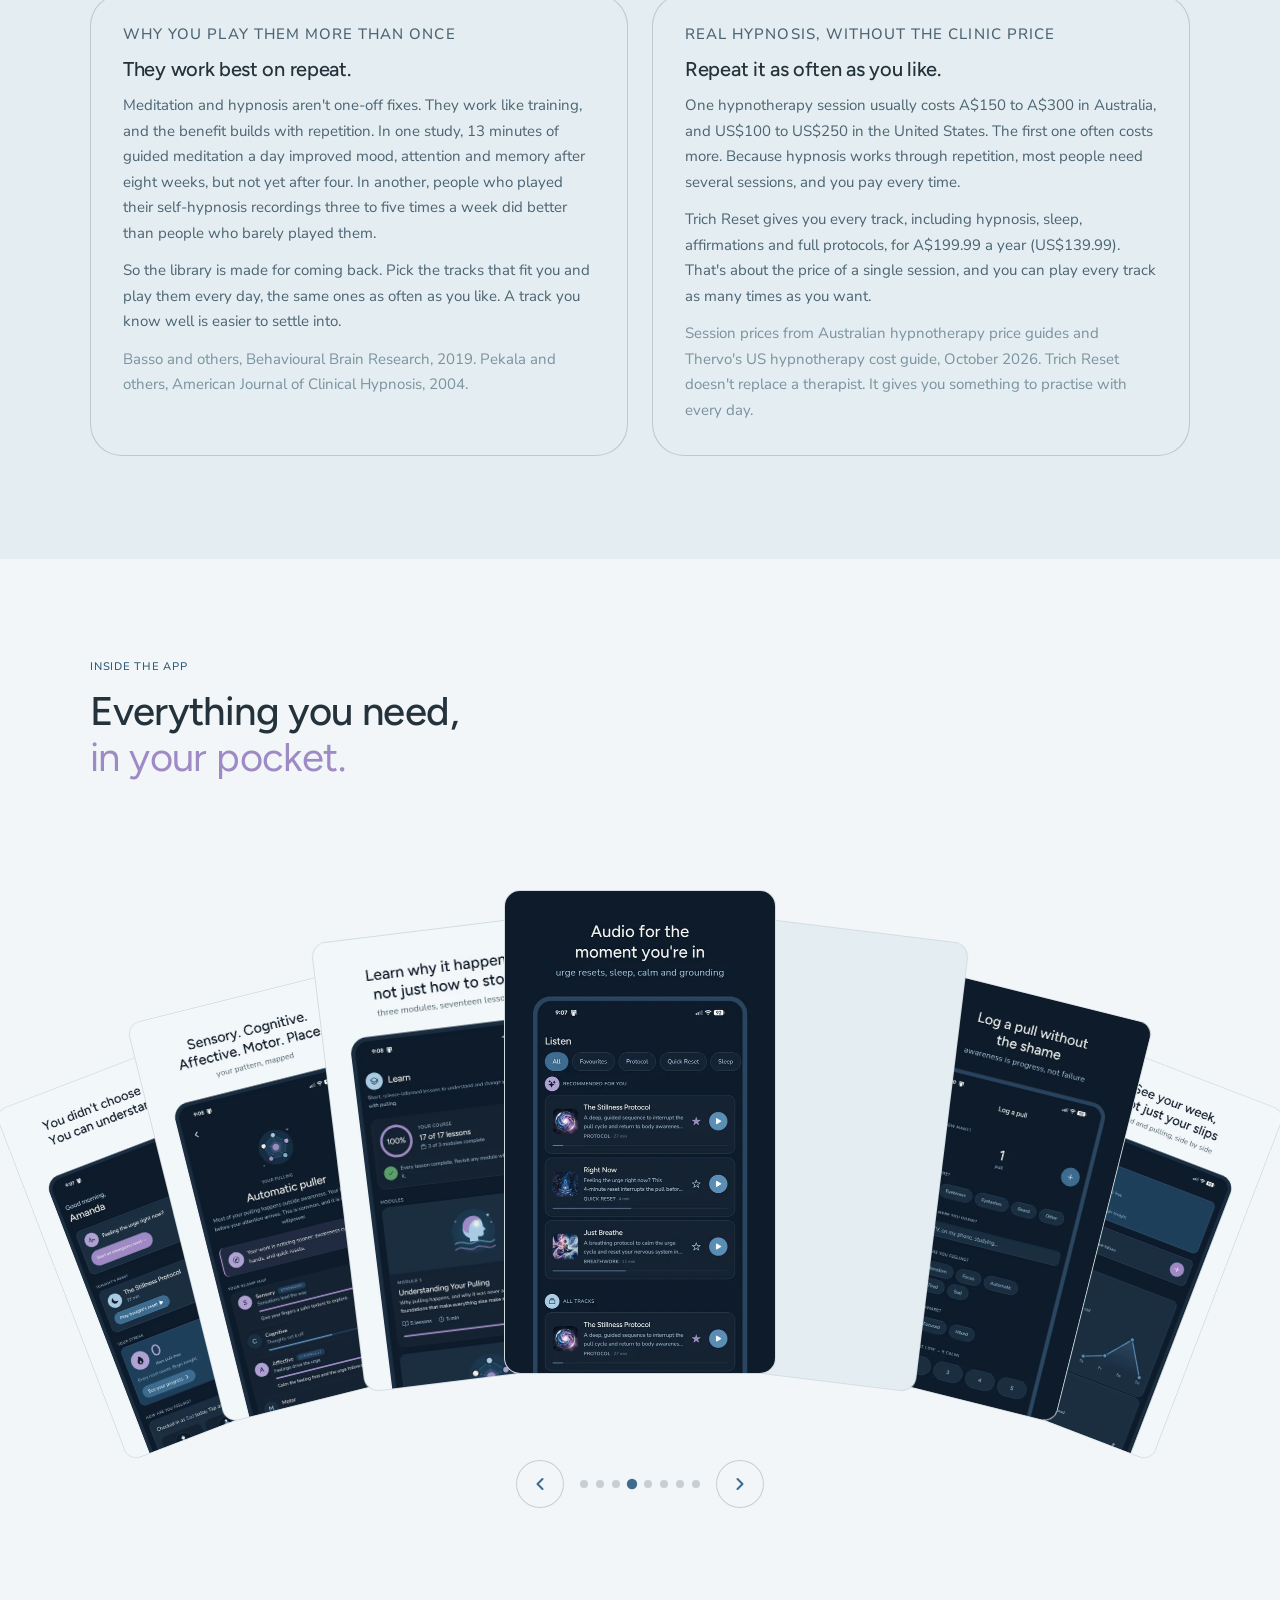
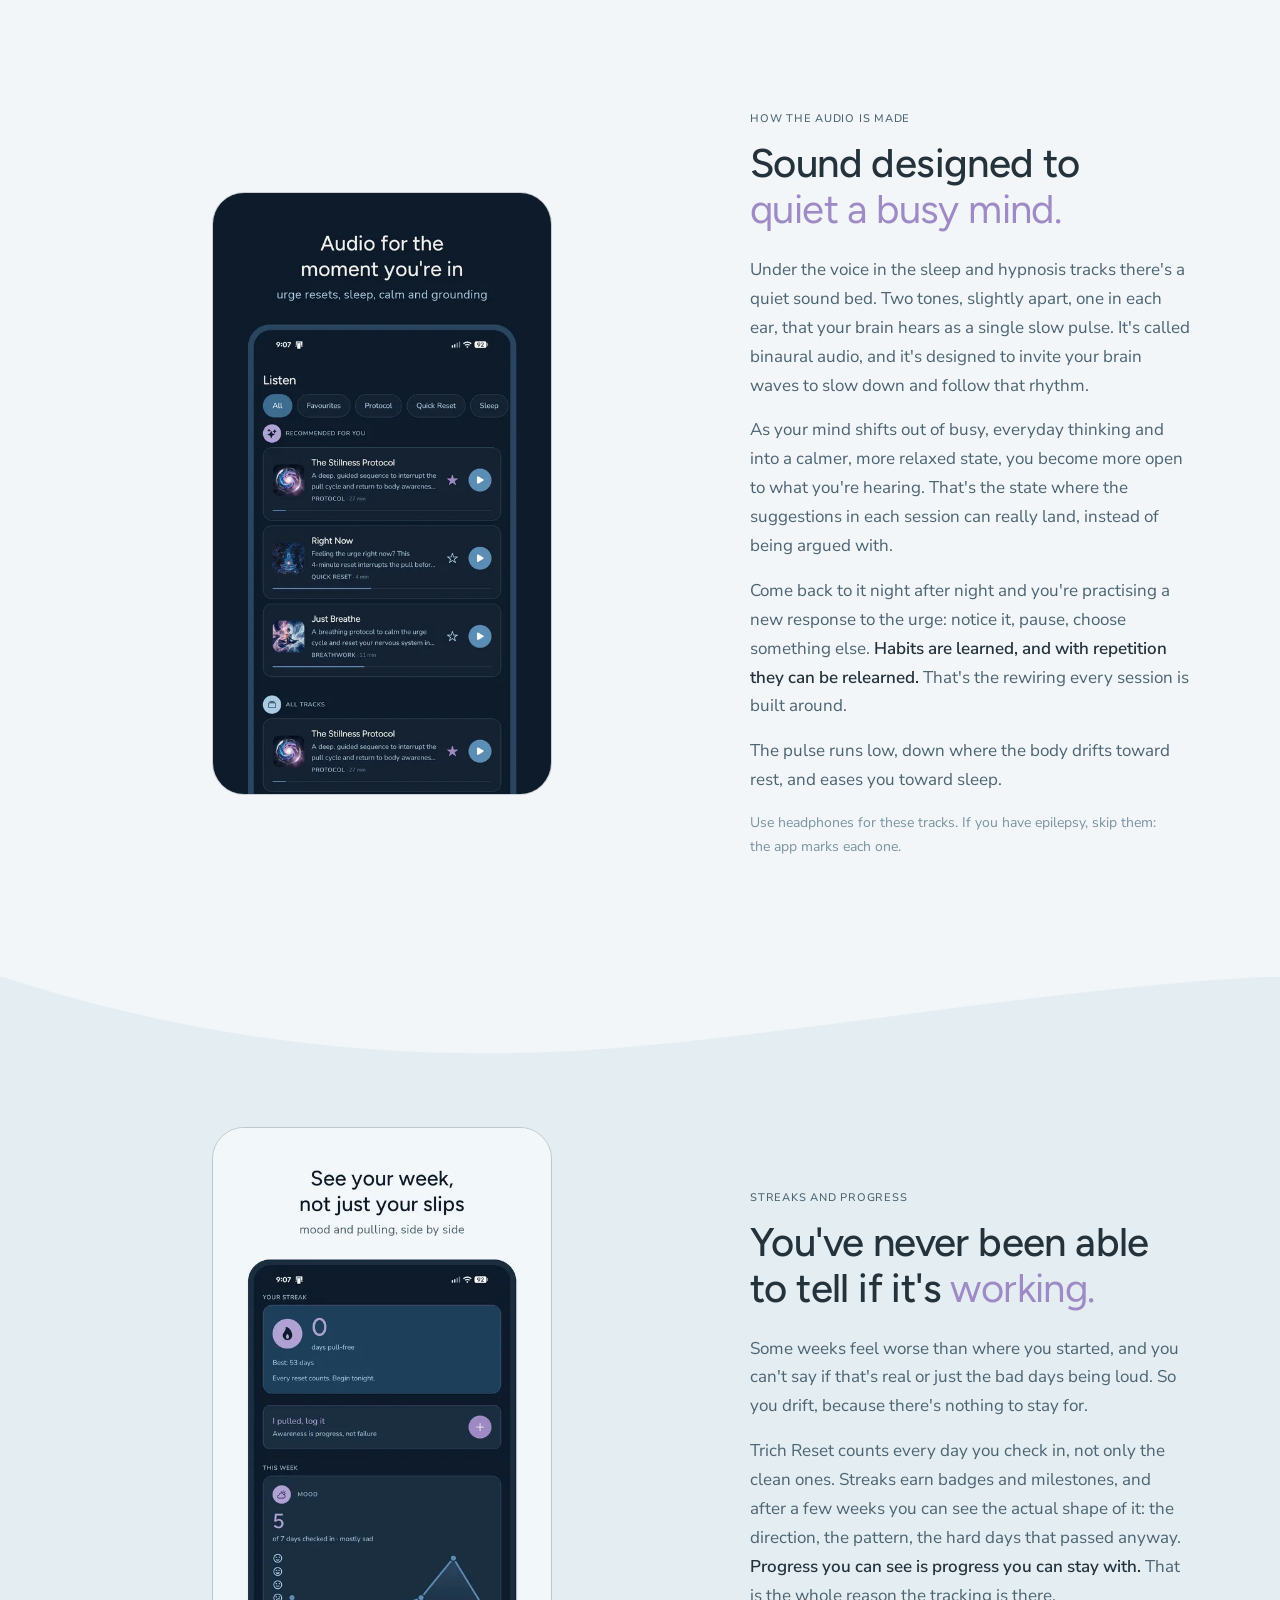
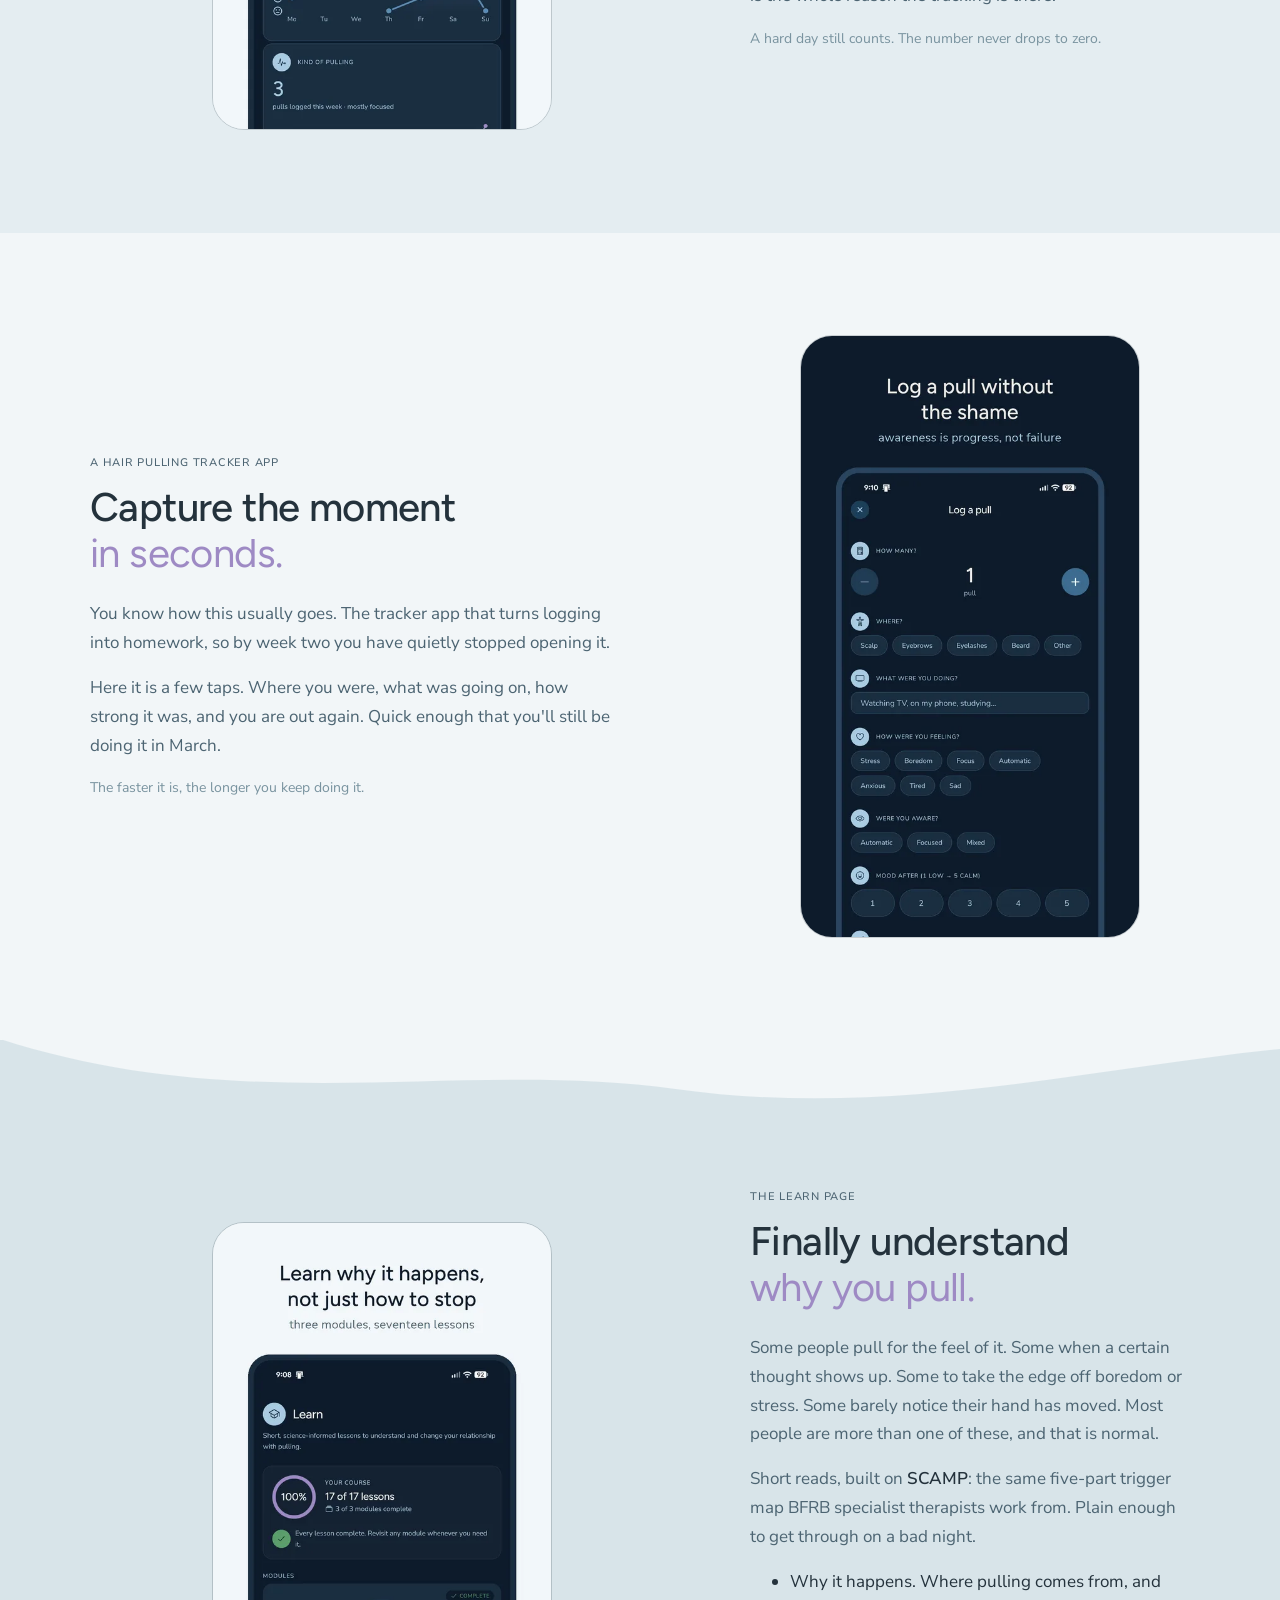
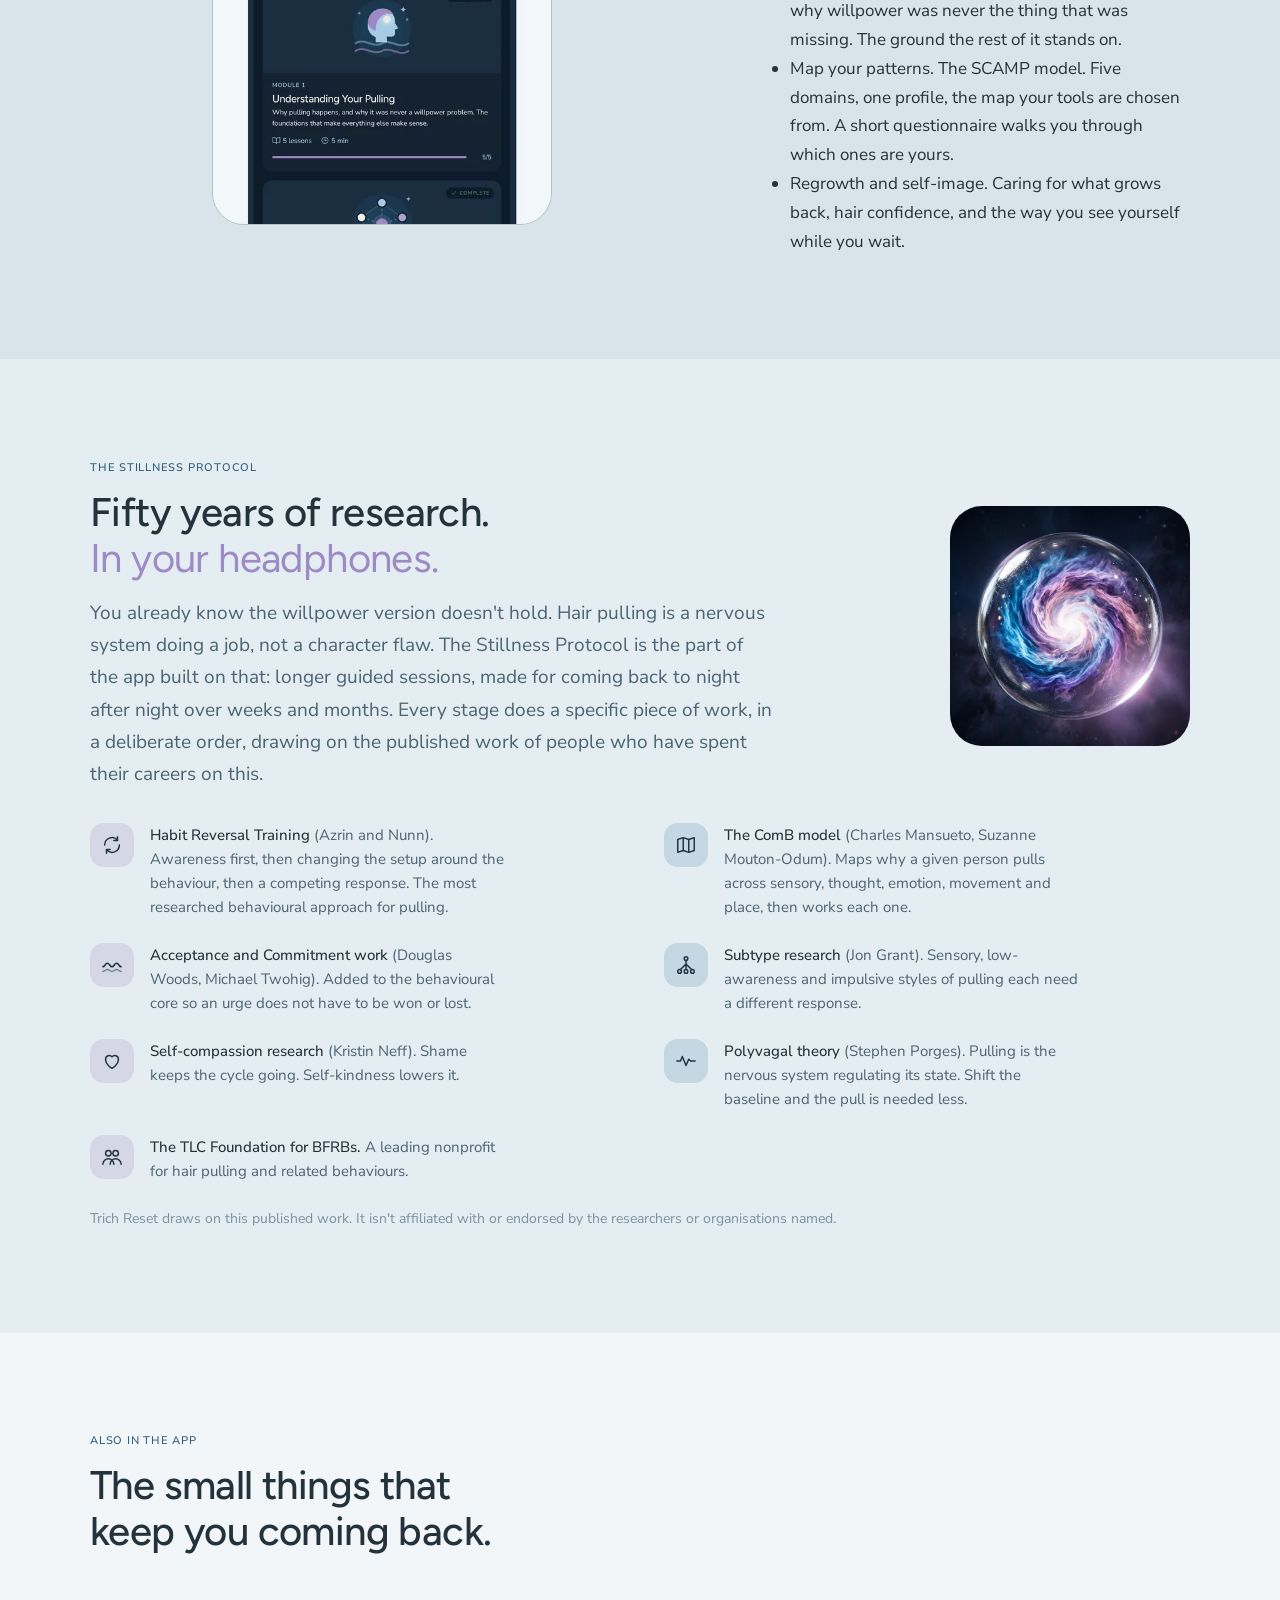
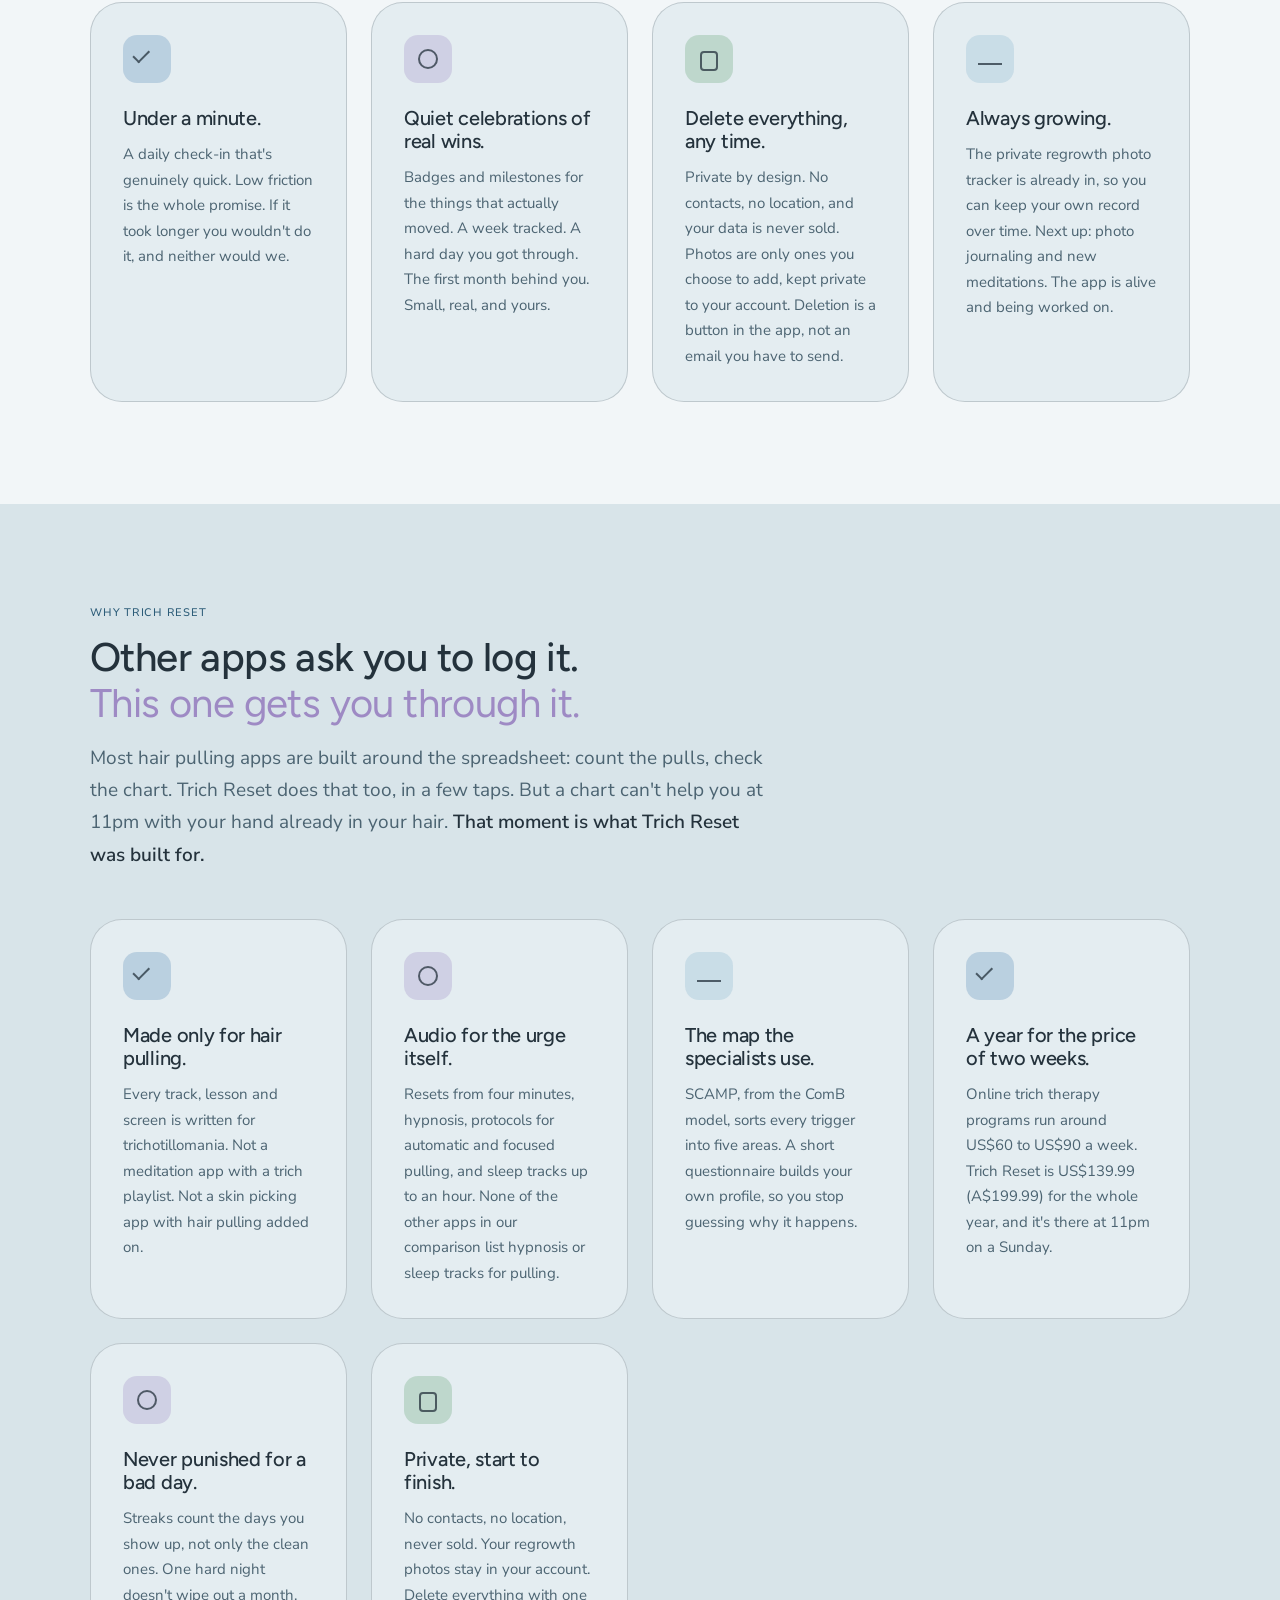
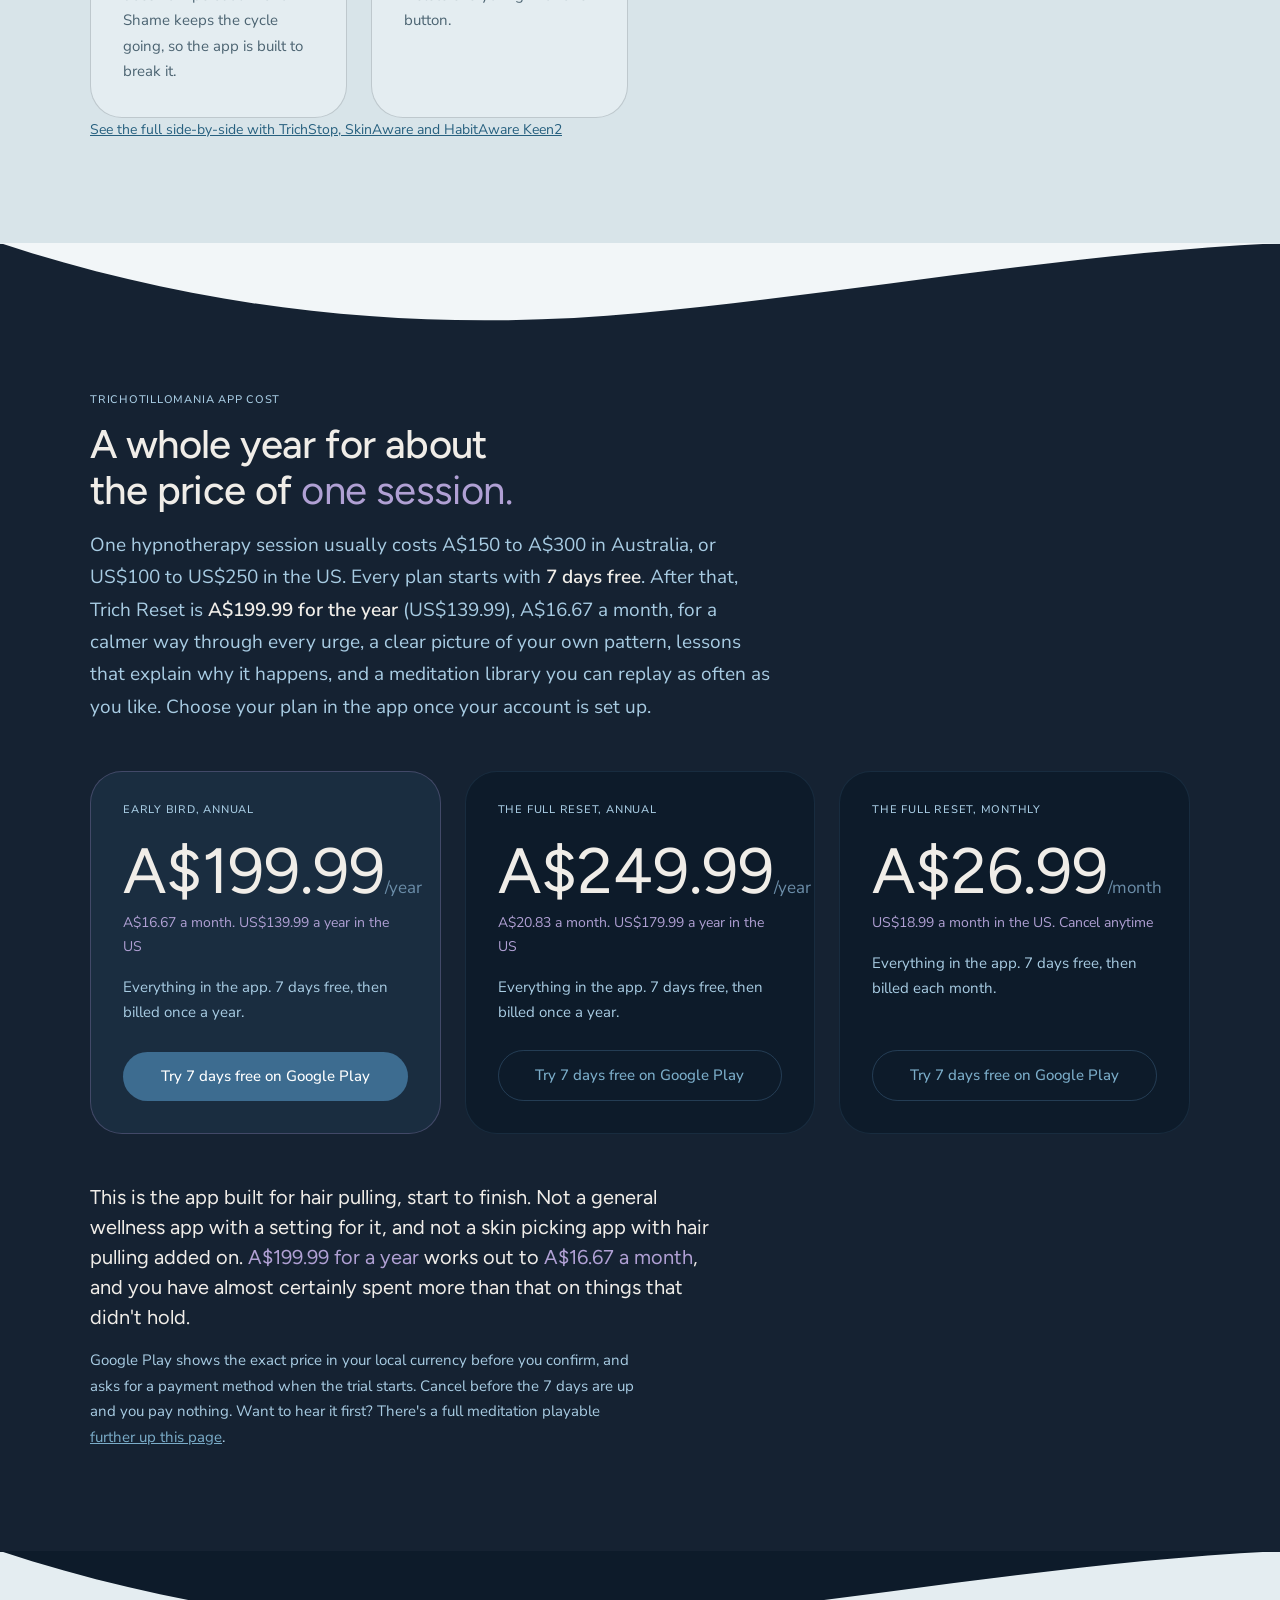
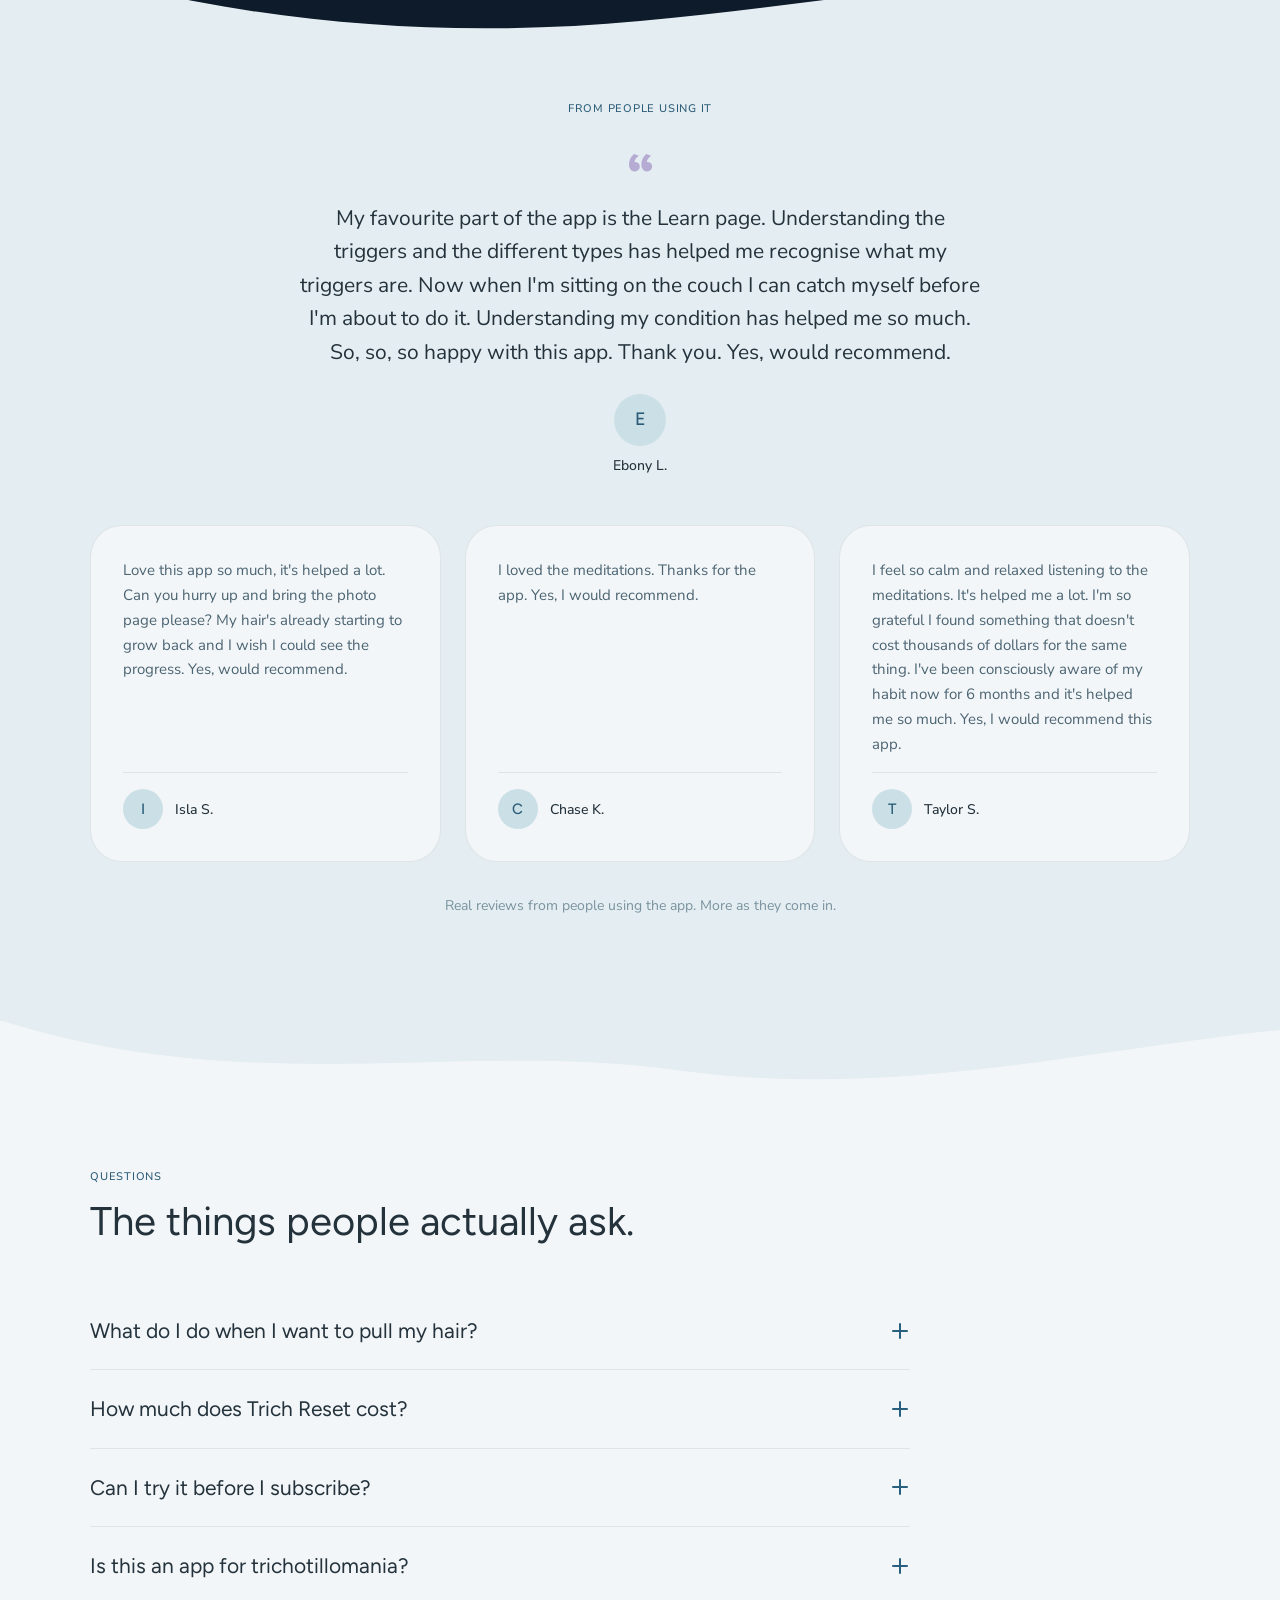
==== commit edaad446: "iPhone list: real email form instead of a mailto iPhone buttons, and the FAQ link on any device, now" ====
--- a/index.html
+++ b/index.html
@@ -138,7 +138,7 @@
    "name": "Is it on iPhone?",
    "acceptedAnswer": {
     "@type": "Answer",
-    "text": "Android only for now. iPhone is coming soon. Email trichreset@gmail.com and we'll tell you when it's ready."
+    "text": "Android only for now. iPhone is coming soon. Leave your email on trichreset.com and we'll tell you when it's ready."
    }
   },
   {
@@ -870,7 +870,7 @@
 
       <div class="qa">
         <h2><button type="button" aria-expanded="false">Is it on iPhone?<span class="pm" aria-hidden="true"></span></button></h2>
-        <div class="a"><p>Android only for now. iPhone is coming soon. <a href="mailto:trichreset@gmail.com?subject=iPhone%20list&amp;body=Please%20email%20me%20when%20Trich%20Reset%20is%20on%20iPhone.">Email us</a> and we'll tell you when it's ready.</p></div>
+        <div class="a"><p>Android only for now. iPhone is coming soon. <a data-iphone-list href="mailto:trichreset@gmail.com?subject=iPhone%20list&amp;body=Please%20email%20me%20when%20Trich%20Reset%20is%20on%20iPhone.">Leave your email</a> and we'll tell you when it's ready.</p></div>
       </div>
 
       <div class="qa">
--- a/styles.css
+++ b/styles.css
@@ -788,3 +788,40 @@
 @media (max-width: 800px) { .protocol-top { flex-direction: column; align-items: flex-start; } .protocol-art { flex-basis: auto; width: 180px; } }
 .hero h1 span .hl { display: inline; }
 .feature-copy strong, .lede strong, .listen-after strong { font-weight: 600; color: var(--text-primary); }
+
+/* ------------------------------------------------------- iPhone list form
+   Built by script.js. Inputs stay at 16px or larger, or iPhone Safari zooms the page on focus. */
+.waitlist {
+  flex-basis: 100%; width: 100%; max-width: 440px;
+  display: flex; flex-direction: column; gap: var(--space-md);
+  margin-top: var(--space-md); text-align: left;
+}
+.footer-inner .waitlist { margin-left: auto; margin-right: auto; }
+.waitlist label { font-size: 15px; font-weight: 600; color: var(--text-primary); }
+.waitlist input[type="email"] {
+  width: 100%; min-height: 52px; padding: 12px 16px;
+  font: inherit; font-size: 17px; color: var(--text-primary);
+  background: var(--bg-surface);
+  border: 1px solid var(--border-strong); border-radius: var(--radius-md);
+}
+.waitlist input[type="email"]:focus-visible { outline: 2px solid var(--mauve-primary); outline-offset: 2px; }
+.waitlist .btn { width: 100%; }
+.waitlist .btn:disabled { opacity: .7; cursor: default; }
+/* The FAQ form sits inside .qa, whose button rule would strip the pill. */
+.qa .waitlist .btn {
+  justify-content: center; text-align: center;
+  padding: 12px 28px; font-family: var(--font-body); font-size: 15px;
+  background: var(--blue-deep); color: #FFFFFF;
+}
+.qa .waitlist .btn:hover { background: var(--blue-primary); color: #FFFFFF; }
+.waitlist-trap { position: absolute; left: -9999px; width: 1px; height: 1px; opacity: 0; }
+.waitlist-fine { font-size: 14px; color: var(--text-secondary); margin: 0; }
+.waitlist-msg { font-size: 15px; color: var(--text-primary); margin: 0; }
+.waitlist-msg:empty { display: none; }
+.waitlist-done {
+  flex-basis: 100%; max-width: 440px; margin: var(--space-md) 0 0; padding: 16px;
+  font-size: 17px; color: var(--text-primary); text-align: left;
+  background: var(--bg-surface); border: 1px solid var(--border-mauve); border-radius: var(--radius-md);
+}
+.footer-inner .waitlist-done { margin-left: auto; margin-right: auto; }
+.waitlist-done:focus { outline: none; }
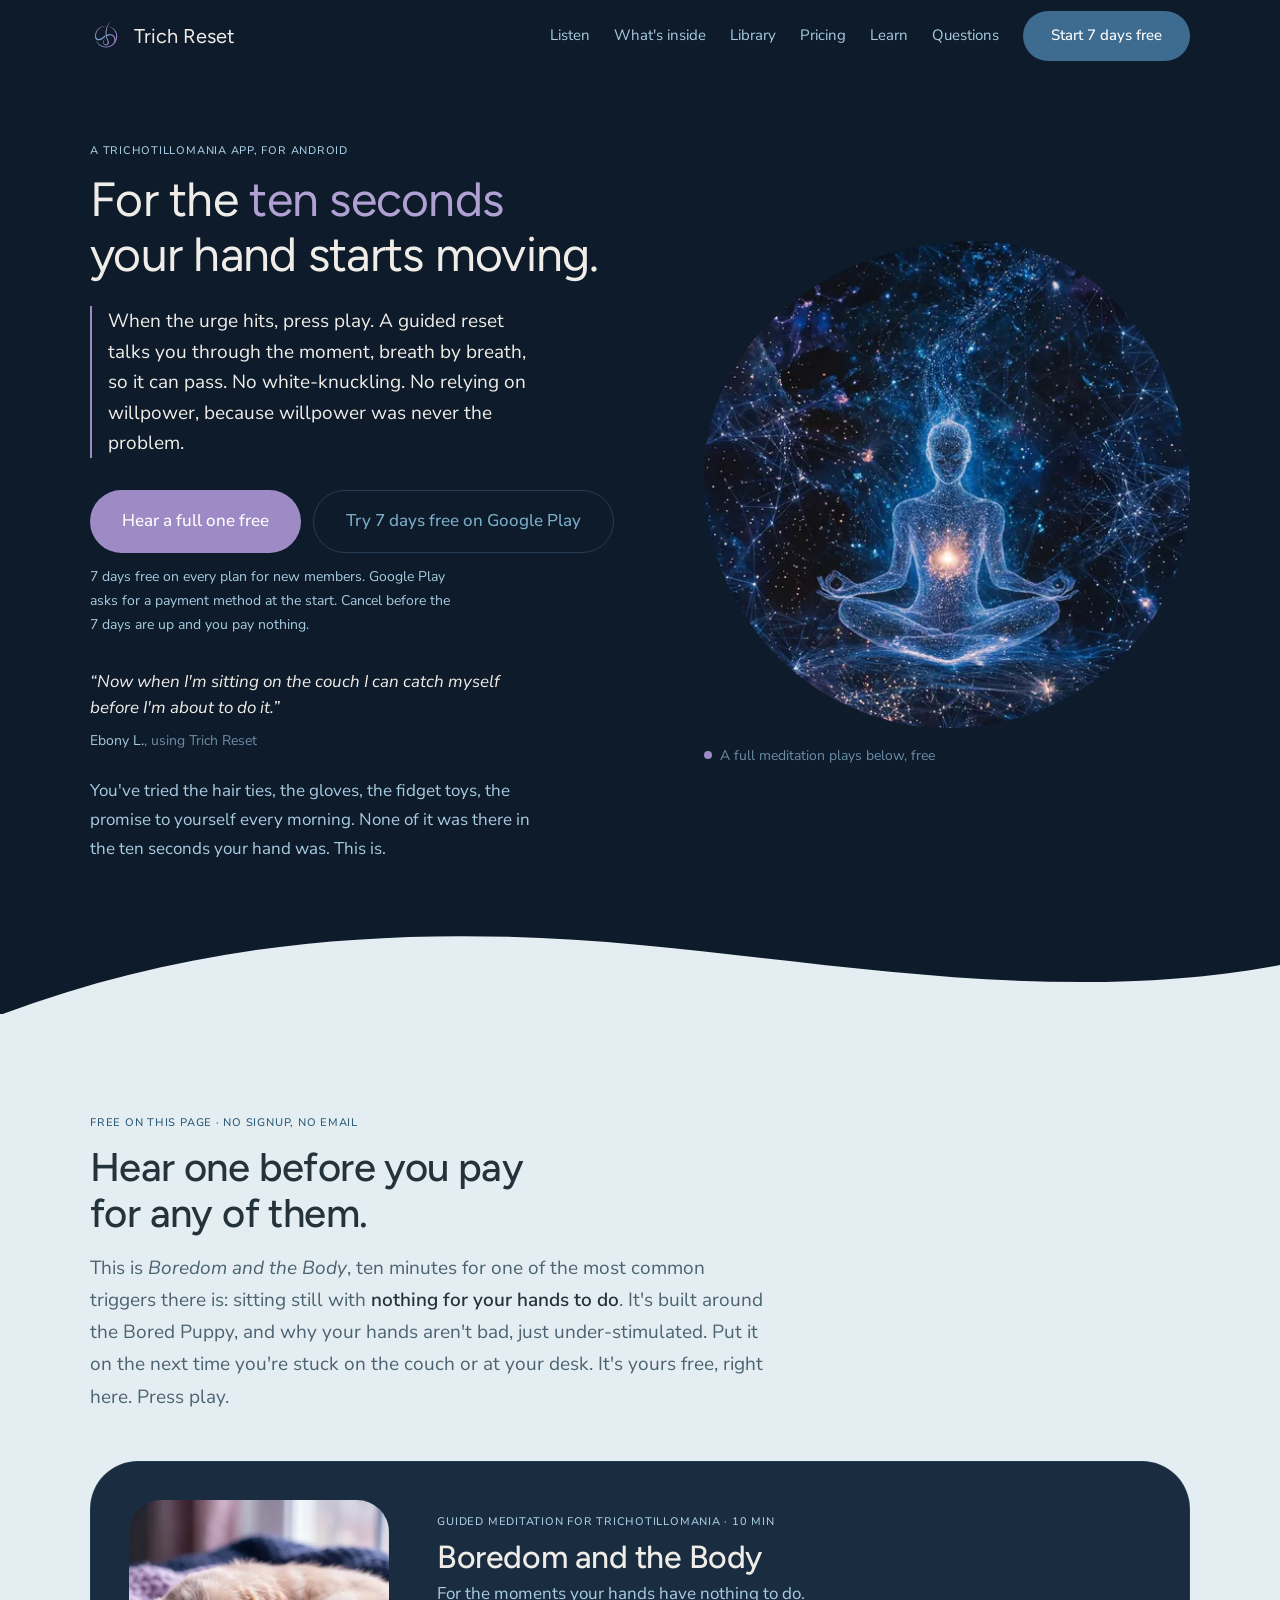
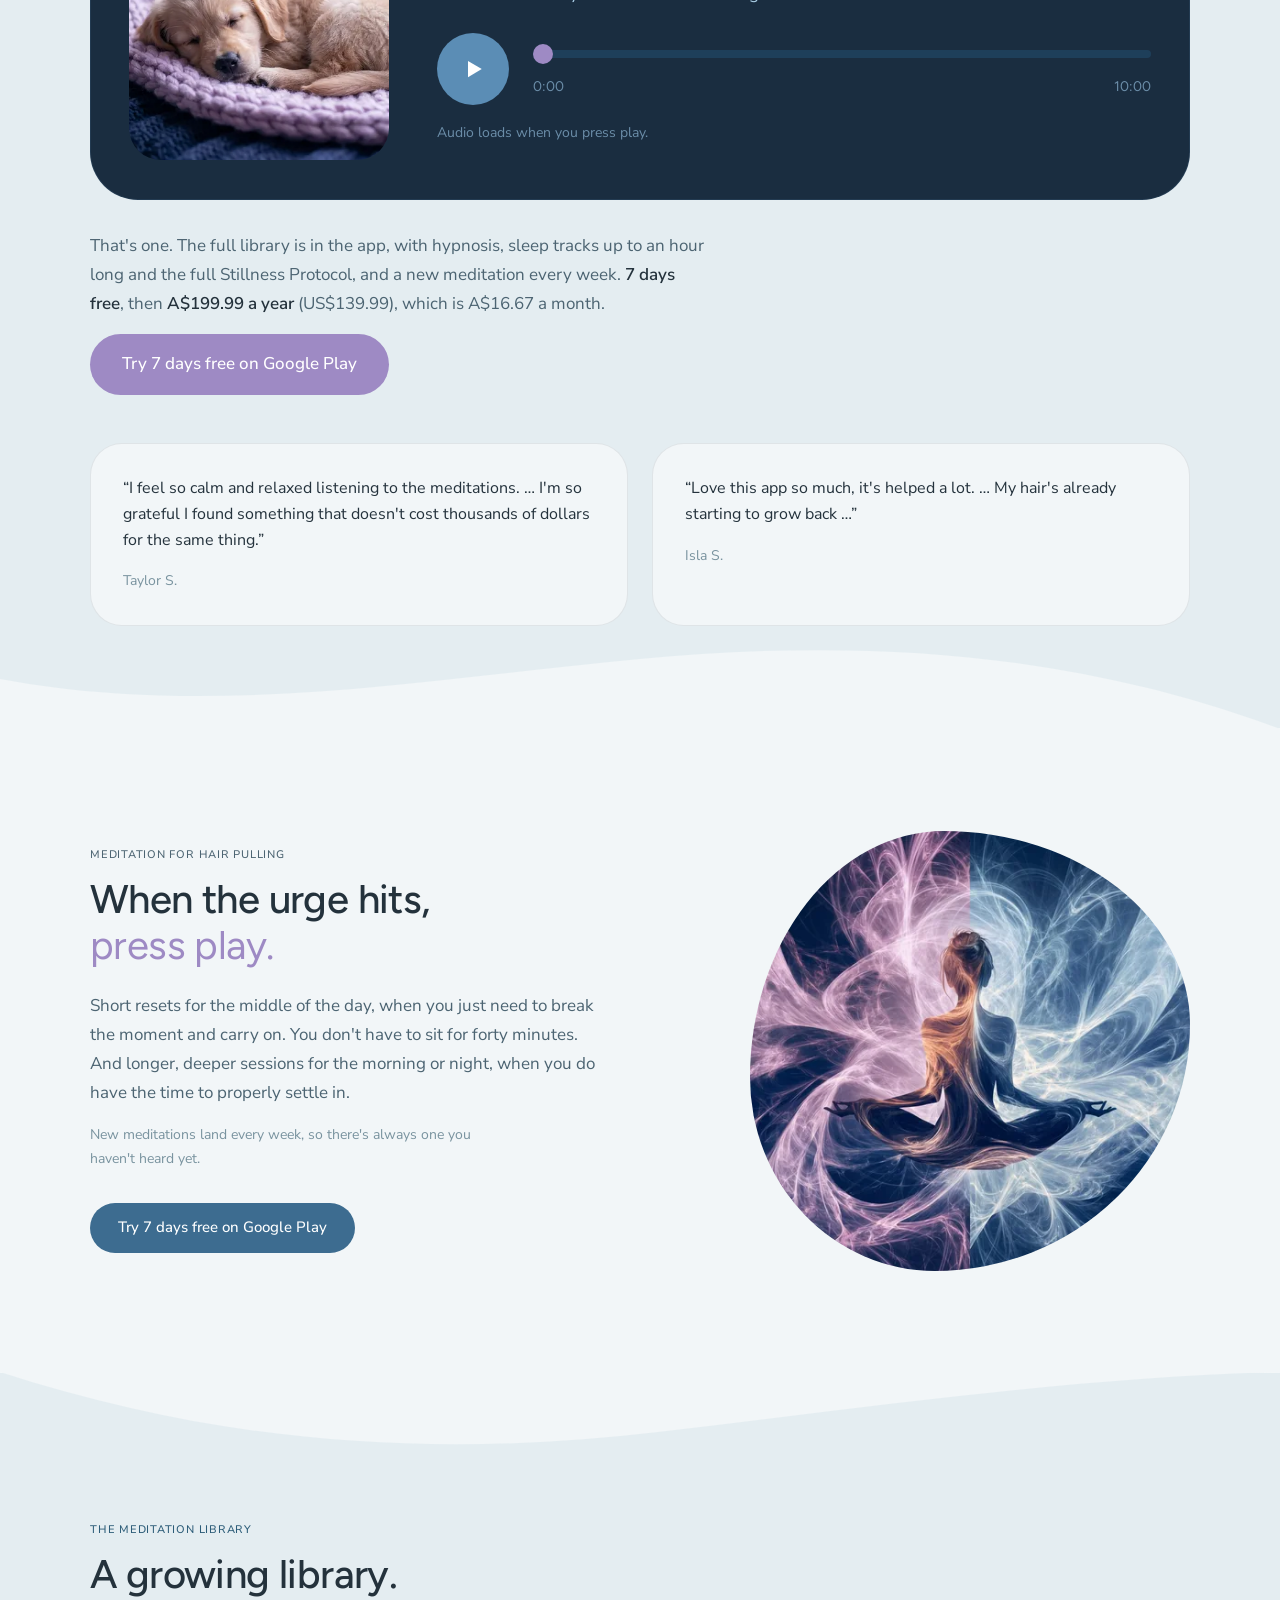
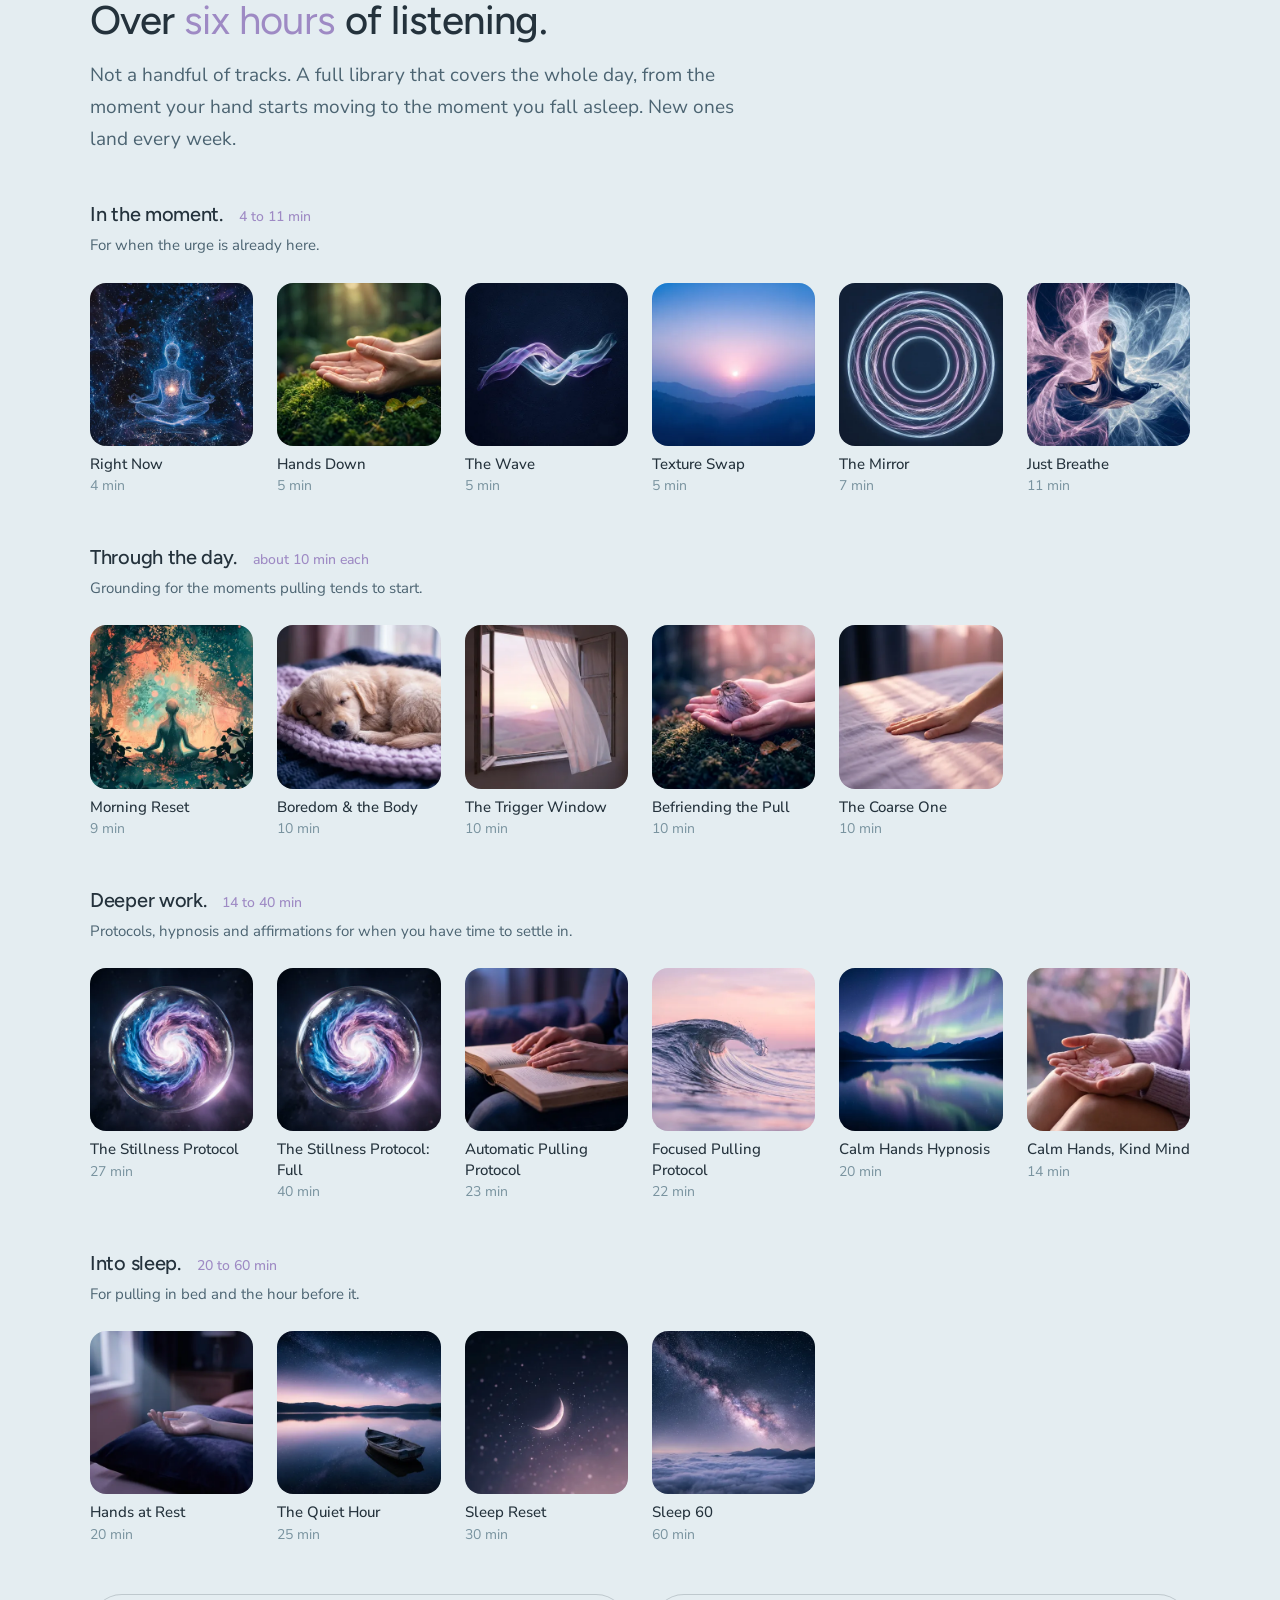
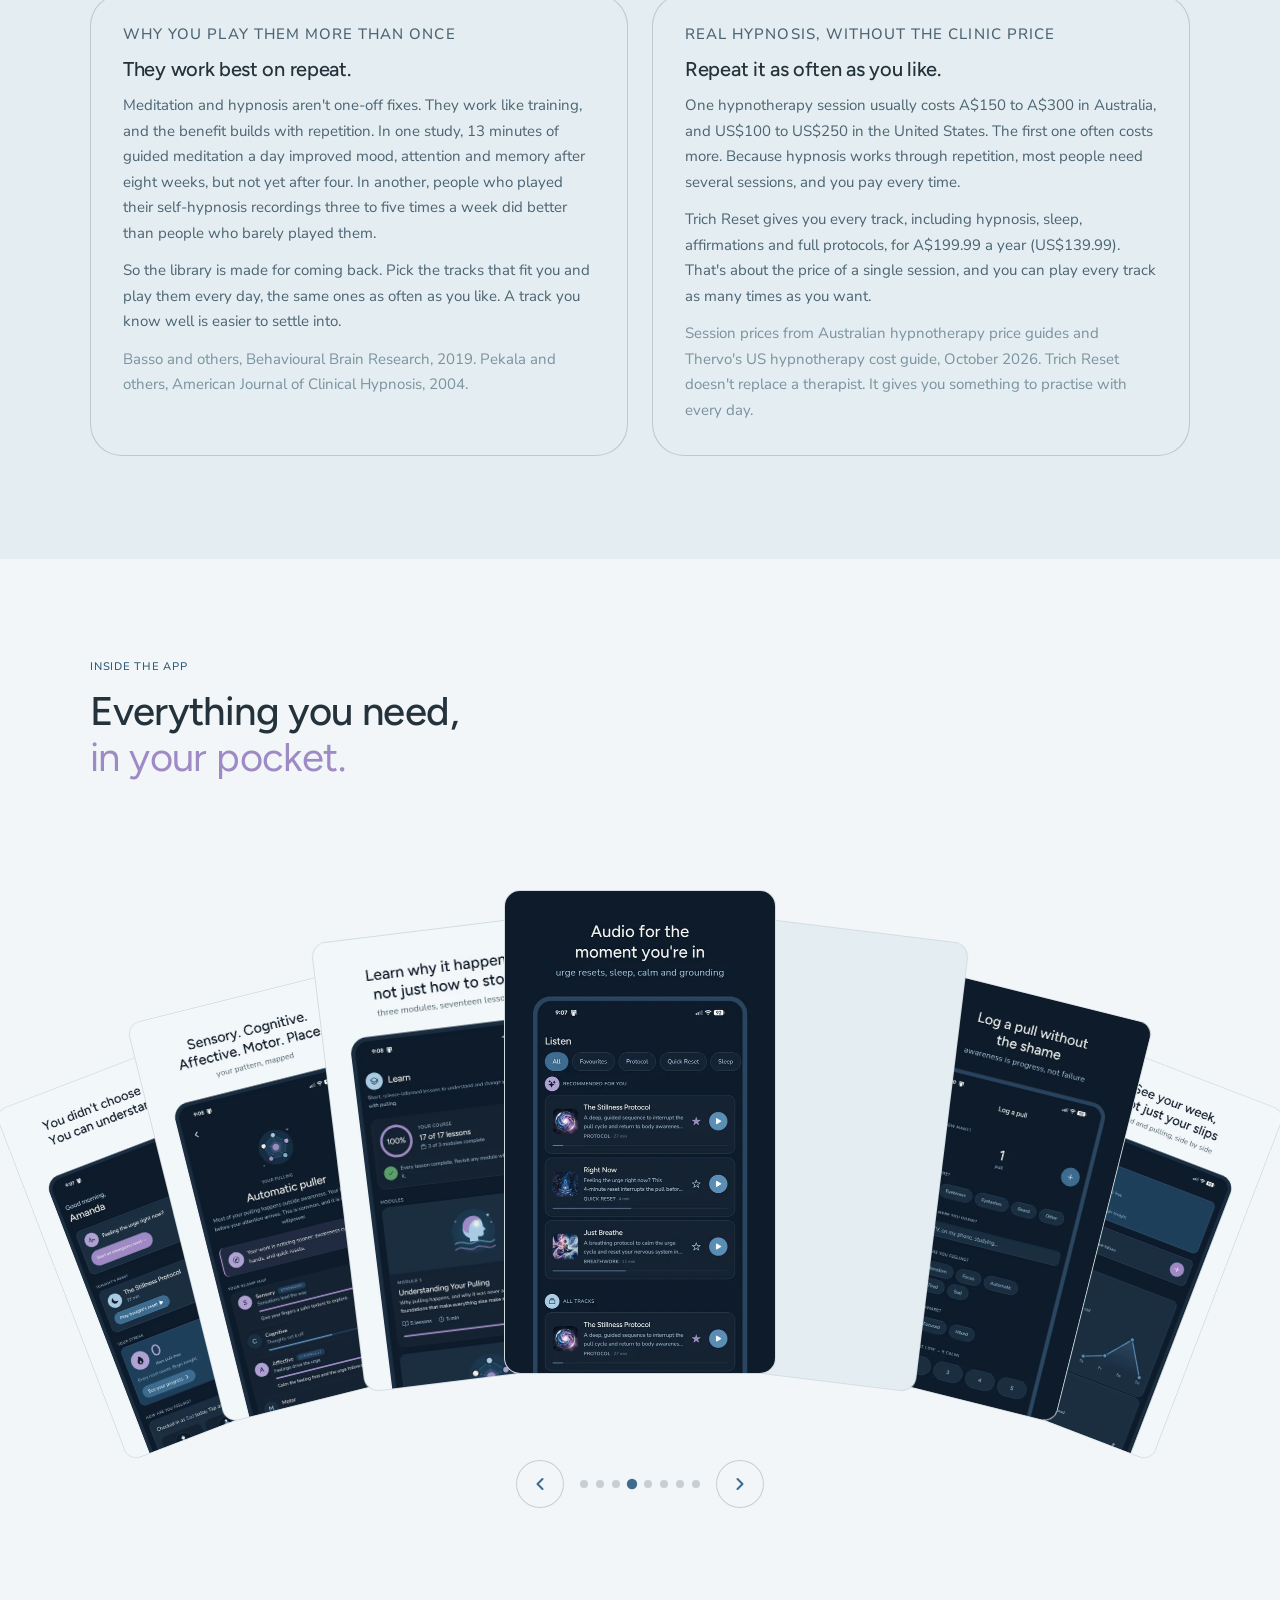
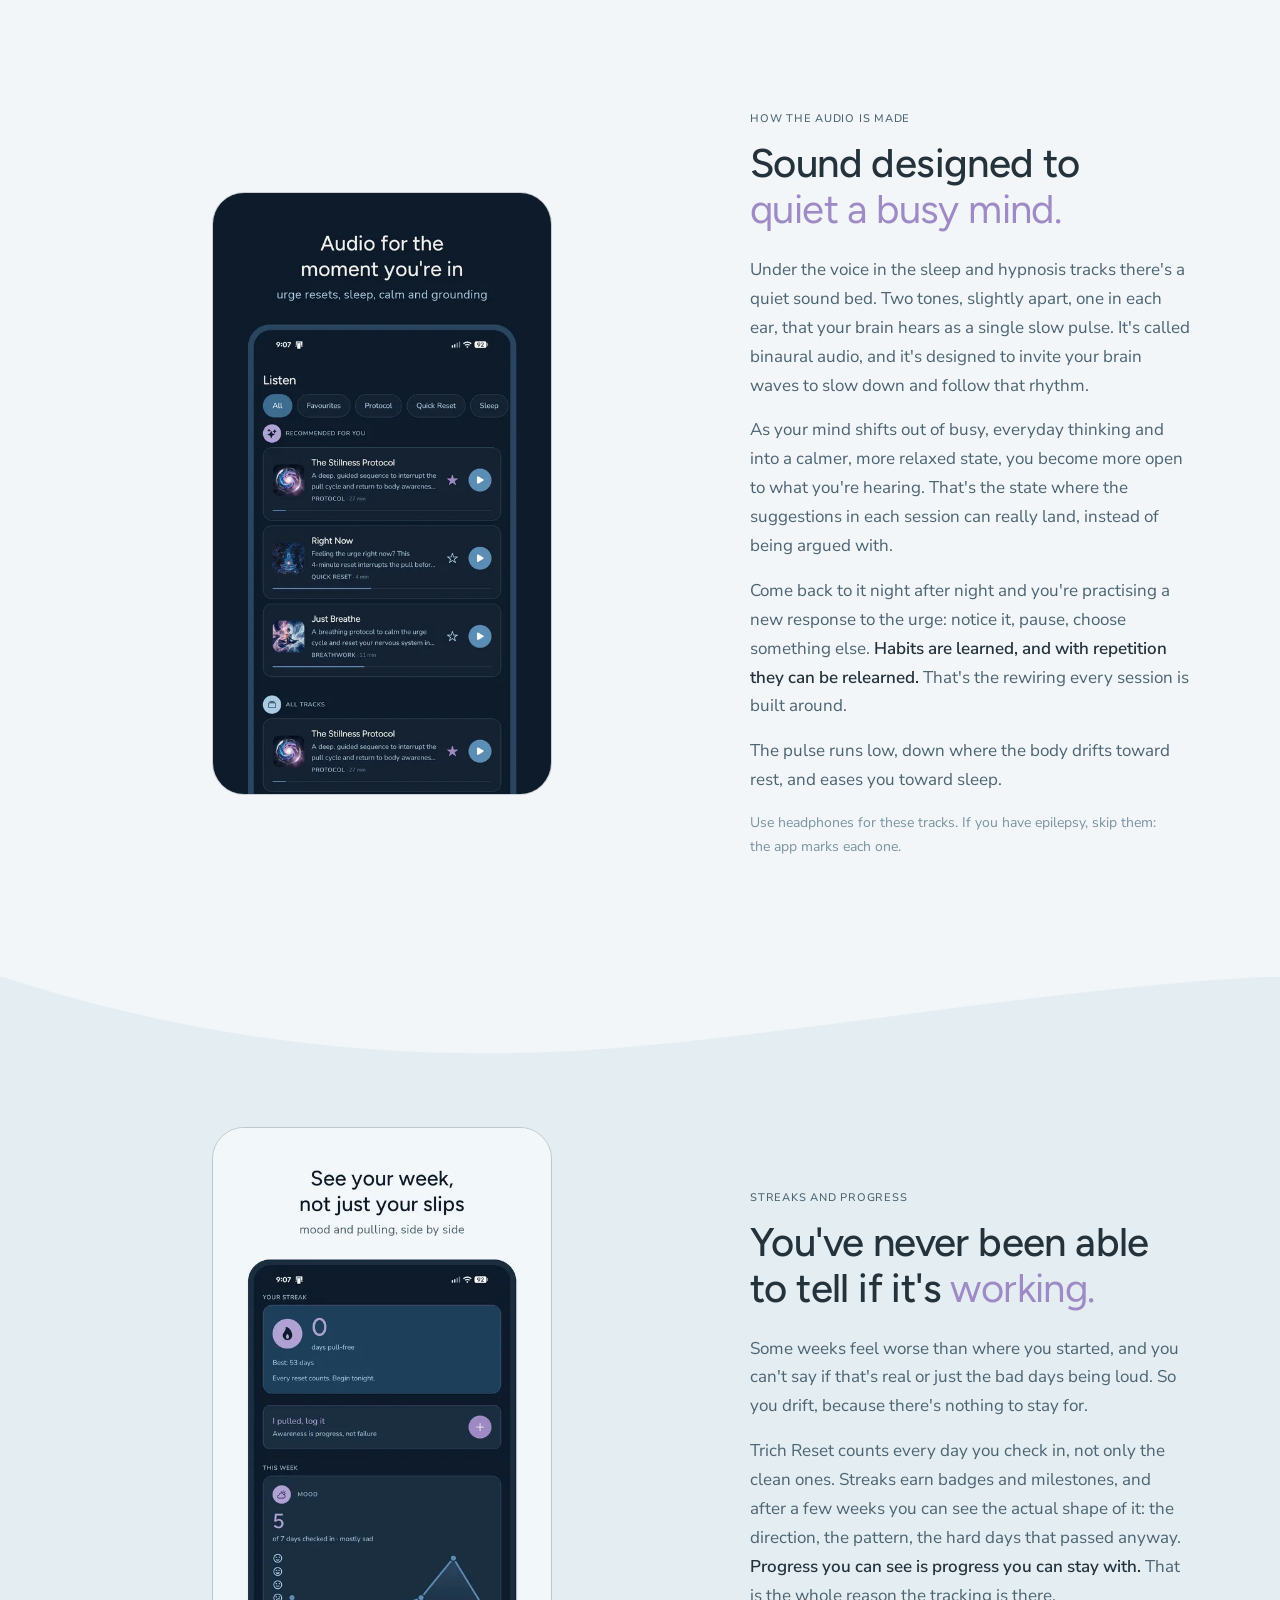
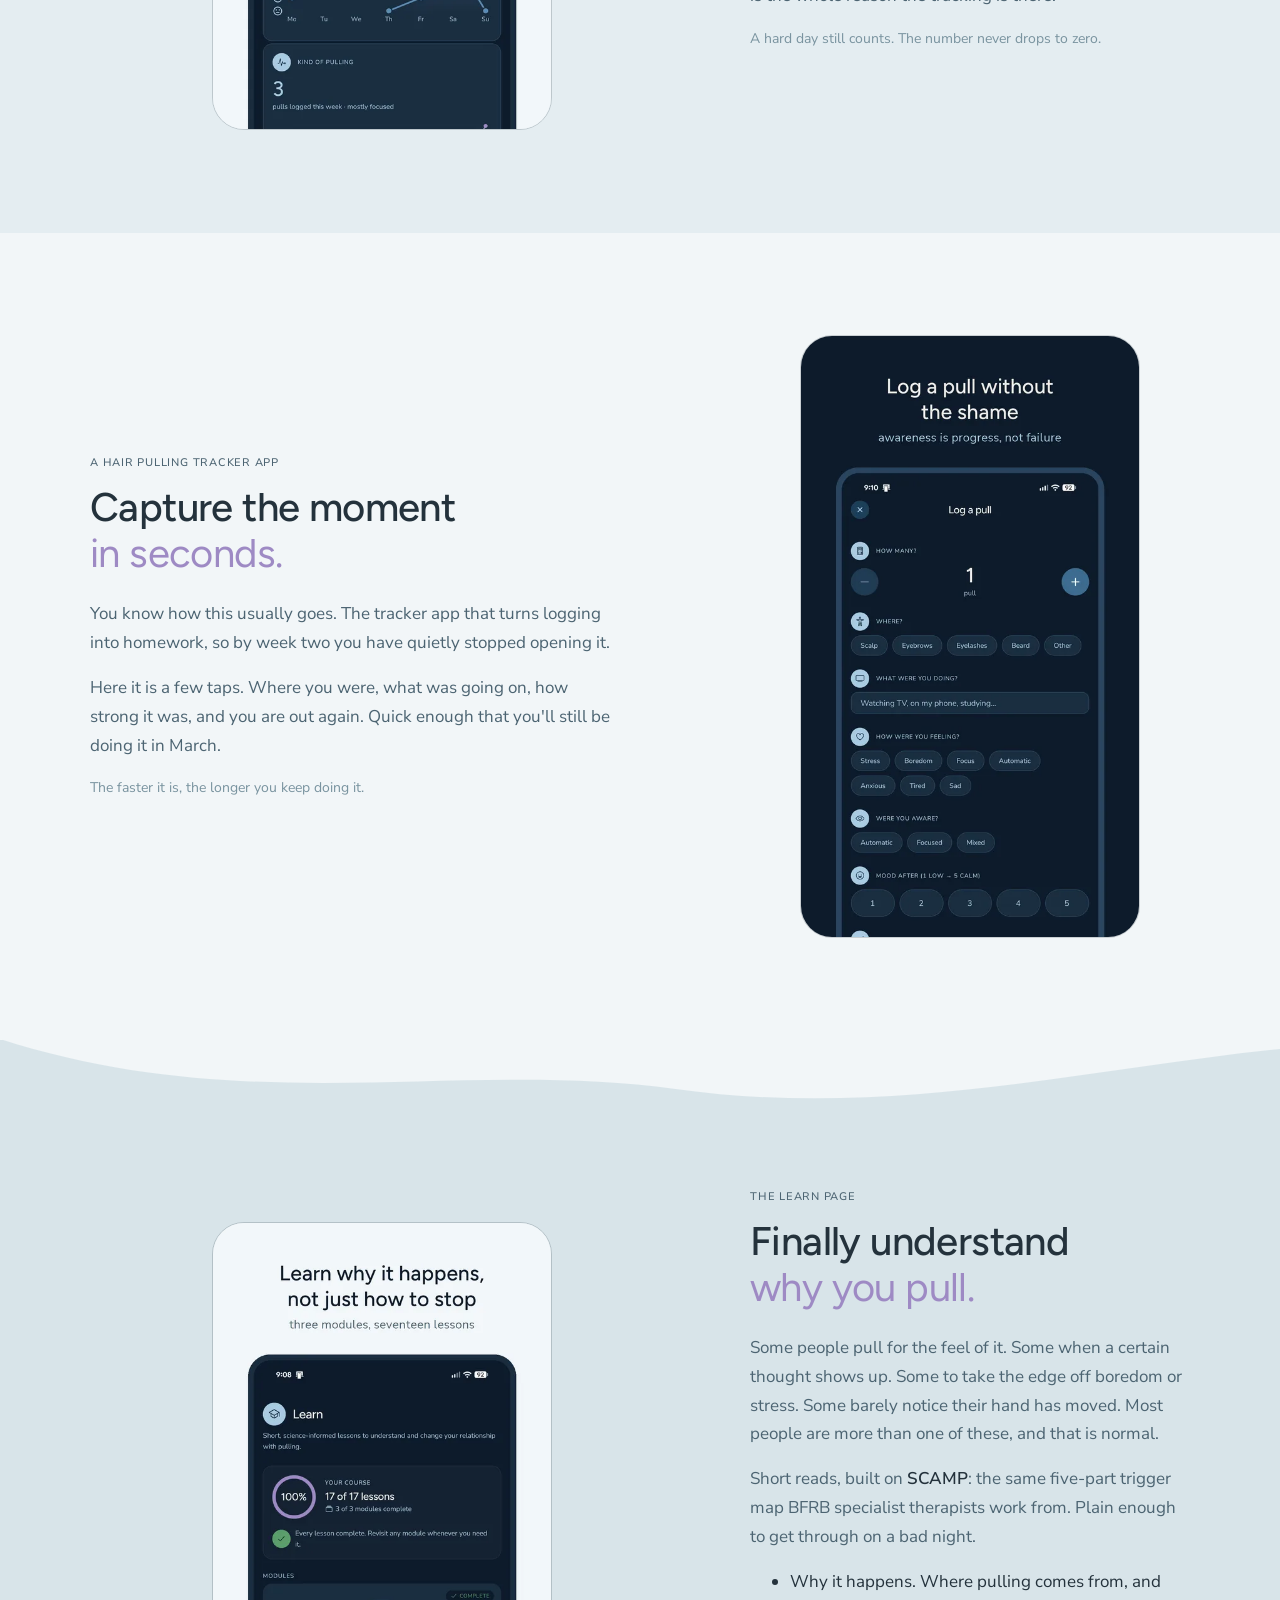
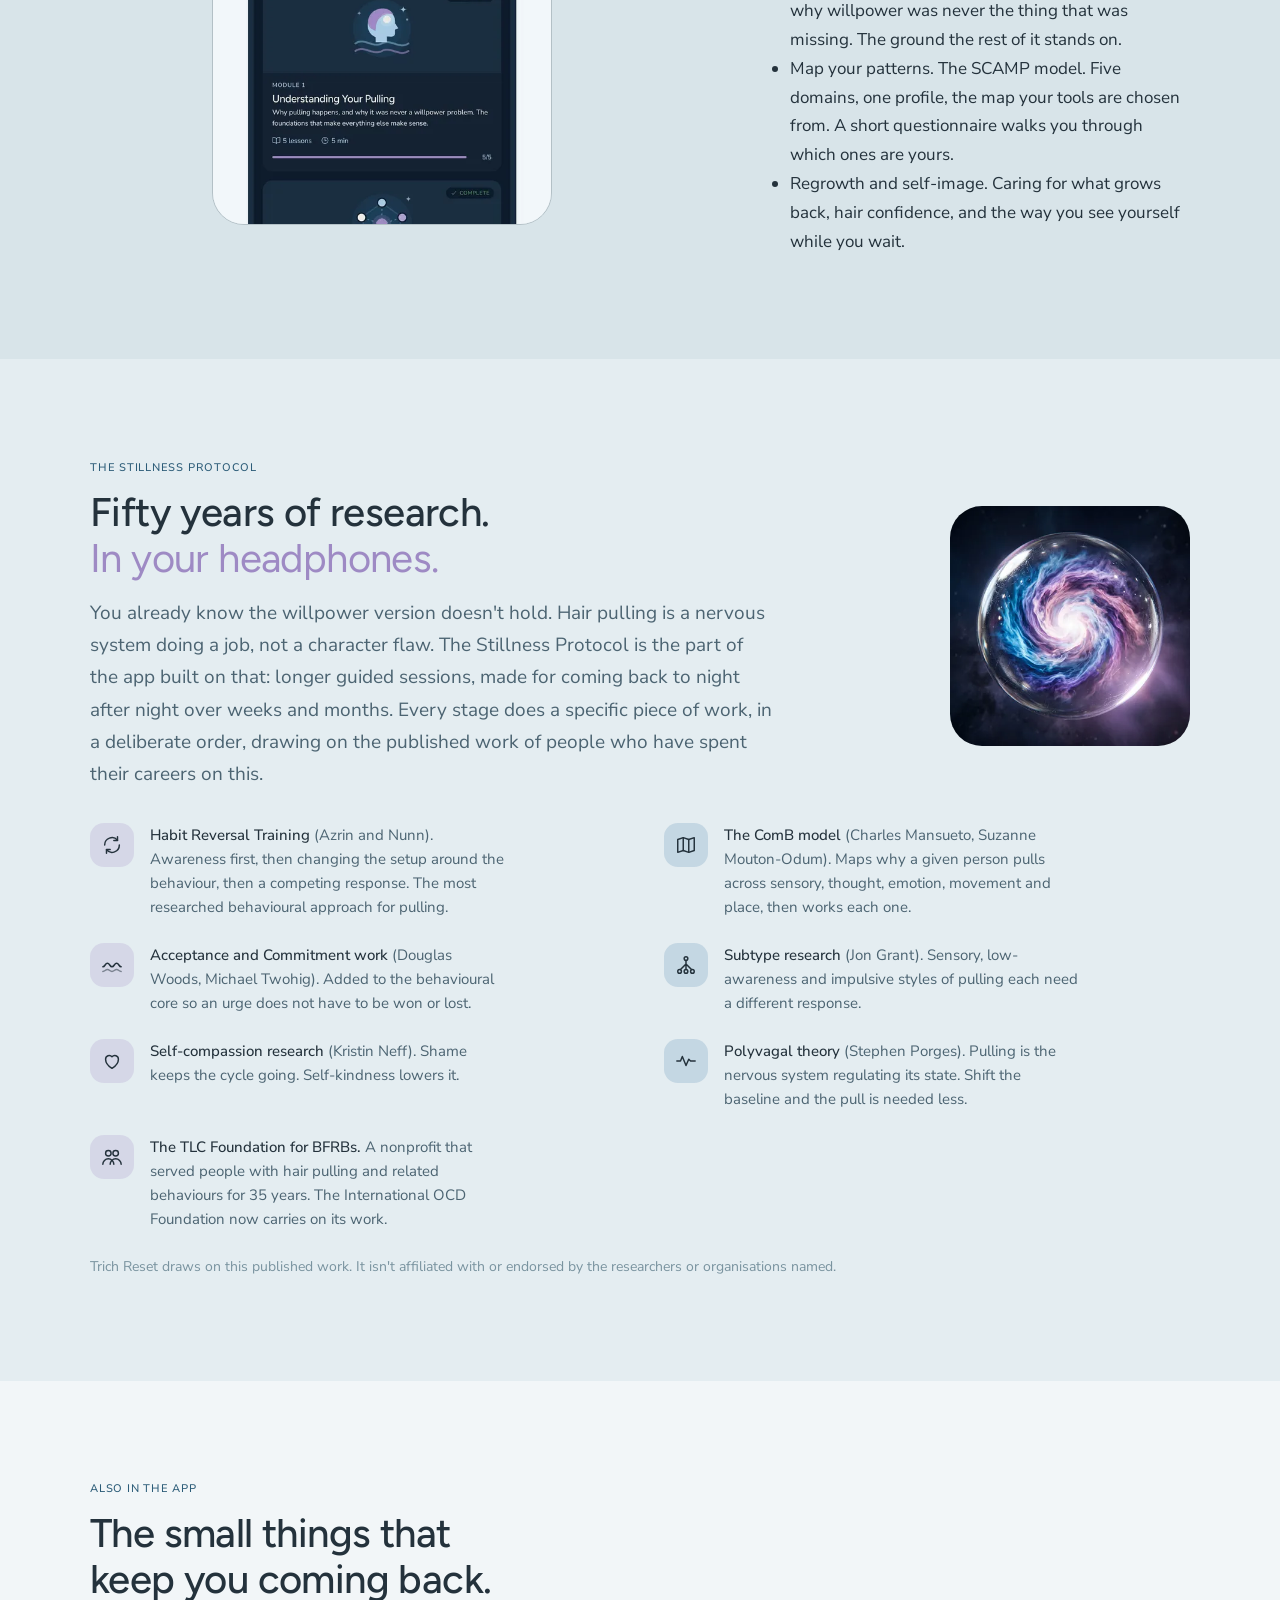
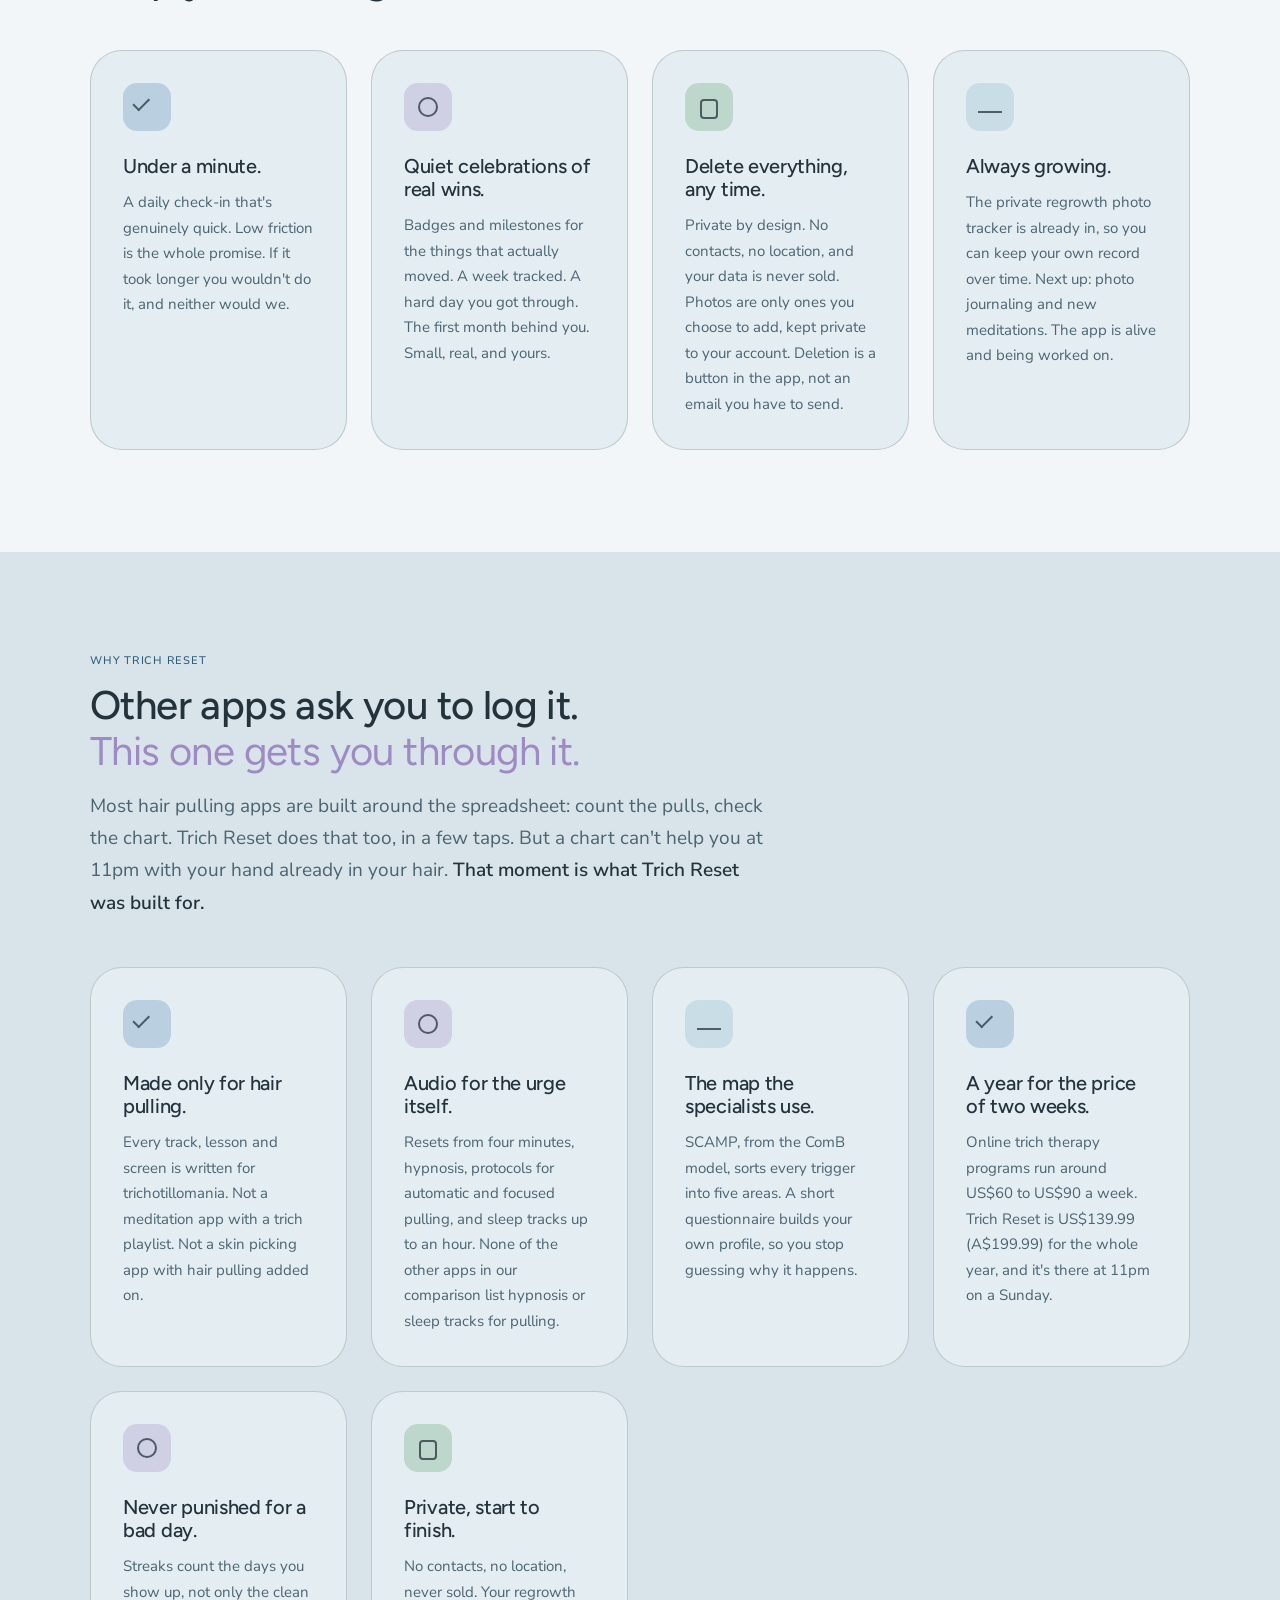
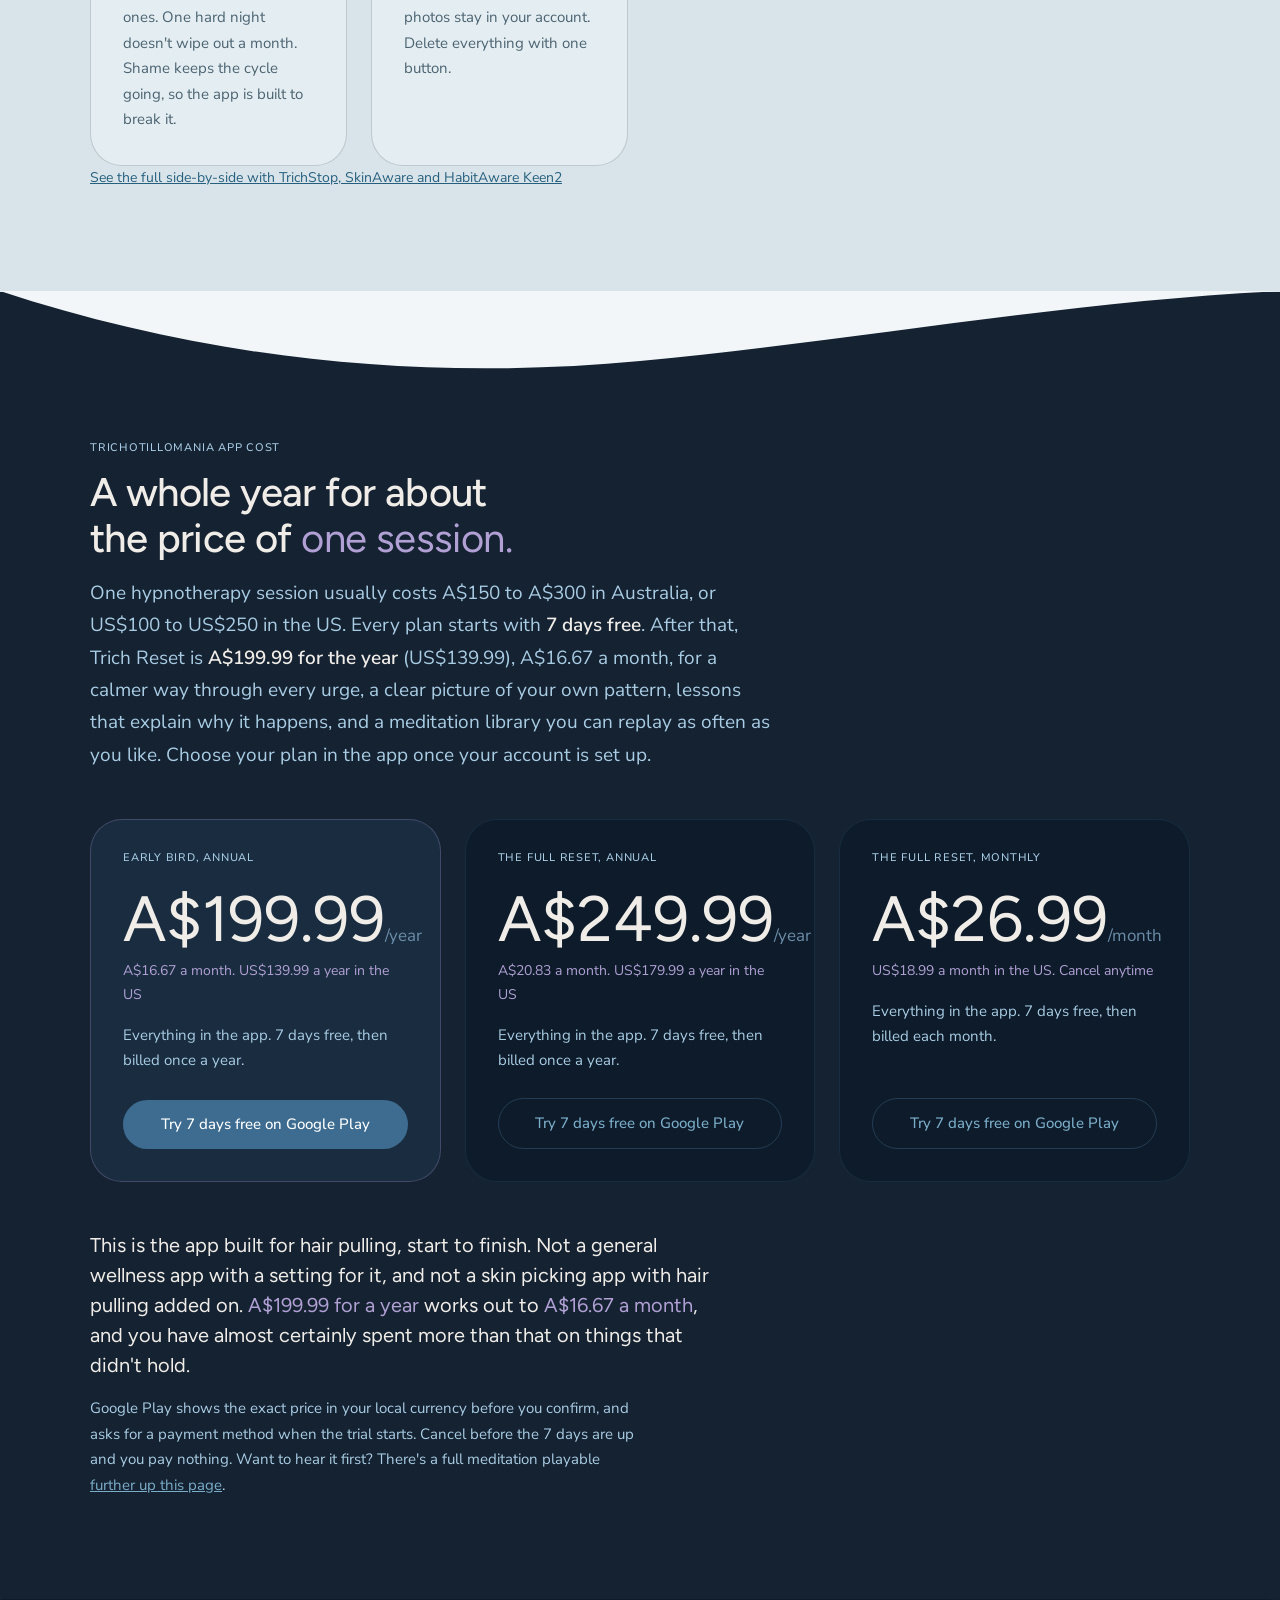
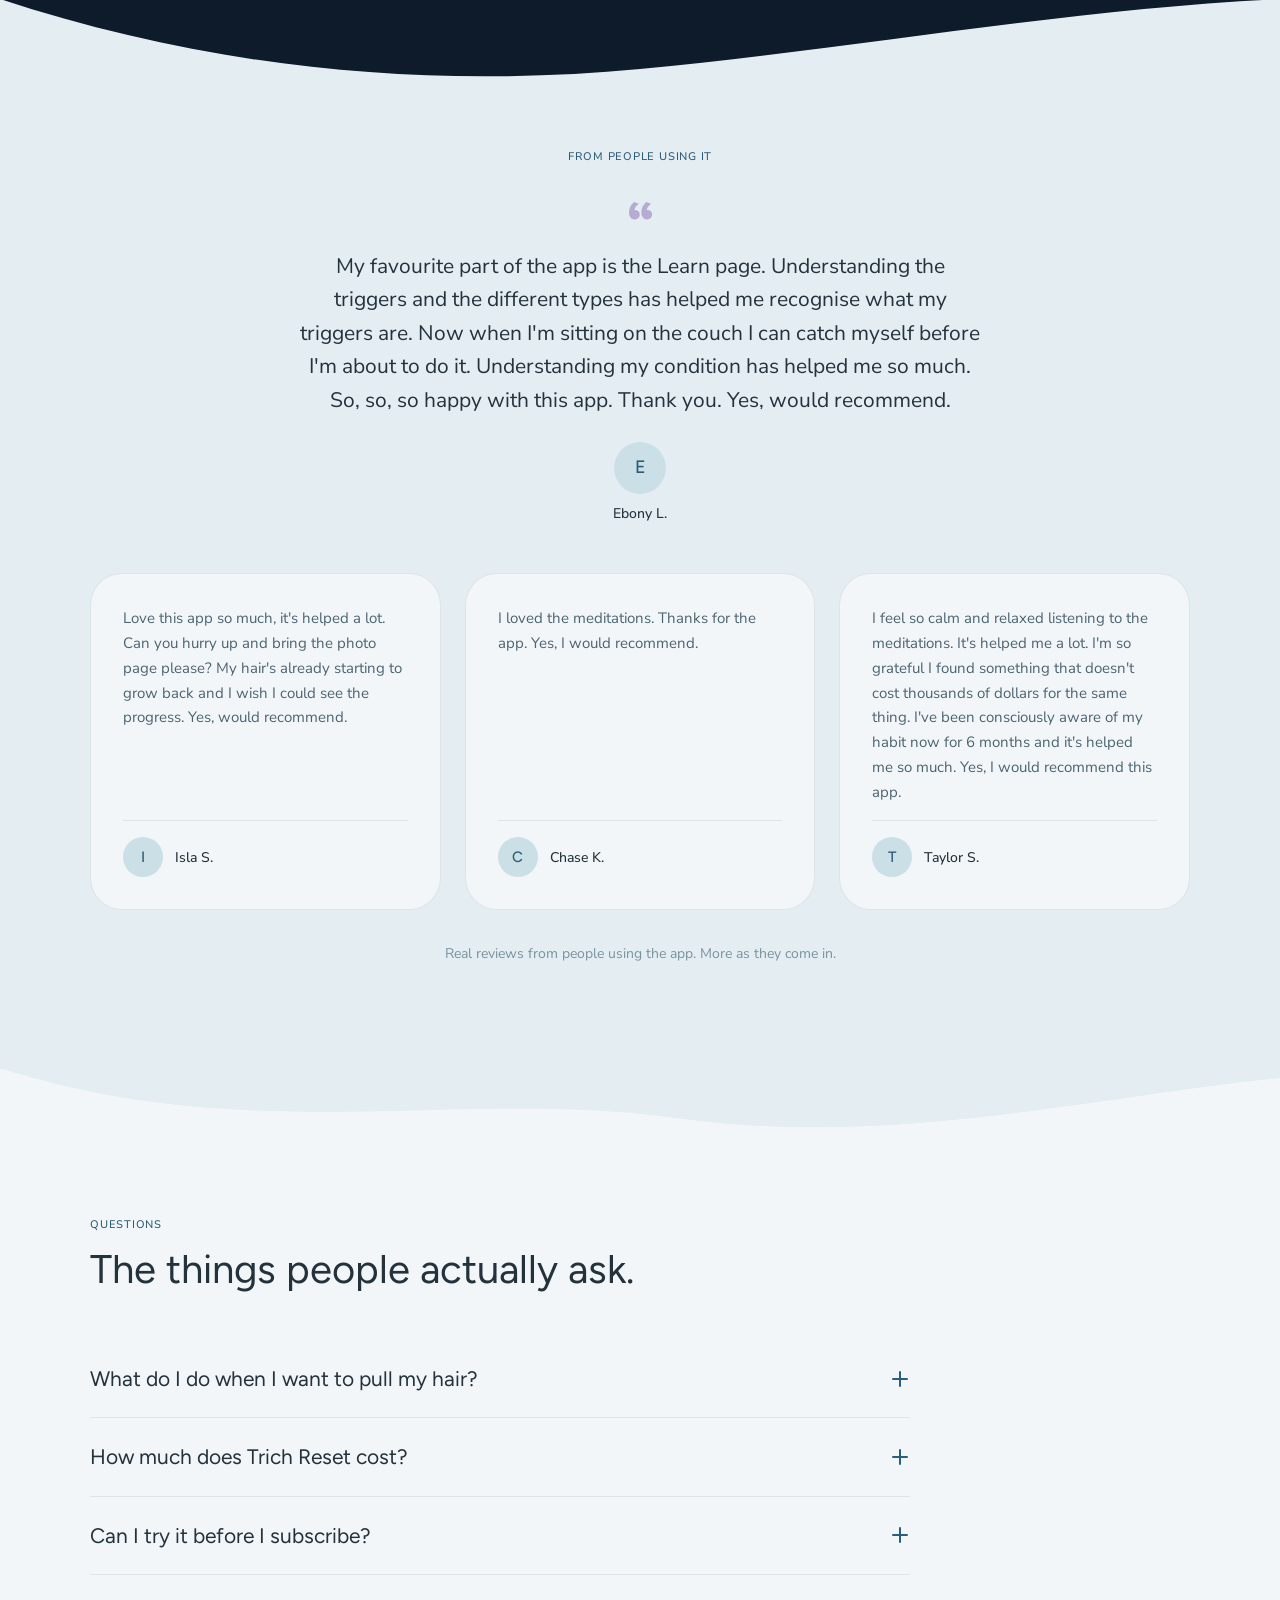
==== commit 620877f9: "Privacy covers Vercel Analytics; TLC links move to IOCDF; apps FAQ iPhone wording Privacy page now l" ====
--- a/index.html
+++ b/index.html
@@ -575,8 +575,8 @@
         Self-kindness lowers it.</li>
       <li><span class="ic" aria-hidden="true"><svg viewBox="0 0 24 24" focusable="false"><path d="M2 12h4l2-5 4 10 3-7 2 2h5"/></svg></span><b>Polyvagal theory</b> (Stephen Porges). Pulling is the nervous system regulating its
         state. Shift the baseline and the pull is needed less.</li>
-      <li><span class="ic" aria-hidden="true"><svg viewBox="0 0 24 24" focusable="false"><circle cx="8" cy="8" r="3"/><circle cx="16" cy="8" r="3"/><path d="M2 20c0-3.3 2.7-6 6-6s6 2.7 6 6M10 20c0-3.3 2.7-6 6-6s6 2.7 6 6"/></svg></span><b>The TLC Foundation for BFRBs.</b> A leading nonprofit for hair pulling and
-        related behaviours.</li>
+      <li><span class="ic" aria-hidden="true"><svg viewBox="0 0 24 24" focusable="false"><circle cx="8" cy="8" r="3"/><circle cx="16" cy="8" r="3"/><path d="M2 20c0-3.3 2.7-6 6-6s6 2.7 6 6M10 20c0-3.3 2.7-6 6-6s6 2.7 6 6"/></svg></span><b>The TLC Foundation for BFRBs.</b> A nonprofit that served people with hair pulling and
+        related behaviours for 35 years. The International OCD Foundation now carries on its work.</li>
     </ul>
     <p class="feature-meta">Trich Reset draws on this published work. It isn't affiliated with or
       endorsed by the researchers or organisations named.</p>
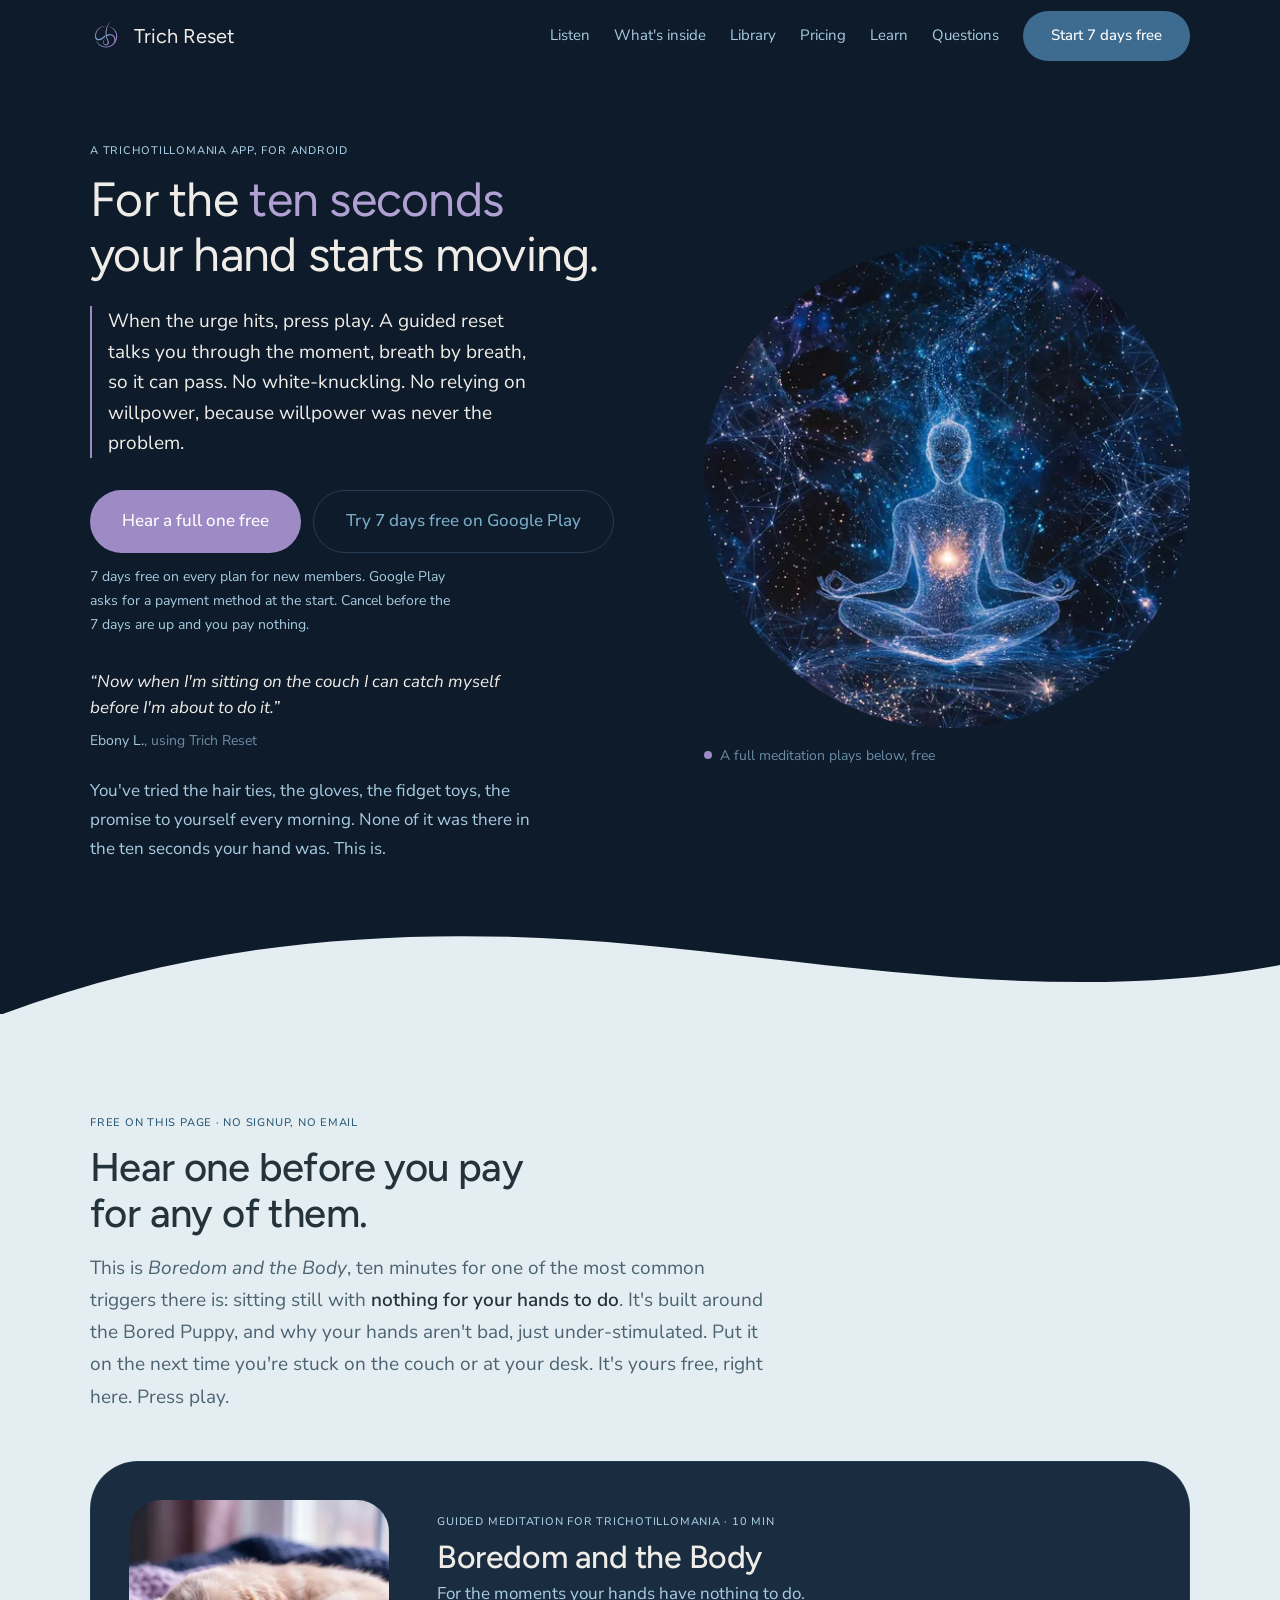
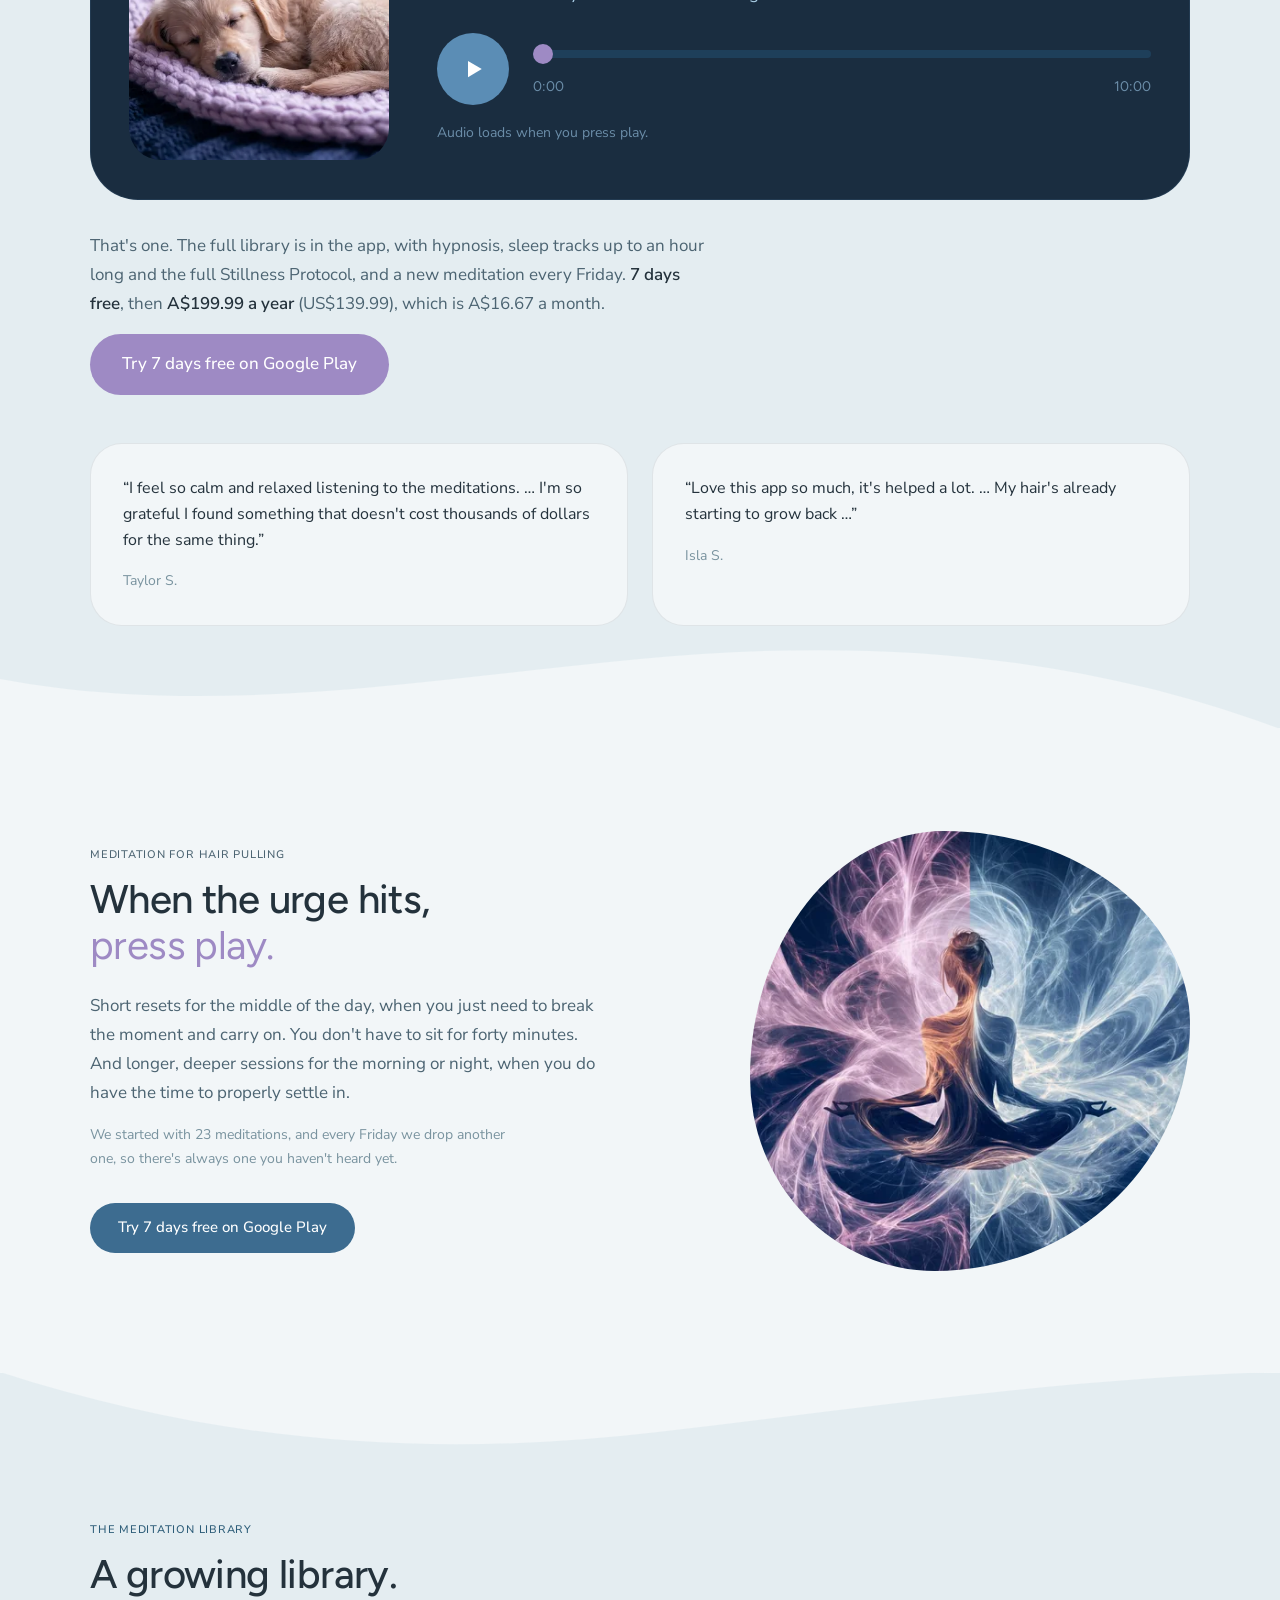
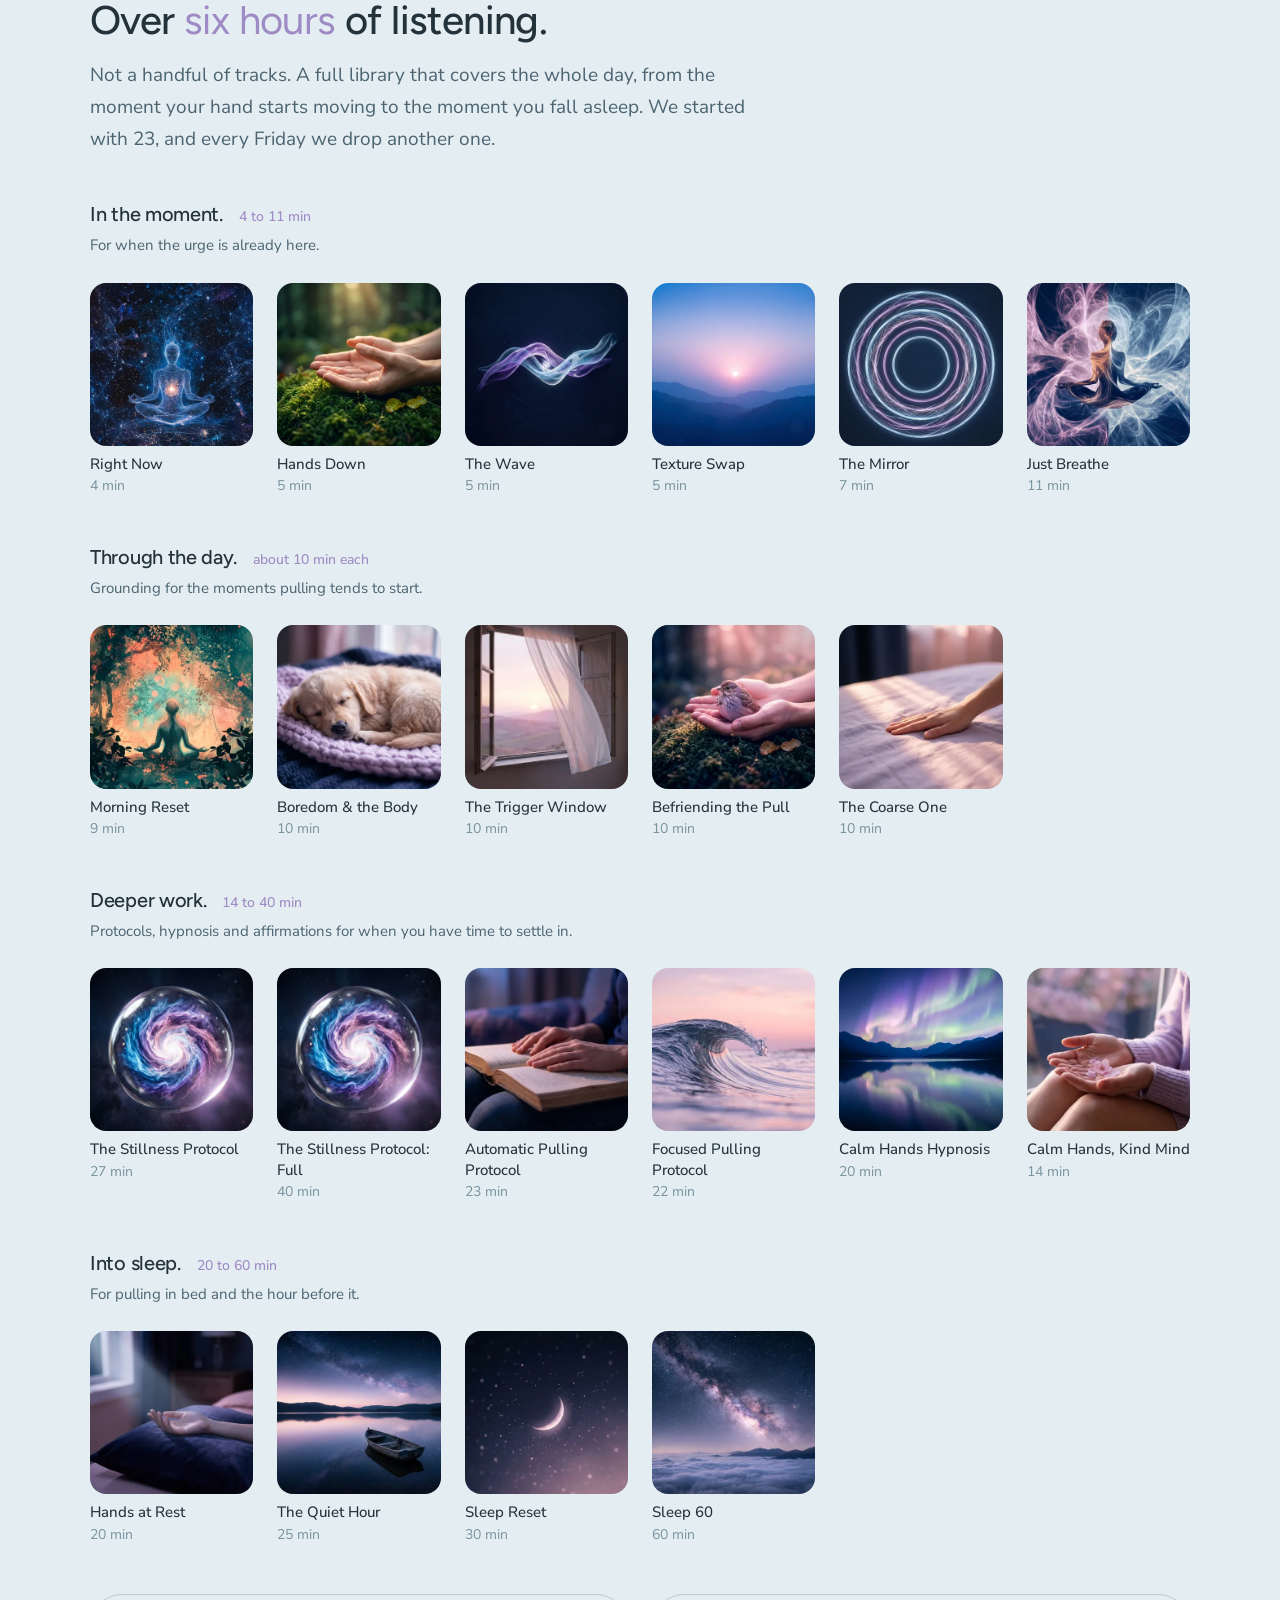
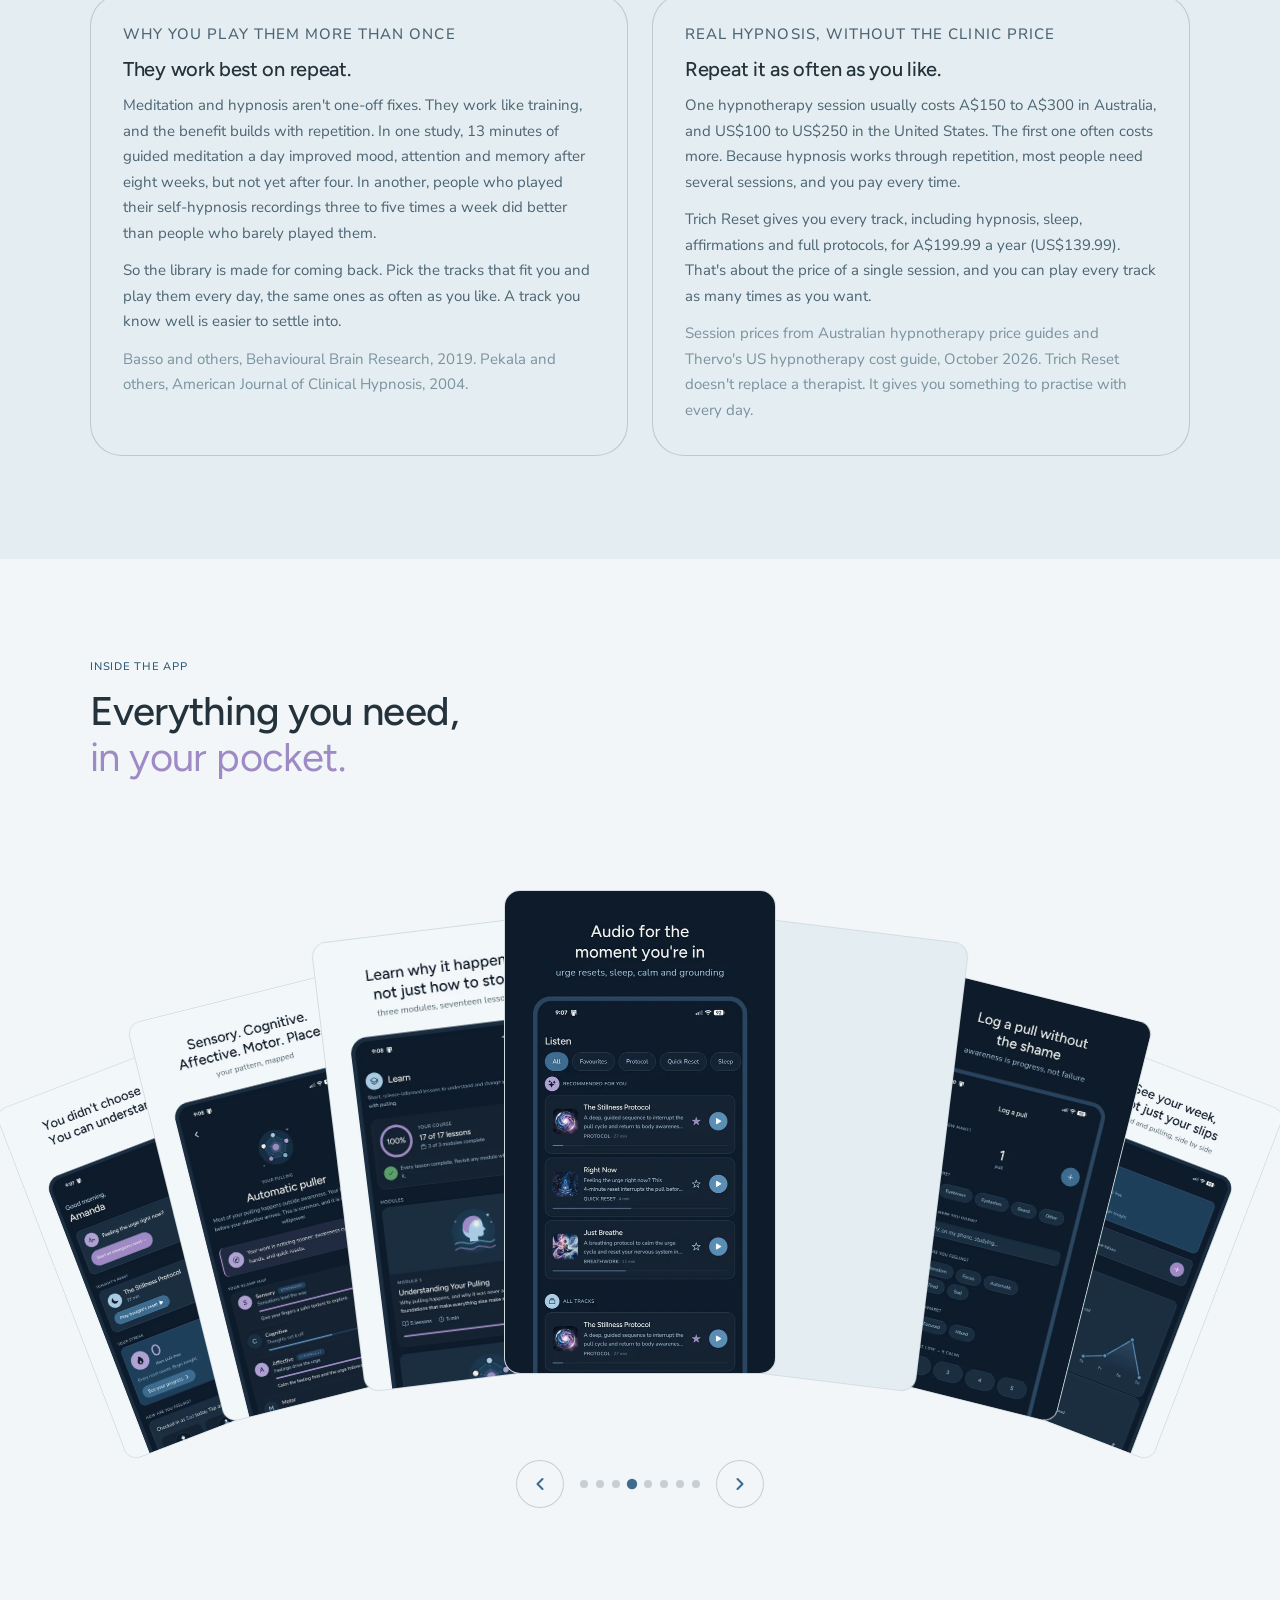
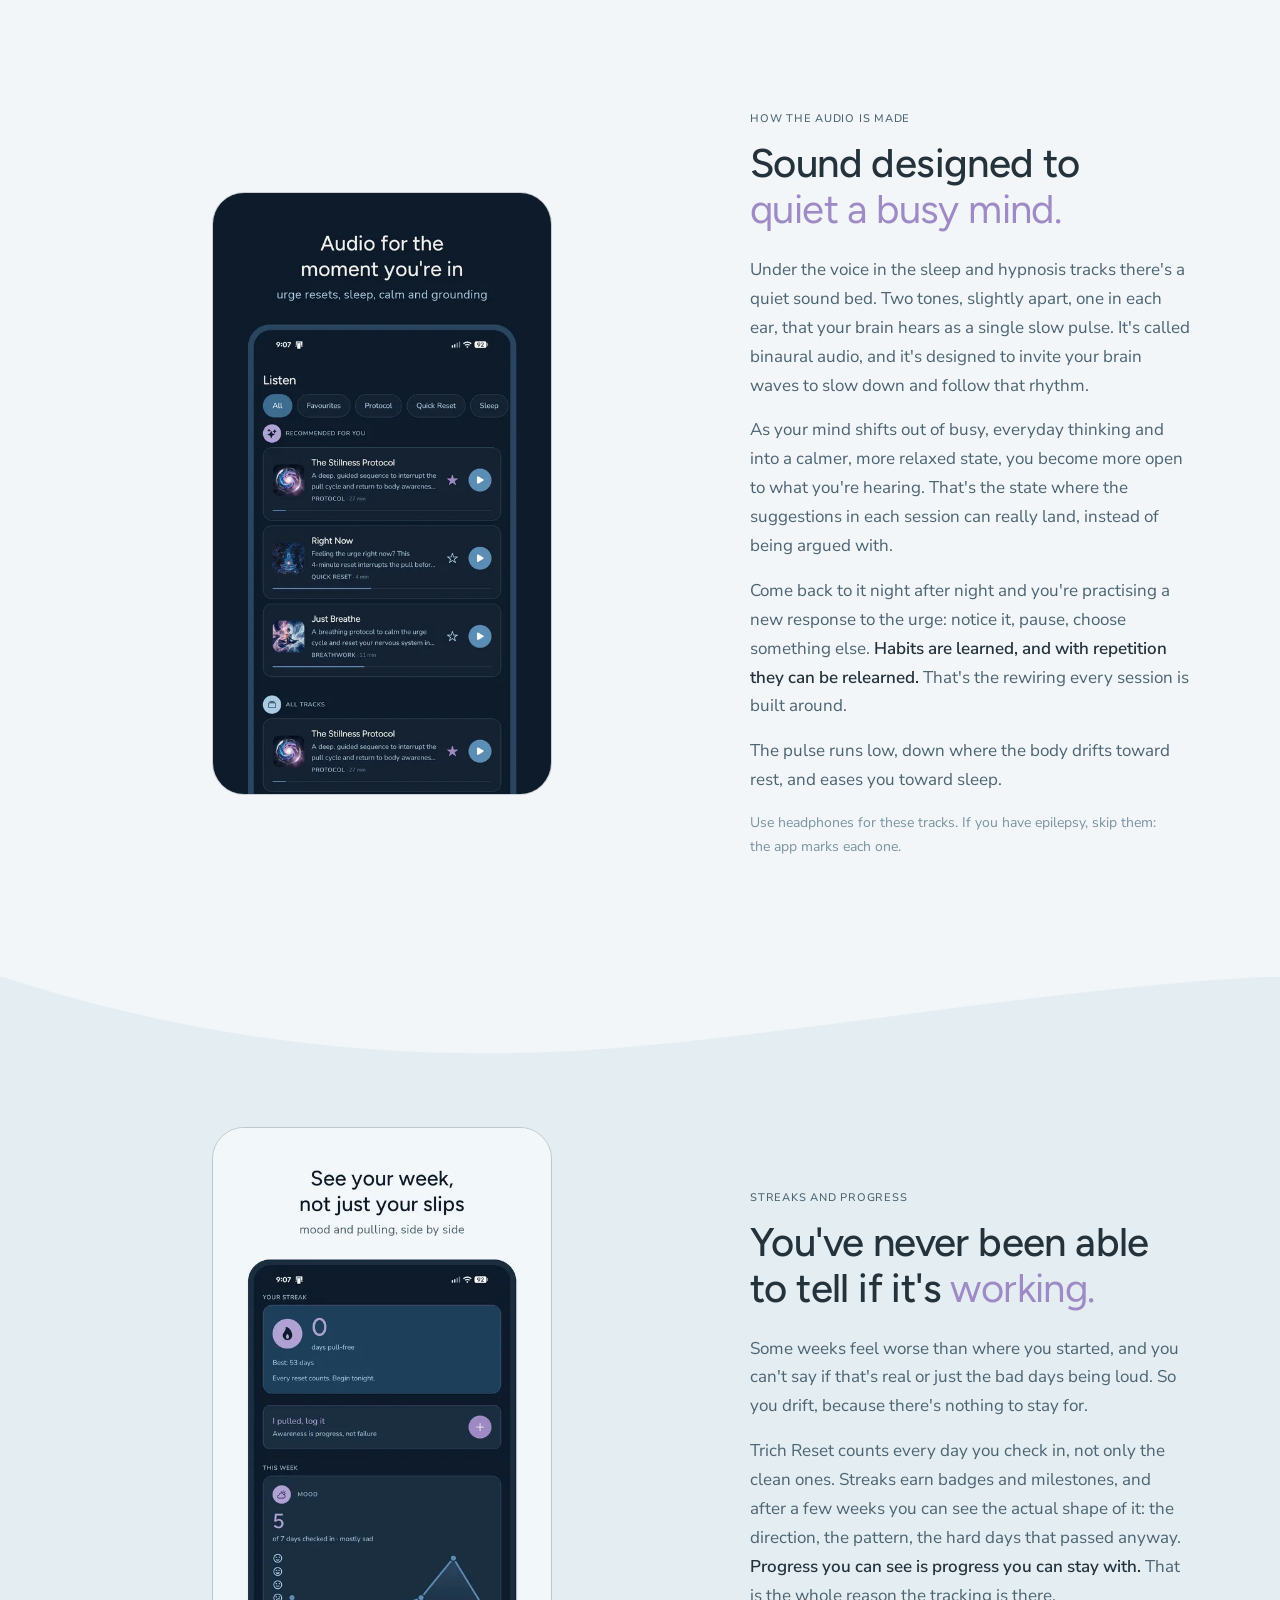
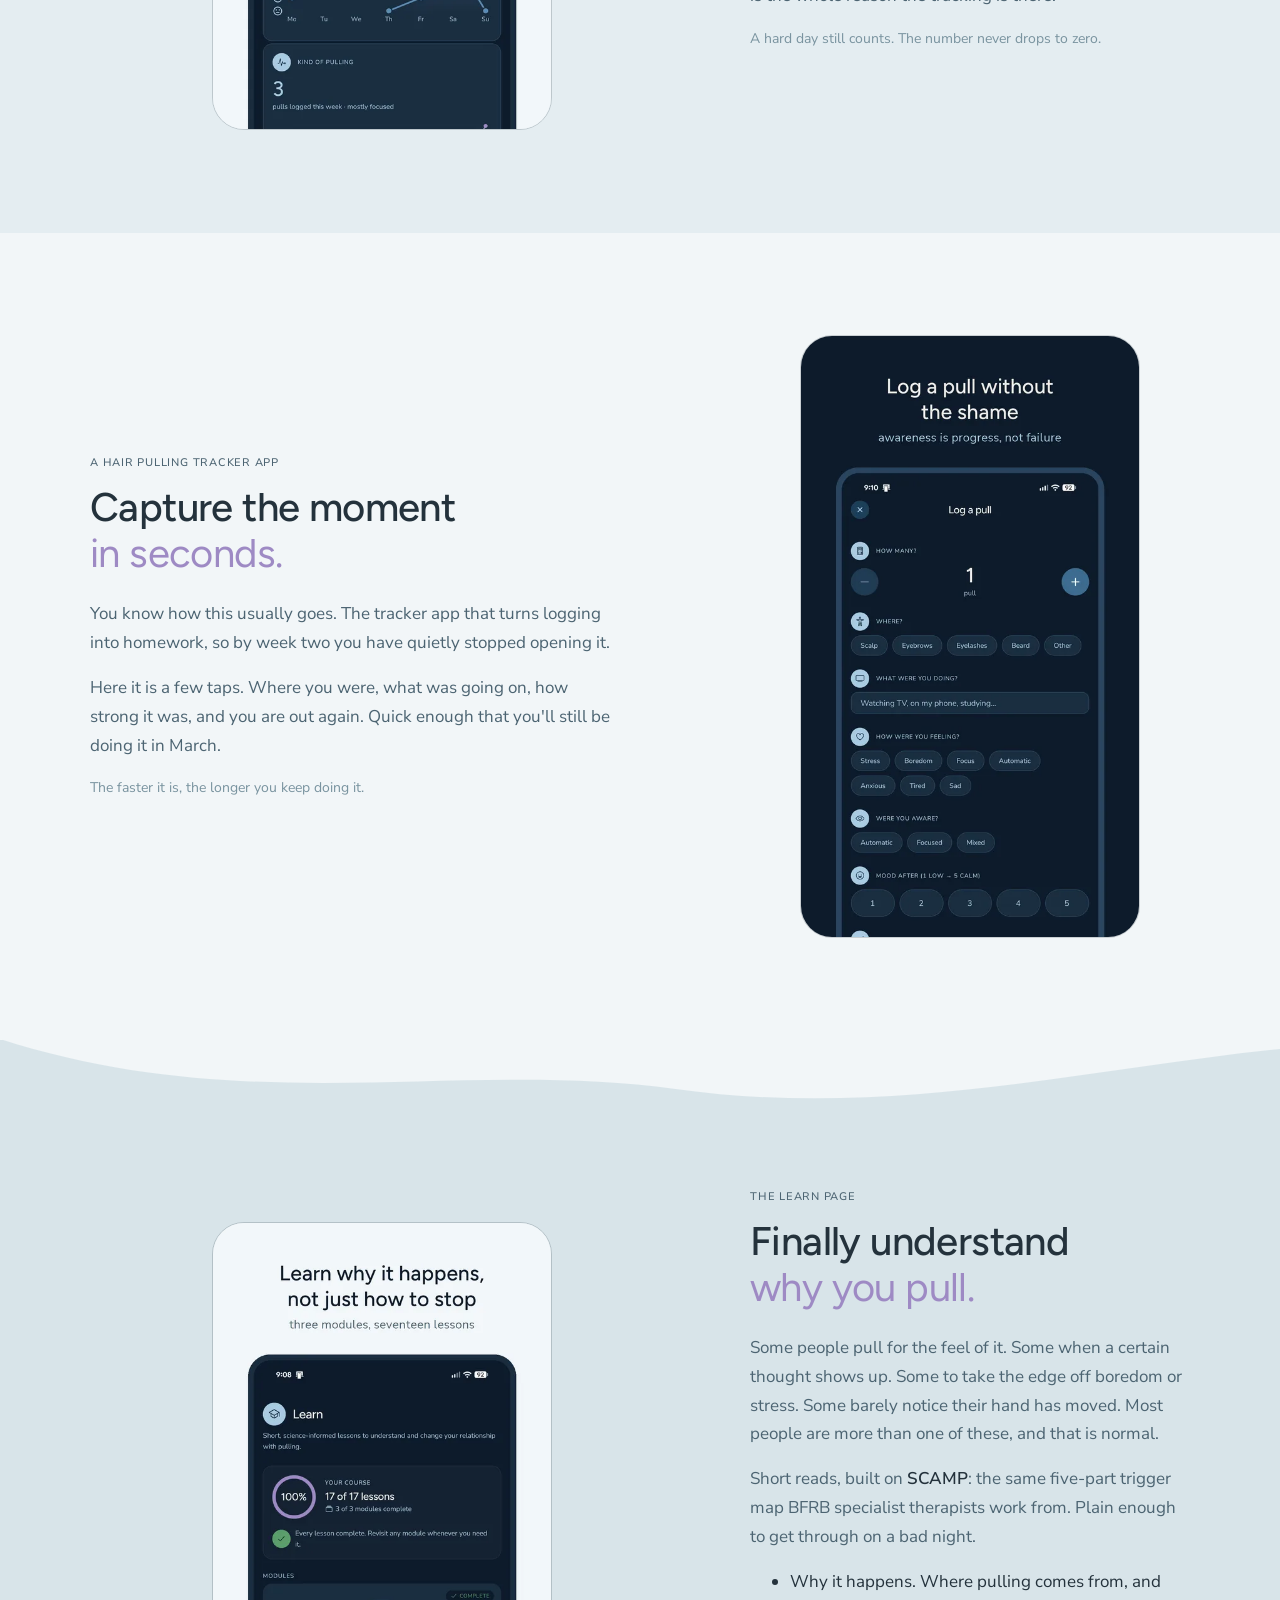
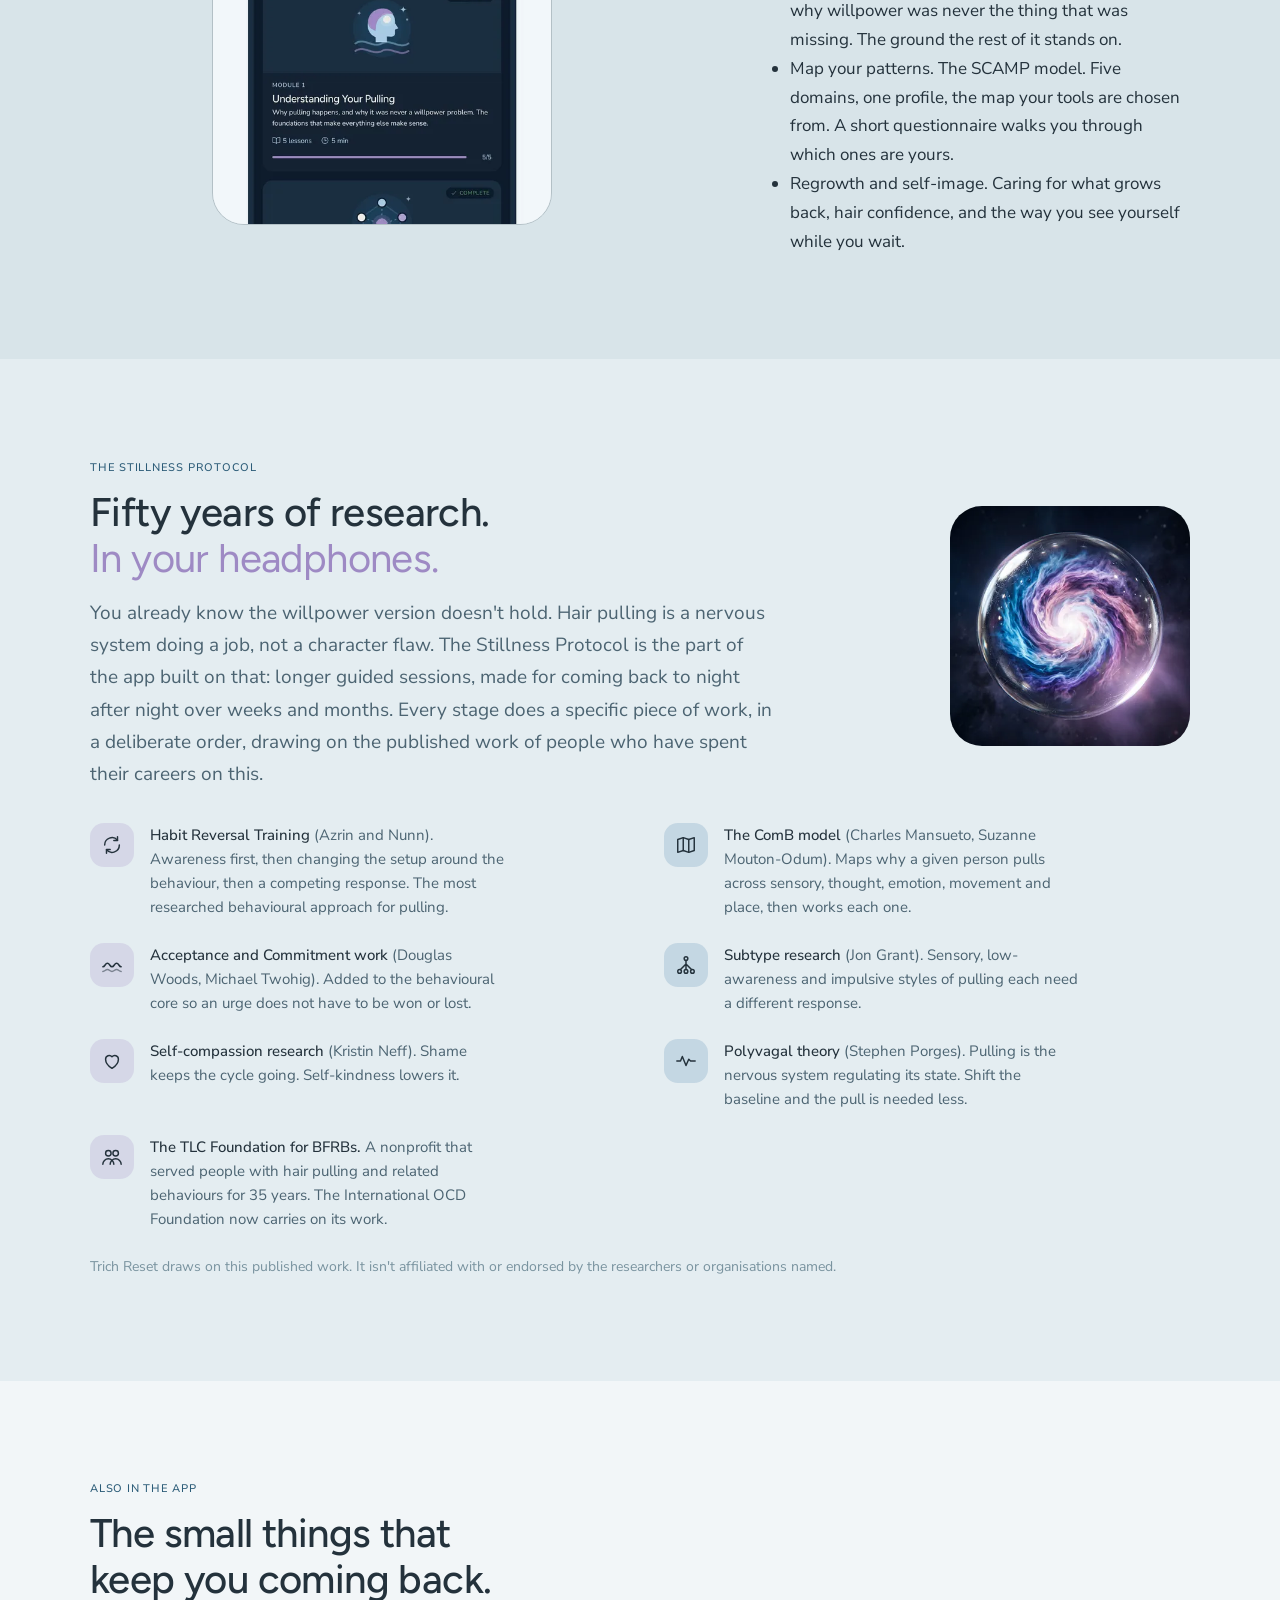
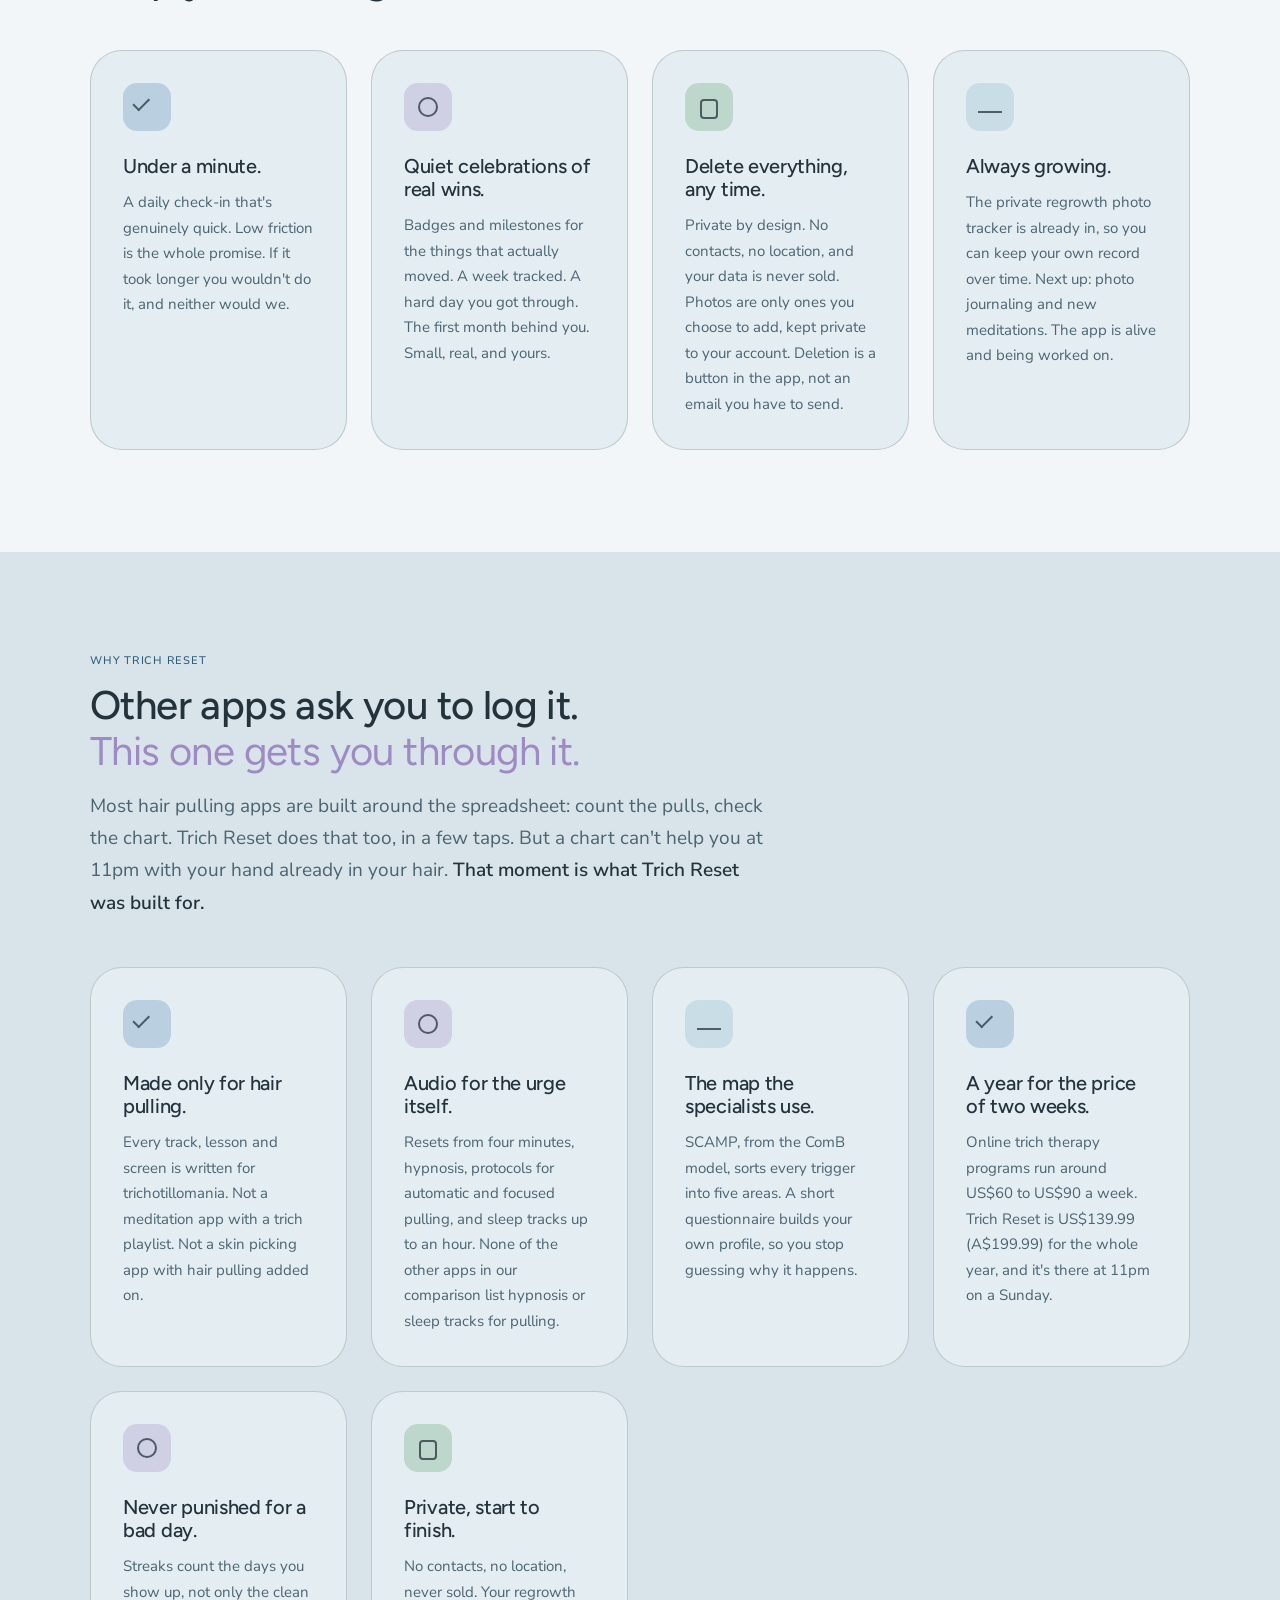
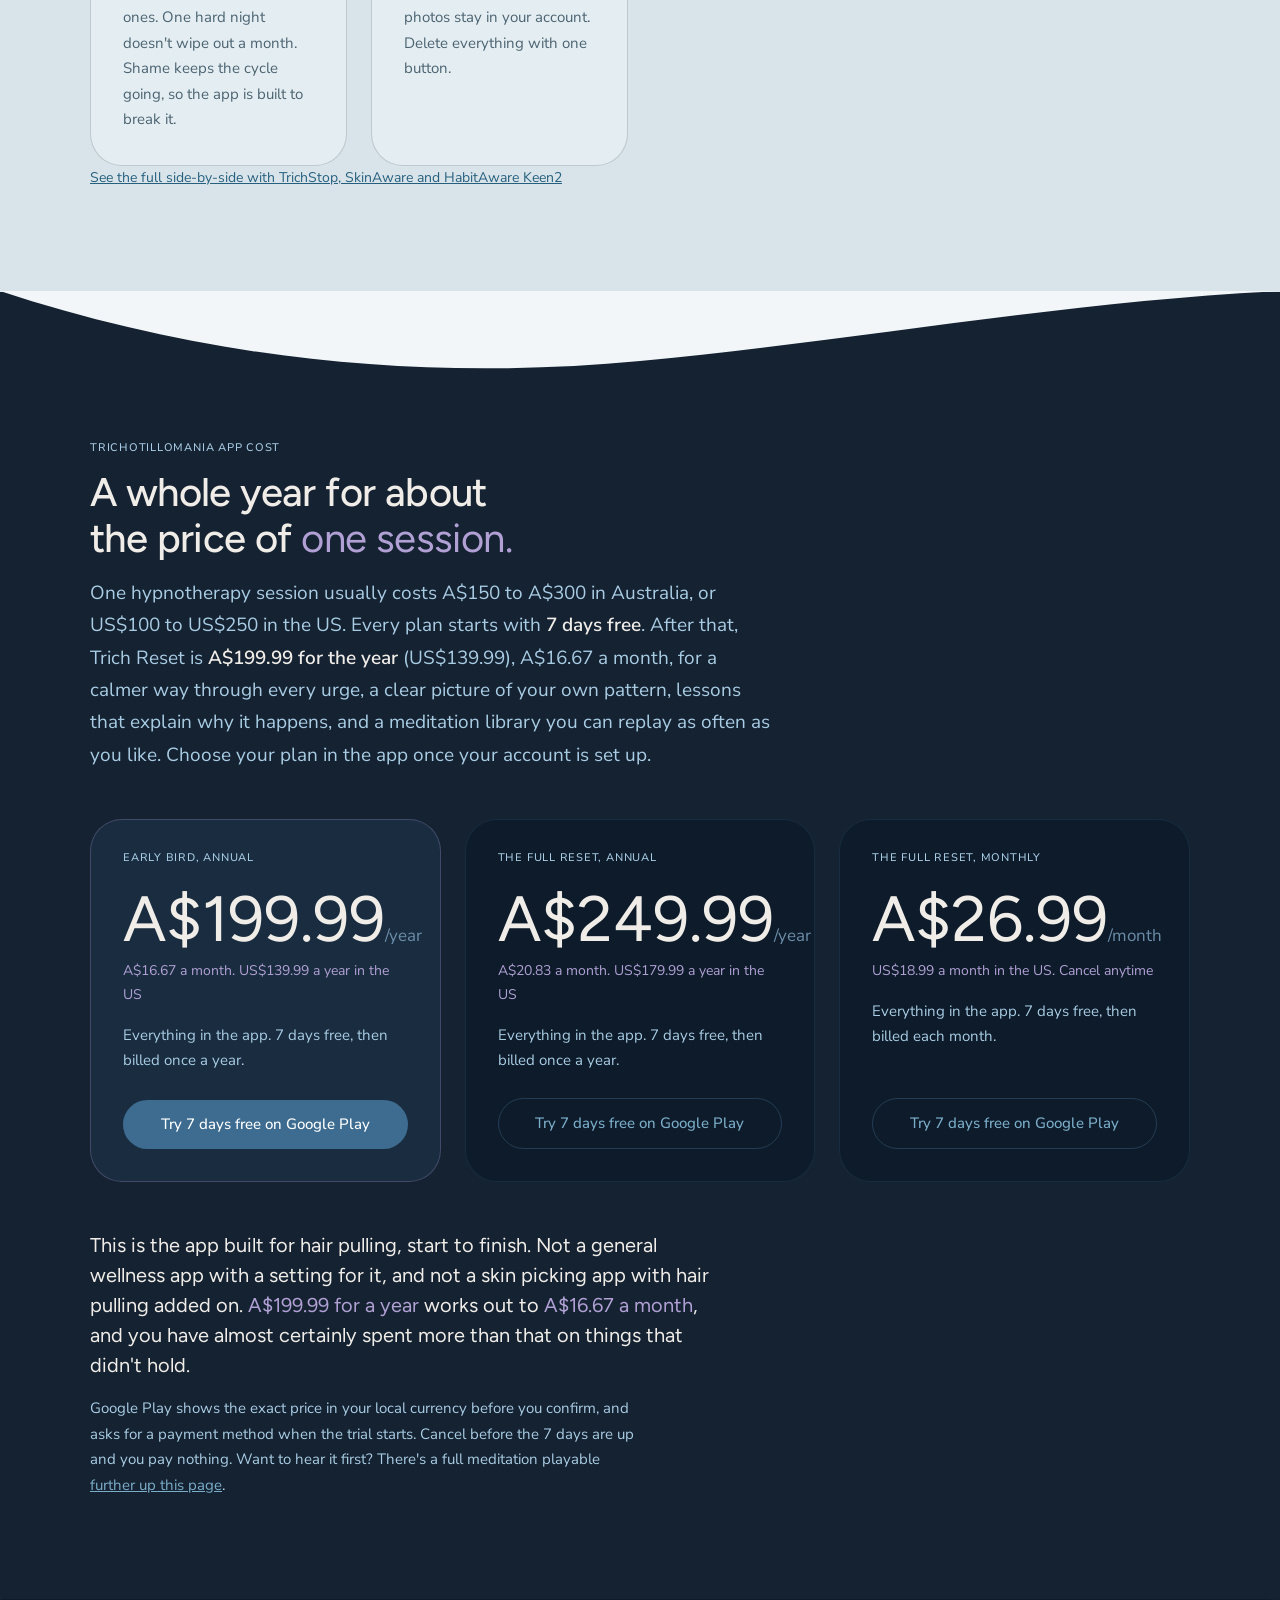
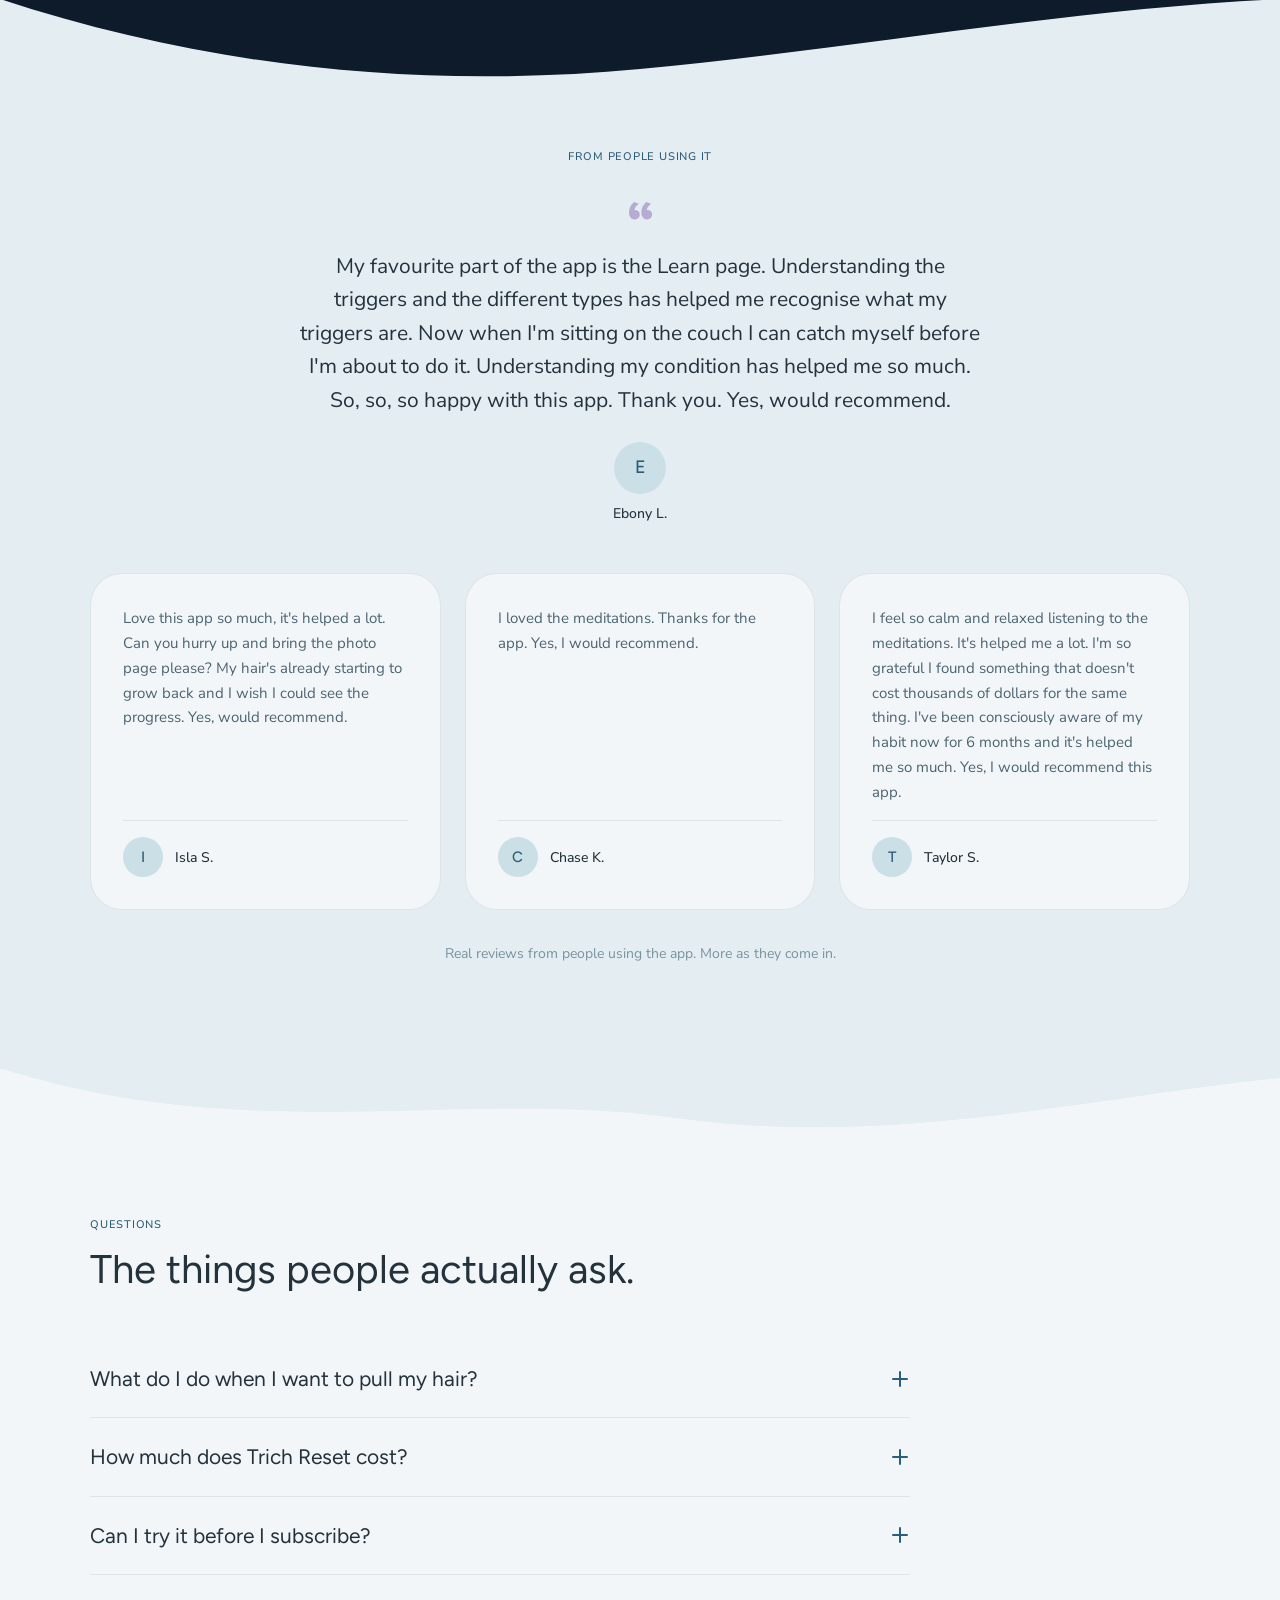
==== commit 4875a5ca: "Site: started with 23 meditations, a new one every Friday Co-Authored-By: Claude Opus 5.5 <noreply@a" ====
--- a/index.html
+++ b/index.html
@@ -272,7 +272,7 @@
     </div>
 
     <p class="listen-after">That's one. The full library is in the app, with hypnosis, sleep tracks up to an hour long
-and the full Stillness Protocol, and a new meditation every week. <strong>7 days free</strong>, then <strong>A$199.99 a year</strong>
+and the full Stillness Protocol, and a new meditation every Friday. <strong>7 days free</strong>, then <strong>A$199.99 a year</strong>
 (US$139.99), which is A$16.67 a month.</p>
     <p class="listen-cta"><a class="btn btn-accent btn-lg" href="https://play.google.com/store/apps/details?id=trichreset.com&amp;utm_source=trichreset.com&amp;utm_medium=web&amp;utm_campaign=site&amp;utm_content=listen">Try 7 days free on Google Play</a></p>
     <ul class="listen-proof">
@@ -306,7 +306,7 @@
       <p>Short resets for the middle of the day, when you just need to break the moment and carry
         on. You don't have to sit for forty minutes. And longer, deeper sessions for the morning
         or night, when you do have the time to properly settle in.</p>
-      <p class="feature-meta">New meditations land every week, so there's always one you haven't heard yet.</p>
+      <p class="feature-meta">We started with 23 meditations, and every Friday we drop another one, so there's always one you haven't heard yet.</p>
       <a class="btn btn-primary" href="https://play.google.com/store/apps/details?id=trichreset.com&amp;utm_source=trichreset.com&amp;utm_medium=web&amp;utm_campaign=site&amp;utm_content=features">Try 7 days free on Google Play</a>
     </div>
     <div class="feature-media">
@@ -321,7 +321,7 @@
 </section>
 
 <!-- ==================== THE MEDITATION LIBRARY ====================
-     Tracks with their real covers, grouped by when you'd use them. No total count here: a new track goes live most Fridays. Lengths from the live audio_tracks table.
+     Tracks with their real covers, grouped by when you'd use them. Wording is "started with 23" so it stays true: a new track goes live every Friday. Lengths from the live audio_tracks table.
      Covers: assets/img/covers/<slug>.webp|jpg (400px, from the app's assets/covers).
      ================================================================ -->
 <section class="band band-surface" id="library">
@@ -332,7 +332,7 @@
     <div class="grid-head">
       <p class="label">The meditation library</p>
       <h2>A growing library.<br>Over <span class="hl">six hours</span> of listening.</h2>
-      <p class="lede">Not a handful of tracks. A full library that covers the whole day, from the moment your hand starts moving to the moment you fall asleep. New ones land every week.</p>
+      <p class="lede">Not a handful of tracks. A full library that covers the whole day, from the moment your hand starts moving to the moment you fall asleep. We started with 23, and every Friday we drop another one.</p>
     </div>
     <div class="lib-group">
       <div class="lib-group-head">
